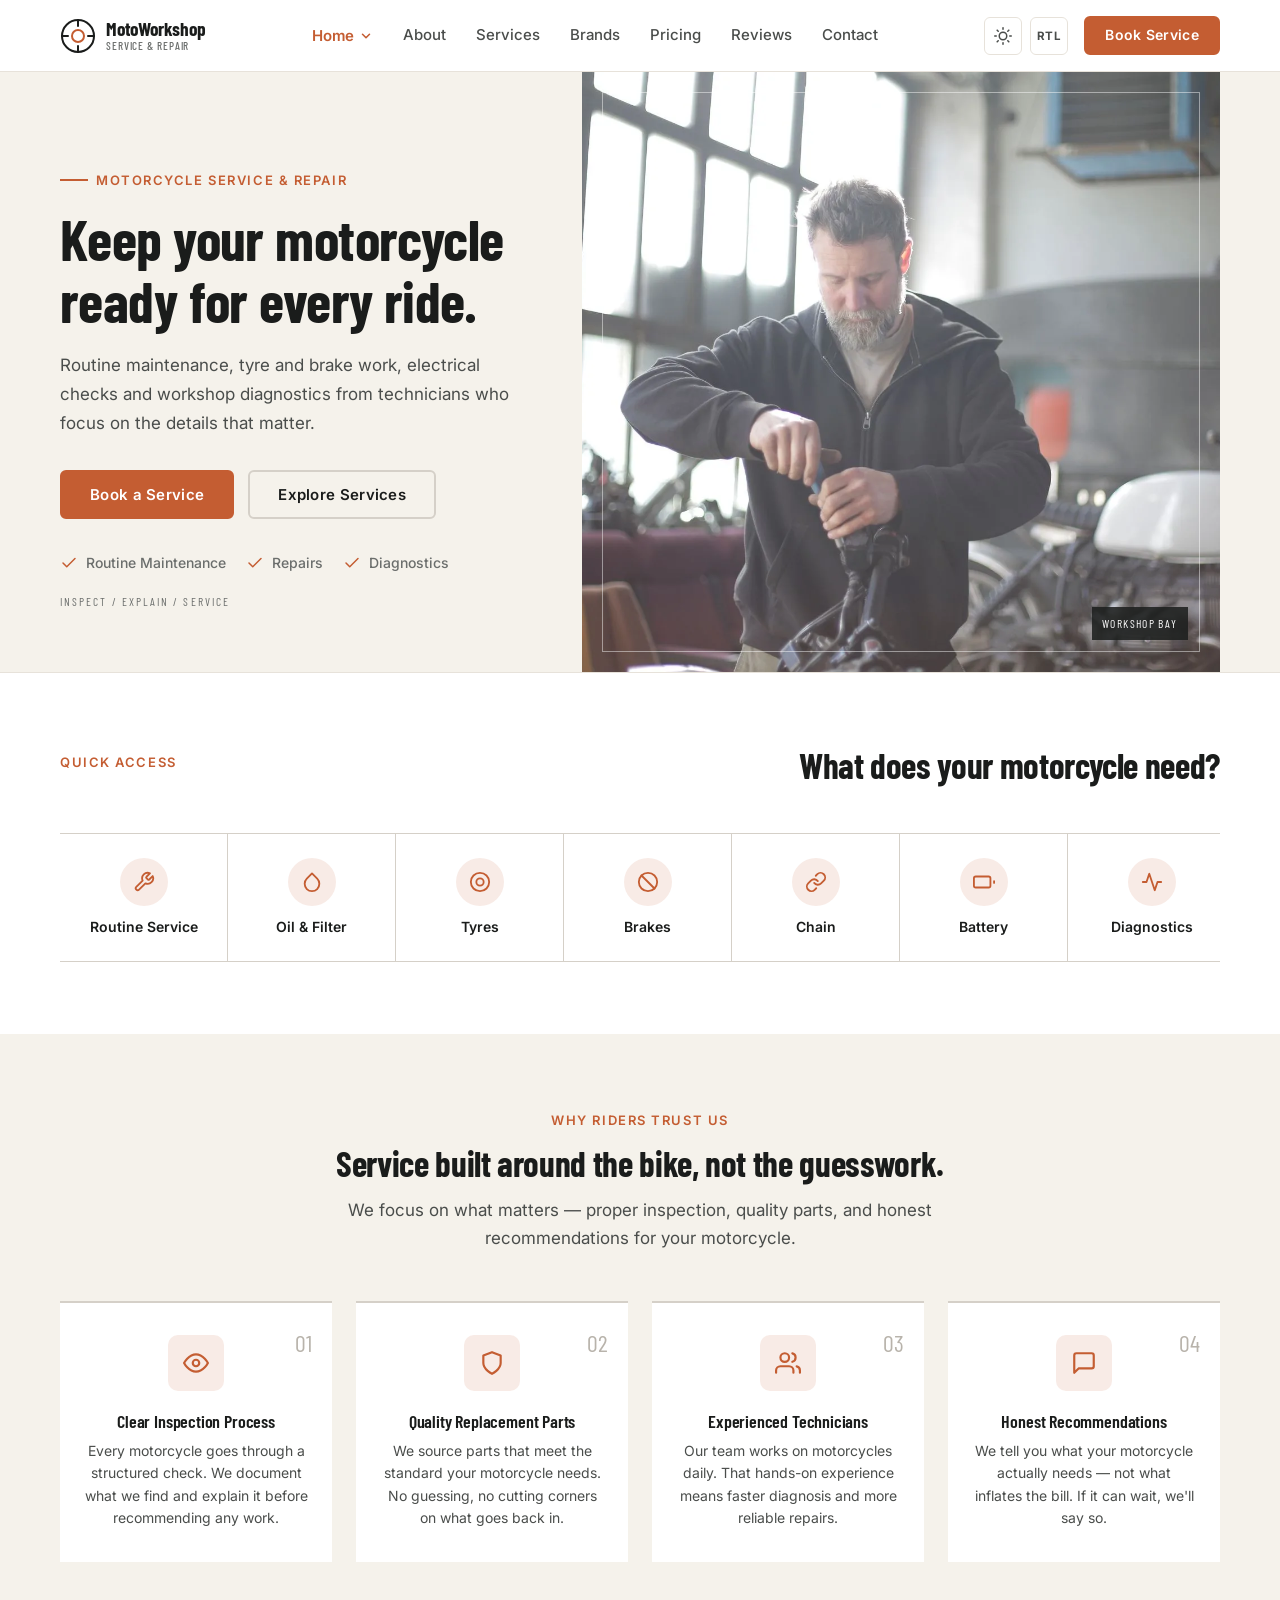
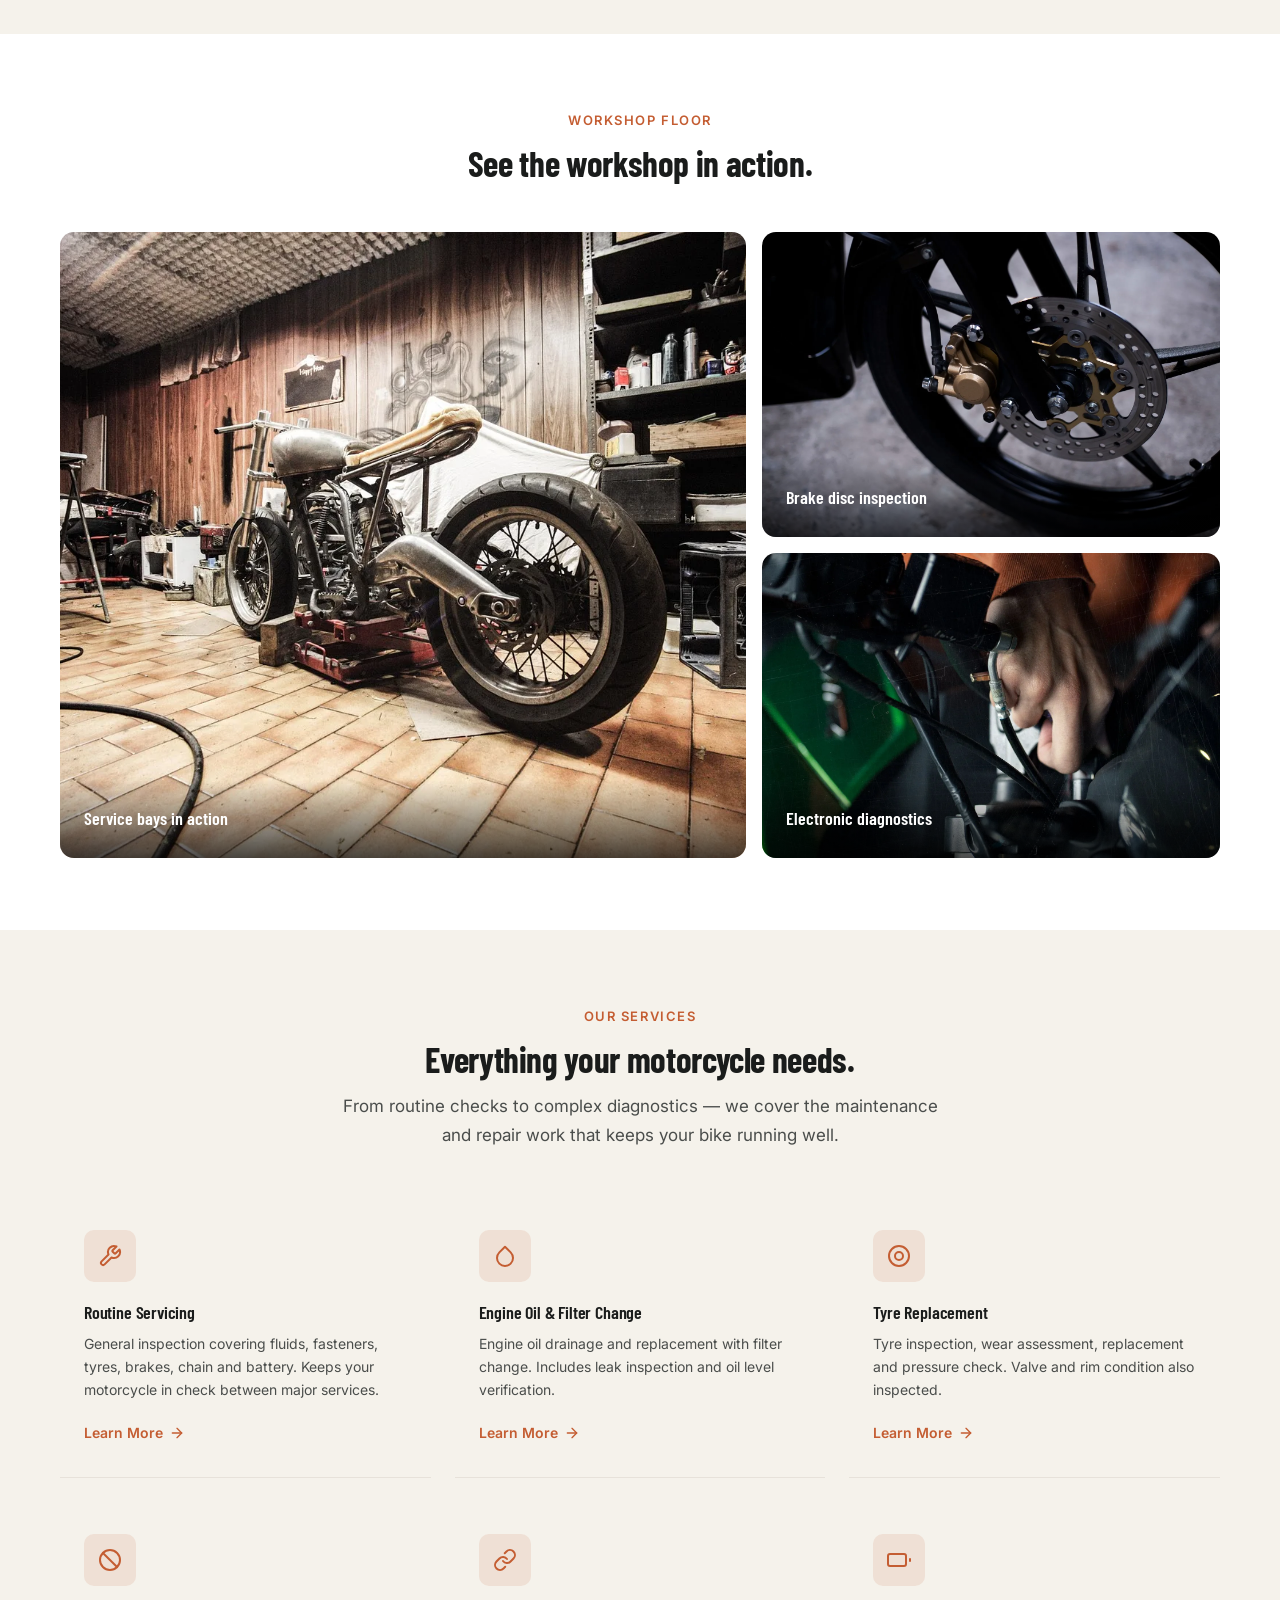
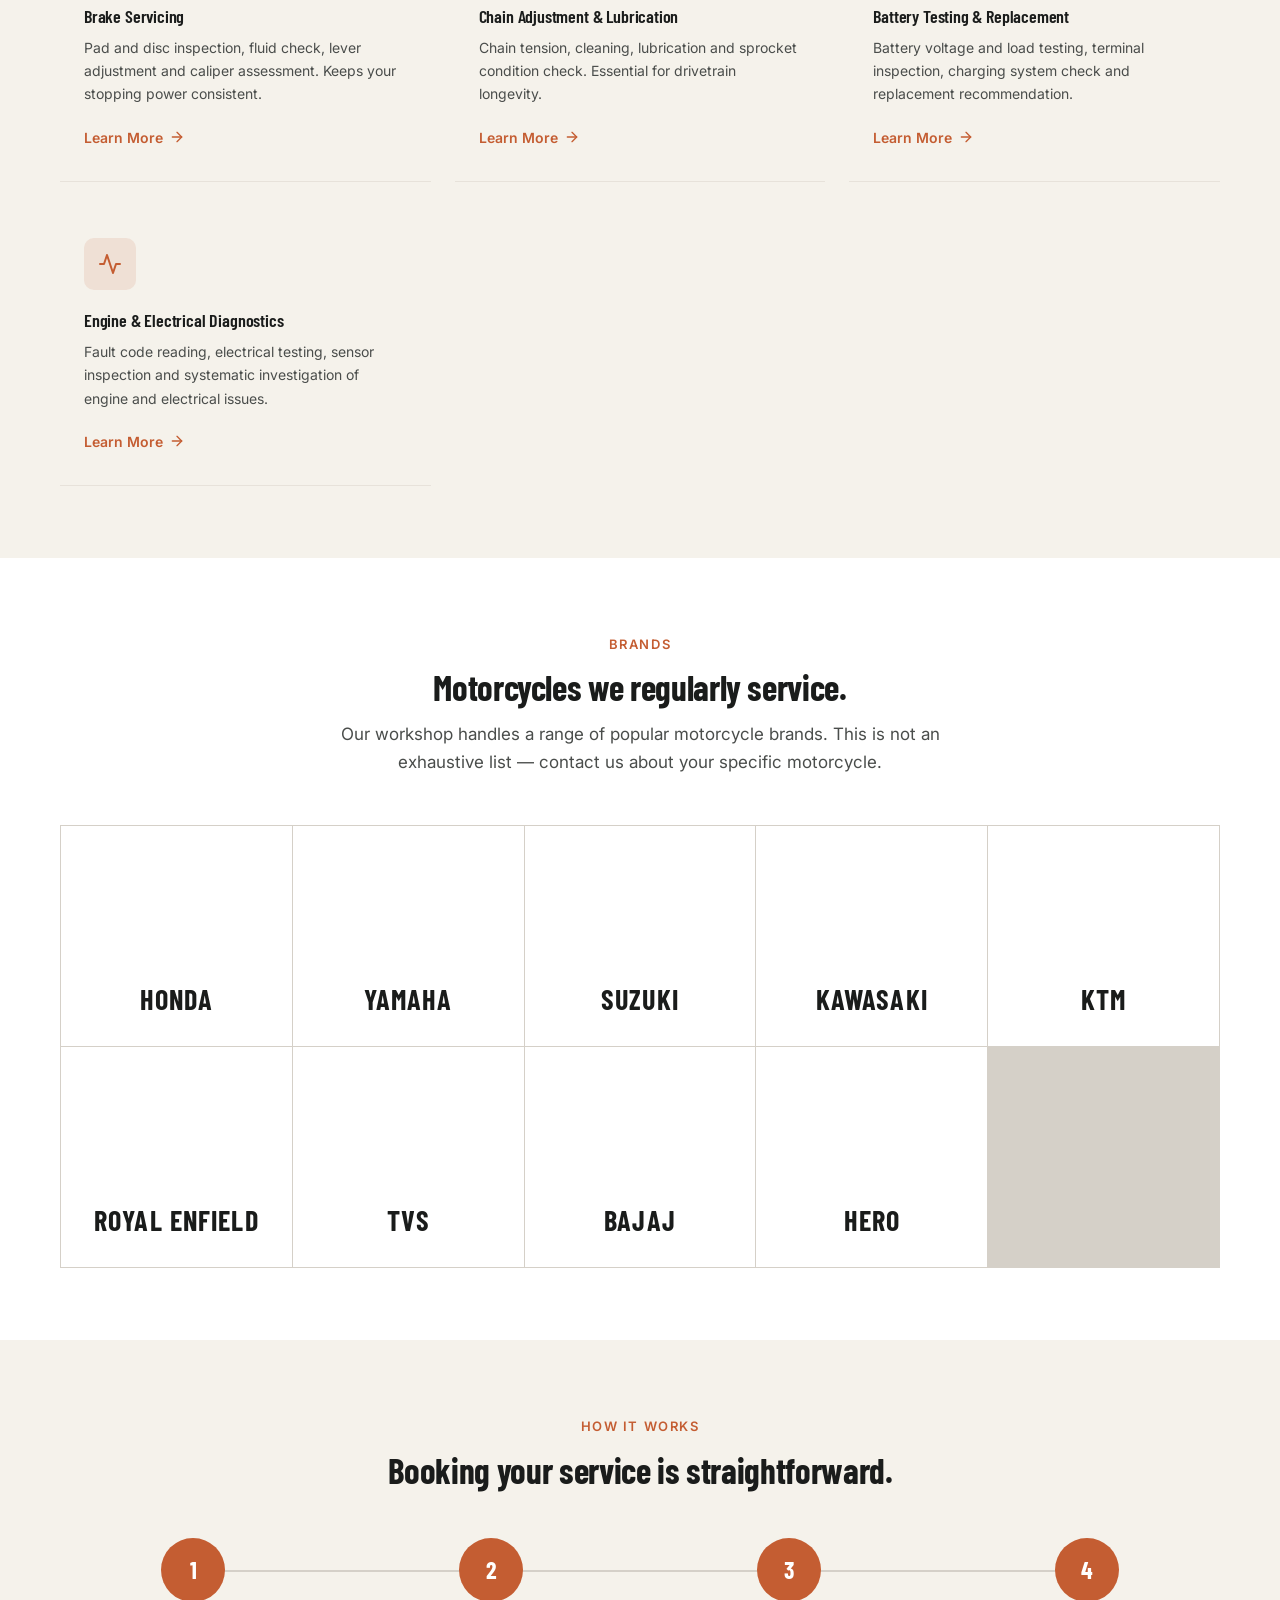
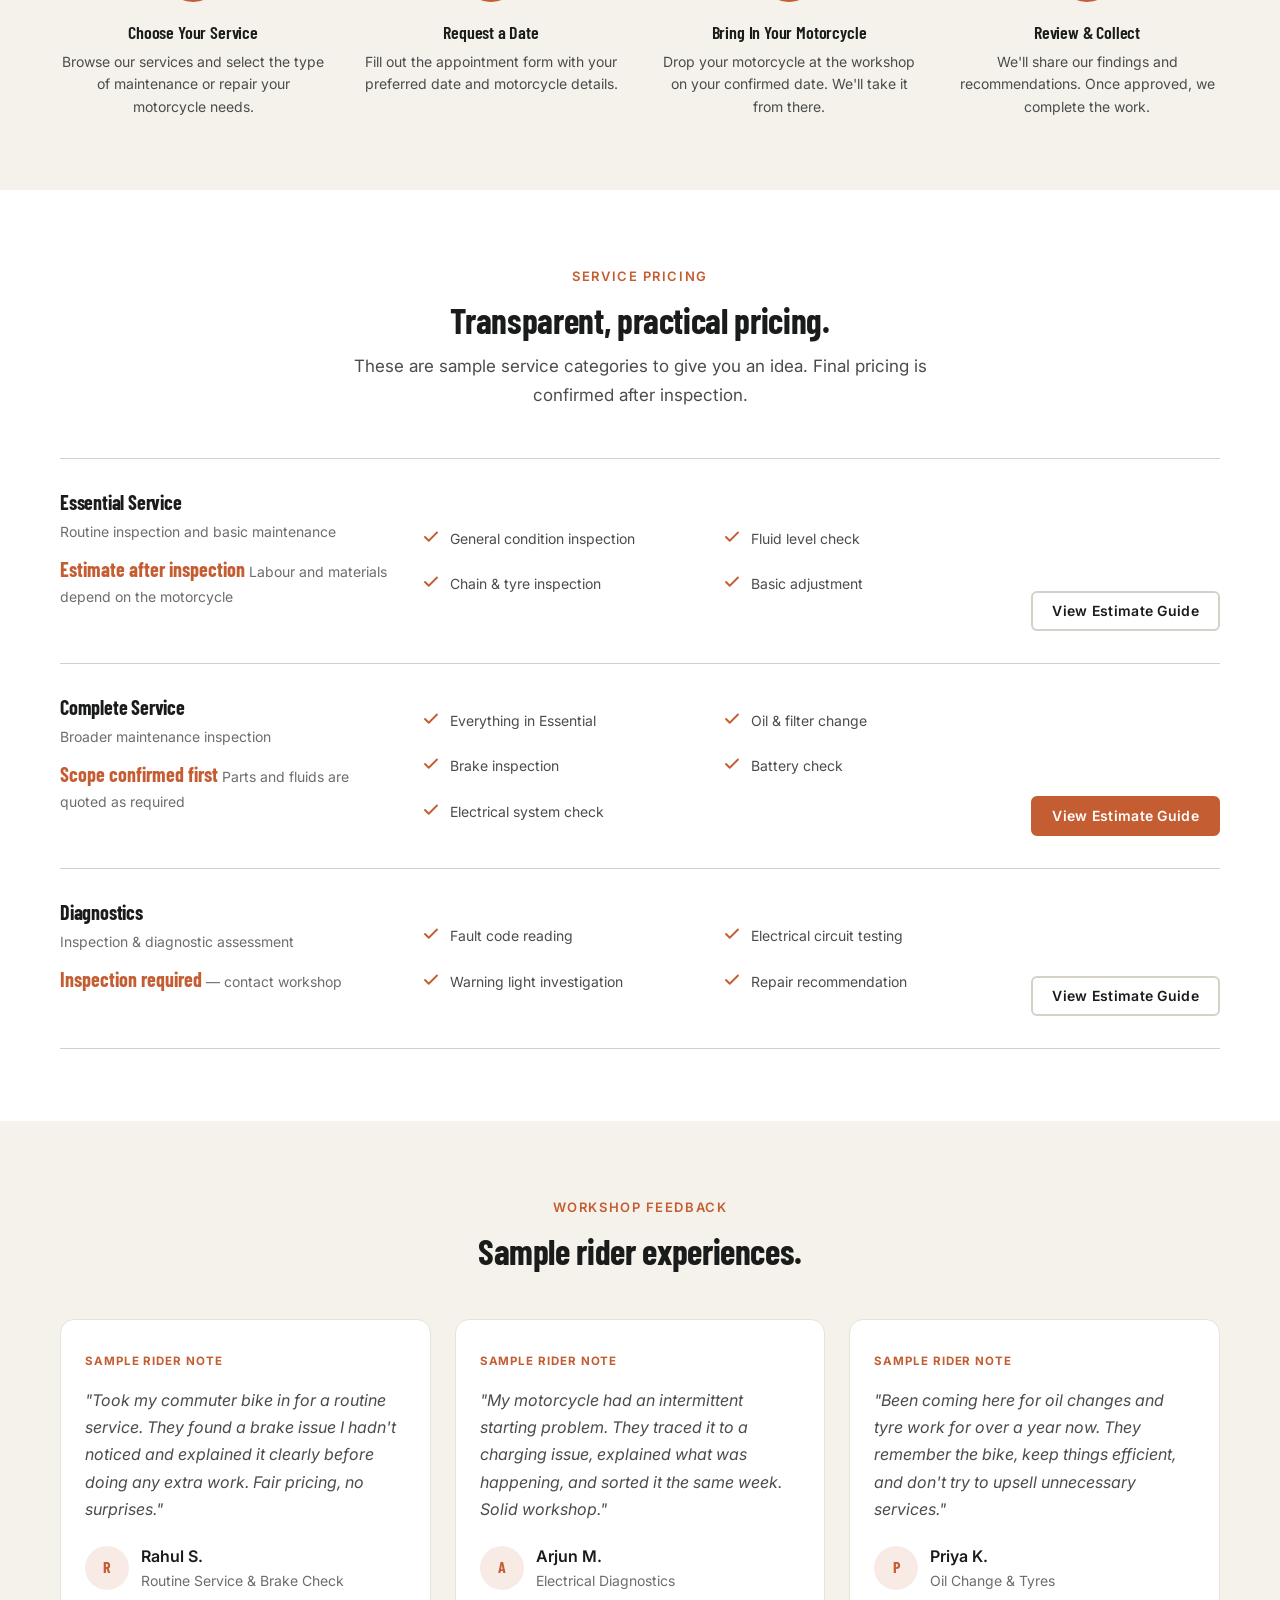
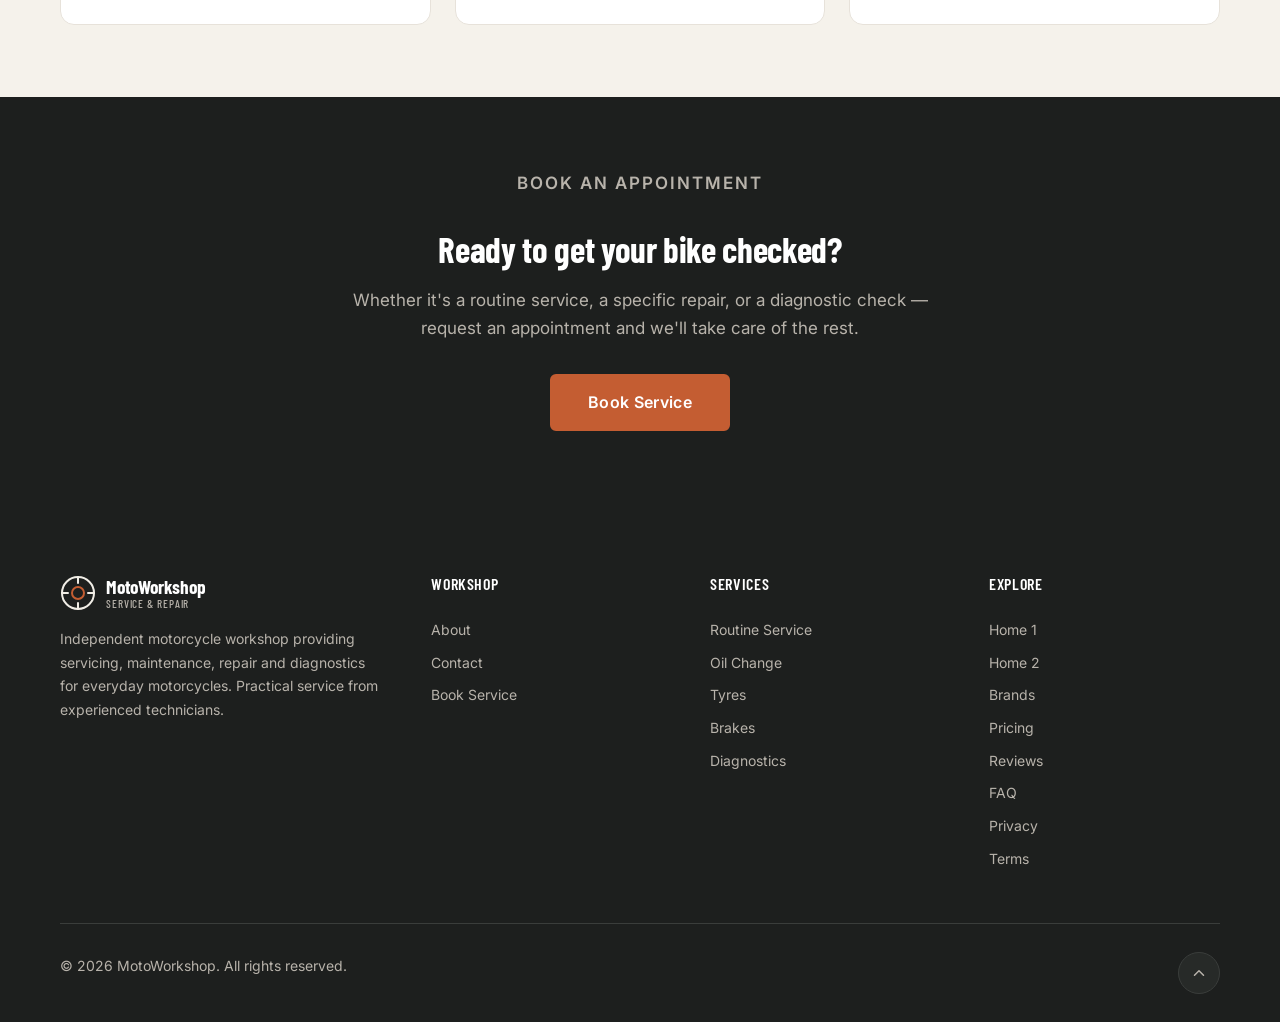
==== index.html @ 2b267bdd "Upgrade website design and add alternate homepage" ====
<!DOCTYPE html>
<html lang="en">
<head>
  <meta charset="UTF-8">
  <meta name="viewport" content="width=device-width, initial-scale=1.0">
  <meta http-equiv="refresh" content="0; url=pages/index.html">
  <title>MotoWorkshop — Motorcycle Service &amp; Repair</title>
  <script>window.location.replace("pages/index.html");</script>
</head>
<body style="font-family: system-ui, -apple-system, sans-serif; display: flex; align-items: center; justify-content: center; min-height: 100vh; margin: 0; background: #0E100F; color: #F5F7F6;">
  <p>Redirecting to <a href="pages/index.html" style="color: #C45D32;">MotoWorkshop</a>...</p>
</body>
</html>
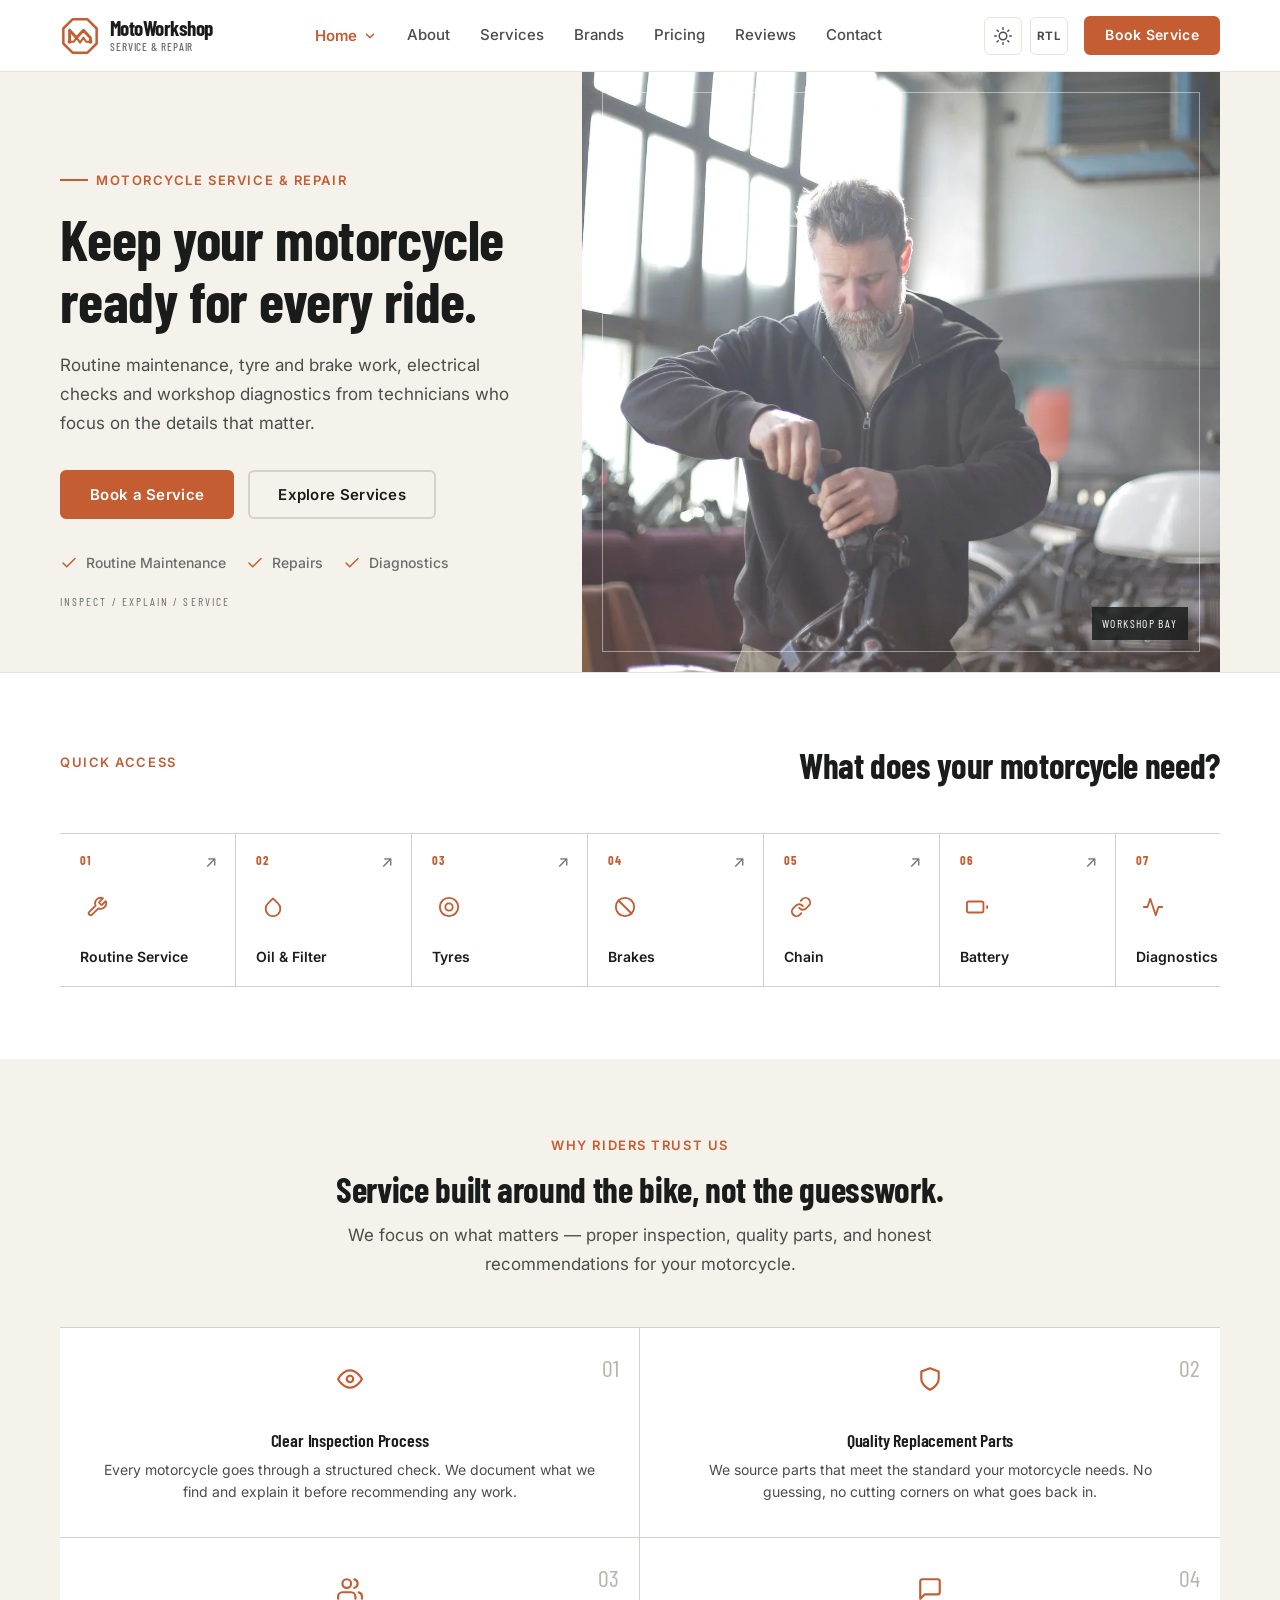
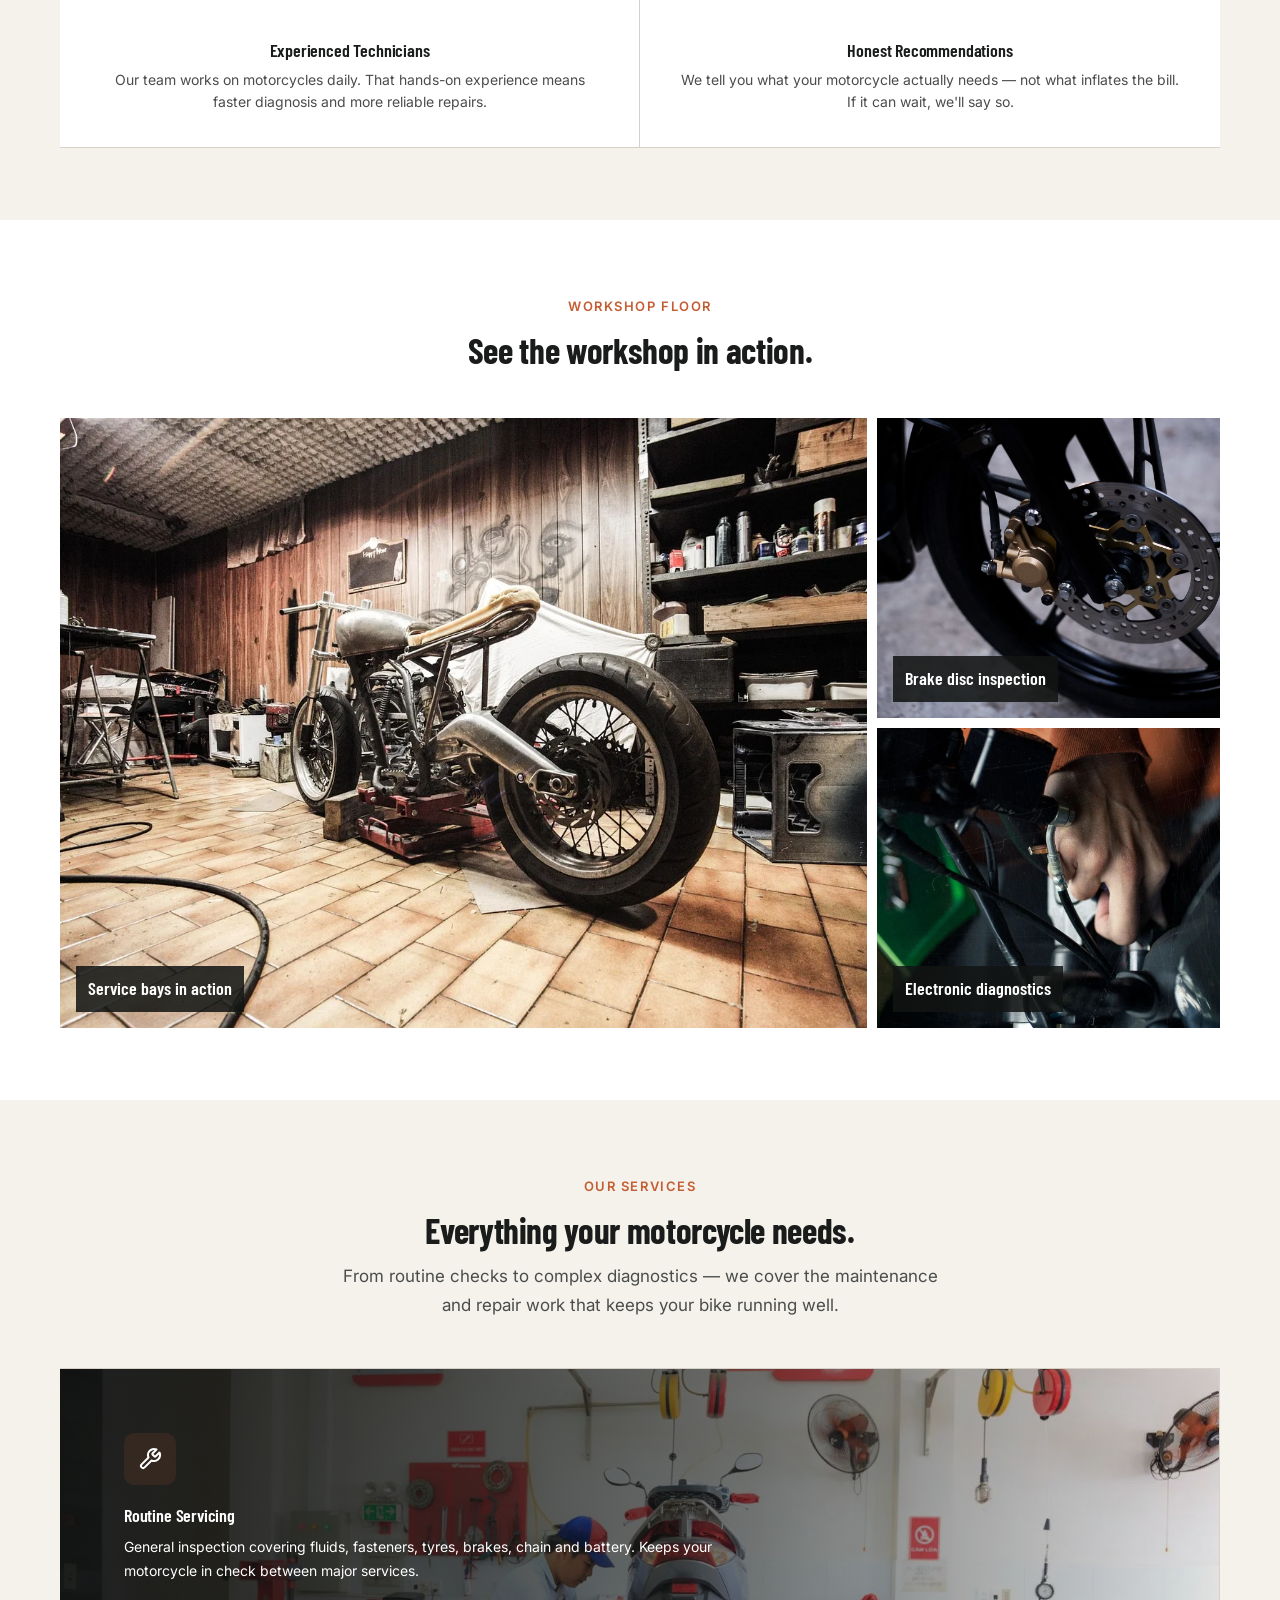
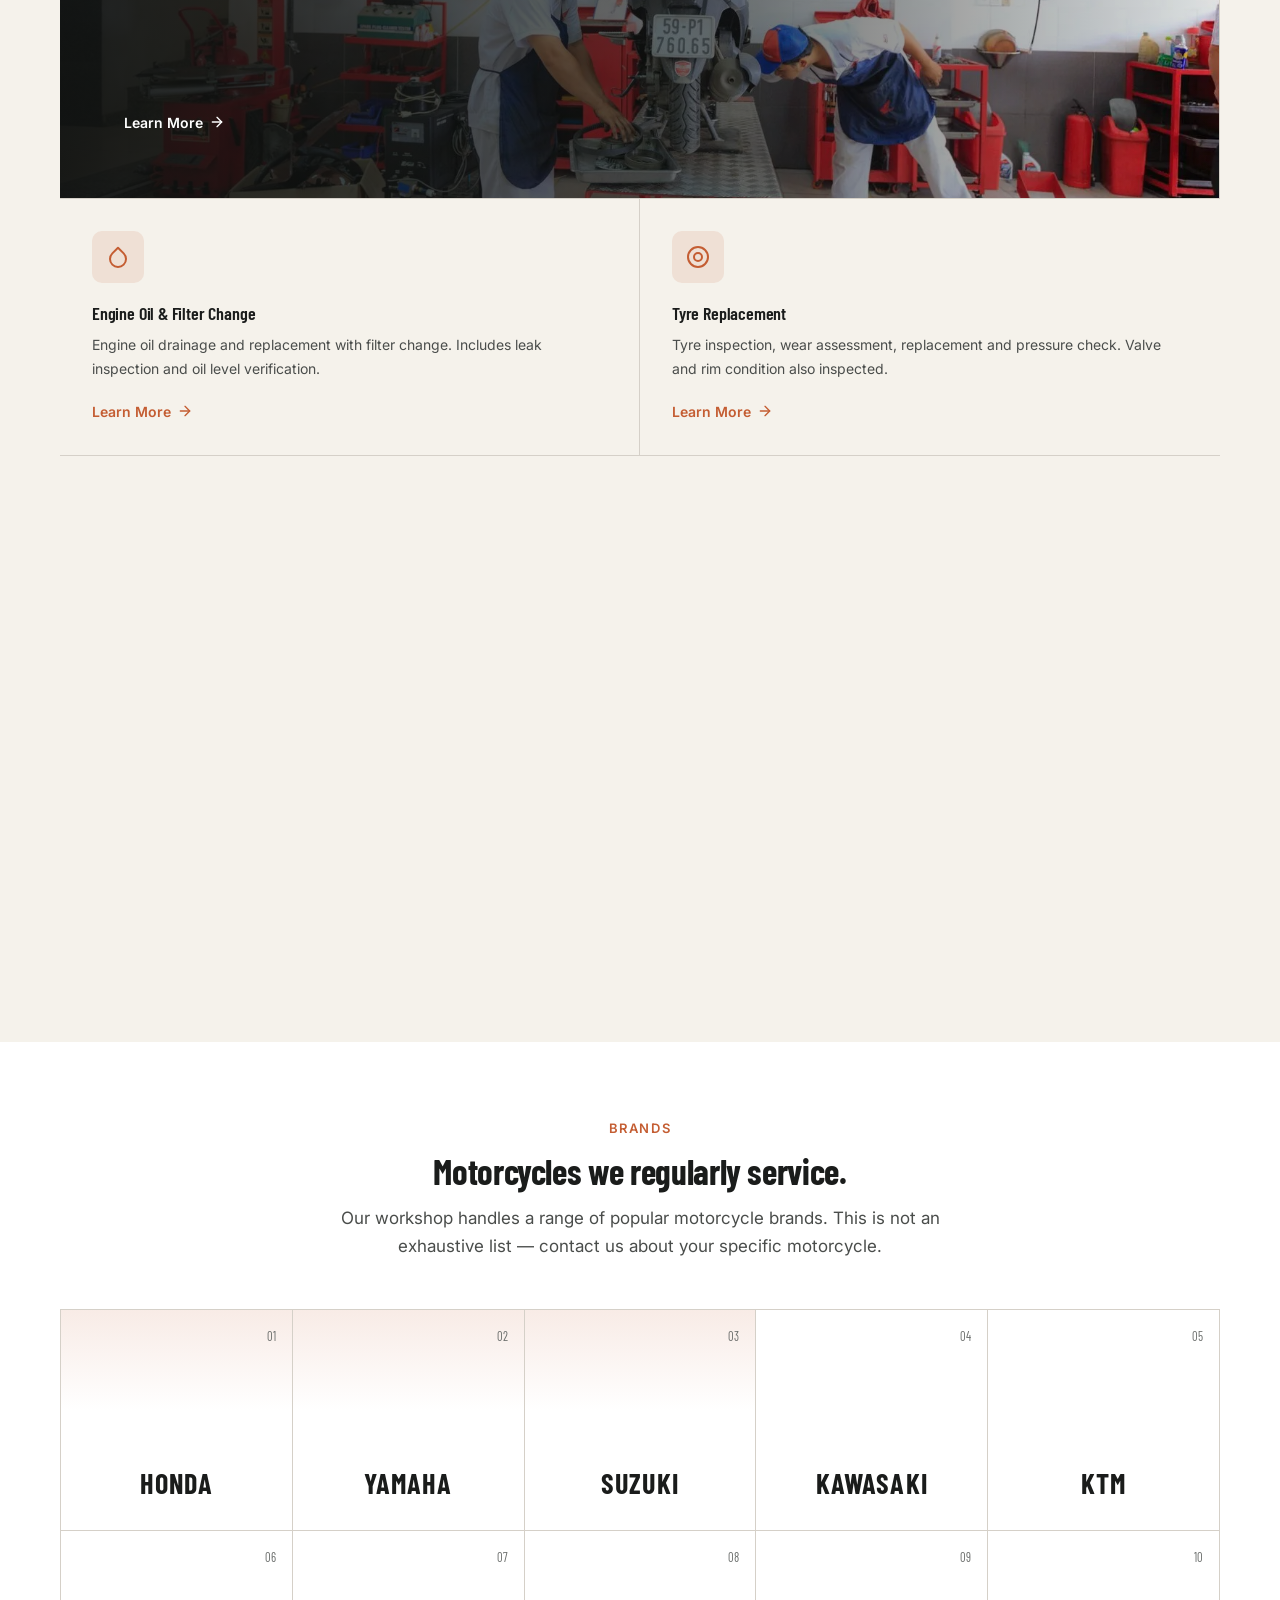
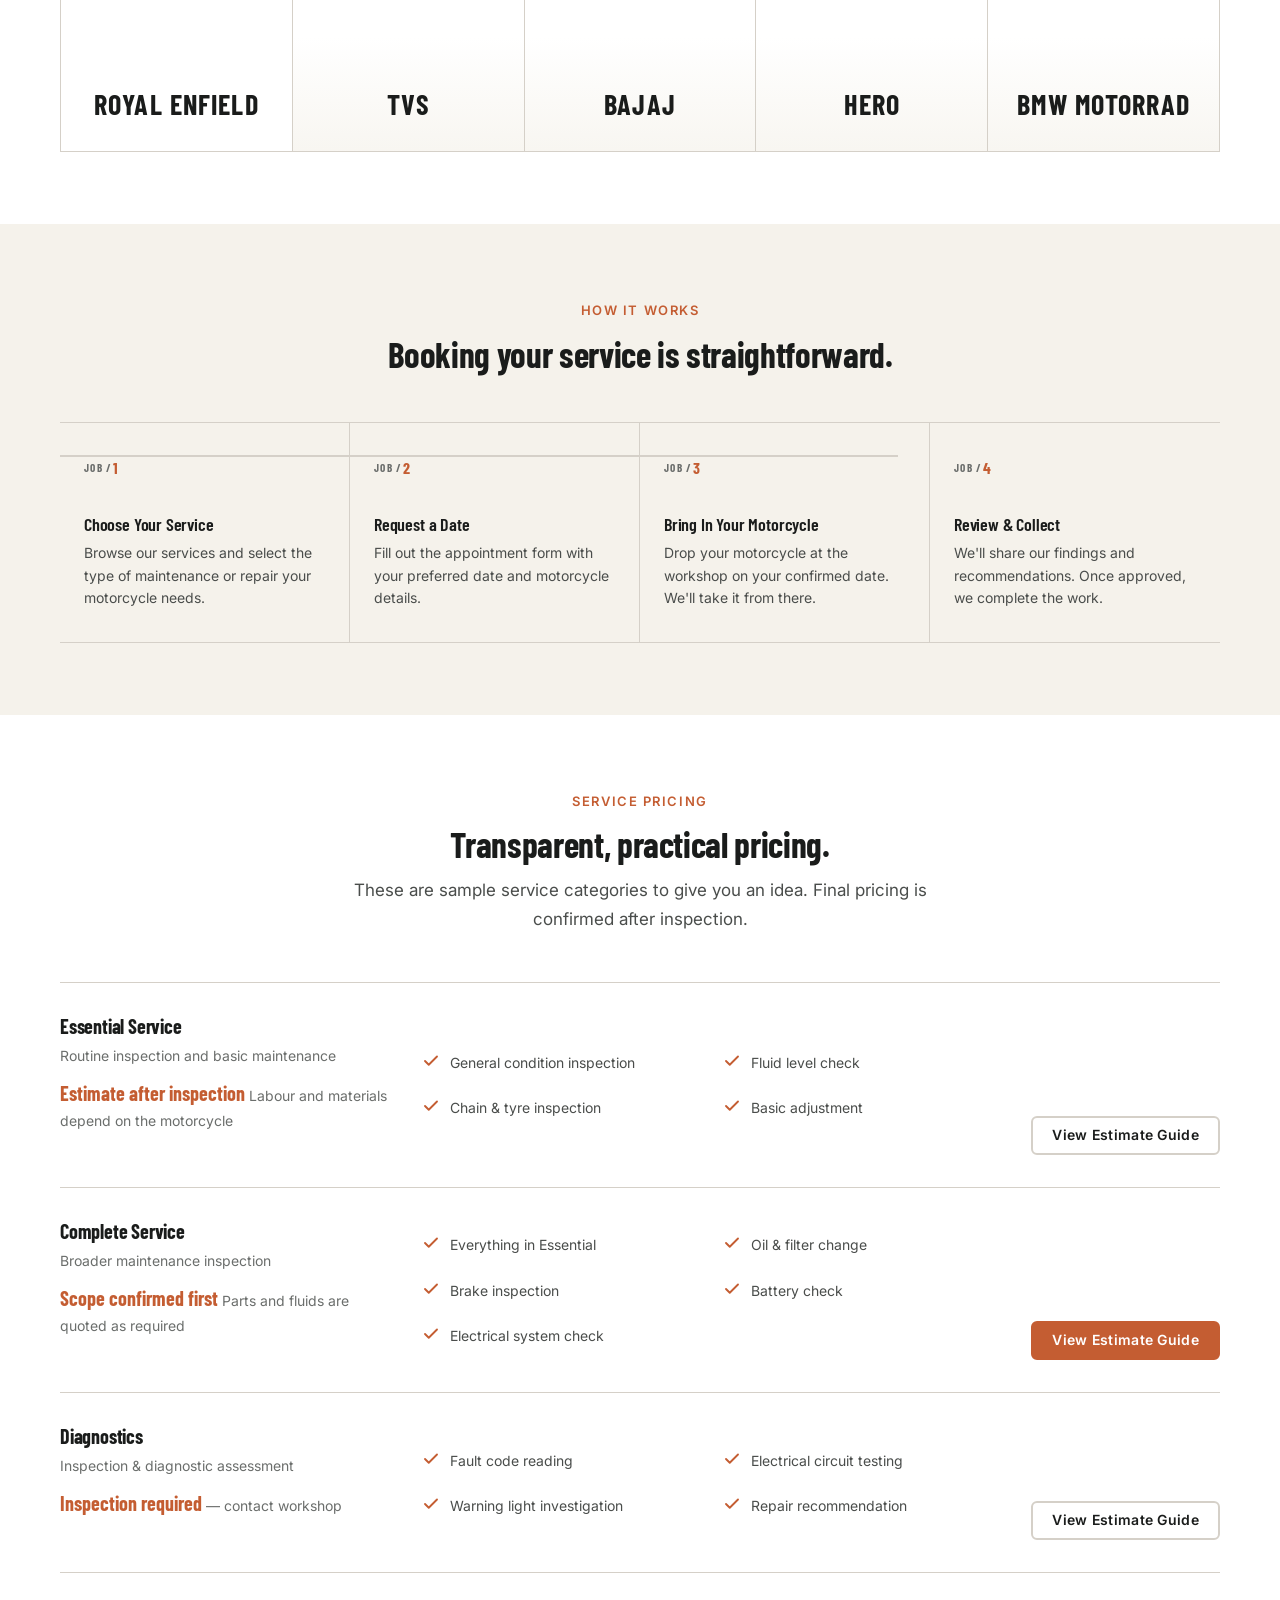
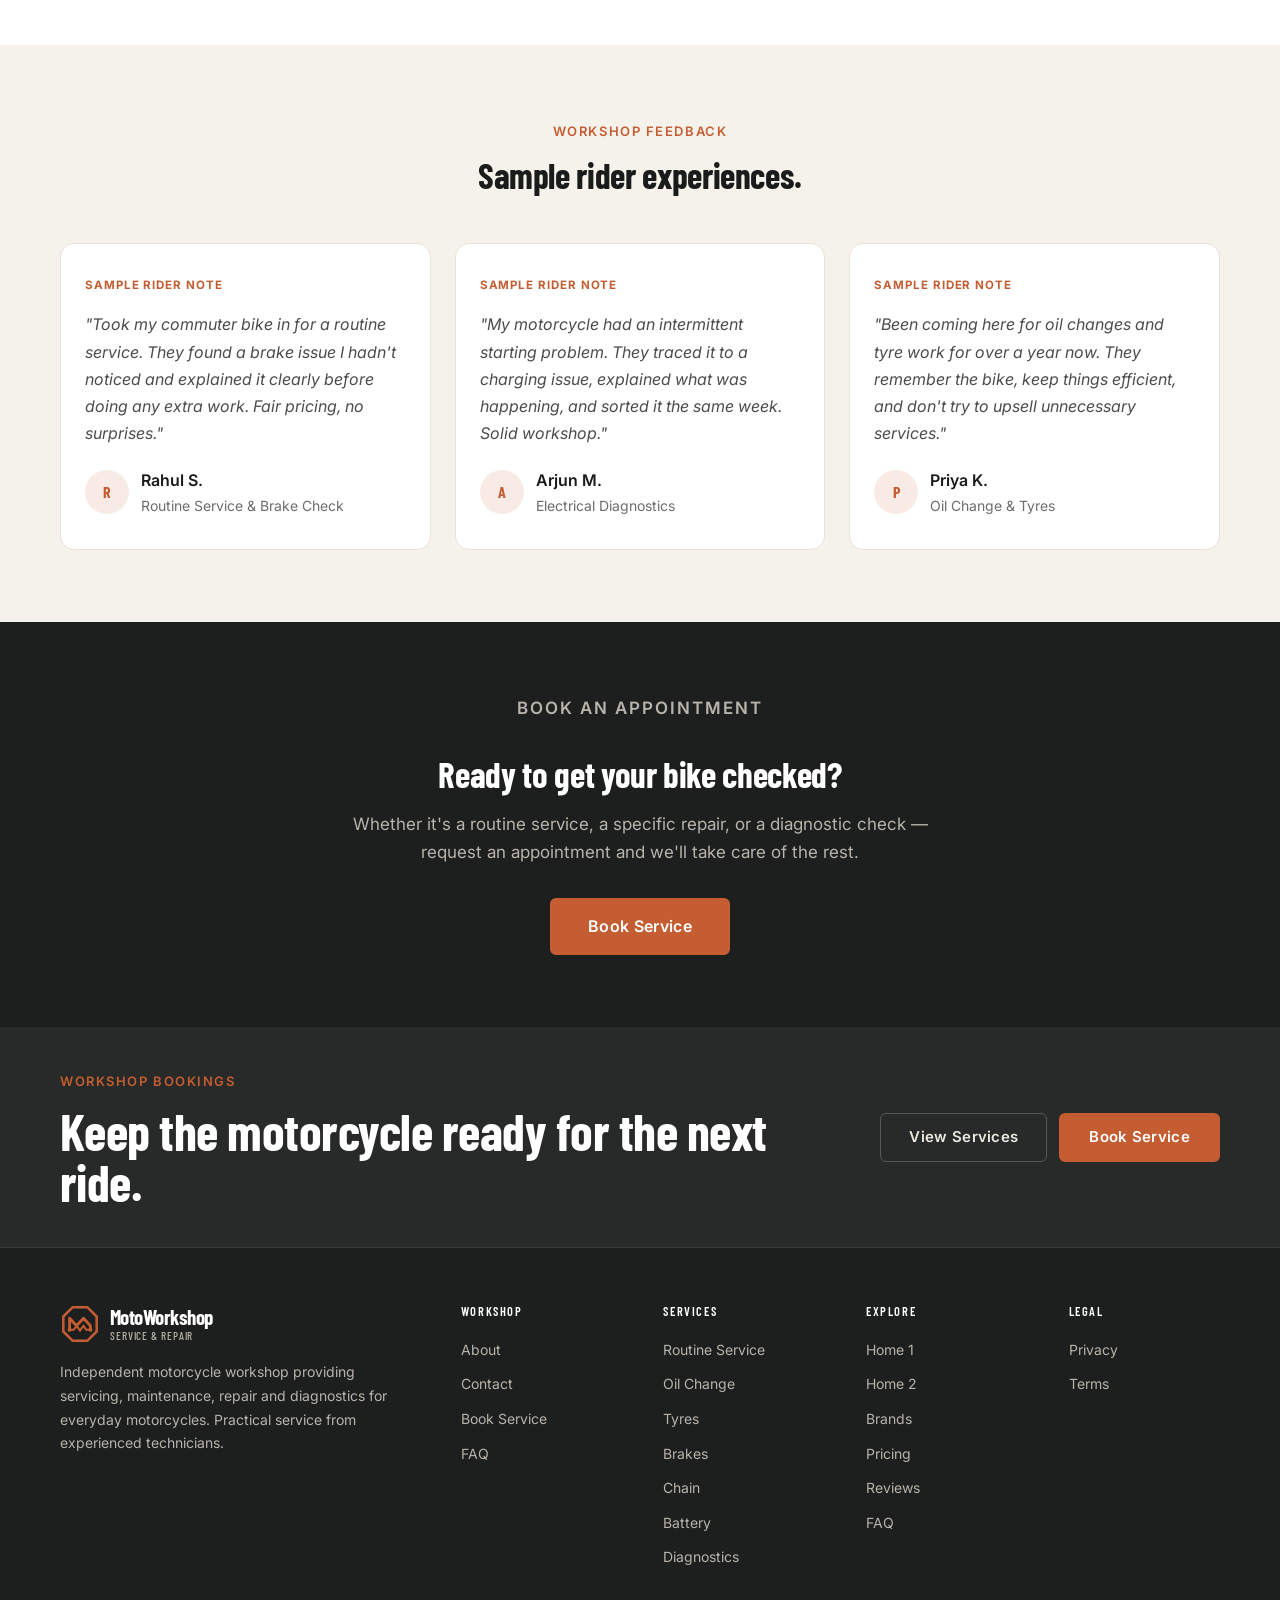
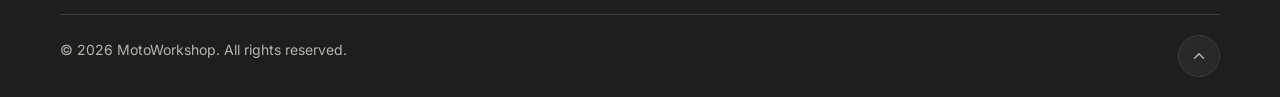
==== commit 741339e9: "Refine brand identity and responsive layouts" ====
--- a/index.html
+++ b/index.html
@@ -3,6 +3,9 @@
 <head>
   <meta charset="UTF-8">
   <meta name="viewport" content="width=device-width, initial-scale=1.0">
+  <meta name="theme-color" content="#171815">
+  <link rel="icon" href="assets/brand/favicon.svg" type="image/svg+xml">
+  <link rel="manifest" href="assets/brand/site.webmanifest">
   <meta http-equiv="refresh" content="0; url=pages/index.html">
   <title>MotoWorkshop — Motorcycle Service &amp; Repair</title>
   <script>window.location.replace("pages/index.html");</script>
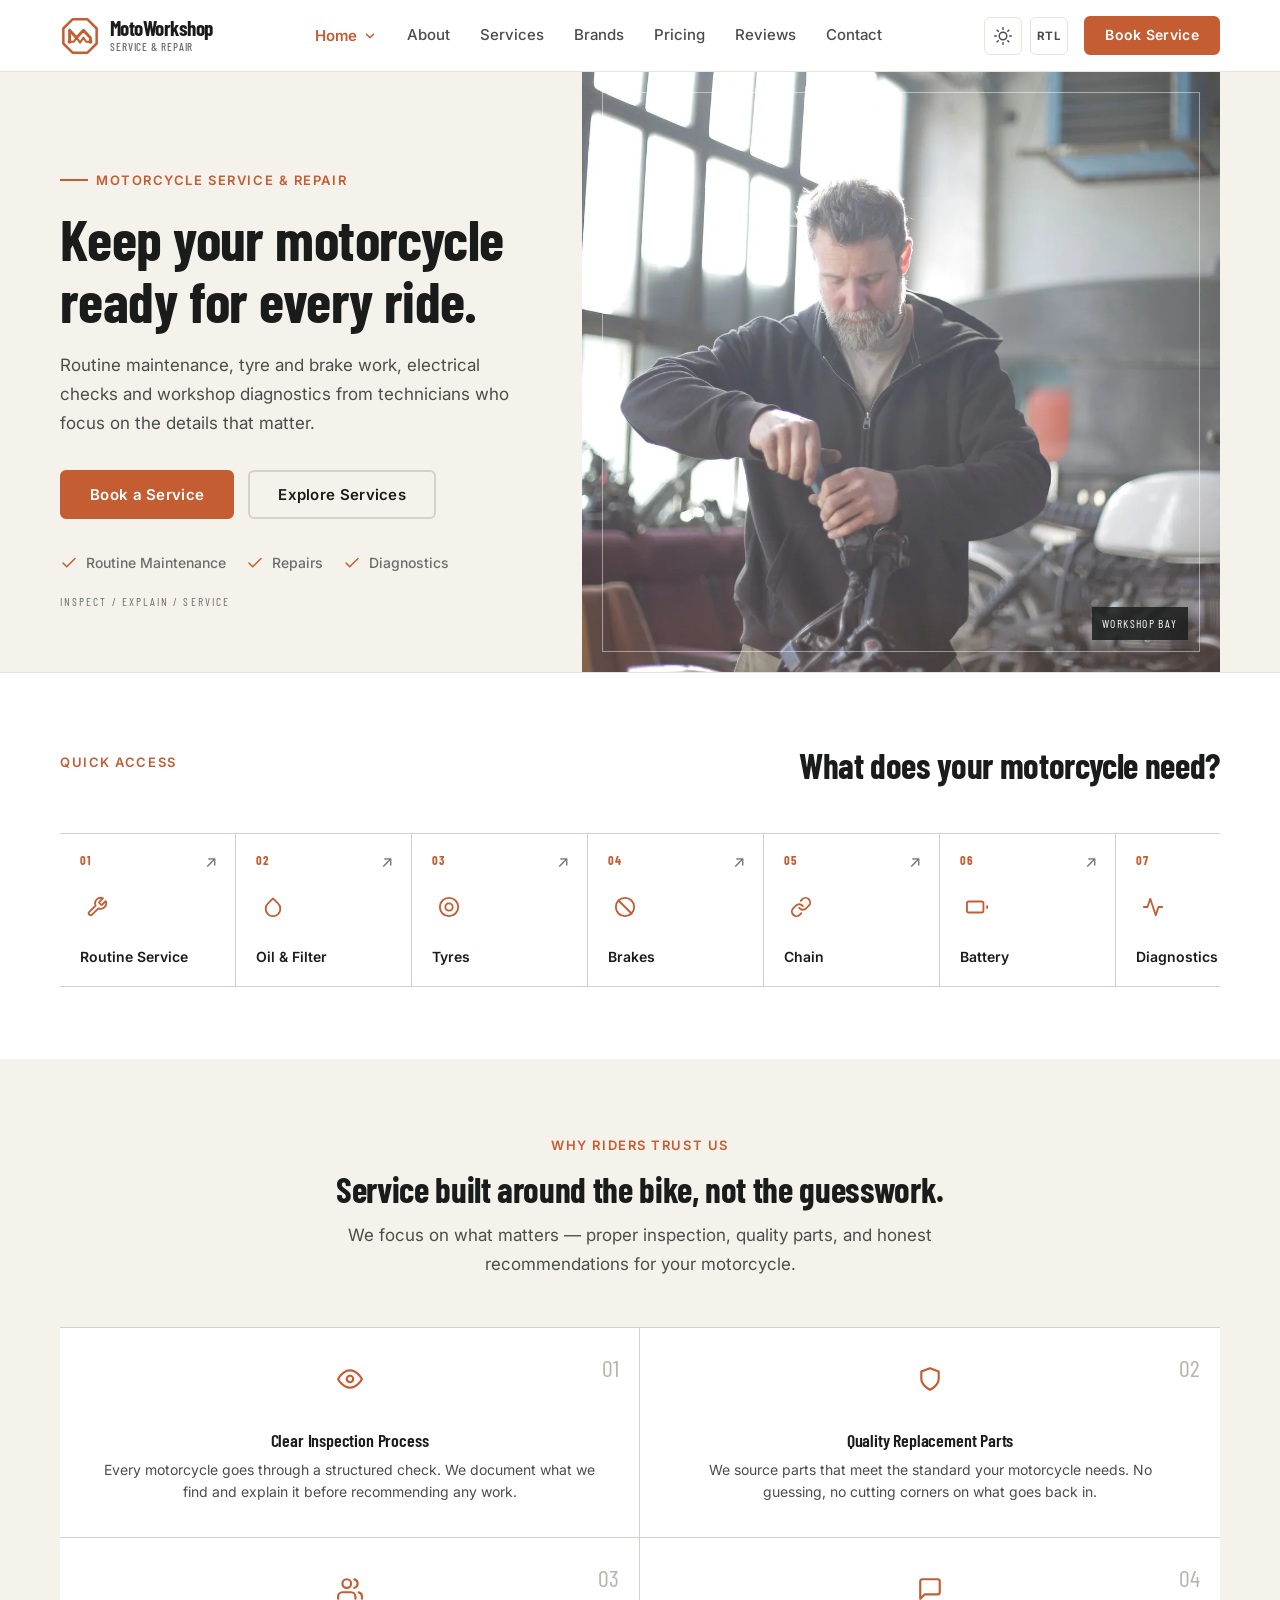
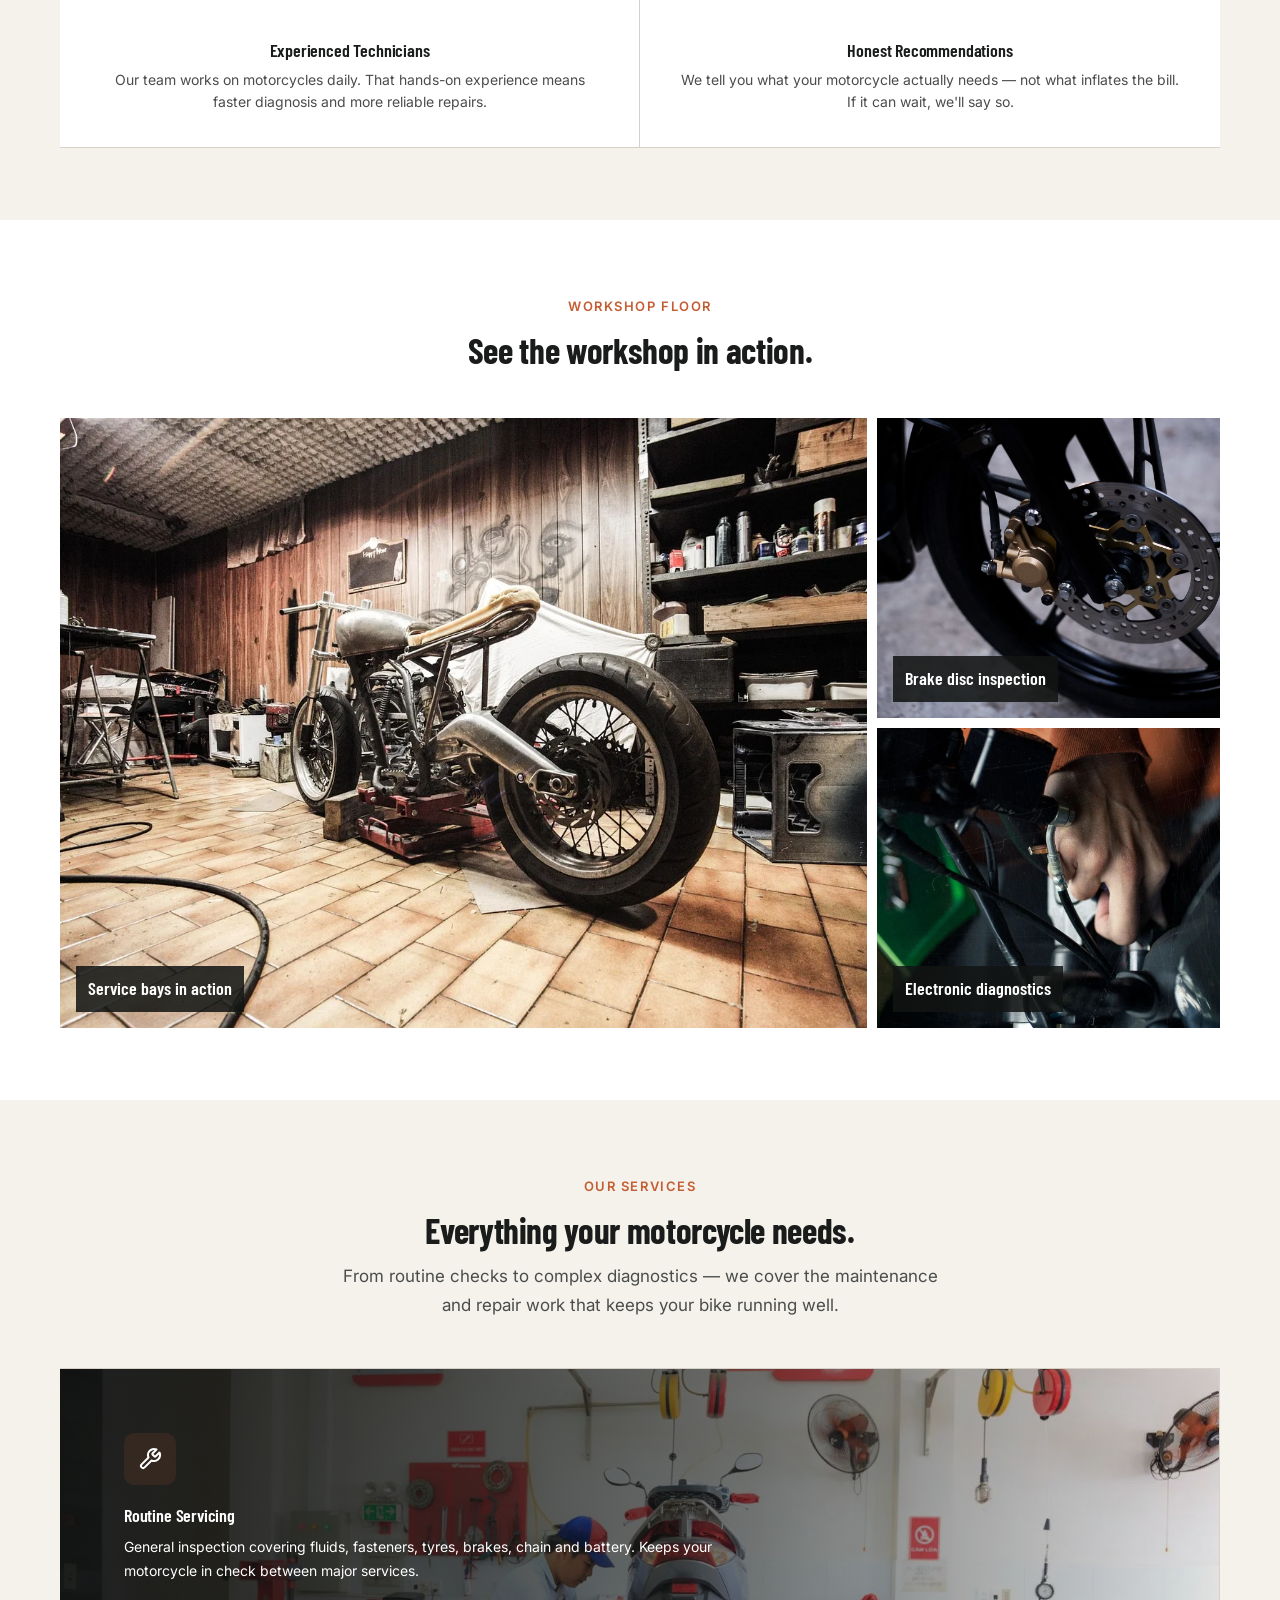
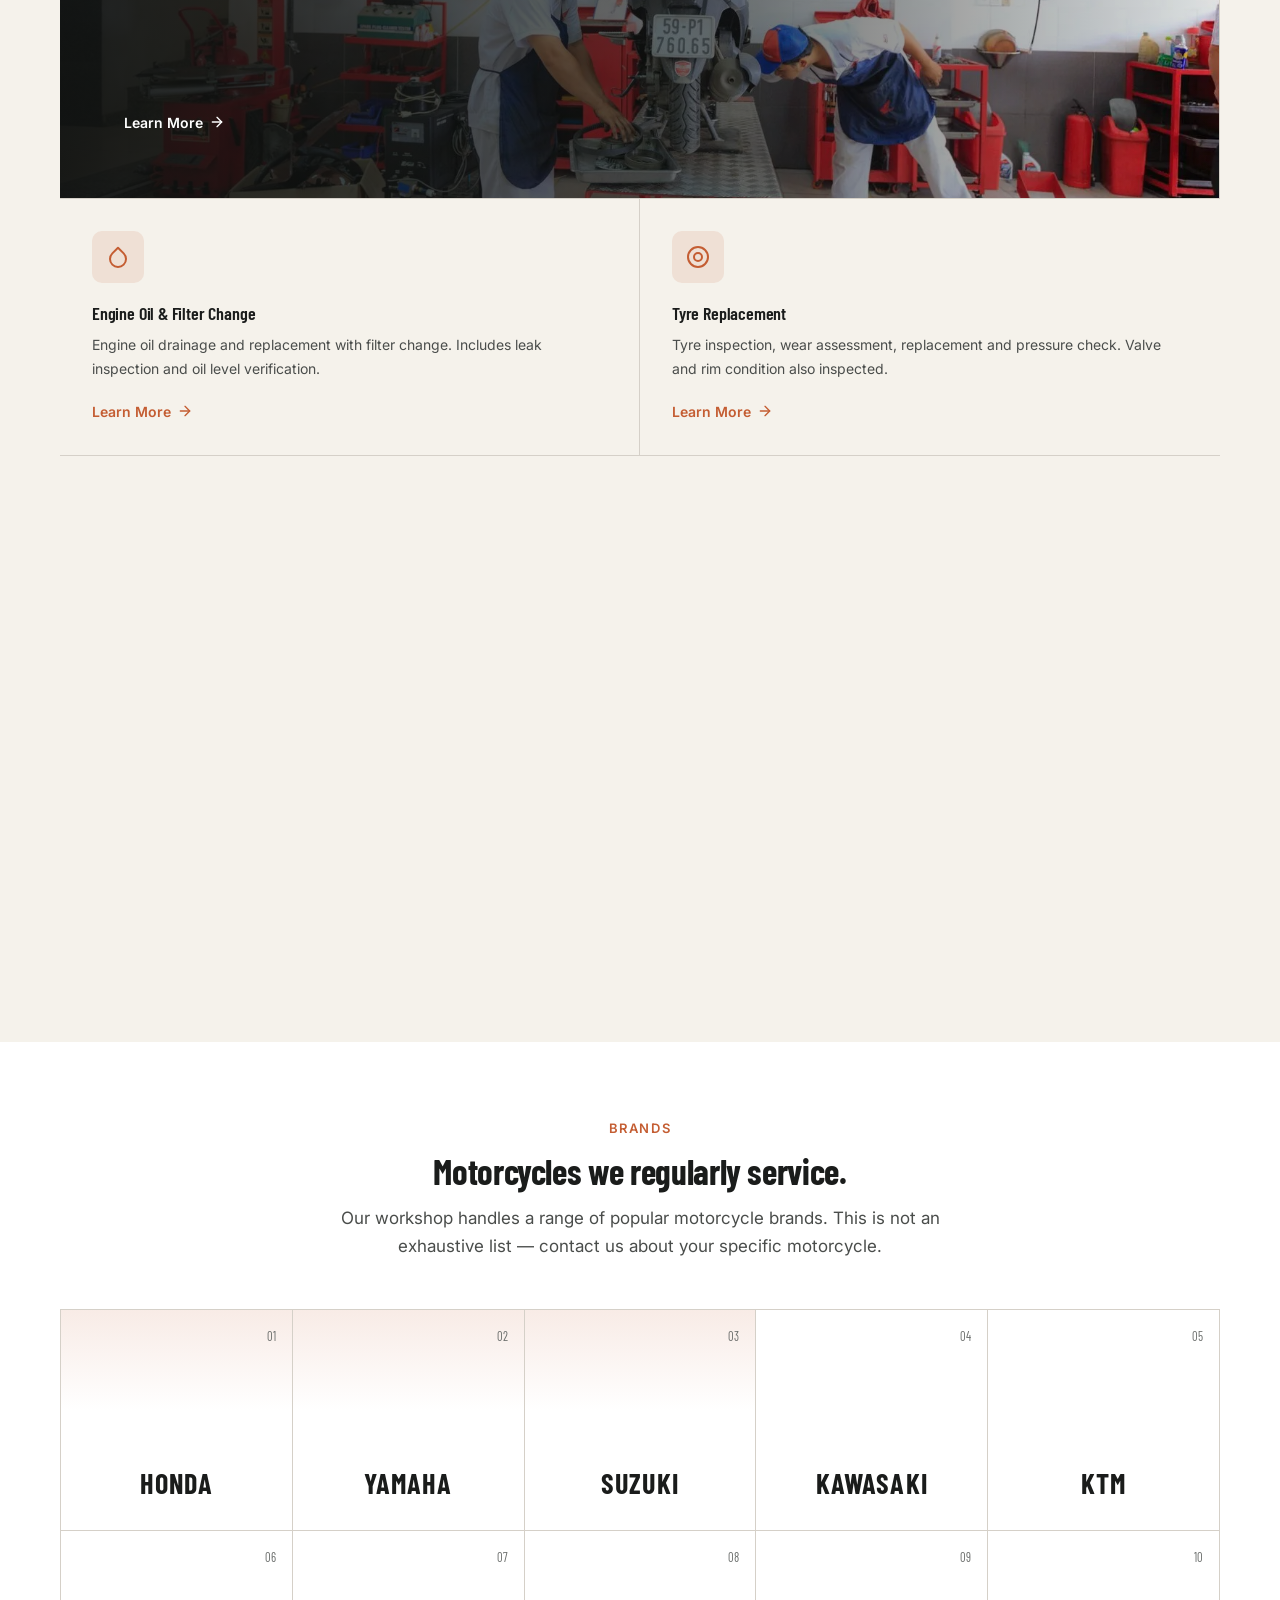
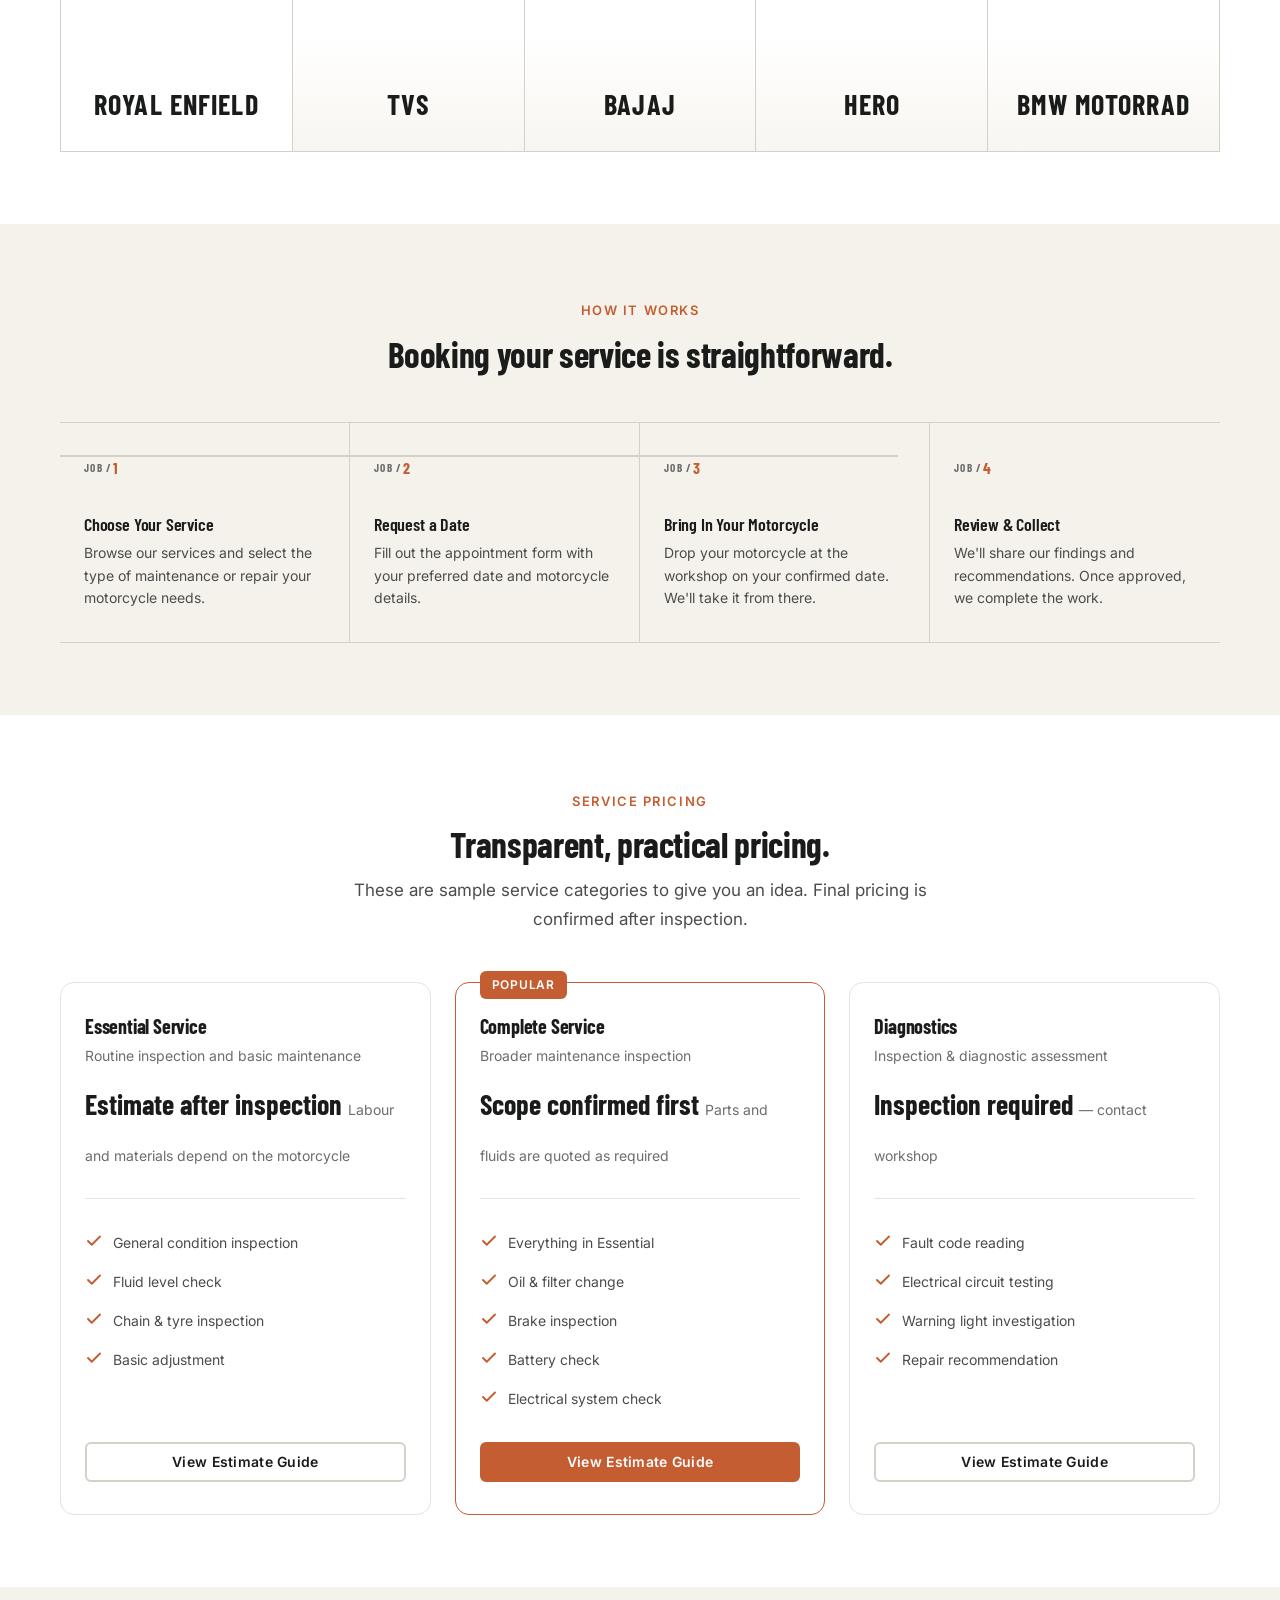
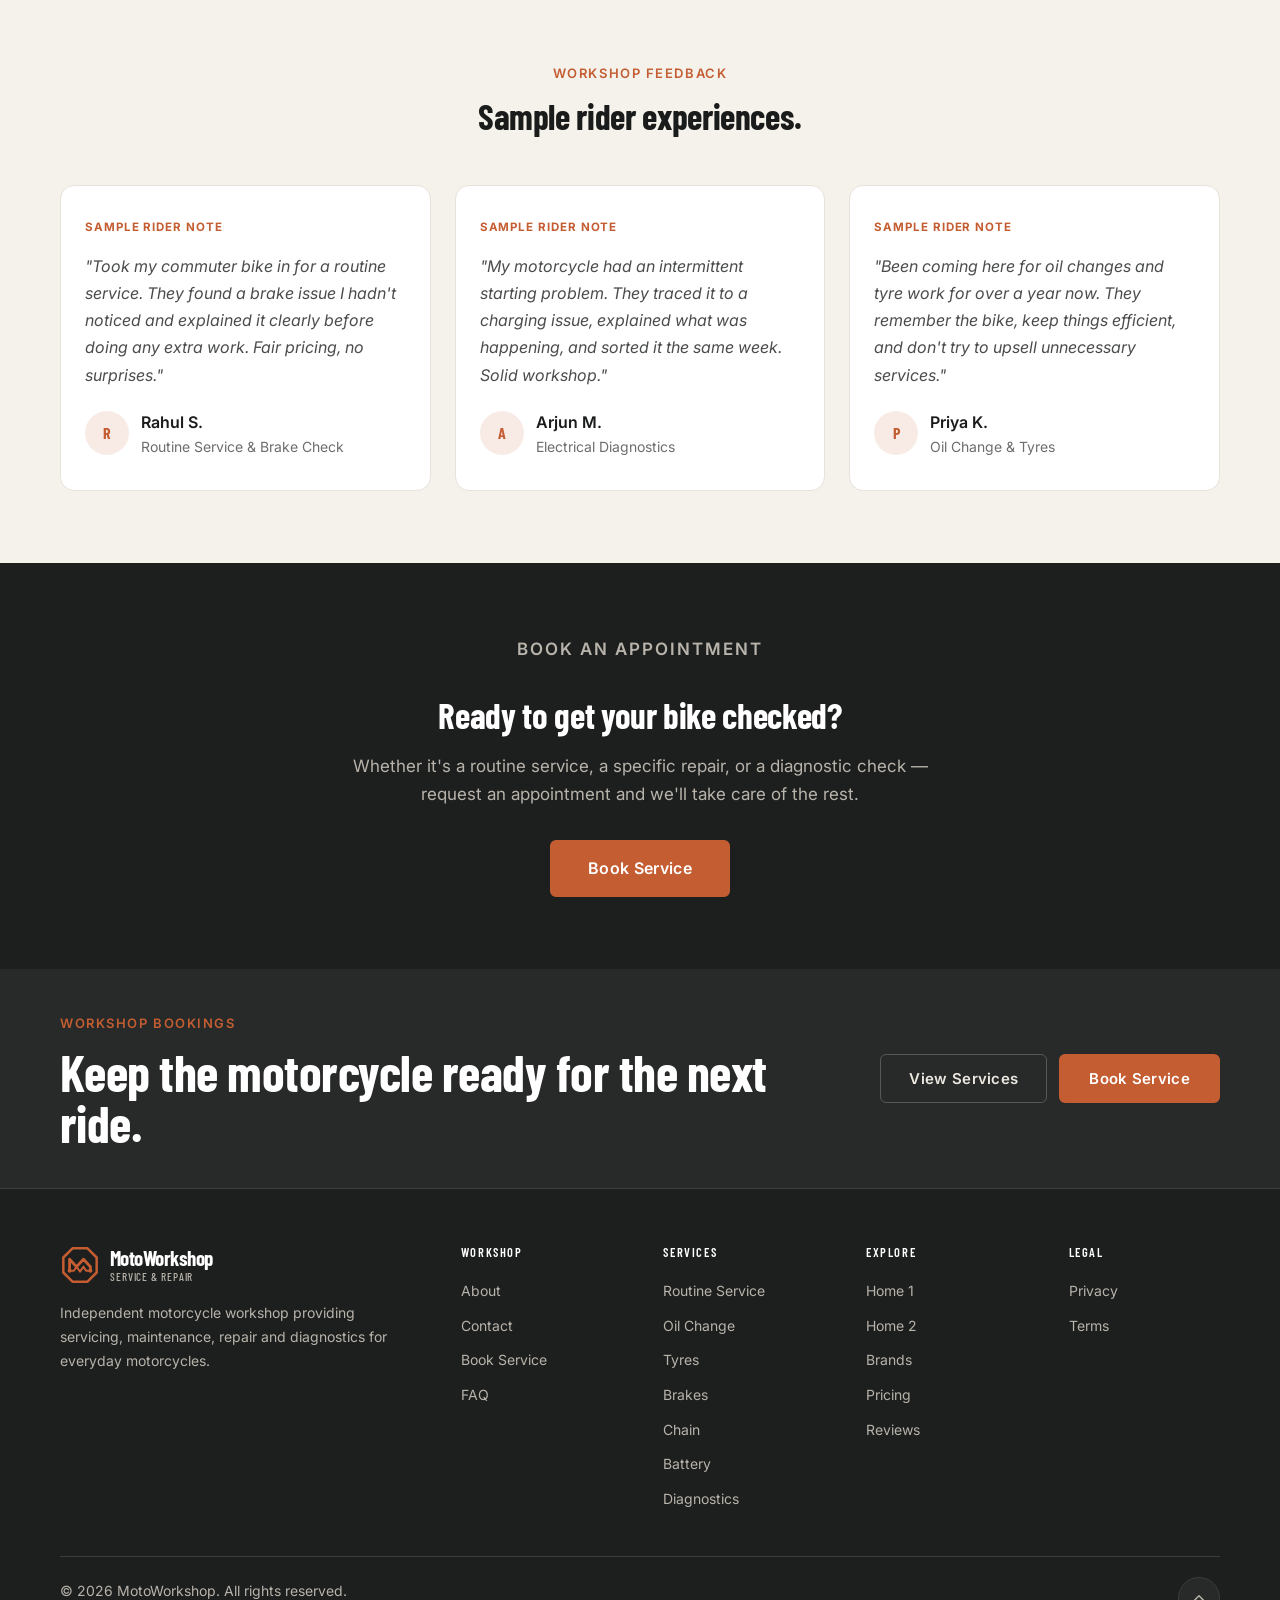
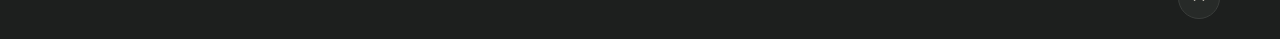
==== commit 3a097f08: "Finalize responsive polish and static site chrome" ====
--- a/index.html
+++ b/index.html
@@ -5,6 +5,7 @@
   <meta name="viewport" content="width=device-width, initial-scale=1.0">
   <meta name="theme-color" content="#171815">
   <link rel="icon" href="assets/brand/favicon.svg" type="image/svg+xml">
+  <link rel="apple-touch-icon" href="assets/brand/apple-touch-icon.png">
   <link rel="manifest" href="assets/brand/site.webmanifest">
   <meta http-equiv="refresh" content="0; url=pages/index.html">
   <title>MotoWorkshop — Motorcycle Service &amp; Repair</title>
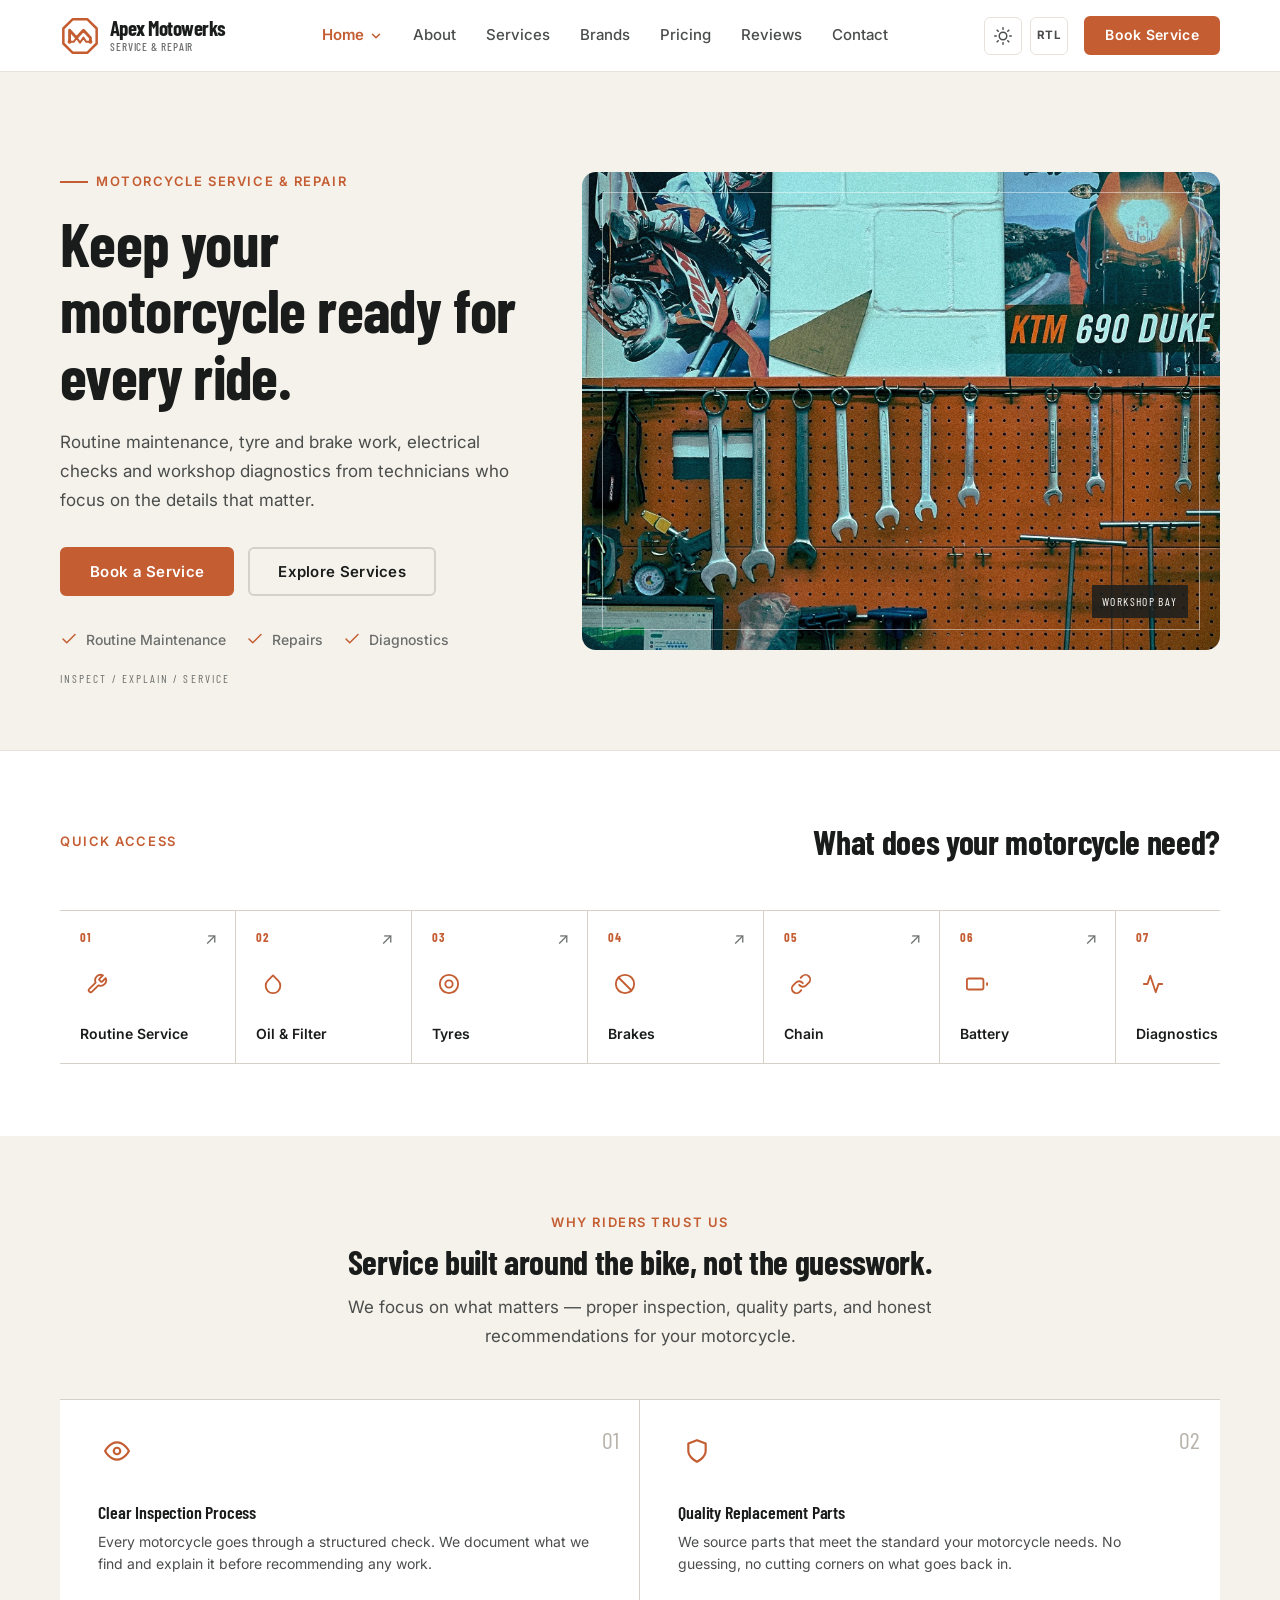
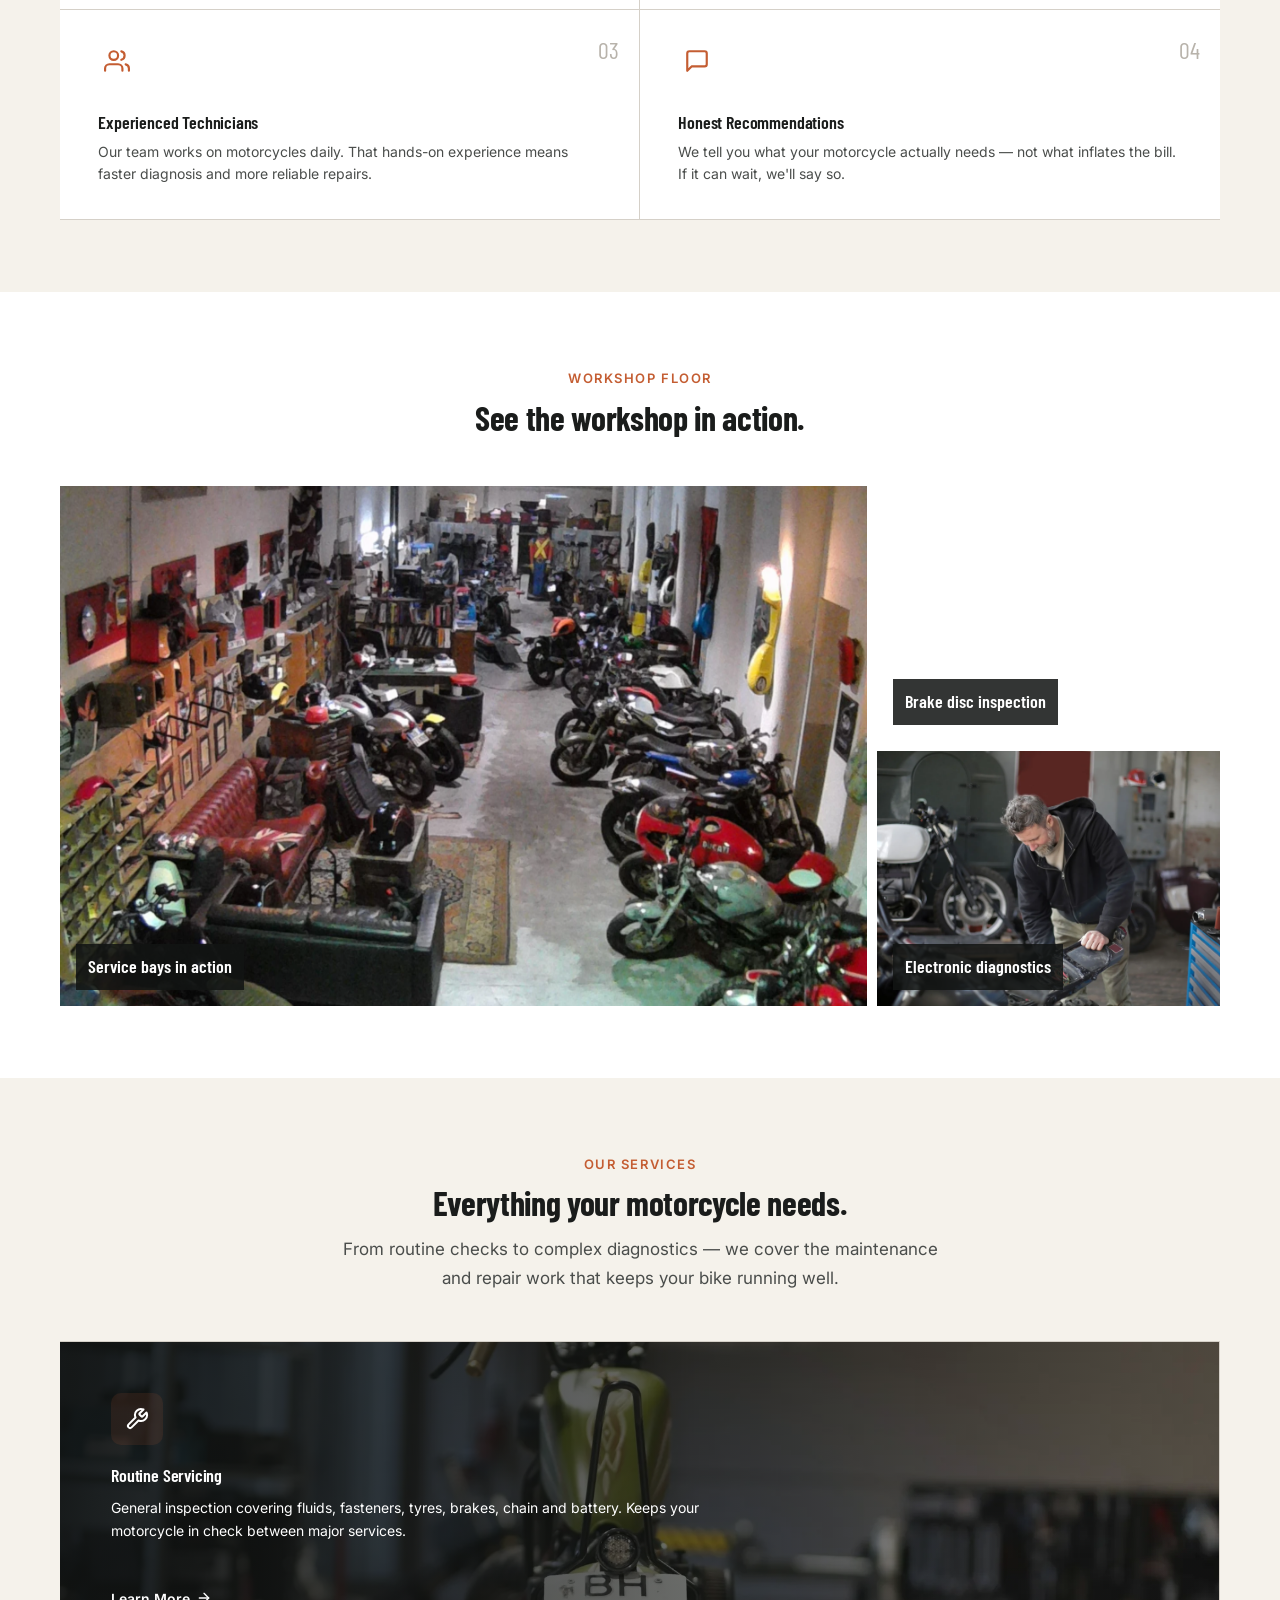
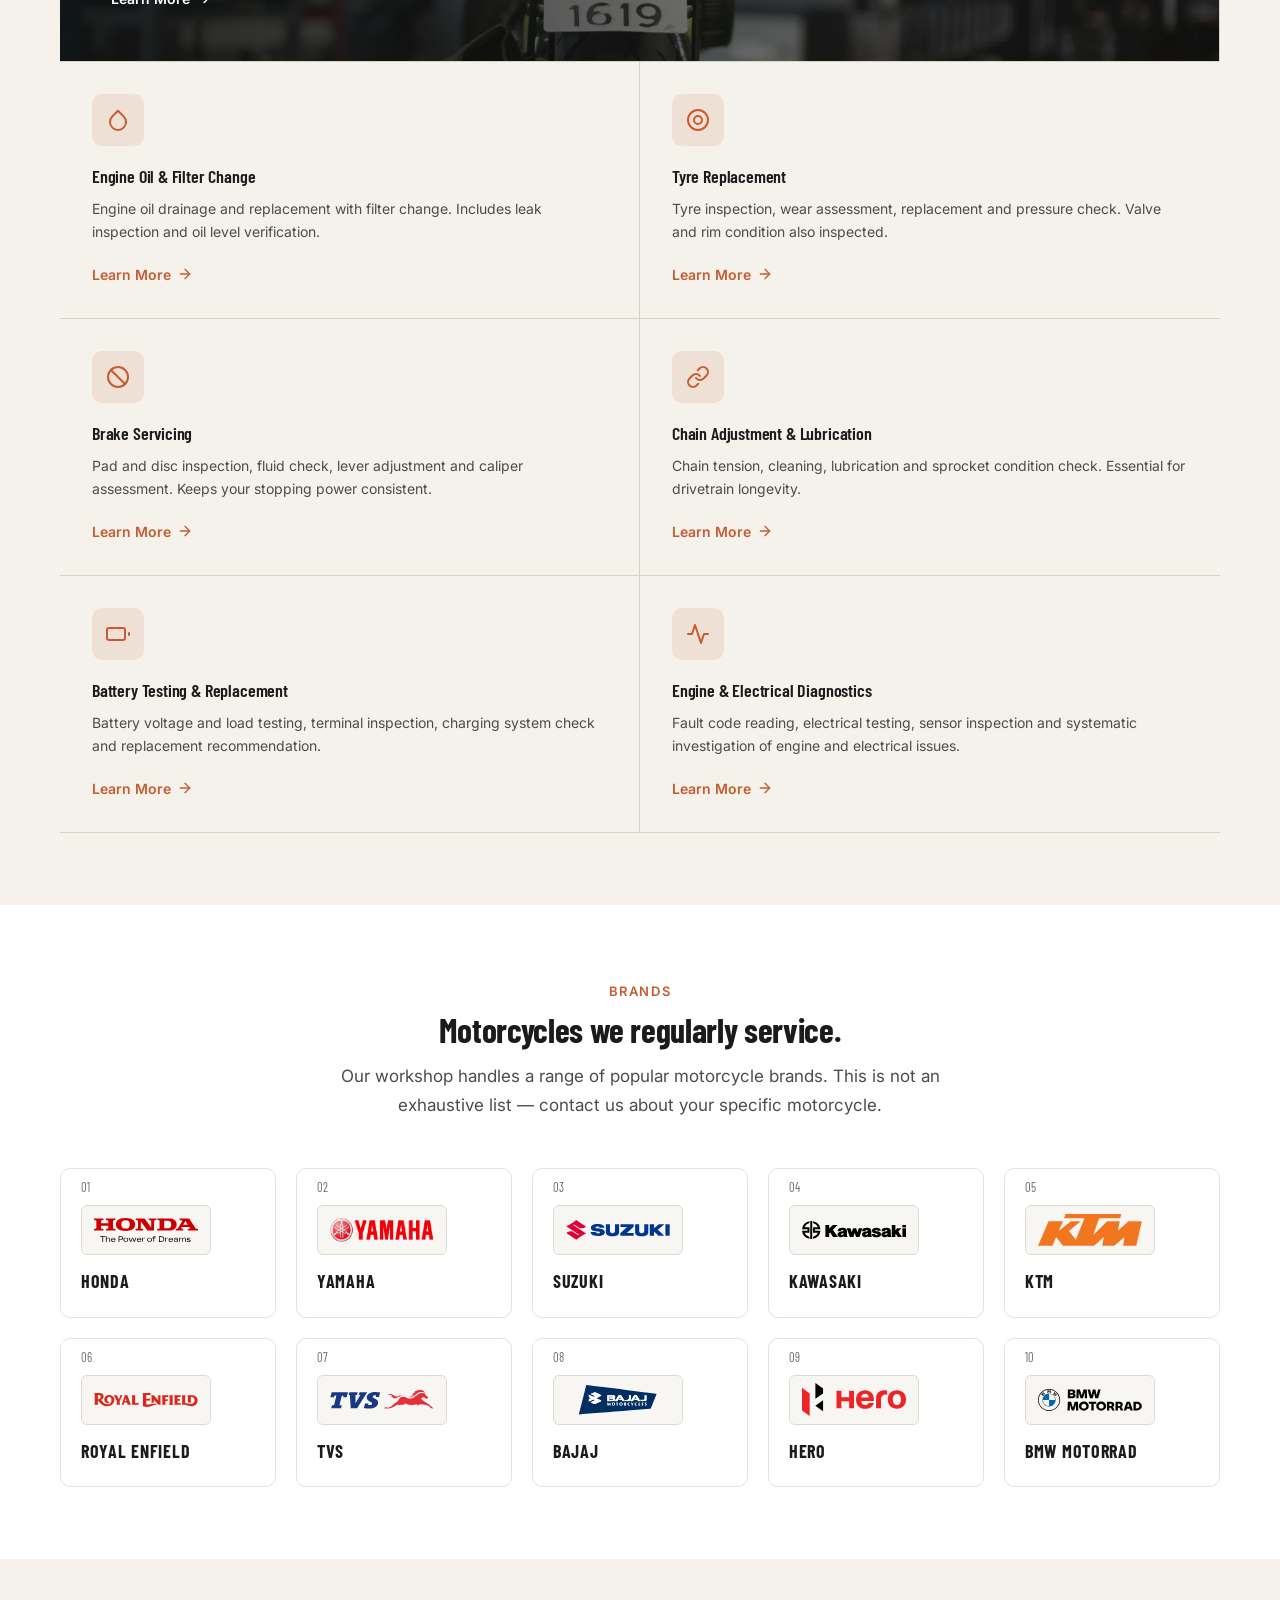
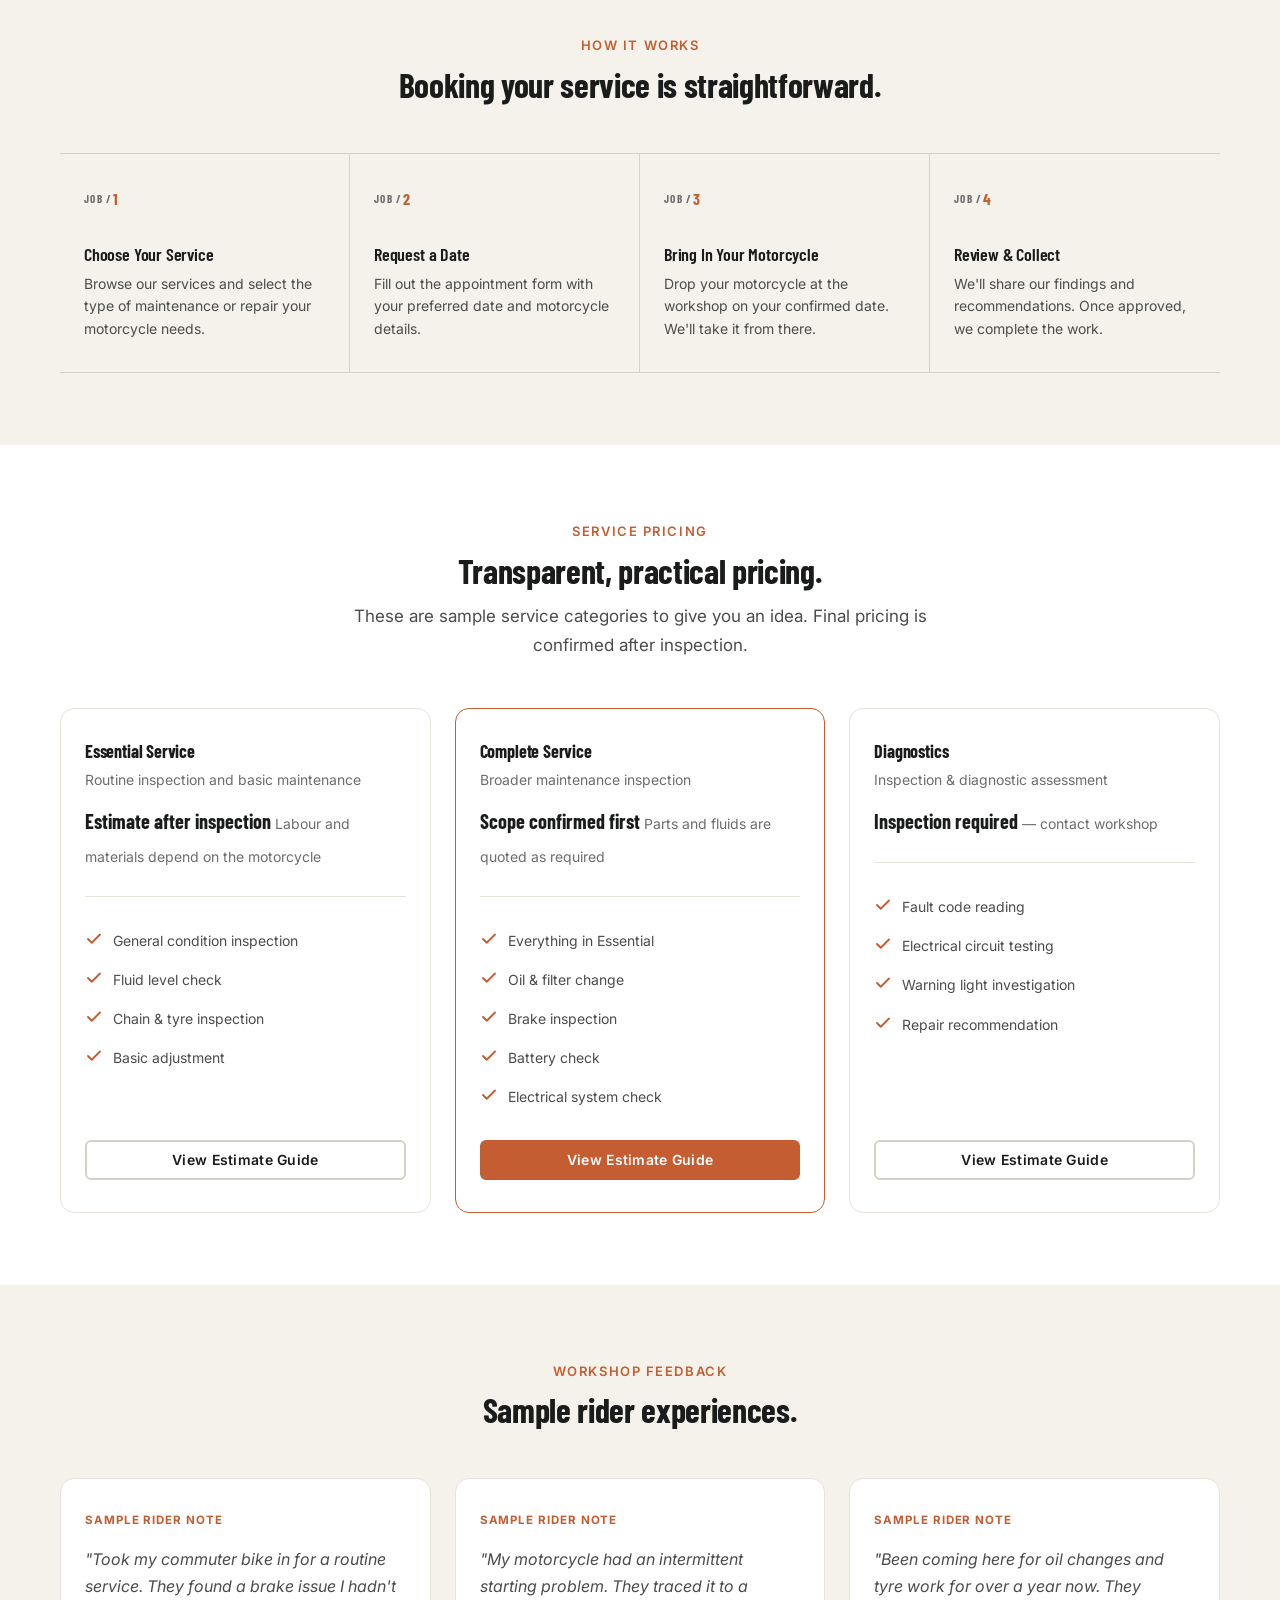
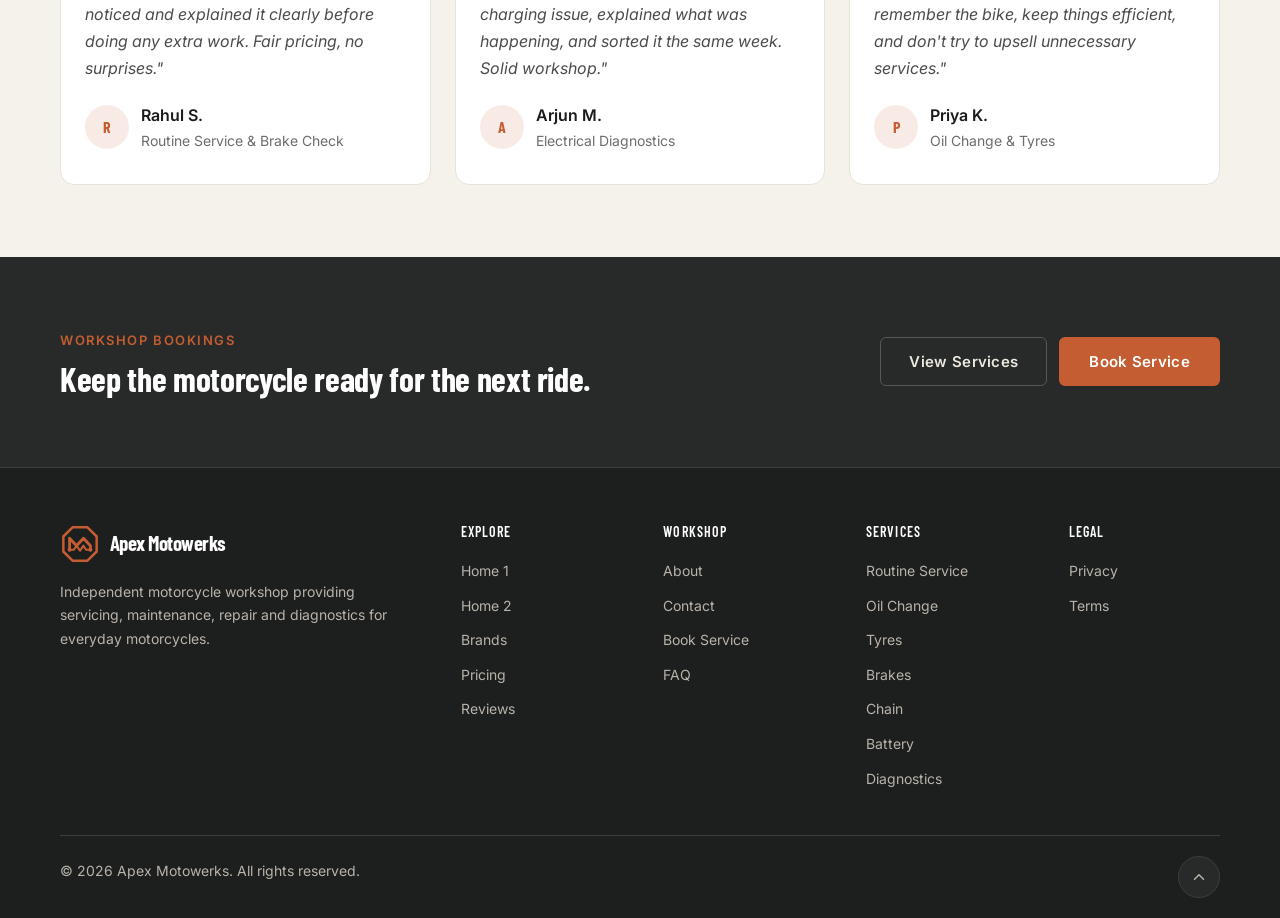
==== commit 55fea5e7: "Rebrand to Apex Motowerks, update favicon, improve pricing & review layouts, and refine appointment " ====
--- a/index.html
+++ b/index.html
@@ -8,10 +8,10 @@
   <link rel="apple-touch-icon" href="assets/brand/apple-touch-icon.png">
   <link rel="manifest" href="assets/brand/site.webmanifest">
   <meta http-equiv="refresh" content="0; url=pages/index.html">
-  <title>MotoWorkshop — Motorcycle Service &amp; Repair</title>
+  <title>Apex Motowerks — Motorcycle Service &amp; Repair</title>
   <script>window.location.replace("pages/index.html");</script>
 </head>
 <body style="font-family: system-ui, -apple-system, sans-serif; display: flex; align-items: center; justify-content: center; min-height: 100vh; margin: 0; background: #0E100F; color: #F5F7F6;">
-  <p>Redirecting to <a href="pages/index.html" style="color: #C45D32;">MotoWorkshop</a>...</p>
+  <p>Redirecting to <a href="pages/index.html" style="color: #C45D32;">Apex Motowerks</a>...</p>
 </body>
 </html>
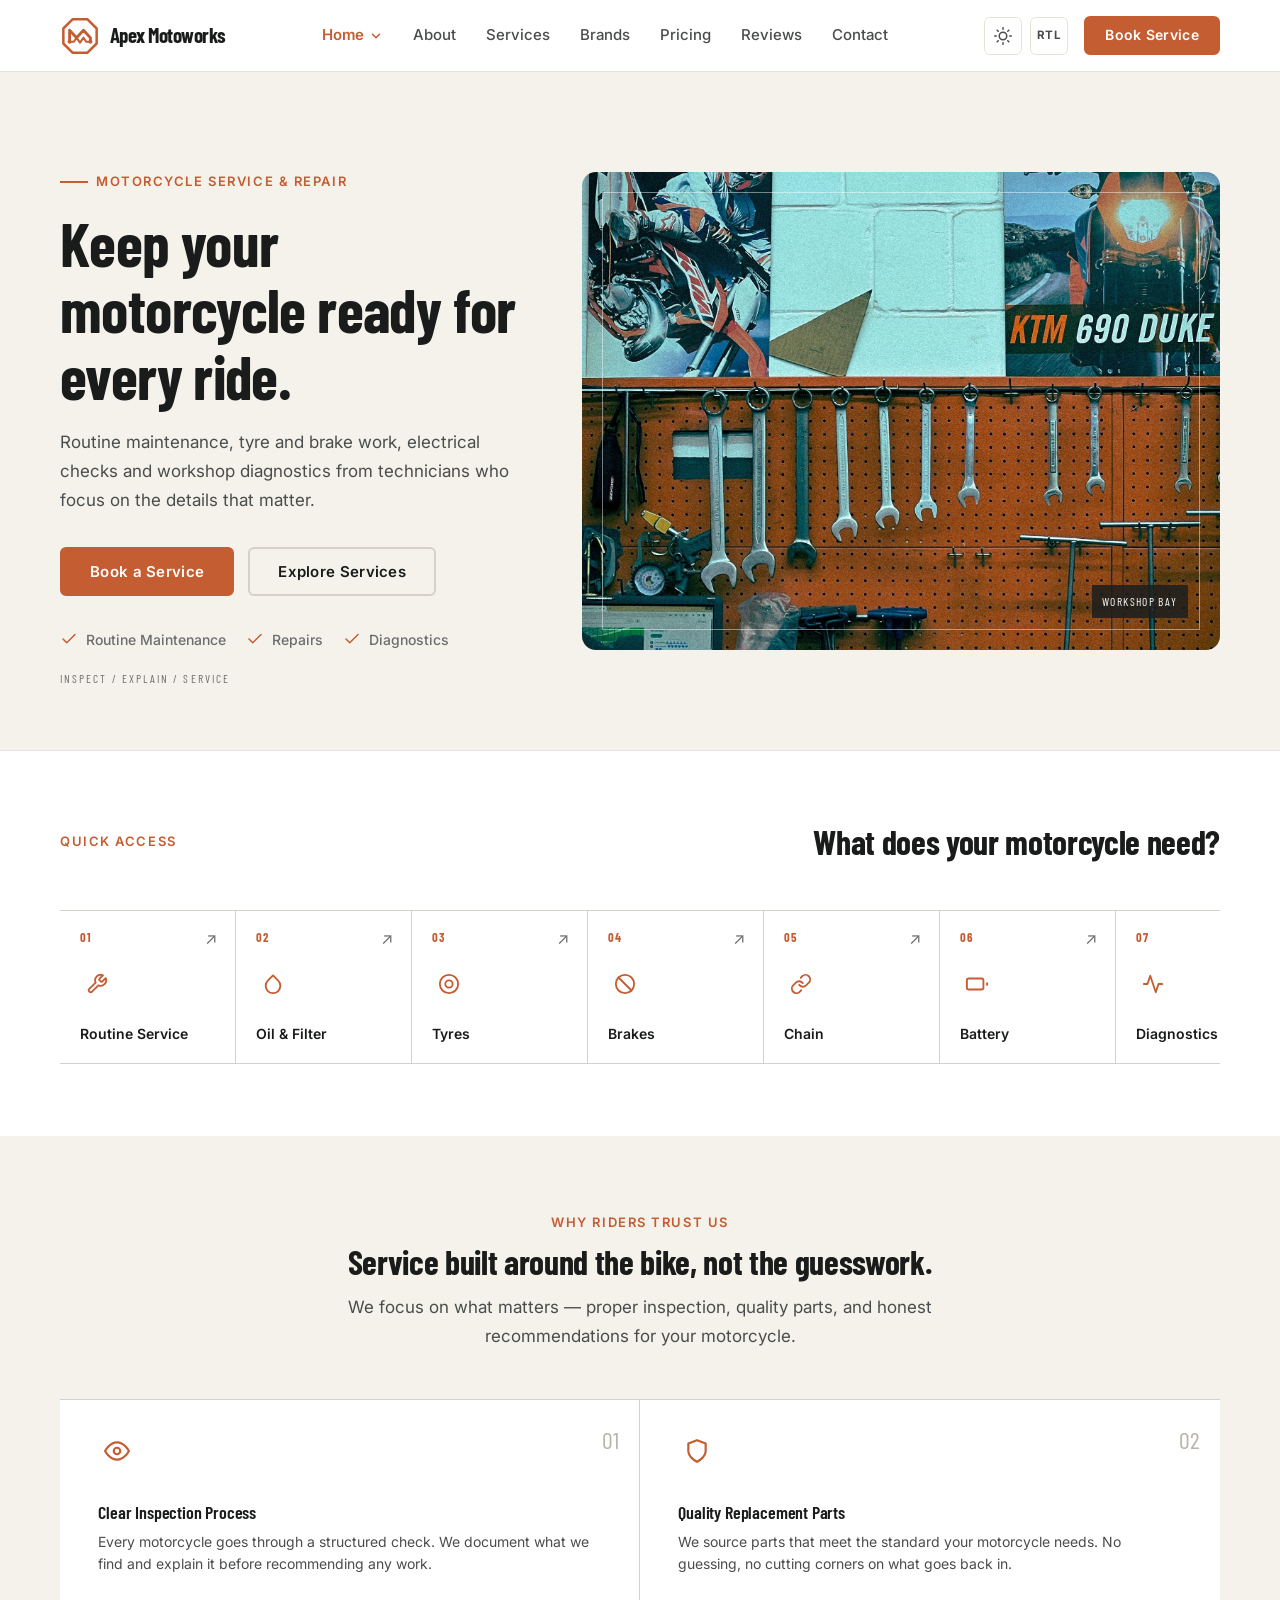
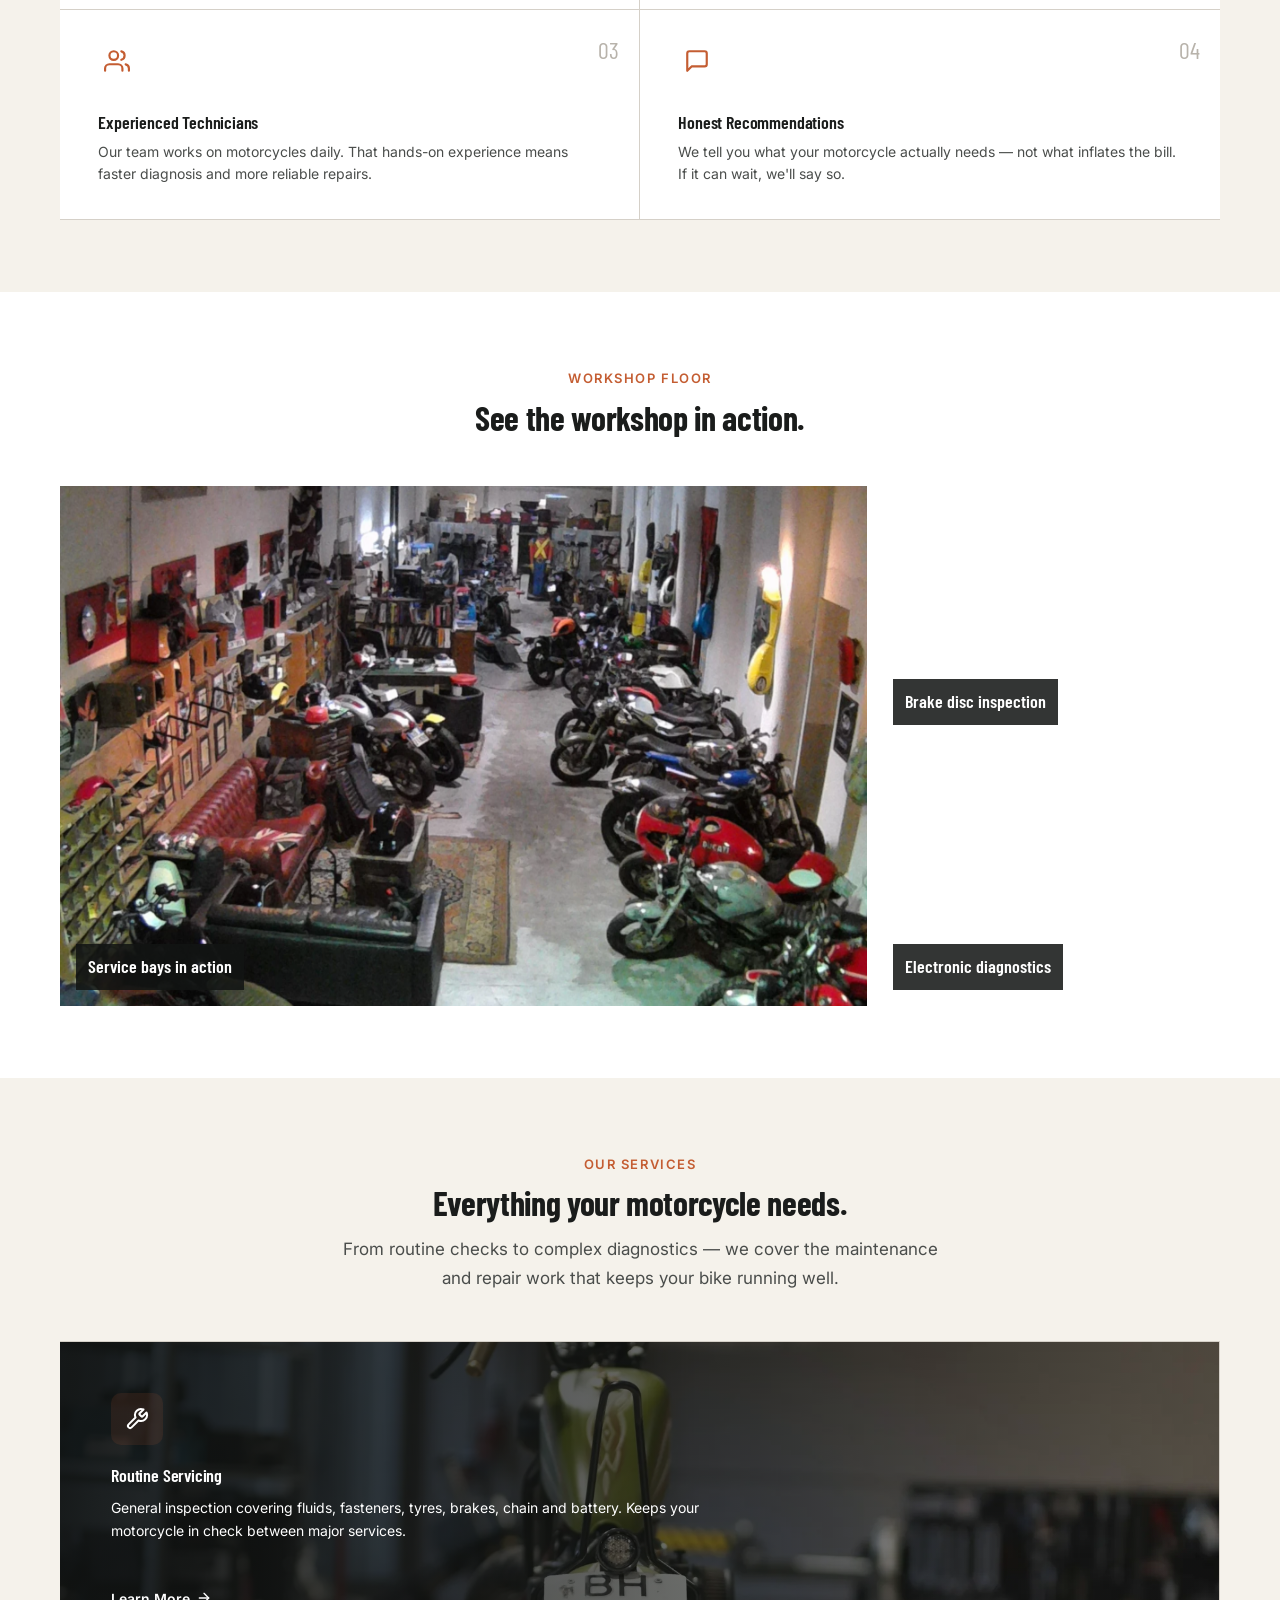
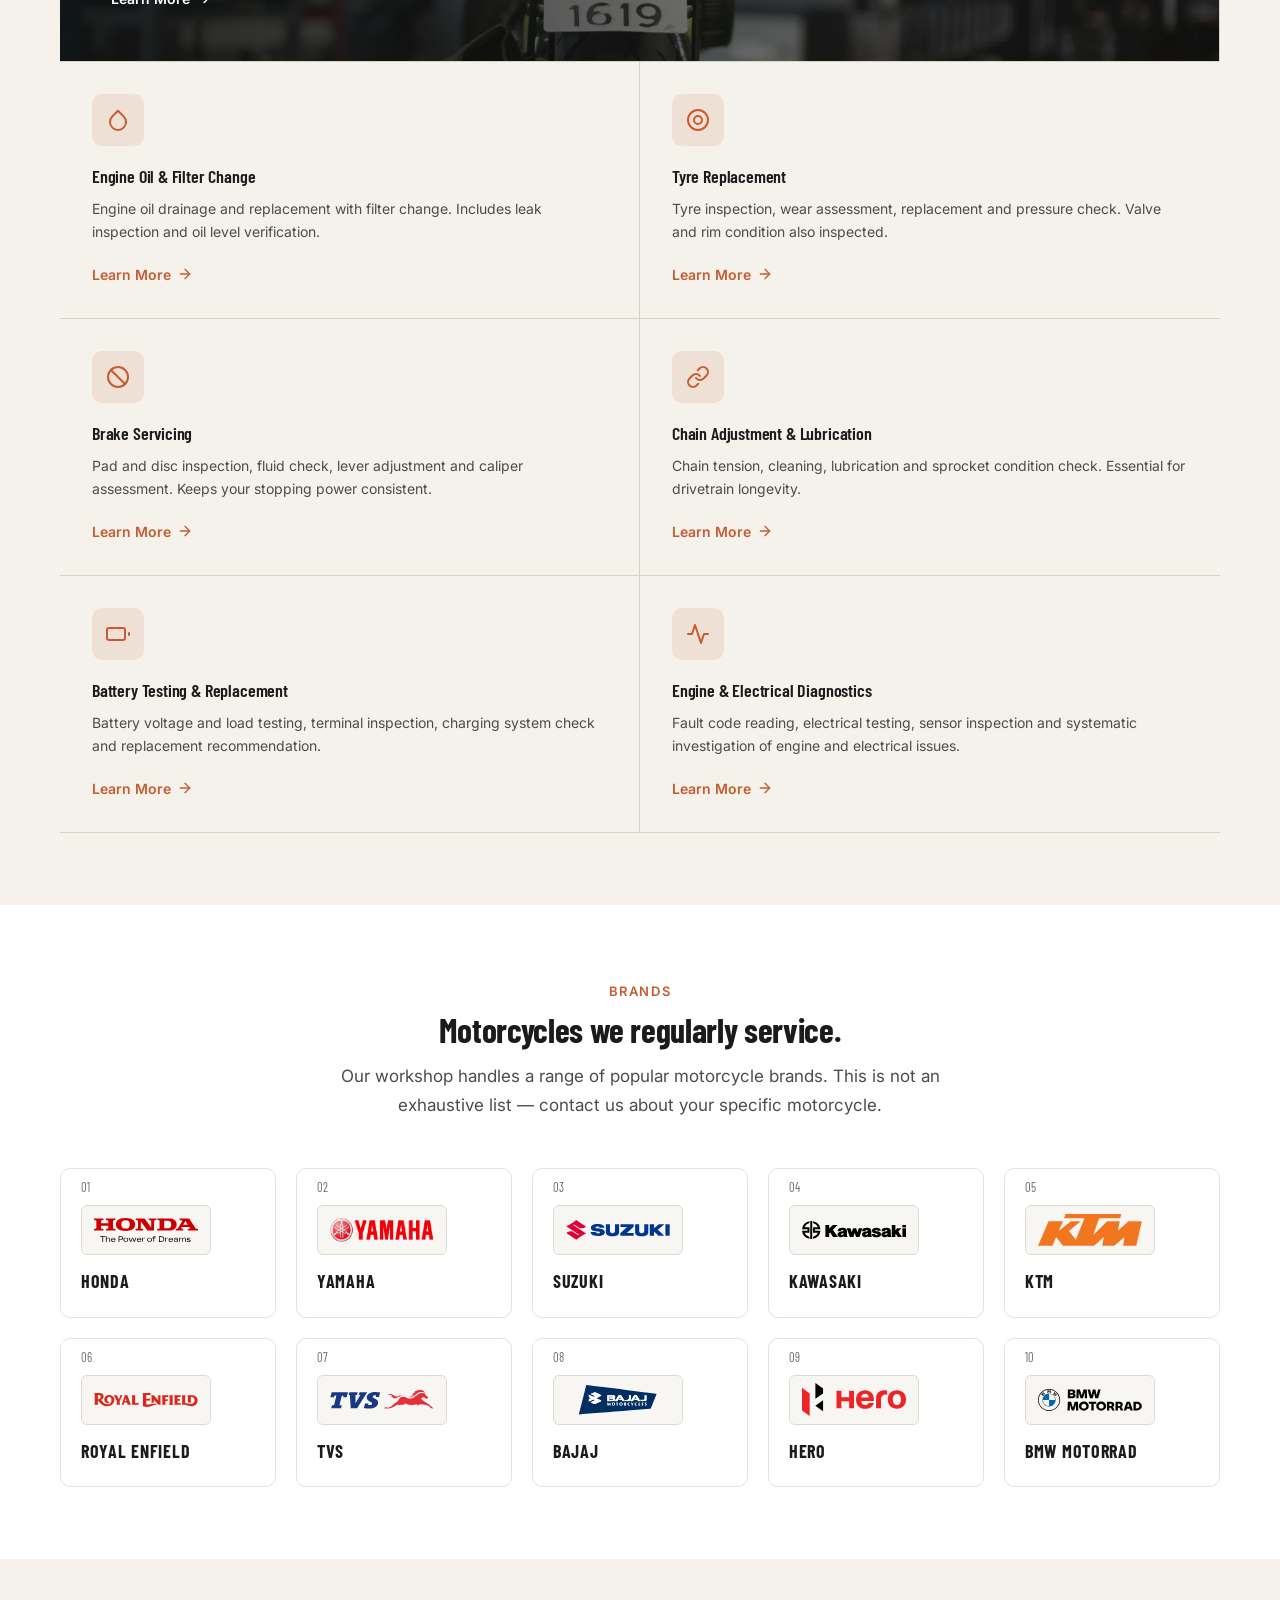
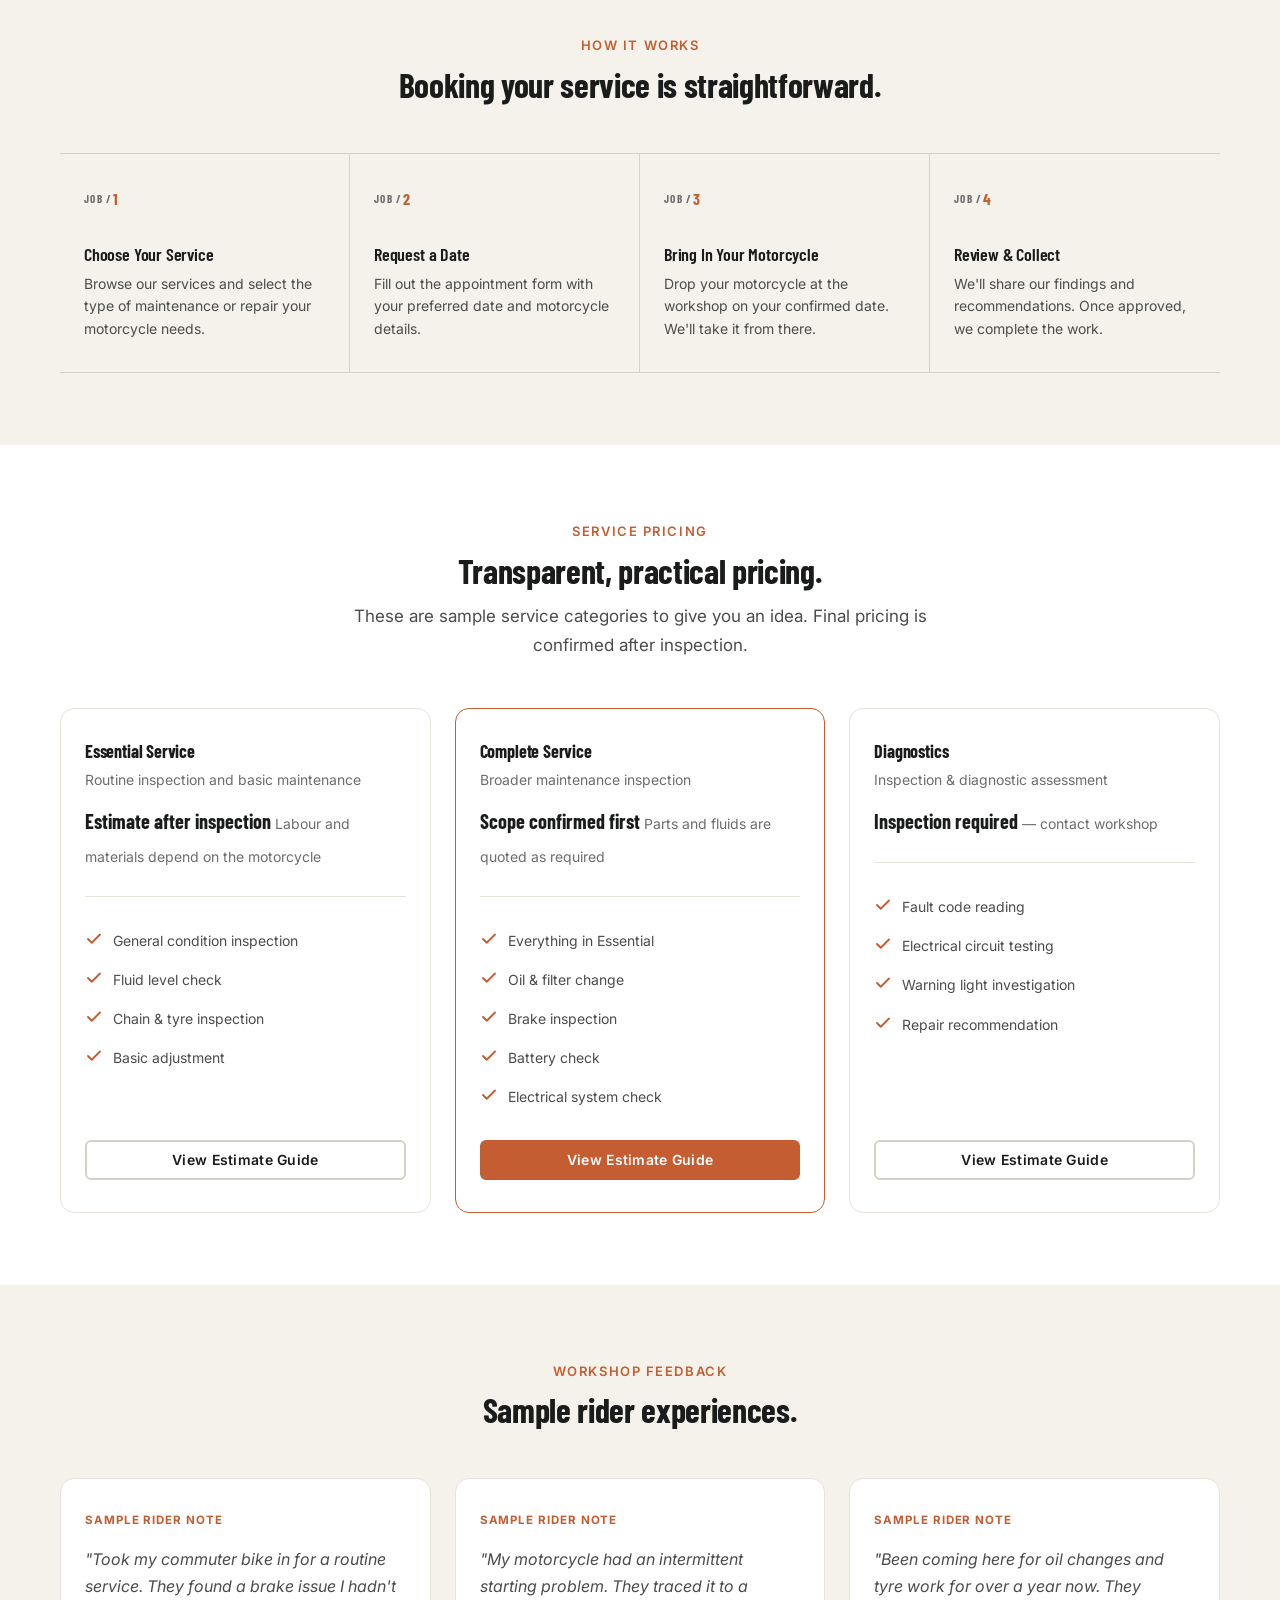
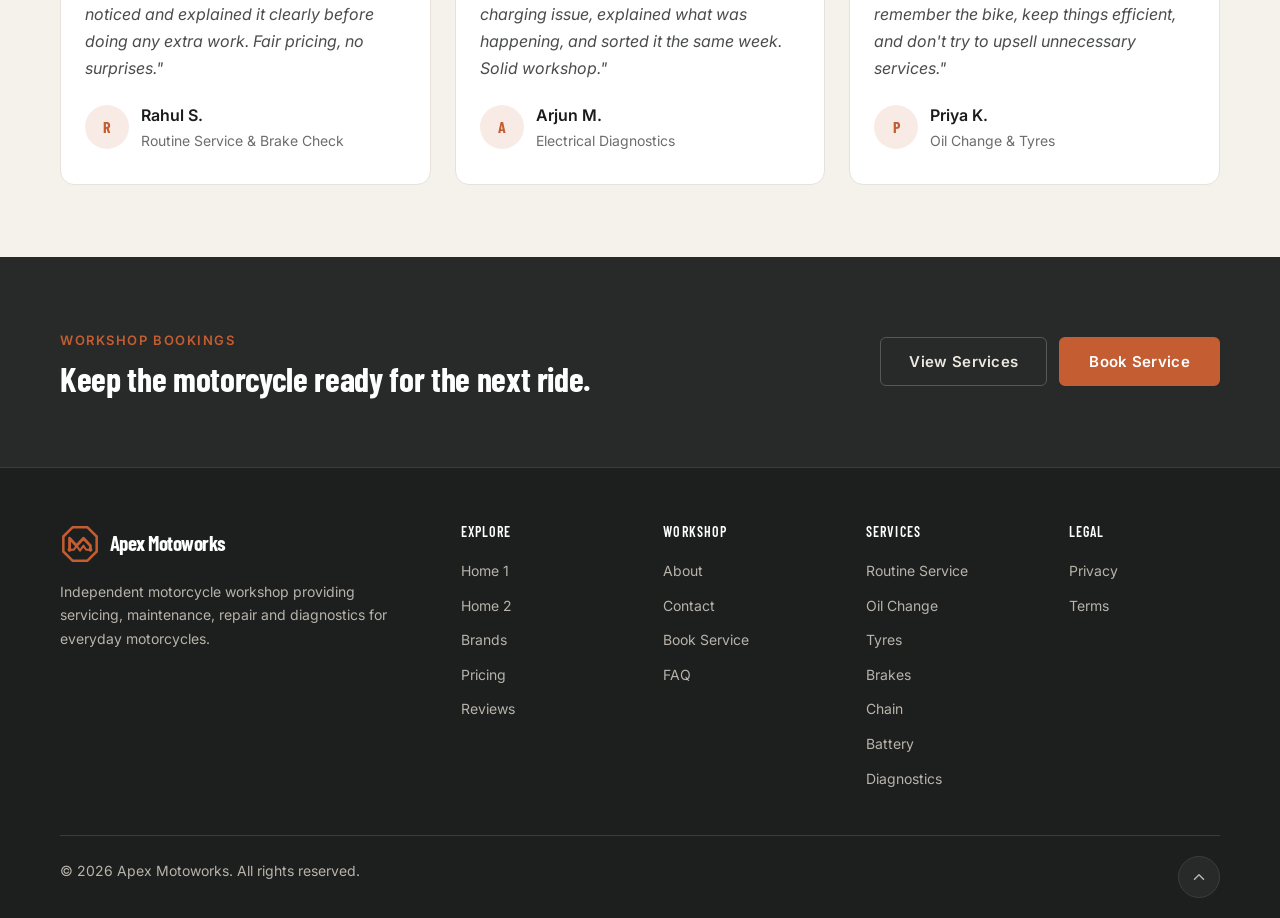
==== commit 3eeff020: "Update brand name from Apex Motowerks to Apex Motoworks" ====
--- a/index.html
+++ b/index.html
@@ -8,10 +8,10 @@
   <link rel="apple-touch-icon" href="assets/brand/apple-touch-icon.png">
   <link rel="manifest" href="assets/brand/site.webmanifest">
   <meta http-equiv="refresh" content="0; url=pages/index.html">
-  <title>Apex Motowerks — Motorcycle Service &amp; Repair</title>
+  <title>Apex Motoworks — Motorcycle Service &amp; Repair</title>
   <script>window.location.replace("pages/index.html");</script>
 </head>
 <body style="font-family: system-ui, -apple-system, sans-serif; display: flex; align-items: center; justify-content: center; min-height: 100vh; margin: 0; background: #0E100F; color: #F5F7F6;">
-  <p>Redirecting to <a href="pages/index.html" style="color: #C45D32;">Apex Motowerks</a>...</p>
+  <p>Redirecting to <a href="pages/index.html" style="color: #C45D32;">Apex Motoworks</a>...</p>
 </body>
 </html>
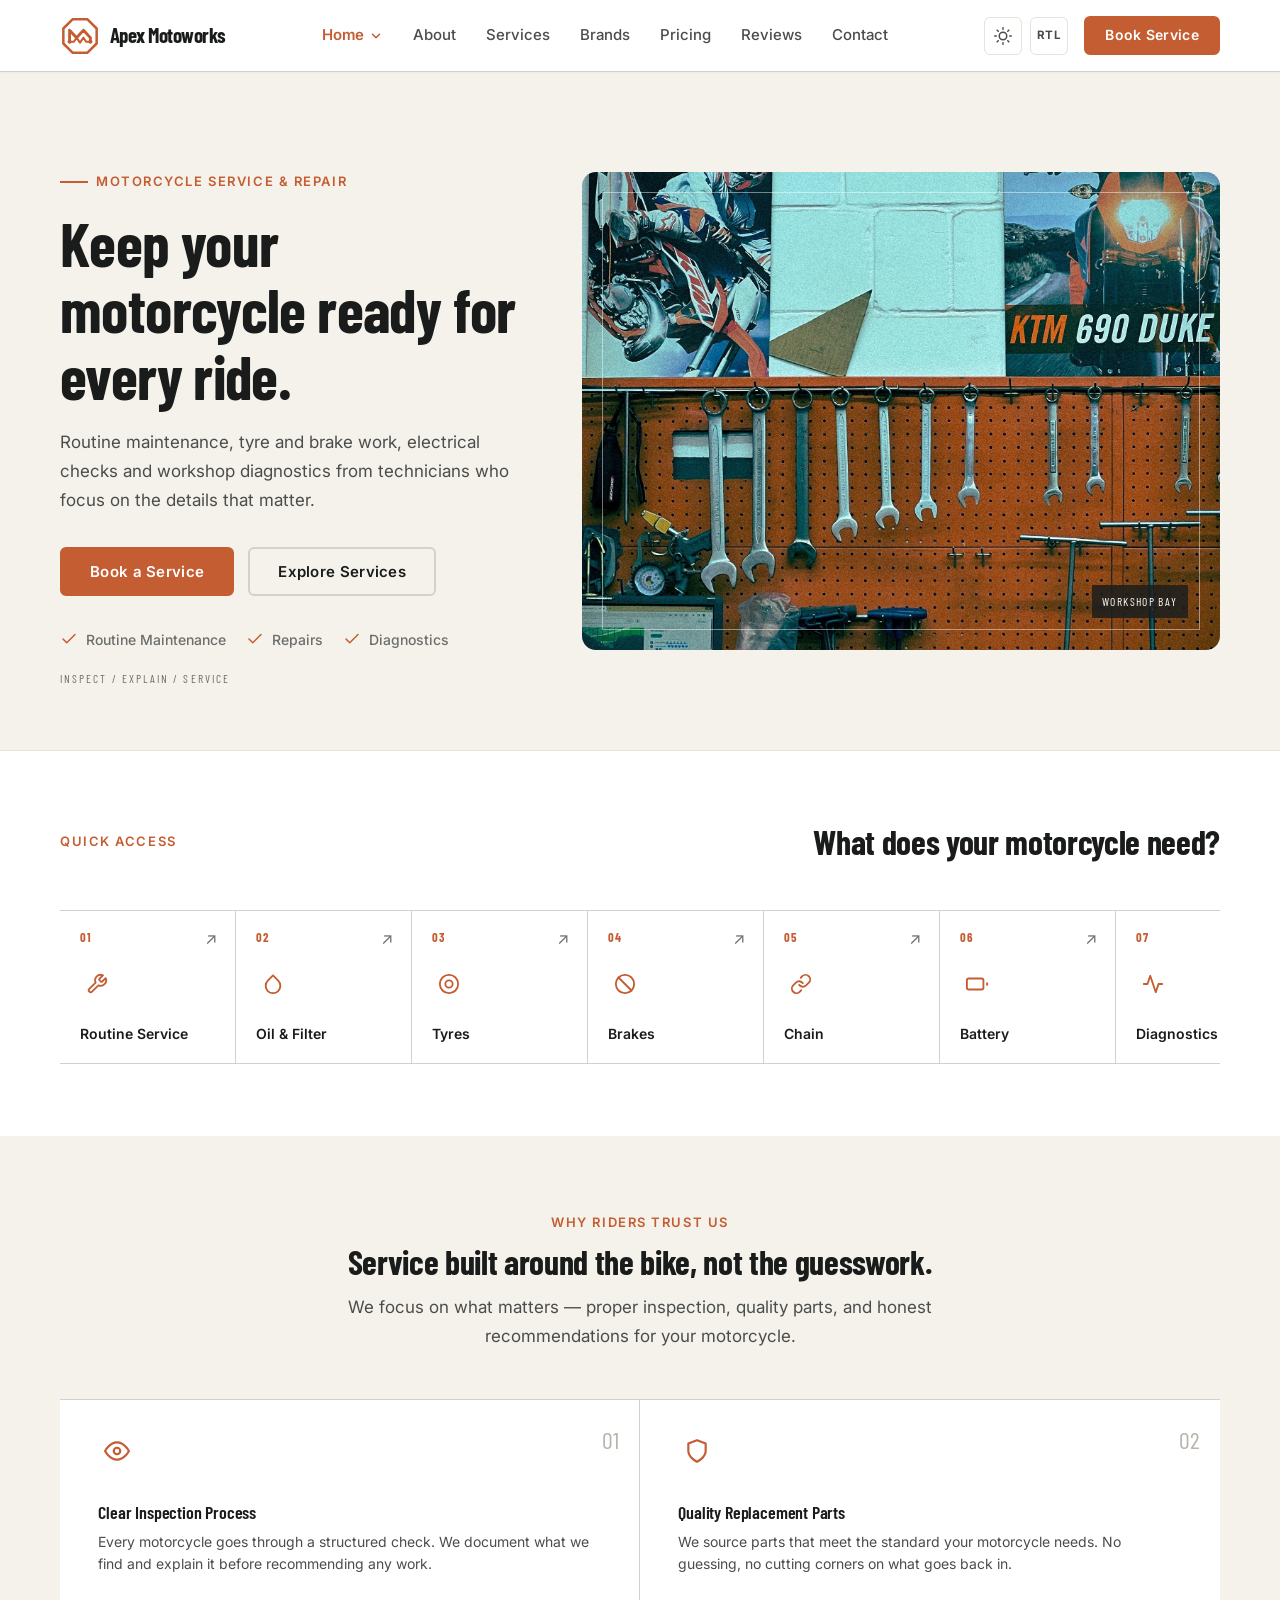
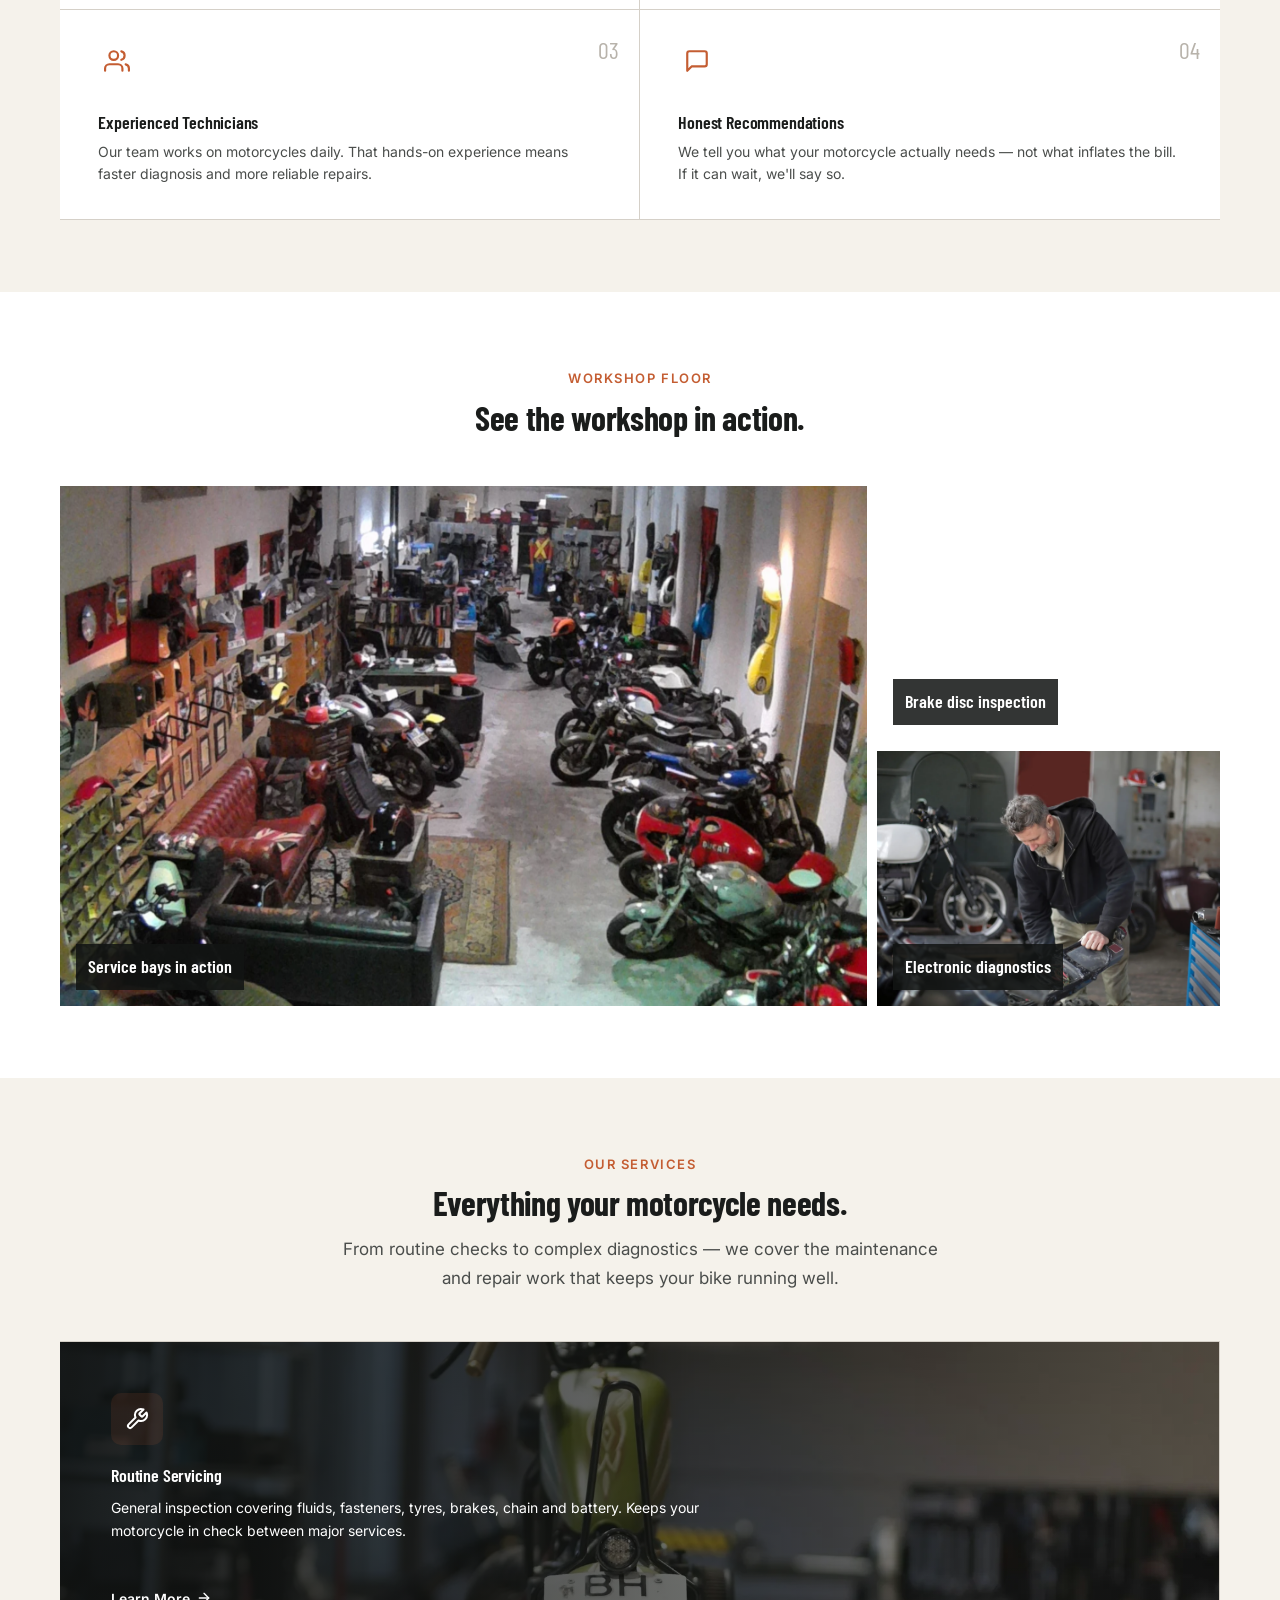
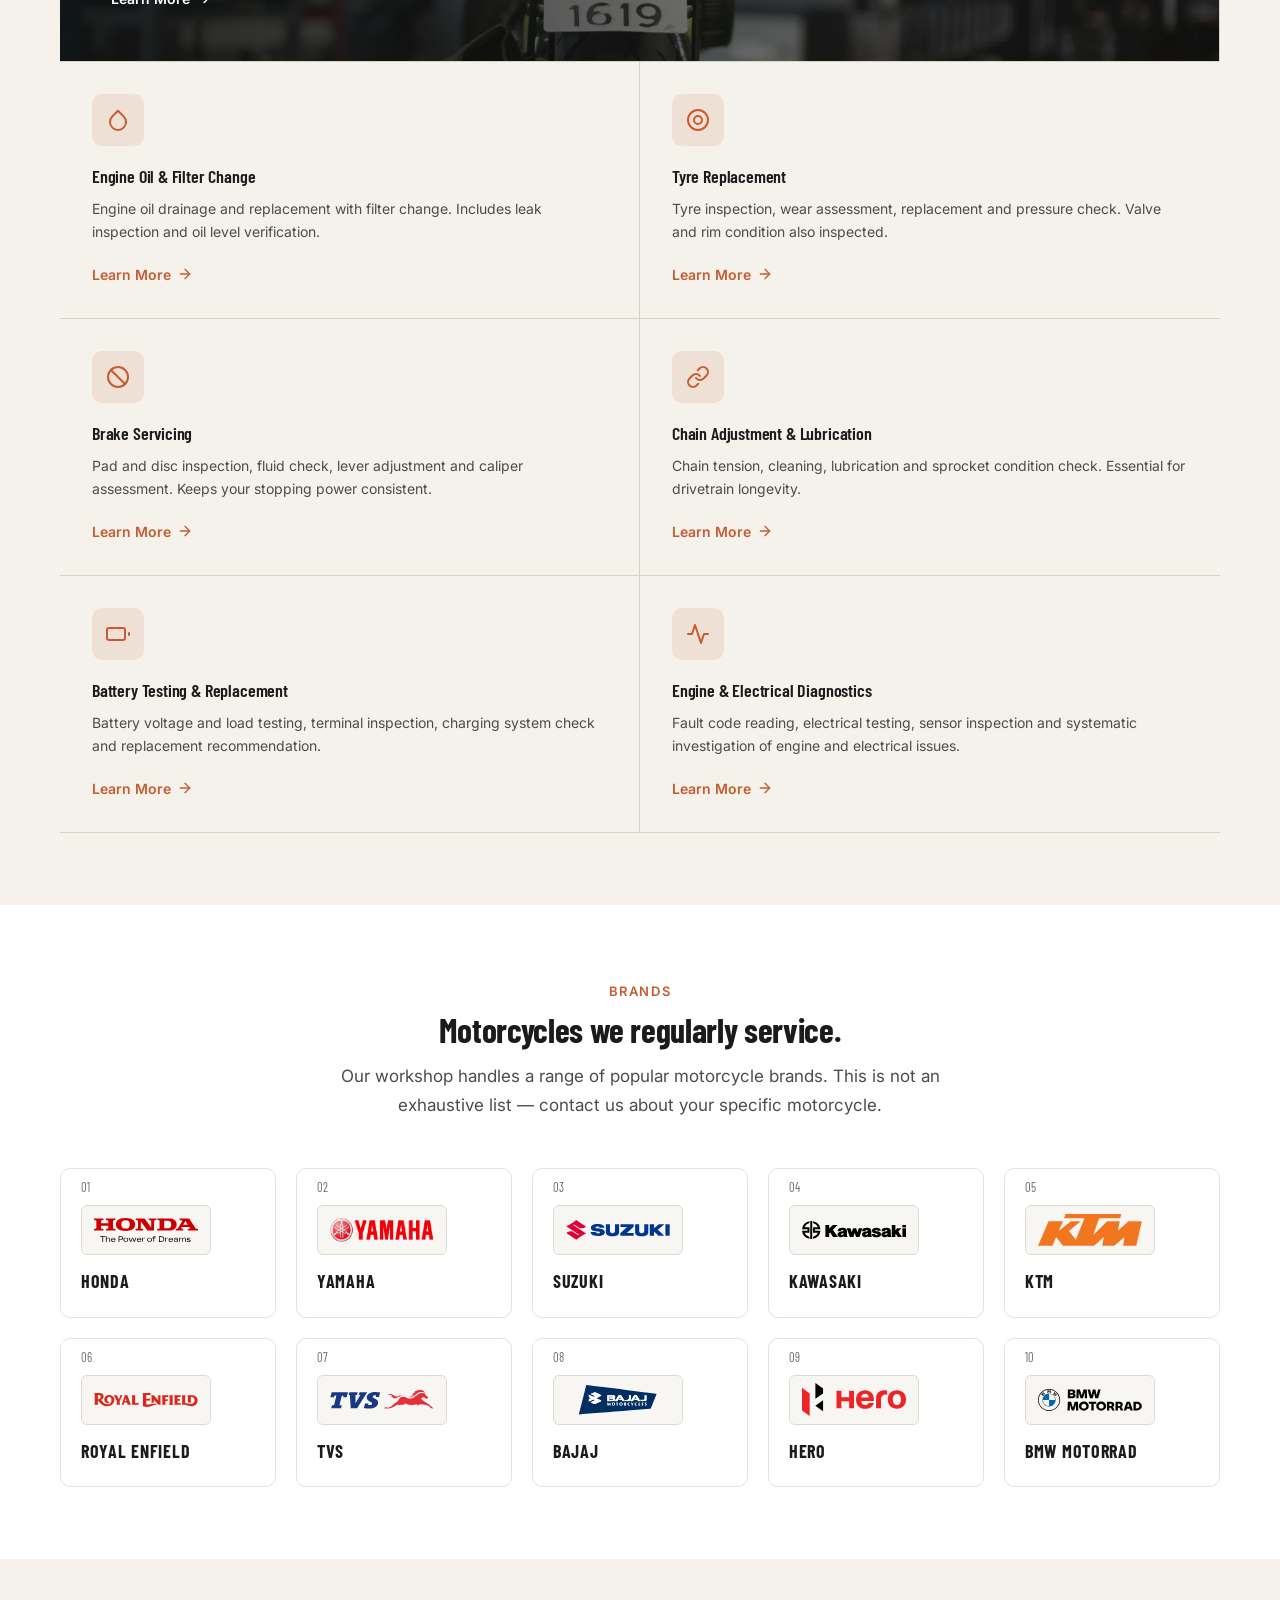
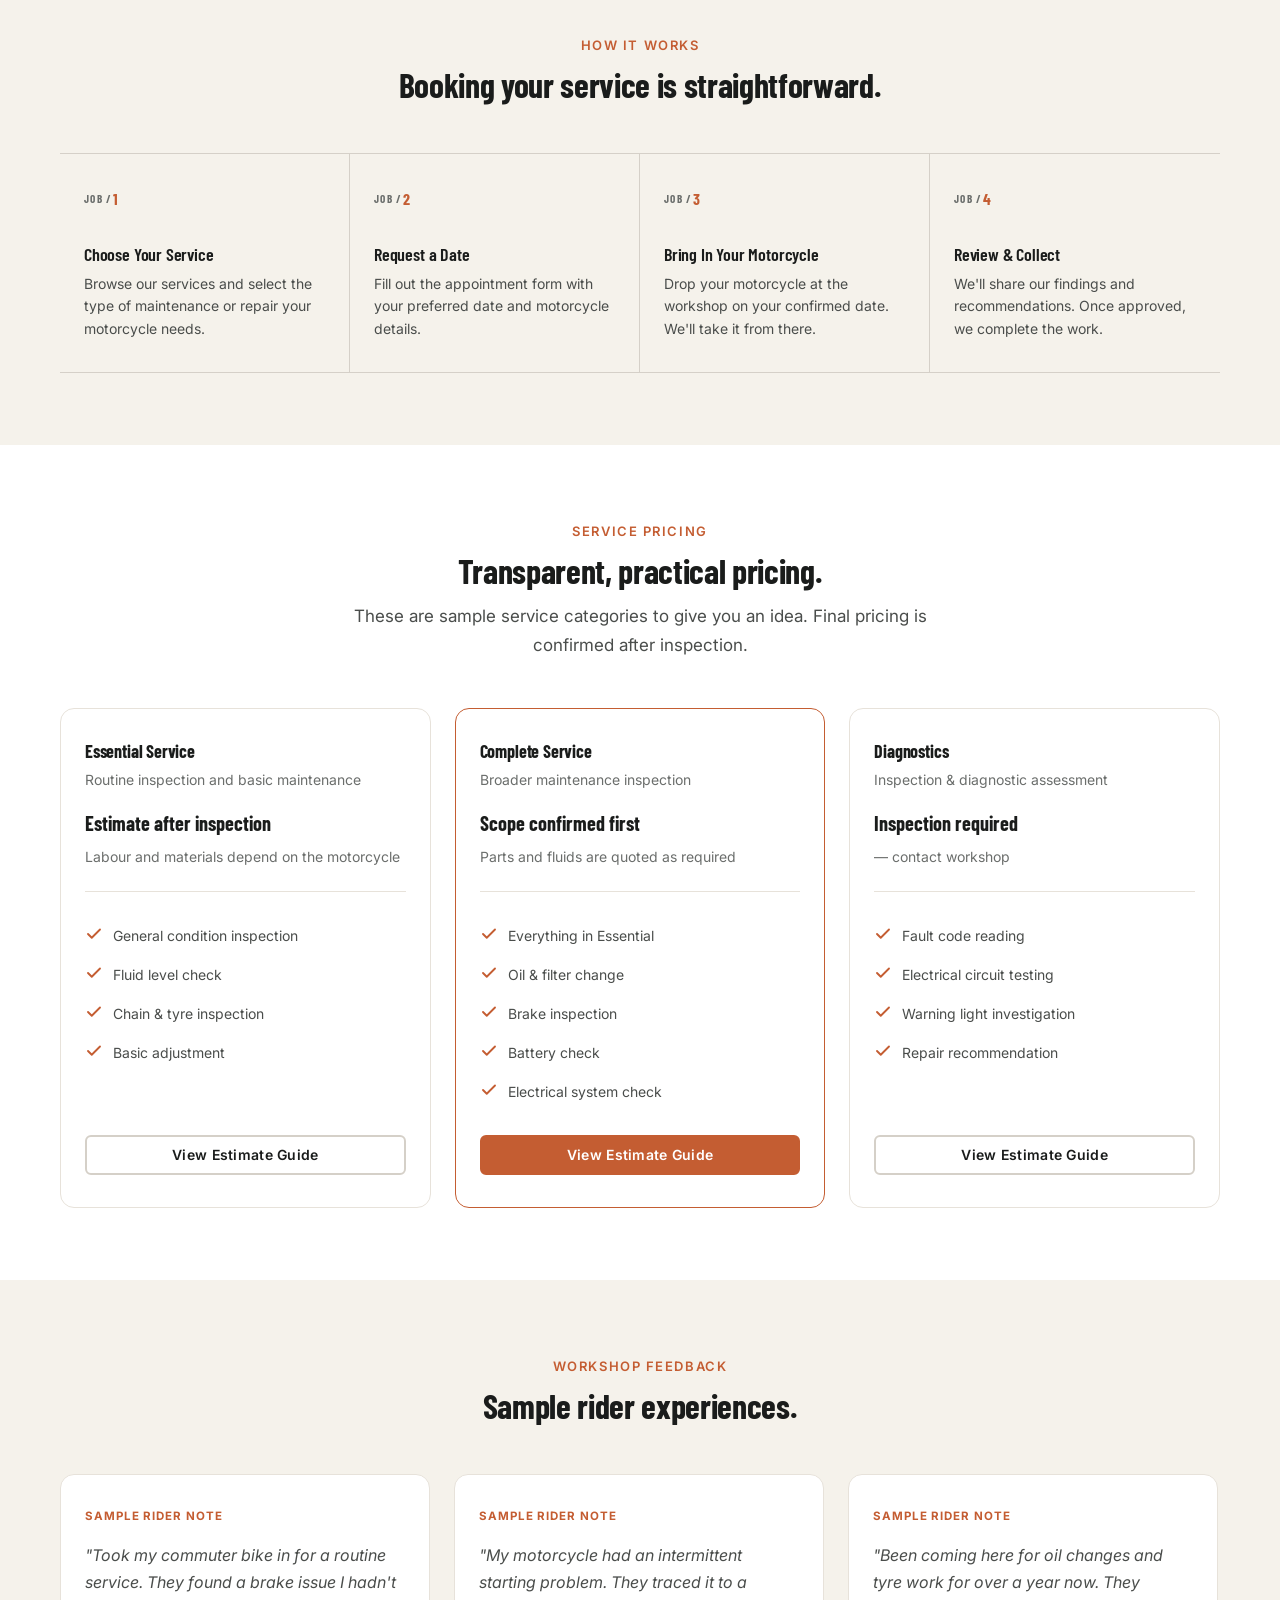
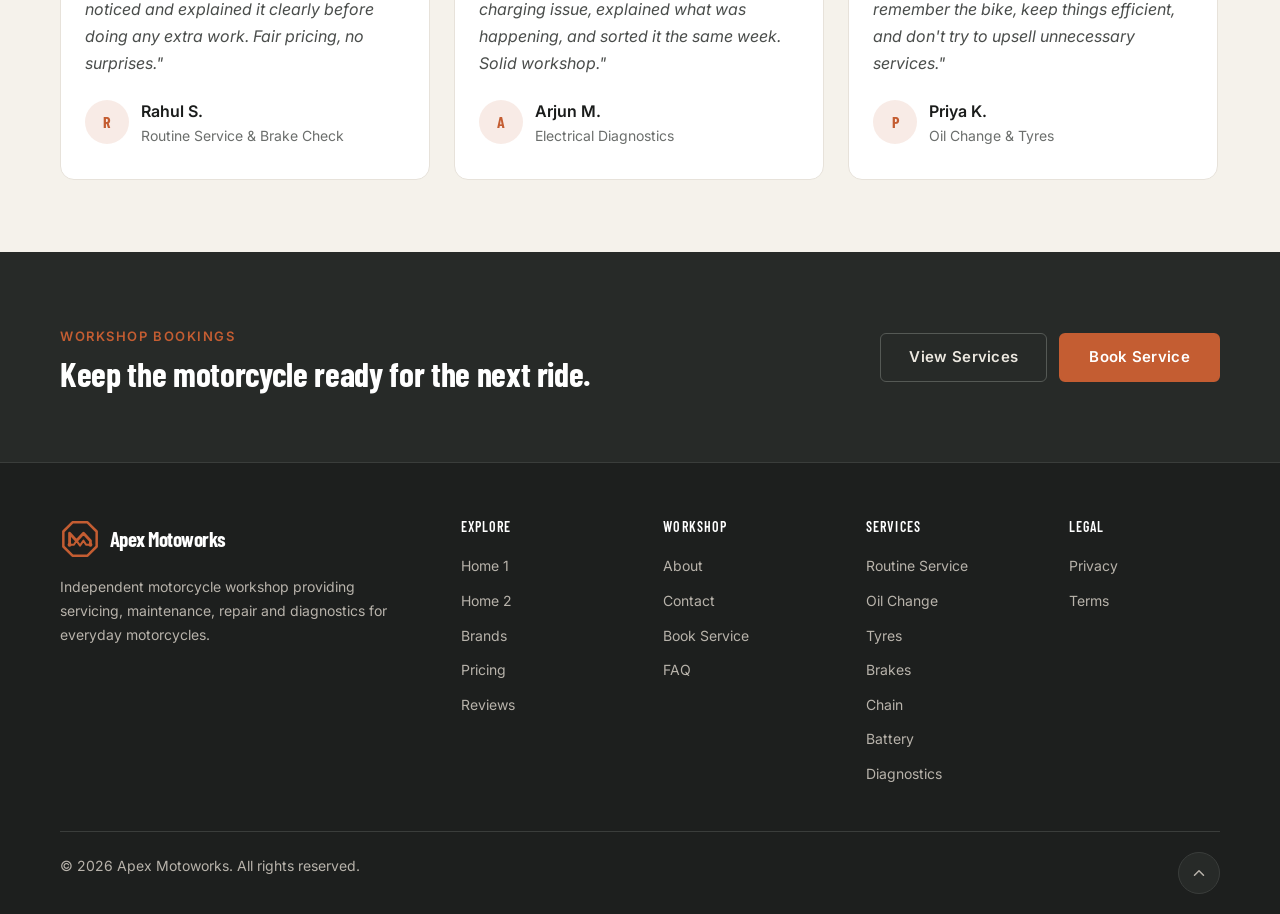
==== commit 838562c3: "Refactor directory structure: move index.html and 404.html to root and remove duplicates in pages/" ====
--- a/index.html
+++ b/index.html
@@ -1,5 +1,5 @@
 <!DOCTYPE html>
-<html lang="en">
+<html lang="en" dir="ltr" data-theme="light">
 <head>
   <meta charset="UTF-8">
   <meta name="viewport" content="width=device-width, initial-scale=1.0">
@@ -7,11 +7,662 @@
   <link rel="icon" href="assets/brand/favicon.svg" type="image/svg+xml">
   <link rel="apple-touch-icon" href="assets/brand/apple-touch-icon.png">
   <link rel="manifest" href="assets/brand/site.webmanifest">
-  <meta http-equiv="refresh" content="0; url=pages/index.html">
   <title>Apex Motoworks — Motorcycle Service &amp; Repair</title>
-  <script>window.location.replace("pages/index.html");</script>
+  <meta name="description" content="Professional motorcycle servicing, maintenance, repair and diagnostics. Routine service, oil changes, tyres, brakes, chain care and electrical diagnostics for everyday motorcycles.">
+  <link rel="preload" as="image" href="assets/images/home1-hero.webp" type="image/webp">
+  <link rel="stylesheet" href="assets/css/style.css?v=20261007">
+  <link rel="stylesheet" href="assets/css/dark-mode.css?v=20261007">
+  <link rel="stylesheet" href="assets/css/rtl.css?v=20261007">
 </head>
-<body style="font-family: system-ui, -apple-system, sans-serif; display: flex; align-items: center; justify-content: center; min-height: 100vh; margin: 0; background: #0E100F; color: #F5F7F6;">
-  <p>Redirecting to <a href="pages/index.html" style="color: #C45D32;">Apex Motoworks</a>...</p>
+<body class="home-one">
+  <a href="#main" class="skip-link">Skip to main content</a>
+
+  <!-- ========== NAVBAR ========== -->
+  <header class="navbar" role="banner">
+    <div class="navbar__inner">
+      <a href="index.html" class="navbar__brand" aria-label="Apex Motoworks Home">
+        <img class="navbar__brand-icon" src="assets/brand/logo-mark.svg" alt="" width="48" height="48">
+        <div class="navbar__brand-text">Apex Motoworks</div>
+      </a>
+
+      <nav class="navbar__nav" aria-label="Main navigation">
+        <div class="nav-home">
+          <button class="navbar__link nav-home__trigger" type="button" aria-expanded="false" aria-haspopup="true" aria-controls="homeVariants" aria-current="page"><span>Home</span><svg aria-hidden="true" viewBox="0 0 16 16"><path d="m4 6 4 4 4-4" fill="none" stroke="currentColor" stroke-width="1.75" stroke-linecap="round" stroke-linejoin="round"/></svg></button>
+          <div class="nav-home__menu" id="homeVariants"><a href="index.html" aria-current="page"><span>01</span> Home 1</a><a href="pages/home2.html"><span>02</span> Home 2</a></div>
+        </div>
+        <a href="pages/about.html" class="navbar__link">About</a>
+        <a href="pages/services.html" class="navbar__link">Services</a>
+        <a href="pages/brands.html" class="navbar__link">Brands</a>
+        <a href="pages/pricing.html" class="navbar__link">Pricing</a>
+        <a href="pages/reviews.html" class="navbar__link">Reviews</a>
+        <a href="pages/contact.html" class="navbar__link">Contact</a>
+      </nav>
+
+      <div class="navbar__actions">
+        <button class="navbar__toggle-btn" data-theme-toggle aria-label="Switch to dark mode" aria-pressed="false">
+          <svg class="icon-sun" viewBox="0 0 24 24" fill="none" stroke="currentColor" stroke-width="2" stroke-linecap="round" stroke-linejoin="round"><circle cx="12" cy="12" r="5"/><line x1="12" y1="1" x2="12" y2="3"/><line x1="12" y1="21" x2="12" y2="23"/><line x1="4.22" y1="4.22" x2="5.64" y2="5.64"/><line x1="18.36" y1="18.36" x2="19.78" y2="19.78"/><line x1="1" y1="12" x2="3" y2="12"/><line x1="21" y1="12" x2="23" y2="12"/><line x1="4.22" y1="19.78" x2="5.64" y2="18.36"/><line x1="18.36" y1="5.64" x2="19.78" y2="4.22"/></svg>
+          <svg class="icon-moon" viewBox="0 0 24 24" fill="none" stroke="currentColor" stroke-width="2" stroke-linecap="round" stroke-linejoin="round"><path d="M21 12.79A9 9 0 1 1 11.21 3 7 7 0 0 0 21 12.79z"/></svg>
+        </button>
+        <button class="navbar__toggle-btn" data-rtl-toggle aria-label="Switch to RTL" aria-pressed="false">
+          <span class="rtl-label">RTL</span>
+        </button>
+        <a href="pages/contact.html#booking" class="btn btn--primary btn--sm navbar__cta">Book Service</a>
+
+        <button class="navbar__hamburger" id="hamburgerBtn" aria-label="Open menu" aria-expanded="false" aria-controls="mobileDrawer">
+          <svg viewBox="0 0 24 24" fill="none" stroke="currentColor" stroke-width="2" stroke-linecap="round"><line x1="3" y1="6" x2="21" y2="6"/><line x1="3" y1="12" x2="21" y2="12"/><line x1="3" y1="18" x2="21" y2="18"/></svg>
+        </button>
+      </div>
+    </div>
+  </header>
+
+  <!-- Mobile Drawer -->
+  <div class="drawer-overlay" id="drawerOverlay"></div>
+  <aside class="drawer" id="mobileDrawer" aria-label="Mobile navigation" aria-hidden="true" inert>
+    <div class="drawer__header">
+      <a href="index.html" class="drawer__brand" aria-label="Apex Motoworks Home">
+        <img class="drawer__brand-mark" src="assets/brand/logo-mark.svg" alt="" width="42" height="42">
+        <span>Apex Motoworks</span>
+      </a>
+
+      <button class="drawer__close" id="drawerCloseBtn" aria-label="Close menu">
+        <svg viewBox="0 0 24 24" fill="none" stroke="currentColor" stroke-width="2" stroke-linecap="round"><line x1="18" y1="6" x2="6" y2="18"/><line x1="6" y1="6" x2="18" y2="18"/></svg>
+      </button>
+    </div>
+    <nav class="drawer__nav" aria-label="Mobile navigation links">
+      <a href="index.html" class="drawer__link" aria-current="page">
+        <svg viewBox="0 0 24 24" fill="none" stroke="currentColor" stroke-width="2" stroke-linecap="round" stroke-linejoin="round"><path d="M3 9l9-7 9 7v11a2 2 0 0 1-2 2H5a2 2 0 0 1-2-2z"/><polyline points="9 22 9 12 15 12 15 22"/></svg>
+        Home 1
+      </a>
+      <a href="pages/home2.html" class="drawer__link">
+        <svg viewBox="0 0 24 24" fill="none" stroke="currentColor" stroke-width="2" stroke-linecap="round" stroke-linejoin="round"><path d="M4 18h16M6 18V9l6-4 6 4v9M9 18v-5h6v5"/></svg>
+        Home 2
+      </a>
+      <a href="pages/about.html" class="drawer__link">
+        <svg viewBox="0 0 24 24" fill="none" stroke="currentColor" stroke-width="2" stroke-linecap="round" stroke-linejoin="round"><circle cx="12" cy="12" r="10"/><line x1="12" y1="16" x2="12" y2="12"/><line x1="12" y1="8" x2="12.01" y2="8"/></svg>
+        About
+      </a>
+      <a href="pages/services.html" class="drawer__link">
+        <svg viewBox="0 0 24 24" fill="none" stroke="currentColor" stroke-width="2" stroke-linecap="round" stroke-linejoin="round"><path d="M14.7 6.3a1 1 0 0 0 0 1.4l1.6 1.6a1 1 0 0 0 1.4 0l3.77-3.77a6 6 0 0 1-7.94 7.94l-6.91 6.91a2.12 2.12 0 0 1-3-3l6.91-6.91a6 6 0 0 1 7.94-7.94l-3.76 3.76z"/></svg>
+        Services
+      </a>
+      <a href="pages/brands.html" class="drawer__link">
+        <svg viewBox="0 0 24 24" fill="none" stroke="currentColor" stroke-width="2" stroke-linecap="round" stroke-linejoin="round"><rect x="2" y="7" width="20" height="14" rx="2" ry="2"/><path d="M16 21V5a2 2 0 0 0-2-2h-4a2 2 0 0 0-2 2v16"/></svg>
+        Brands
+      </a>
+      <a href="pages/pricing.html" class="drawer__link">
+        <svg viewBox="0 0 24 24" fill="none" stroke="currentColor" stroke-width="2" stroke-linecap="round" stroke-linejoin="round"><line x1="12" y1="1" x2="12" y2="23"/><path d="M17 5H9.5a3.5 3.5 0 0 0 0 7h5a3.5 3.5 0 0 1 0 7H6"/></svg>
+        Pricing
+      </a>
+      <a href="pages/reviews.html" class="drawer__link">
+        <svg viewBox="0 0 24 24" fill="none" stroke="currentColor" stroke-width="2" stroke-linecap="round" stroke-linejoin="round"><path d="M21 15a2 2 0 0 1-2 2H7l-4 4V5a2 2 0 0 1 2-2h14a2 2 0 0 1 2 2z"/></svg>
+        Reviews
+      </a>
+      <a href="pages/contact.html" class="drawer__link">
+        <svg viewBox="0 0 24 24" fill="none" stroke="currentColor" stroke-width="2" stroke-linecap="round" stroke-linejoin="round"><path d="M21 10c0 7-9 13-9 13s-9-6-9-13a9 9 0 0 1 18 0z"/><circle cx="12" cy="10" r="3"/></svg>
+        Contact
+      </a>
+      <div class="drawer__divider"></div>
+      <a href="pages/faq.html" class="drawer__link">
+        <svg viewBox="0 0 24 24" fill="none" stroke="currentColor" stroke-width="2" stroke-linecap="round" stroke-linejoin="round"><circle cx="12" cy="12" r="10"/><path d="M9.09 9a3 3 0 0 1 5.83 1c0 2-3 3-3 3"/><line x1="12" y1="17" x2="12.01" y2="17"/></svg>
+        FAQ
+      </a>
+    </nav>
+    <div class="drawer__footer">
+      <div class="drawer__controls">
+        <button class="navbar__toggle-btn" data-theme-toggle aria-label="Toggle theme" aria-pressed="false">
+          <svg class="icon-sun" width="16" height="16" viewBox="0 0 24 24" fill="none" stroke="currentColor" stroke-width="2" stroke-linecap="round" stroke-linejoin="round"><circle cx="12" cy="12" r="5"/><line x1="12" y1="1" x2="12" y2="3"/><line x1="12" y1="21" x2="12" y2="23"/><line x1="4.22" y1="4.22" x2="5.64" y2="5.64"/><line x1="18.36" y1="18.36" x2="19.78" y2="19.78"/><line x1="1" y1="12" x2="3" y2="12"/><line x1="21" y1="12" x2="23" y2="12"/><line x1="4.22" y1="19.78" x2="5.64" y2="18.36"/><line x1="18.36" y1="5.64" x2="19.78" y2="4.22"/></svg>
+          <svg class="icon-moon" width="16" height="16" viewBox="0 0 24 24" fill="none" stroke="currentColor" stroke-width="2" stroke-linecap="round" stroke-linejoin="round"><path d="M21 12.79A9 9 0 1 1 11.21 3 7 7 0 0 0 21 12.79z"/></svg>
+          Theme
+        </button>
+        <button class="navbar__toggle-btn" data-rtl-toggle aria-label="Toggle RTL" aria-pressed="false">
+          <span class="rtl-label">RTL</span>
+          Direction
+        </button>
+      </div>
+      <a href="pages/contact.html#booking" class="btn btn--primary drawer__cta">Book Service</a>
+    </div>
+  </aside>
+
+  <!-- ========== MAIN CONTENT ========== -->
+  <main id="main">
+
+    <!-- SECTION 1: HERO -->
+    <section class="hero">
+      <div class="hero__inner">
+        <div class="hero__content">
+          <p class="hero__eyebrow">Motorcycle Service &amp; Repair</p>
+          <h1 class="hero__title">Keep your motorcycle ready for every ride.</h1>
+          <p class="hero__desc">Routine maintenance, tyre and brake work, electrical checks and workshop diagnostics from technicians who focus on the details that matter.</p>
+          <div class="btn-group">
+            <a href="pages/contact.html#booking" class="btn btn--primary">Book a Service</a>
+            <a href="pages/services.html" class="btn btn--secondary">Explore Services</a>
+          </div>
+          <div class="hero__trust">
+            <div class="hero__trust-item">
+              <svg viewBox="0 0 24 24" fill="none" stroke="currentColor" stroke-width="2" stroke-linecap="round" stroke-linejoin="round"><polyline points="20 6 9 17 4 12"/></svg>
+              Routine Maintenance
+            </div>
+            <div class="hero__trust-item">
+              <svg viewBox="0 0 24 24" fill="none" stroke="currentColor" stroke-width="2" stroke-linecap="round" stroke-linejoin="round"><polyline points="20 6 9 17 4 12"/></svg>
+              Repairs
+            </div>
+            <div class="hero__trust-item">
+              <svg viewBox="0 0 24 24" fill="none" stroke="currentColor" stroke-width="2" stroke-linecap="round" stroke-linejoin="round"><polyline points="20 6 9 17 4 12"/></svg>
+              Diagnostics
+            </div>
+          </div>
+        </div>
+        <div class="hero__image">
+          <img src="assets/images/home1-hero.webp" alt="Motorcycle service bay with organized tool wall, precision spanners, diagnostic screen, and motorcycle on lift" width="1800" height="2700" fetchpriority="high">
+        </div>
+      </div>
+    </section>
+
+    <!-- SECTION 2: QUICK SERVICE SELECTOR -->
+    <section class="section quick-services">
+      <div class="container">
+        <div class="section-header">
+          <p class="eyebrow">Quick Access</p>
+          <h2>What does your motorcycle need?</h2>
+        </div>
+        <div class="quick-services__grid">
+          <a href="pages/service-details.html?service=routine-servicing" class="quick-service-item reveal reveal-delay-1">
+            <div class="quick-service-item__icon">
+              <svg viewBox="0 0 24 24" fill="none" stroke="currentColor" stroke-width="2" stroke-linecap="round" stroke-linejoin="round"><path d="M14.7 6.3a1 1 0 0 0 0 1.4l1.6 1.6a1 1 0 0 0 1.4 0l3.77-3.77a6 6 0 0 1-7.94 7.94l-6.91 6.91a2.12 2.12 0 0 1-3-3l6.91-6.91a6 6 0 0 1 7.94-7.94l-3.76 3.76z"/></svg>
+            </div>
+            <span class="quick-service-item__label">Routine Service</span>
+          </a>
+          <a href="pages/service-details.html?service=oil-filter" class="quick-service-item reveal reveal-delay-2">
+            <div class="quick-service-item__icon">
+              <svg viewBox="0 0 24 24" fill="none" stroke="currentColor" stroke-width="2" stroke-linecap="round" stroke-linejoin="round"><path d="M12 2.69l5.66 5.66a8 8 0 1 1-11.31 0z"/></svg>
+            </div>
+            <span class="quick-service-item__label">Oil &amp; Filter</span>
+          </a>
+          <a href="pages/service-details.html?service=tyre-replacement" class="quick-service-item reveal reveal-delay-3">
+            <div class="quick-service-item__icon">
+              <svg viewBox="0 0 24 24" fill="none" stroke="currentColor" stroke-width="2" stroke-linecap="round" stroke-linejoin="round"><circle cx="12" cy="12" r="10"/><circle cx="12" cy="12" r="4"/></svg>
+            </div>
+            <span class="quick-service-item__label">Tyres</span>
+          </a>
+          <a href="pages/service-details.html?service=brake-servicing" class="quick-service-item reveal reveal-delay-4">
+            <div class="quick-service-item__icon">
+              <svg viewBox="0 0 24 24" fill="none" stroke="currentColor" stroke-width="2" stroke-linecap="round" stroke-linejoin="round"><circle cx="12" cy="12" r="10"/><line x1="4.93" y1="4.93" x2="19.07" y2="19.07"/></svg>
+            </div>
+            <span class="quick-service-item__label">Brakes</span>
+          </a>
+          <a href="pages/service-details.html?service=chain-service" class="quick-service-item reveal reveal-delay-5">
+            <div class="quick-service-item__icon">
+              <svg viewBox="0 0 24 24" fill="none" stroke="currentColor" stroke-width="2" stroke-linecap="round" stroke-linejoin="round"><path d="M10 13a5 5 0 0 0 7.54.54l3-3a5 5 0 0 0-7.07-7.07l-1.72 1.71"/><path d="M14 11a5 5 0 0 0-7.54-.54l-3 3a5 5 0 0 0 7.07 7.07l1.71-1.71"/></svg>
+            </div>
+            <span class="quick-service-item__label">Chain</span>
+          </a>
+          <a href="pages/service-details.html?service=battery-service" class="quick-service-item reveal reveal-delay-6">
+            <div class="quick-service-item__icon">
+              <svg viewBox="0 0 24 24" fill="none" stroke="currentColor" stroke-width="2" stroke-linecap="round" stroke-linejoin="round"><rect x="1" y="6" width="18" height="12" rx="2" ry="2"/><line x1="23" y1="13" x2="23" y2="11"/></svg>
+            </div>
+            <span class="quick-service-item__label">Battery</span>
+          </a>
+          <a href="pages/service-details.html?service=diagnostics" class="quick-service-item reveal reveal-delay-7">
+            <div class="quick-service-item__icon">
+              <svg viewBox="0 0 24 24" fill="none" stroke="currentColor" stroke-width="2" stroke-linecap="round" stroke-linejoin="round"><polyline points="22 12 18 12 15 21 9 3 6 12 2 12"/></svg>
+            </div>
+            <span class="quick-service-item__label">Diagnostics</span>
+          </a>
+        </div>
+      </div>
+    </section>
+
+    <!-- SECTION 3: WORKSHOP TRUST -->
+    <section class="section section--alt">
+      <div class="container">
+        <div class="section-header">
+          <p class="eyebrow">Why Riders Trust Us</p>
+          <h2>Service built around the bike, not the guesswork.</h2>
+          <p class="section-subtitle">We focus on what matters — proper inspection, quality parts, and honest recommendations for your motorcycle.</p>
+        </div>
+        <div class="benefits__grid">
+          <div class="benefit-card reveal reveal-delay-1">
+            <div class="benefit-card__icon">
+              <svg viewBox="0 0 24 24" fill="none" stroke="currentColor" stroke-width="2" stroke-linecap="round" stroke-linejoin="round"><path d="M1 12s4-8 11-8 11 8 11 8-4 8-11 8-11-8-11-8z"/><circle cx="12" cy="12" r="3"/></svg>
+            </div>
+            <div>
+              <h3 class="benefit-card__title">Clear Inspection Process</h3>
+              <p class="benefit-card__desc">Every motorcycle goes through a structured check. We document what we find and explain it before recommending any work.</p>
+            </div>
+          </div>
+          <div class="benefit-card reveal reveal-delay-2">
+            <div class="benefit-card__icon">
+              <svg viewBox="0 0 24 24" fill="none" stroke="currentColor" stroke-width="2" stroke-linecap="round" stroke-linejoin="round"><path d="M12 22s8-4 8-10V5l-8-3-8 3v7c0 6 8 10 8 10z"/></svg>
+            </div>
+            <div>
+              <h3 class="benefit-card__title">Quality Replacement Parts</h3>
+              <p class="benefit-card__desc">We source parts that meet the standard your motorcycle needs. No guessing, no cutting corners on what goes back in.</p>
+            </div>
+          </div>
+          <div class="benefit-card reveal reveal-delay-3">
+            <div class="benefit-card__icon">
+              <svg viewBox="0 0 24 24" fill="none" stroke="currentColor" stroke-width="2" stroke-linecap="round" stroke-linejoin="round"><path d="M17 21v-2a4 4 0 0 0-4-4H5a4 4 0 0 0-4 4v2"/><circle cx="9" cy="7" r="4"/><path d="M23 21v-2a4 4 0 0 0-3-3.87"/><path d="M16 3.13a4 4 0 0 1 0 7.75"/></svg>
+            </div>
+            <div>
+              <h3 class="benefit-card__title">Experienced Technicians</h3>
+              <p class="benefit-card__desc">Our team works on motorcycles daily. That hands-on experience means faster diagnosis and more reliable repairs.</p>
+            </div>
+          </div>
+          <div class="benefit-card reveal reveal-delay-4">
+            <div class="benefit-card__icon">
+              <svg viewBox="0 0 24 24" fill="none" stroke="currentColor" stroke-width="2" stroke-linecap="round" stroke-linejoin="round"><path d="M21 15a2 2 0 0 1-2 2H7l-4 4V5a2 2 0 0 1 2-2h14a2 2 0 0 1 2 2z"/></svg>
+            </div>
+            <div>
+              <h3 class="benefit-card__title">Honest Recommendations</h3>
+              <p class="benefit-card__desc">We tell you what your motorcycle actually needs — not what inflates the bill. If it can wait, we'll say so.</p>
+            </div>
+          </div>
+        </div>
+      </div>
+    </section>
+
+    <!-- SECTION 4: WORKSHOP IN ACTION -->
+    <section class="section">
+      <div class="container">
+        <div class="section-header">
+          <p class="eyebrow">Workshop Floor</p>
+          <h2>See the workshop in action.</h2>
+        </div>
+        <div class="workshop-gallery__grid">
+          <div class="workshop-gallery__item reveal">
+            <img src="assets/images/workshop-panorama.webp" alt="High-angle panoramic view of custom motorcycle workshop floor and service bays with motorcycles" width="1800" height="2400" loading="lazy" decoding="async">
+            <div class="workshop-gallery__caption">
+              <span>Service bays in action</span>
+            </div>
+          </div>
+          <div class="workshop-gallery__item reveal reveal-delay-1">
+            <img src="assets/images/brake-service.webp" alt="Close view of a motorcycle rear brake disc, hub and caliper" width="1800" height="2700" loading="lazy" decoding="async">
+            <div class="workshop-gallery__caption">
+              <span>Brake disc inspection</span>
+            </div>
+          </div>
+          <div class="workshop-gallery__item reveal reveal-delay-2">
+            <img src="assets/images/diagnostics.webp" alt="Mechanic inspecting exposed motorcycle wiring in a garage" width="1800" height="1201" loading="lazy" decoding="async">
+            <div class="workshop-gallery__caption">
+              <span>Electronic diagnostics</span>
+            </div>
+          </div>
+        </div>
+      </div>
+    </section>
+
+    <!-- SECTION 5: SERVICES OVERVIEW -->
+    <section class="section section--alt">
+      <div class="container">
+        <div class="section-header">
+          <p class="eyebrow">Our Services</p>
+          <h2>Everything your motorcycle needs.</h2>
+          <p class="section-subtitle">From routine checks to complex diagnostics — we cover the maintenance and repair work that keeps your bike running well.</p>
+        </div>
+        <div class="services__grid">
+          <div class="service-card reveal reveal-delay-1">
+            <div class="service-card__icon">
+              <svg viewBox="0 0 24 24" fill="none" stroke="currentColor" stroke-width="2" stroke-linecap="round" stroke-linejoin="round"><path d="M14.7 6.3a1 1 0 0 0 0 1.4l1.6 1.6a1 1 0 0 0 1.4 0l3.77-3.77a6 6 0 0 1-7.94 7.94l-6.91 6.91a2.12 2.12 0 0 1-3-3l6.91-6.91a6 6 0 0 1 7.94-7.94l-3.76 3.76z"/></svg>
+            </div>
+            <h3 class="service-card__title">Routine Servicing</h3>
+            <p class="service-card__desc">General inspection covering fluids, fasteners, tyres, brakes, chain and battery. Keeps your motorcycle in check between major services.</p>
+            <a href="pages/service-details.html?service=routine-servicing" class="service-card__link">Learn More <svg viewBox="0 0 24 24" fill="none" stroke="currentColor" stroke-width="2" stroke-linecap="round" stroke-linejoin="round"><line x1="5" y1="12" x2="19" y2="12"/><polyline points="12 5 19 12 12 19"/></svg></a>
+          </div>
+          <div class="service-card reveal reveal-delay-2">
+            <div class="service-card__icon">
+              <svg viewBox="0 0 24 24" fill="none" stroke="currentColor" stroke-width="2" stroke-linecap="round" stroke-linejoin="round"><path d="M12 2.69l5.66 5.66a8 8 0 1 1-11.31 0z"/></svg>
+            </div>
+            <h3 class="service-card__title">Engine Oil &amp; Filter Change</h3>
+            <p class="service-card__desc">Engine oil drainage and replacement with filter change. Includes leak inspection and oil level verification.</p>
+            <a href="pages/service-details.html?service=oil-filter" class="service-card__link">Learn More <svg viewBox="0 0 24 24" fill="none" stroke="currentColor" stroke-width="2" stroke-linecap="round" stroke-linejoin="round"><line x1="5" y1="12" x2="19" y2="12"/><polyline points="12 5 19 12 12 19"/></svg></a>
+          </div>
+          <div class="service-card reveal reveal-delay-3">
+            <div class="service-card__icon">
+              <svg viewBox="0 0 24 24" fill="none" stroke="currentColor" stroke-width="2" stroke-linecap="round" stroke-linejoin="round"><circle cx="12" cy="12" r="10"/><circle cx="12" cy="12" r="4"/></svg>
+            </div>
+            <h3 class="service-card__title">Tyre Replacement</h3>
+            <p class="service-card__desc">Tyre inspection, wear assessment, replacement and pressure check. Valve and rim condition also inspected.</p>
+            <a href="pages/service-details.html?service=tyre-replacement" class="service-card__link">Learn More <svg viewBox="0 0 24 24" fill="none" stroke="currentColor" stroke-width="2" stroke-linecap="round" stroke-linejoin="round"><line x1="5" y1="12" x2="19" y2="12"/><polyline points="12 5 19 12 12 19"/></svg></a>
+          </div>
+          <div class="service-card reveal reveal-delay-4">
+            <div class="service-card__icon">
+              <svg viewBox="0 0 24 24" fill="none" stroke="currentColor" stroke-width="2" stroke-linecap="round" stroke-linejoin="round"><circle cx="12" cy="12" r="10"/><line x1="4.93" y1="4.93" x2="19.07" y2="19.07"/></svg>
+            </div>
+            <h3 class="service-card__title">Brake Servicing</h3>
+            <p class="service-card__desc">Pad and disc inspection, fluid check, lever adjustment and caliper assessment. Keeps your stopping power consistent.</p>
+            <a href="pages/service-details.html?service=brake-servicing" class="service-card__link">Learn More <svg viewBox="0 0 24 24" fill="none" stroke="currentColor" stroke-width="2" stroke-linecap="round" stroke-linejoin="round"><line x1="5" y1="12" x2="19" y2="12"/><polyline points="12 5 19 12 12 19"/></svg></a>
+          </div>
+          <div class="service-card reveal reveal-delay-5">
+            <div class="service-card__icon">
+              <svg viewBox="0 0 24 24" fill="none" stroke="currentColor" stroke-width="2" stroke-linecap="round" stroke-linejoin="round"><path d="M10 13a5 5 0 0 0 7.54.54l3-3a5 5 0 0 0-7.07-7.07l-1.72 1.71"/><path d="M14 11a5 5 0 0 0-7.54-.54l-3 3a5 5 0 0 0 7.07 7.07l1.71-1.71"/></svg>
+            </div>
+            <h3 class="service-card__title">Chain Adjustment &amp; Lubrication</h3>
+            <p class="service-card__desc">Chain tension, cleaning, lubrication and sprocket condition check. Essential for drivetrain longevity.</p>
+            <a href="pages/service-details.html?service=chain-service" class="service-card__link">Learn More <svg viewBox="0 0 24 24" fill="none" stroke="currentColor" stroke-width="2" stroke-linecap="round" stroke-linejoin="round"><line x1="5" y1="12" x2="19" y2="12"/><polyline points="12 5 19 12 12 19"/></svg></a>
+          </div>
+          <div class="service-card reveal reveal-delay-6">
+            <div class="service-card__icon">
+              <svg viewBox="0 0 24 24" fill="none" stroke="currentColor" stroke-width="2" stroke-linecap="round" stroke-linejoin="round"><rect x="1" y="6" width="18" height="12" rx="2" ry="2"/><line x1="23" y1="13" x2="23" y2="11"/></svg>
+            </div>
+            <h3 class="service-card__title">Battery Testing &amp; Replacement</h3>
+            <p class="service-card__desc">Battery voltage and load testing, terminal inspection, charging system check and replacement recommendation.</p>
+            <a href="pages/service-details.html?service=battery-service" class="service-card__link">Learn More <svg viewBox="0 0 24 24" fill="none" stroke="currentColor" stroke-width="2" stroke-linecap="round" stroke-linejoin="round"><line x1="5" y1="12" x2="19" y2="12"/><polyline points="12 5 19 12 12 19"/></svg></a>
+          </div>
+          <div class="service-card reveal reveal-delay-7">
+            <div class="service-card__icon">
+              <svg viewBox="0 0 24 24" fill="none" stroke="currentColor" stroke-width="2" stroke-linecap="round" stroke-linejoin="round"><polyline points="22 12 18 12 15 21 9 3 6 12 2 12"/></svg>
+            </div>
+            <h3 class="service-card__title">Engine &amp; Electrical Diagnostics</h3>
+            <p class="service-card__desc">Fault code reading, electrical testing, sensor inspection and systematic investigation of engine and electrical issues.</p>
+            <a href="pages/service-details.html?service=diagnostics" class="service-card__link">Learn More <svg viewBox="0 0 24 24" fill="none" stroke="currentColor" stroke-width="2" stroke-linecap="round" stroke-linejoin="round"><line x1="5" y1="12" x2="19" y2="12"/><polyline points="12 5 19 12 12 19"/></svg></a>
+          </div>
+        </div>
+      </div>
+    </section>
+
+    <!-- SECTION 6: BRANDS SERVICED -->
+    <section class="section">
+      <div class="container">
+        <div class="section-header">
+          <p class="eyebrow">Brands</p>
+          <h2>Motorcycles we regularly service.</h2>
+          <p class="section-subtitle">Our workshop handles a range of popular motorcycle brands. This is not an exhaustive list — contact us about your specific motorcycle.</p>
+        </div>
+        <div class="brands__grid">
+          <div class="brand-card reveal reveal-delay-1">
+            <div class="brand-card__logo"><img src="assets/brands/honda.svg" alt="Honda logo" width="300" height="68" loading="lazy"></div>
+            <span class="brand-card__name">Honda</span>
+          </div>
+          <div class="brand-card reveal reveal-delay-2">
+            <div class="brand-card__logo"><img src="assets/brands/yamaha.svg" alt="Yamaha Motor logo" width="1280" height="285" loading="lazy"></div>
+            <span class="brand-card__name">Yamaha</span>
+          </div>
+          <div class="brand-card reveal reveal-delay-3">
+            <div class="brand-card__logo"><img src="assets/brands/suzuki.svg" alt="Suzuki logo" width="512" height="100" loading="lazy"></div>
+            <span class="brand-card__name">Suzuki</span>
+          </div>
+          <div class="brand-card reveal reveal-delay-4">
+            <div class="brand-card__logo"><img src="assets/brands/kawasaki.svg" alt="Kawasaki logo" width="168" height="30" loading="lazy"></div>
+            <span class="brand-card__name">Kawasaki</span>
+          </div>
+          <div class="brand-card reveal reveal-delay-5">
+            <div class="brand-card__logo"><img src="assets/brands/ktm.svg" alt="KTM logo" width="710" height="222" loading="lazy"></div>
+            <span class="brand-card__name">KTM</span>
+          </div>
+          <div class="brand-card reveal reveal-delay-1">
+            <div class="brand-card__logo"><img src="assets/brands/royal-enfield.svg" alt="Royal Enfield logo" width="512" height="69" loading="lazy"></div>
+            <span class="brand-card__name">Royal Enfield</span>
+          </div>
+          <div class="brand-card reveal reveal-delay-2">
+            <div class="brand-card__logo"><img src="assets/brands/tvs.svg" alt="TVS Motor logo" width="180" height="70" loading="lazy"></div>
+            <span class="brand-card__name">TVS</span>
+          </div>
+          <div class="brand-card reveal reveal-delay-3">
+            <div class="brand-card__logo"><img src="assets/brands/bajaj.svg" alt="Bajaj Auto logo" width="512" height="202" loading="lazy"></div>
+            <span class="brand-card__name">Bajaj</span>
+          </div>
+          <div class="brand-card reveal reveal-delay-4">
+            <div class="brand-card__logo"><img src="assets/brands/hero.svg" alt="Hero MotoCorp logo" width="500" height="162" loading="lazy"></div>
+            <span class="brand-card__name">Hero</span>
+          </div>
+          <div class="brand-card reveal reveal-delay-5">
+            <div class="brand-card__logo"><img src="assets/brands/bmw-motorrad.svg" alt="BMW Motorrad logo" width="512" height="109" loading="lazy"></div>
+            <span class="brand-card__name">BMW Motorrad</span>
+          </div>
+        </div>
+      </div>
+    </section>
+
+    <!-- SECTION 7: HOW BOOKING WORKS -->
+    <section class="section section--alt">
+      <div class="container">
+        <div class="section-header">
+          <p class="eyebrow">How It Works</p>
+          <h2>Booking your service is straightforward.</h2>
+        </div>
+        <div class="steps__grid">
+          <div class="step-card reveal reveal-delay-1">
+            <div class="step-card__number">1</div>
+            <h3 class="step-card__title">Choose Your Service</h3>
+            <p class="step-card__desc">Browse our services and select the type of maintenance or repair your motorcycle needs.</p>
+          </div>
+          <div class="step-card reveal reveal-delay-2">
+            <div class="step-card__number">2</div>
+            <h3 class="step-card__title">Request a Date</h3>
+            <p class="step-card__desc">Fill out the appointment form with your preferred date and motorcycle details.</p>
+          </div>
+          <div class="step-card reveal reveal-delay-3">
+            <div class="step-card__number">3</div>
+            <h3 class="step-card__title">Bring In Your Motorcycle</h3>
+            <p class="step-card__desc">Drop your motorcycle at the workshop on your confirmed date. We'll take it from there.</p>
+          </div>
+          <div class="step-card reveal reveal-delay-4">
+            <div class="step-card__number">4</div>
+            <h3 class="step-card__title">Review &amp; Collect</h3>
+            <p class="step-card__desc">We'll share our findings and recommendations. Once approved, we complete the work.</p>
+          </div>
+        </div>
+      </div>
+    </section>
+
+    <!-- SECTION 8: PRICING PREVIEW -->
+    <section class="section">
+      <div class="container">
+        <div class="section-header">
+          <p class="eyebrow">Service Pricing</p>
+          <h2>Transparent, practical pricing.</h2>
+          <p class="section-subtitle">These are sample service categories to give you an idea. Final pricing is confirmed after inspection.</p>
+        </div>
+        <div class="pricing__grid">
+          <div class="pricing-card reveal reveal-delay-1">
+            <div class="pricing-card__header">
+              <h3 class="pricing-card__title">Essential Service</h3>
+              <p class="pricing-card__subtitle">Routine inspection and basic maintenance</p>
+              <div class="pricing-card__price">Estimate after inspection <span>Labour and materials depend on the motorcycle</span></div>
+            </div>
+            <div class="pricing-card__features">
+              <div class="pricing-card__feature">
+                <svg viewBox="0 0 24 24" fill="none" stroke="currentColor" stroke-width="2.5" stroke-linecap="round" stroke-linejoin="round"><polyline points="20 6 9 17 4 12"/></svg>
+                General condition inspection
+              </div>
+              <div class="pricing-card__feature">
+                <svg viewBox="0 0 24 24" fill="none" stroke="currentColor" stroke-width="2.5" stroke-linecap="round" stroke-linejoin="round"><polyline points="20 6 9 17 4 12"/></svg>
+                Fluid level check
+              </div>
+              <div class="pricing-card__feature">
+                <svg viewBox="0 0 24 24" fill="none" stroke="currentColor" stroke-width="2.5" stroke-linecap="round" stroke-linejoin="round"><polyline points="20 6 9 17 4 12"/></svg>
+                Chain &amp; tyre inspection
+              </div>
+              <div class="pricing-card__feature">
+                <svg viewBox="0 0 24 24" fill="none" stroke="currentColor" stroke-width="2.5" stroke-linecap="round" stroke-linejoin="round"><polyline points="20 6 9 17 4 12"/></svg>
+                Basic adjustment
+              </div>
+            </div>
+            <a href="pages/pricing.html" class="btn btn--secondary btn--sm btn--full">View Estimate Guide</a>
+          </div>
+          <div class="pricing-card pricing-card--featured reveal reveal-delay-2">
+            <div class="pricing-card__header">
+              <h3 class="pricing-card__title">Complete Service</h3>
+              <p class="pricing-card__subtitle">Broader maintenance inspection</p>
+              <div class="pricing-card__price">Scope confirmed first <span>Parts and fluids are quoted as required</span></div>
+            </div>
+            <div class="pricing-card__features">
+              <div class="pricing-card__feature">
+                <svg viewBox="0 0 24 24" fill="none" stroke="currentColor" stroke-width="2.5" stroke-linecap="round" stroke-linejoin="round"><polyline points="20 6 9 17 4 12"/></svg>
+                Everything in Essential
+              </div>
+              <div class="pricing-card__feature">
+                <svg viewBox="0 0 24 24" fill="none" stroke="currentColor" stroke-width="2.5" stroke-linecap="round" stroke-linejoin="round"><polyline points="20 6 9 17 4 12"/></svg>
+                Oil &amp; filter change
+              </div>
+              <div class="pricing-card__feature">
+                <svg viewBox="0 0 24 24" fill="none" stroke="currentColor" stroke-width="2.5" stroke-linecap="round" stroke-linejoin="round"><polyline points="20 6 9 17 4 12"/></svg>
+                Brake inspection
+              </div>
+              <div class="pricing-card__feature">
+                <svg viewBox="0 0 24 24" fill="none" stroke="currentColor" stroke-width="2.5" stroke-linecap="round" stroke-linejoin="round"><polyline points="20 6 9 17 4 12"/></svg>
+                Battery check
+              </div>
+              <div class="pricing-card__feature">
+                <svg viewBox="0 0 24 24" fill="none" stroke="currentColor" stroke-width="2.5" stroke-linecap="round" stroke-linejoin="round"><polyline points="20 6 9 17 4 12"/></svg>
+                Electrical system check
+              </div>
+            </div>
+            <a href="pages/pricing.html" class="btn btn--primary btn--sm btn--full">View Estimate Guide</a>
+          </div>
+          <div class="pricing-card reveal reveal-delay-3">
+            <div class="pricing-card__header">
+              <h3 class="pricing-card__title">Diagnostics</h3>
+              <p class="pricing-card__subtitle">Inspection &amp; diagnostic assessment</p>
+              <div class="pricing-card__price">Inspection required <span>— contact workshop</span></div>
+            </div>
+            <div class="pricing-card__features">
+              <div class="pricing-card__feature">
+                <svg viewBox="0 0 24 24" fill="none" stroke="currentColor" stroke-width="2.5" stroke-linecap="round" stroke-linejoin="round"><polyline points="20 6 9 17 4 12"/></svg>
+                Fault code reading
+              </div>
+              <div class="pricing-card__feature">
+                <svg viewBox="0 0 24 24" fill="none" stroke="currentColor" stroke-width="2.5" stroke-linecap="round" stroke-linejoin="round"><polyline points="20 6 9 17 4 12"/></svg>
+                Electrical circuit testing
+              </div>
+              <div class="pricing-card__feature">
+                <svg viewBox="0 0 24 24" fill="none" stroke="currentColor" stroke-width="2.5" stroke-linecap="round" stroke-linejoin="round"><polyline points="20 6 9 17 4 12"/></svg>
+                Warning light investigation
+              </div>
+              <div class="pricing-card__feature">
+                <svg viewBox="0 0 24 24" fill="none" stroke="currentColor" stroke-width="2.5" stroke-linecap="round" stroke-linejoin="round"><polyline points="20 6 9 17 4 12"/></svg>
+                Repair recommendation
+              </div>
+            </div>
+            <a href="pages/pricing.html" class="btn btn--secondary btn--sm btn--full">View Estimate Guide</a>
+          </div>
+        </div>
+      </div>
+    </section>
+
+    <!-- SECTION 9: CUSTOMER REVIEWS -->
+    <section class="section section--alt">
+      <div class="container">
+        <div class="section-header">
+          <p class="eyebrow">Workshop Feedback</p>
+          <h2>Sample rider experiences.</h2>
+        </div>
+        <div class="reviews-slider">
+          <div class="reviews-slider__viewport">
+            <div class="reviews-slider__track">
+              <div class="review-card reveal">
+                <p class="review-card__category">Sample rider note</p>
+                <p class="review-card__text">"Took my commuter bike in for a routine service. They found a brake issue I hadn't noticed and explained it clearly before doing any extra work. Fair pricing, no surprises."</p>
+                <div class="review-card__author">
+                  <div class="review-card__avatar">R</div>
+                  <div>
+                    <div class="review-card__name">Rahul S.</div>
+                    <div class="review-card__service">Routine Service &amp; Brake Check</div>
+                  </div>
+                </div>
+              </div>
+              <div class="review-card reveal">
+                <p class="review-card__category">Sample rider note</p>
+                <p class="review-card__text">"My motorcycle had an intermittent starting problem. They traced it to a charging issue, explained what was happening, and sorted it the same week. Solid workshop."</p>
+                <div class="review-card__author">
+                  <div class="review-card__avatar">A</div>
+                  <div>
+                    <div class="review-card__name">Arjun M.</div>
+                    <div class="review-card__service">Electrical Diagnostics</div>
+                  </div>
+                </div>
+              </div>
+              <div class="review-card reveal">
+                <p class="review-card__category">Sample rider note</p>
+                <p class="review-card__text">"Been coming here for oil changes and tyre work for over a year now. They remember the bike, keep things efficient, and don't try to upsell unnecessary services."</p>
+                <div class="review-card__author">
+                  <div class="review-card__avatar">P</div>
+                  <div>
+                    <div class="review-card__name">Priya K.</div>
+                    <div class="review-card__service">Oil Change &amp; Tyres</div>
+                  </div>
+                </div>
+              </div>
+            </div>
+          </div>
+          <div class="reviews-slider__controls">
+            <button class="reviews-slider__btn reviews-slider__btn--prev" aria-label="Previous review">
+              <svg viewBox="0 0 24 24" fill="none" stroke="currentColor" stroke-width="2" stroke-linecap="round" stroke-linejoin="round"><polyline points="15 18 9 12 15 6"/></svg>
+            </button>
+            <button class="reviews-slider__btn reviews-slider__btn--next" aria-label="Next review">
+              <svg viewBox="0 0 24 24" fill="none" stroke="currentColor" stroke-width="2" stroke-linecap="round" stroke-linejoin="round"><polyline points="9 18 15 12 9 6"/></svg>
+            </button>
+          </div>
+        </div>
+      </div>
+    </section>
+
+    <!-- SECTION 10: FINAL CTA -->
+
+  </main>
+
+  <!-- ========== FOOTER ========== -->
+  <footer class="footer" id="site-footer" role="contentinfo">
+    <div class="footer__action">
+      <div class="container footer__action-inner">
+        <div>
+          <p class="eyebrow">Workshop bookings</p>
+          <h2>Keep the motorcycle ready for the next ride.</h2>
+        </div>
+        <div class="footer__action-links">
+          <a href="pages/services.html" class="btn btn--footer-secondary">View Services</a>
+          <a href="pages/contact.html#booking" class="btn btn--primary">Book Service</a>
+        </div>
+      </div>
+    </div>
+    <div class="container">
+      <div class="footer__grid">
+        <div class="footer__brand-area">
+          <a href="index.html" class="navbar__brand" aria-label="Apex Motoworks Home">
+            <img class="navbar__brand-icon" src="assets/brand/logo-mark.svg" alt="" width="48" height="48">
+            <span class="navbar__brand-text">Apex Motoworks</span>
+          </a>
+          <p class="footer__brand-desc">Independent motorcycle workshop providing servicing, maintenance, repair and diagnostics for everyday motorcycles.</p>
+        </div>
+        <div>
+          <h4 class="footer__col-title">Explore</h4>
+          <a href="index.html" class="footer__link">Home 1</a>
+          <a href="pages/home2.html" class="footer__link">Home 2</a>
+          <a href="pages/brands.html" class="footer__link">Brands</a>
+          <a href="pages/pricing.html" class="footer__link">Pricing</a>
+          <a href="pages/reviews.html" class="footer__link">Reviews</a>
+        </div>
+        <div>
+          <h4 class="footer__col-title">Workshop</h4>
+          <a href="pages/about.html" class="footer__link">About</a>
+          <a href="pages/contact.html" class="footer__link">Contact</a>
+          <a href="pages/contact.html#booking" class="footer__link">Book Service</a>
+          <a href="pages/faq.html" class="footer__link">FAQ</a>
+        </div>
+        <div>
+          <h4 class="footer__col-title">Services</h4>
+          <a href="pages/service-details.html?service=routine-servicing" class="footer__link">Routine Service</a>
+          <a href="pages/service-details.html?service=oil-filter" class="footer__link">Oil Change</a>
+          <a href="pages/service-details.html?service=tyre-replacement" class="footer__link">Tyres</a>
+          <a href="pages/service-details.html?service=brake-servicing" class="footer__link">Brakes</a>
+          <a href="pages/service-details.html?service=chain-service" class="footer__link">Chain</a>
+          <a href="pages/service-details.html?service=battery-service" class="footer__link">Battery</a>
+          <a href="pages/service-details.html?service=diagnostics" class="footer__link">Diagnostics</a>
+        </div>
+        <div class="footer__legal">
+          <h4 class="footer__col-title">Legal</h4>
+          <a href="pages/privacy.html" class="footer__link">Privacy</a>
+          <a href="pages/terms.html" class="footer__link">Terms</a>
+        </div>
+      </div>
+      <div class="footer__bottom">
+        <p class="footer__copy">&copy; <span data-current-year>2026</span> Apex Motoworks. All rights reserved.</p>
+        <button class="btn--back-to-top" id="backToTop" aria-label="Back to top"><svg viewBox="0 0 24 24" fill="none" stroke="currentColor" stroke-width="2" stroke-linecap="round" stroke-linejoin="round"><polyline points="18 15 12 9 6 15"/></svg></button>
+      </div>
+    </div>
+  </footer>
+
+
+  <script src="assets/js/main.js?v=20261007"></script>
 </body>
 </html>
--- a/assets/css/style.css
+++ b/assets/css/style.css
@@ -0,0 +1,5296 @@
+/* ============================================
+   MOTORCYCLE SERVICE & REPAIR SHOP
+   Main Stylesheet
+   ============================================ */
+
+/* --- Google Fonts --- */
+@import url('https://fonts.googleapis.com/css2?family=Barlow+Condensed:wght@500;600;700&family=Inter:wght@400;500;600;700&display=swap');
+
+/* ============================================
+   1. CSS CUSTOM PROPERTIES / DESIGN TOKENS
+   ============================================ */
+:root {
+  /* --- Base Palette --- */
+  --graphite: #1D1F1E;
+  --charcoal: #272A28;
+  --off-white: #F5F2EB;
+  --white: #FFFFFF;
+  --neutral: #E7E2DA;
+  --neutral-200: #D5D0C8;
+  --neutral-300: #B8B3AB;
+  --neutral-400: #8A857D;
+
+  /* --- Accent --- */
+  --accent: #C45D32;
+  --accent-hover: #A94E2A;
+  --accent-light: rgba(196, 93, 50, 0.12);
+
+  /* --- Semantic Colors (Light Mode) --- */
+  --bg-primary: var(--white);
+  --bg-secondary: var(--off-white);
+  --bg-tertiary: var(--neutral);
+  --bg-dark: var(--graphite);
+  --bg-dark-alt: var(--charcoal);
+  --bg-card: var(--white);
+  --bg-card-alt: var(--off-white);
+  --bg-surface: var(--bg-secondary);
+
+  --text-primary: #1A1C1B;
+  --text-secondary: #4A4D4B;
+  --text-tertiary: #6B6E6C;
+  --text-muted: var(--text-tertiary);
+  --text-inverse: #F0EDE6;
+  --text-inverse-secondary: #B8B3AB;
+  --text-on-accent: var(--white);
+
+  --border-color: #D5D0C8;
+  --border-light: #E7E2DA;
+  --border-dark: #3A3D3B;
+
+  --shadow-sm: 0 1px 3px rgba(0,0,0,0.06);
+  --shadow-md: 0 4px 12px rgba(0,0,0,0.08);
+  --shadow-lg: 0 8px 24px rgba(0,0,0,0.1);
+  --shadow-xl: 0 12px 36px rgba(0,0,0,0.12);
+
+  /* --- Layout --- */
+  --content-max: 1320px;
+  --gutter-desktop: 60px;
+  --gutter-lg-tablet: 40px;
+  --gutter-tablet: 32px;
+  --gutter-mobile: 20px;
+  --gutter-xs: 16px;
+
+  /* --- Vertical Spacing --- */
+  --section-gap: 72px;
+  --section-gap-tablet: 52px;
+  --section-gap-mobile: 36px;
+
+  /* --- Typography --- */
+  --font-heading: 'Barlow Condensed', 'Arial Narrow', sans-serif;
+  --font-body: 'Inter', -apple-system, BlinkMacSystemFont, 'Segoe UI', sans-serif;
+
+  --fs-hero: clamp(2.35rem, 4.2vw + 0.6rem, 3.85rem);
+  --fs-h1: clamp(1.85rem, 2.8vw + 0.5rem, 2.85rem);
+  --fs-h2: clamp(1.6rem, 2.2vw + 0.35rem, 2.35rem);
+  --fs-h3: clamp(1.25rem, 1.2vw + 0.3rem, 1.55rem);
+  --fs-h4: 1.125rem;
+  --fs-body: 1rem;
+  --fs-body-lg: 1.0625rem;
+  --fs-small: 0.875rem;
+  --fs-eyebrow: 0.8125rem;
+  --fs-nav: 0.9375rem;
+  --fs-btn: 0.9375rem;
+
+  /* --- Borders --- */
+  --radius-sm: 6px;
+  --radius-md: 10px;
+  --radius-lg: 14px;
+  --radius-xl: 20px;
+
+  /* --- Transitions --- */
+  --ease-out: cubic-bezier(0.22, 1, 0.36, 1);
+  --transition-fast: 0.2s var(--ease-out);
+  --transition-normal: 0.35s var(--ease-out);
+  --transition-slow: 0.5s var(--ease-out);
+
+  /* --- Navbar --- */
+  --navbar-height: 72px;
+  --navbar-bg: rgba(255, 255, 255, 0.92);
+  --navbar-border: var(--border-light);
+
+  /* --- Z-index --- */
+  --z-navbar: 1000;
+  --z-drawer: 1100;
+  --z-overlay: 1050;
+  --z-modal: 1200;
+}
+
+/* ============================================
+   2. RESET & BASE
+   ============================================ */
+*, *::before, *::after {
+  box-sizing: border-box;
+  margin: 0;
+  padding: 0;
+}
+
+html {
+  scroll-behavior: smooth;
+  scroll-padding-top: calc(var(--navbar-height) + 20px);
+  -webkit-text-size-adjust: 100%;
+}
+
+body {
+  font-family: var(--font-body);
+  font-size: var(--fs-body);
+  line-height: 1.65;
+  color: var(--text-primary);
+  background-color: var(--bg-primary);
+  -webkit-font-smoothing: antialiased;
+  -moz-osx-font-smoothing: grayscale;
+  min-height: 100vh;
+}
+
+img {
+  max-width: 100%;
+  height: auto;
+  display: block;
+}
+
+a {
+  color: inherit;
+  text-decoration: none;
+}
+
+button {
+  font-family: inherit;
+  font-size: inherit;
+  line-height: inherit;
+  color: inherit;
+  cursor: pointer;
+  border: none;
+  background: none;
+}
+
+ul, ol {
+  list-style: none;
+}
+
+input, select, textarea {
+  font-family: inherit;
+  font-size: inherit;
+}
+
+/* ============================================
+   3. TYPOGRAPHY
+   ============================================ */
+h1, h2, h3, h4, h5, h6 {
+  font-family: var(--font-heading);
+  font-weight: 700;
+  line-height: 1.15;
+  color: var(--text-primary);
+  letter-spacing: -0.01em;
+}
+
+h1 { font-size: var(--fs-h1); }
+h2 { font-size: var(--fs-h2); }
+h3 { font-size: var(--fs-h3); }
+h4 { font-size: var(--fs-h4); }
+
+p {
+  color: var(--text-secondary);
+  margin-bottom: 1em;
+}
+
+p:last-child {
+  margin-bottom: 0;
+}
+
+.eyebrow {
+  font-family: var(--font-body);
+  font-size: var(--fs-eyebrow);
+  font-weight: 600;
+  line-height: 1.2;
+  text-transform: uppercase;
+  letter-spacing: 0.12em;
+  color: var(--accent);
+  margin-bottom: 0.75rem;
+  display: inline-block;
+}
+
+.section-subtitle {
+  font-size: var(--fs-body-lg);
+  color: var(--text-secondary);
+  max-width: 600px;
+  line-height: 1.7;
+}
+
+/* ============================================
+   4. LAYOUT CONTAINER
+   ============================================ */
+.container {
+  width: 100%;
+  max-width: var(--content-max);
+  margin-inline: auto;
+  padding-inline: var(--gutter-desktop);
+}
+
+/* ============================================
+   5. SECTION SPACING
+   ============================================ */
+.section {
+  padding-block: var(--section-gap);
+}
+
+.section--alt {
+  background-color: var(--bg-secondary);
+}
+
+.section-header {
+  text-align: center;
+  margin-bottom: 3rem;
+}
+
+.section-header .section-subtitle {
+  margin-inline: auto;
+  margin-top: 0.75rem;
+}
+
+/* ============================================
+   6. BUTTONS
+   ============================================ */
+.btn {
+  display: inline-flex;
+  align-items: center;
+  justify-content: center;
+  gap: 0.5rem;
+  font-family: var(--font-body);
+  font-size: var(--fs-btn);
+  font-weight: 600;
+  padding: 0.8rem 1.75rem;
+  border-radius: var(--radius-sm);
+  transition: all var(--transition-fast);
+  white-space: nowrap;
+  text-decoration: none;
+  cursor: pointer;
+  line-height: 1.3;
+  letter-spacing: 0.02em;
+}
+
+.btn:focus-visible {
+  outline: 2px solid var(--accent);
+  outline-offset: 3px;
+}
+
+.btn--primary {
+  background-color: var(--accent);
+  color: var(--text-on-accent);
+  border: 2px solid var(--accent);
+}
+
+.btn--primary:hover {
+  background-color: var(--accent-hover);
+  border-color: var(--accent-hover);
+  transform: translateY(-1px);
+  box-shadow: 0 4px 12px rgba(196, 93, 50, 0.3);
+}
+
+.btn--secondary {
+  background-color: transparent;
+  color: var(--text-primary);
+  border: 2px solid var(--border-color);
+}
+
+.btn--secondary:hover {
+  border-color: var(--accent);
+  color: var(--accent);
+  transform: translateY(-1px);
+}
+
+.btn--white {
+  background-color: var(--white);
+  color: var(--graphite);
+  border: 2px solid var(--white);
+}
+
+.btn--white:hover {
+  background-color: var(--off-white);
+  border-color: var(--off-white);
+  transform: translateY(-1px);
+}
+
+.btn--sm {
+  padding: 0.55rem 1.2rem;
+  font-size: var(--fs-small);
+}
+
+.btn--lg {
+  padding: 1rem 2.25rem;
+  font-size: 1rem;
+}
+
+.btn-group {
+  display: flex;
+  flex-wrap: wrap;
+  gap: 0.875rem;
+}
+
+/* ============================================
+   7. NAVBAR
+   ============================================ */
+.navbar {
+  position: -webkit-sticky;
+  position: sticky;
+  top: 0;
+  left: 0;
+  right: 0;
+  width: 100%;
+  z-index: var(--z-navbar);
+  height: var(--navbar-height);
+  background: var(--bg-primary);
+  border-bottom: 1px solid var(--border-color);
+  box-shadow: 0 1px 3px rgba(0, 0, 0, 0.04);
+  transition: background var(--transition-normal), border-color var(--transition-normal), box-shadow var(--transition-normal);
+}
+
+.navbar.navbar--scrolled {
+  box-shadow: 0 4px 18px rgba(0, 0, 0, 0.08);
+}
+
+
+.navbar__inner {
+  display: flex;
+  align-items: center;
+  justify-content: space-between;
+  height: 100%;
+  max-width: var(--content-max);
+  margin-inline: auto;
+  padding-inline: var(--gutter-desktop);
+}
+
+.navbar__brand {
+  display: flex;
+  align-items: center;
+  gap: 0.625rem;
+  text-decoration: none;
+  flex-shrink: 0;
+}
+
+.navbar__brand-icon {
+  width: 36px;
+  height: 36px;
+  display: flex;
+  align-items: center;
+  justify-content: center;
+}
+
+.navbar__brand-icon svg {
+  width: 100%;
+  height: 100%;
+}
+
+.navbar__brand-text {
+  font-family: var(--font-heading);
+  font-size: 1.2rem;
+  font-weight: 700;
+  color: var(--text-primary);
+  letter-spacing: -0.01em;
+  line-height: 1.1;
+}
+
+.navbar__brand-text span {
+  display: block;
+  font-size: 0.7rem;
+  font-weight: 500;
+  color: var(--text-tertiary);
+  text-transform: uppercase;
+  letter-spacing: 0.08em;
+  margin-top: 1px;
+}
+
+.navbar__nav {
+  display: flex;
+  align-items: center;
+  gap: 0.125rem;
+}
+
+.navbar__link {
+  font-size: var(--fs-nav);
+  font-weight: 500;
+  color: var(--text-secondary);
+  padding: 0.5rem 0.875rem;
+  border-radius: var(--radius-sm);
+  transition: color var(--transition-fast), background var(--transition-fast);
+  position: relative;
+}
+
+.navbar__link:hover {
+  color: var(--text-primary);
+  background-color: var(--accent-light);
+}
+
+.navbar__link[aria-current="page"] {
+  color: var(--accent);
+  font-weight: 600;
+}
+
+.navbar__actions {
+  display: flex;
+  align-items: center;
+  gap: 0.5rem;
+  flex-shrink: 0;
+}
+
+.navbar__toggle-btn {
+  width: 38px;
+  height: 38px;
+  display: flex;
+  align-items: center;
+  justify-content: center;
+  border-radius: var(--radius-sm);
+  background-color: transparent;
+  color: var(--text-secondary);
+  border: 1px solid var(--border-light);
+  transition: all var(--transition-fast);
+}
+
+.navbar__toggle-btn:hover {
+  background-color: var(--bg-secondary);
+  color: var(--text-primary);
+}
+
+.navbar__toggle-btn:focus-visible {
+  outline: 2px solid var(--accent);
+  outline-offset: 2px;
+}
+
+.navbar__toggle-btn svg {
+  width: 18px;
+  height: 18px;
+}
+
+.navbar__cta {
+  margin-inline-start: 0.5rem;
+}
+
+.navbar__hamburger {
+  display: none;
+  width: 40px;
+  height: 40px;
+  align-items: center;
+  justify-content: center;
+  border-radius: var(--radius-sm);
+  background: transparent;
+  color: var(--text-primary);
+  border: 1px solid var(--border-light);
+}
+
+.navbar__hamburger svg {
+  width: 22px;
+  height: 22px;
+}
+
+/* ============================================
+   8. MOBILE DRAWER
+   ============================================ */
+.drawer-overlay {
+  position: fixed;
+  inset: 0;
+  background: rgba(0, 0, 0, 0.5);
+  z-index: var(--z-overlay);
+  opacity: 0;
+  visibility: hidden;
+  transition: opacity 0.3s ease, visibility 0.3s ease;
+}
+
+.drawer-overlay.active {
+  opacity: 1;
+  visibility: visible;
+}
+
+.drawer {
+  position: fixed;
+  top: 0;
+  inset-inline-end: 0;
+  width: min(320px, 85vw);
+  height: 100%;
+  background: var(--bg-primary);
+  z-index: var(--z-drawer);
+  visibility: hidden;
+  transform: translateX(100%);
+  transition: transform 0.35s var(--ease-out), visibility 0s linear 0.35s;
+  overflow-y: auto;
+  display: flex;
+  flex-direction: column;
+}
+
+[dir="rtl"] .drawer {
+  transform: translateX(-100%);
+}
+
+.drawer.active {
+  visibility: visible;
+  transform: translateX(0);
+  transition-delay: 0s;
+}
+
+.drawer[aria-hidden="true"] {
+  display: none;
+}
+
+.drawer__header {
+  display: flex;
+  align-items: center;
+  justify-content: space-between;
+  padding: 1.25rem 1.5rem;
+  border-bottom: 1px solid var(--border-light);
+  flex-shrink: 0;
+}
+
+.drawer__close {
+  width: 38px;
+  height: 38px;
+  display: flex;
+  align-items: center;
+  justify-content: center;
+  border-radius: var(--radius-sm);
+  background: var(--bg-secondary);
+  color: var(--text-primary);
+  transition: all var(--transition-fast);
+}
+
+.drawer__close:hover {
+  background: var(--accent);
+  color: var(--white);
+}
+
+.drawer__close svg {
+  width: 18px;
+  height: 18px;
+}
+
+.drawer__nav {
+  padding: 1rem 1.5rem;
+  flex: 1;
+}
+
+.drawer__link {
+  display: flex;
+  align-items: center;
+  gap: 0.75rem;
+  padding: 0.875rem 1rem;
+  font-size: var(--fs-body);
+  font-weight: 500;
+  color: var(--text-secondary);
+  border-radius: var(--radius-sm);
+  transition: all var(--transition-fast);
+  margin-bottom: 0.25rem;
+}
+
+.drawer__link:hover {
+  background: var(--accent-light);
+  color: var(--text-primary);
+}
+
+.drawer__link[aria-current="page"] {
+  background: var(--accent-light);
+  color: var(--accent);
+  font-weight: 600;
+}
+
+.drawer__link svg {
+  width: 20px;
+  height: 20px;
+  flex-shrink: 0;
+  opacity: 0.6;
+}
+
+.drawer__divider {
+  height: 1px;
+  background: var(--border-light);
+  margin: 0.75rem 0;
+}
+
+.drawer__footer {
+  padding: 1.25rem 1.5rem;
+  border-top: 1px solid var(--border-light);
+  flex-shrink: 0;
+}
+
+.drawer__controls {
+  display: flex;
+  gap: 0.5rem;
+  margin-bottom: 1rem;
+}
+
+.drawer__controls .navbar__toggle-btn {
+  flex: 1;
+  height: 42px;
+  font-size: var(--fs-small);
+  gap: 0.375rem;
+}
+
+.drawer__cta {
+  width: 100%;
+}
+
+/* ============================================
+   9. HERO SECTION
+   ============================================ */
+.hero {
+  padding-block: 0;
+  background-color: var(--bg-secondary);
+  overflow: hidden;
+}
+
+.hero__inner {
+  display: flex;
+  align-items: center;
+  min-height: 480px;
+  max-width: var(--content-max);
+  margin-inline: auto;
+  padding-inline: var(--gutter-desktop);
+  padding-block: clamp(2rem, 4vw, 3.5rem);
+}
+
+.hero__content {
+  flex: 0 0 45%;
+  max-width: 45%;
+  padding-block: 3rem;
+  padding-inline-end: 3rem;
+}
+
+.hero__eyebrow {
+  font-family: var(--font-body);
+  font-size: var(--fs-eyebrow);
+  font-weight: 600;
+  text-transform: uppercase;
+  letter-spacing: 0.12em;
+  color: var(--accent);
+  margin-bottom: 1rem;
+  display: flex;
+  align-items: center;
+  gap: 0.5rem;
+}
+
+.hero__eyebrow::before {
+  content: '';
+  width: 28px;
+  height: 2px;
+  background: var(--accent);
+  display: inline-block;
+}
+
+.hero__title,
+.panorama-hero h1 {
+  font-size: var(--fs-hero);
+}
+
+.hero__title {
+  font-weight: 700;
+  color: var(--text-primary);
+  margin-bottom: 1.25rem;
+  line-height: 1.08;
+}
+
+.hero__desc {
+  font-size: var(--fs-body-lg);
+  color: var(--text-secondary);
+  line-height: 1.7;
+  margin-bottom: 2rem;
+  max-width: 460px;
+}
+
+.hero__trust {
+  display: flex;
+  flex-wrap: wrap;
+  gap: 1.25rem;
+  margin-top: 2rem;
+}
+
+.hero__trust-item {
+  display: flex;
+  align-items: center;
+  gap: 0.5rem;
+  font-size: var(--fs-small);
+  font-weight: 500;
+  color: var(--text-tertiary);
+}
+
+.hero__trust-item svg {
+  width: 18px;
+  height: 18px;
+  color: var(--accent);
+  flex-shrink: 0;
+}
+
+.hero__image {
+  flex: 0 0 55%;
+  max-width: 55%;
+  position: relative;
+  border-radius: var(--radius-lg);
+  overflow: hidden;
+  max-height: 480px;
+}
+
+.hero__image img {
+  width: 100%;
+  height: 100%;
+  max-height: 480px;
+  aspect-ratio: 4 / 3;
+  object-fit: cover;
+  display: block;
+}
+
+/* ============================================
+   10. QUICK SERVICE SELECTOR
+   ============================================ */
+.quick-services {
+  background-color: var(--bg-primary);
+}
+
+.quick-services__grid {
+  display: grid;
+  grid-template-columns: repeat(7, 1fr);
+  gap: 1rem;
+}
+
+.quick-service-item {
+  display: flex;
+  flex-direction: column;
+  align-items: center;
+  gap: 0.75rem;
+  padding: 1.5rem 0.75rem;
+  border-radius: var(--radius-md);
+  border: 1px solid var(--border-light);
+  background: var(--bg-card);
+  text-decoration: none;
+  transition: all var(--transition-fast);
+  text-align: center;
+}
+
+.quick-service-item:hover {
+  border-color: var(--accent);
+  box-shadow: var(--shadow-md);
+  transform: translateY(-2px);
+}
+
+.quick-service-item__icon {
+  width: 48px;
+  height: 48px;
+  display: flex;
+  align-items: center;
+  justify-content: center;
+  border-radius: 50%;
+  background: var(--accent-light);
+  color: var(--accent);
+}
+
+.quick-service-item__icon svg {
+  width: 22px;
+  height: 22px;
+}
+
+.quick-service-item__label {
+  font-size: var(--fs-small);
+  font-weight: 600;
+  color: var(--text-primary);
+  line-height: 1.3;
+}
+
+/* ============================================
+   11. TRUST / BENEFITS
+   ============================================ */
+.benefits__grid {
+  display: grid;
+  grid-template-columns: repeat(4, 1fr);
+  gap: 1.5rem;
+}
+
+.benefit-card {
+  padding: 2rem 1.5rem;
+  border-radius: var(--radius-md);
+  background: var(--bg-card);
+  border: 1px solid var(--border-light);
+  text-align: start;
+}
+
+.benefit-card__icon {
+  width: 56px;
+  height: 56px;
+  display: flex;
+  align-items: center;
+  justify-content: center;
+  border-radius: var(--radius-md);
+  background: var(--accent-light);
+  color: var(--accent);
+  margin-inline: 0;
+  margin-bottom: 1.25rem;
+}
+
+.benefit-card__icon svg {
+  width: 26px;
+  height: 26px;
+}
+
+.benefit-card__title {
+  font-size: var(--fs-h4);
+  font-weight: 600;
+  margin-bottom: 0.5rem;
+  color: var(--text-primary);
+  font-family: var(--font-heading);
+}
+
+.benefit-card__desc {
+  font-size: var(--fs-small);
+  color: var(--text-secondary);
+  line-height: 1.6;
+}
+
+/* ============================================
+   12. WORKSHOP IN ACTION (Image Grid)
+   ============================================ */
+.workshop-gallery__grid {
+  display: grid;
+  grid-template-columns: 1.2fr 0.8fr;
+  grid-template-rows: 1fr 1fr;
+  gap: 1rem;
+  min-height: 450px;
+}
+
+.workshop-gallery__item {
+  border-radius: var(--radius-lg);
+  overflow: hidden;
+  position: relative;
+}
+
+.workshop-gallery__item:first-child {
+  grid-row: 1 / 3;
+}
+
+.workshop-gallery__item img {
+  width: 100%;
+  height: 100%;
+  object-fit: cover;
+}
+
+.workshop-gallery__caption {
+  position: absolute;
+  bottom: 0;
+  inset-inline: 0;
+  padding: 1.5rem;
+  background: linear-gradient(transparent, rgba(0,0,0,0.7));
+  color: var(--white);
+}
+
+.workshop-gallery__caption span {
+  font-family: var(--font-heading);
+  font-size: var(--fs-h4);
+  font-weight: 600;
+}
+
+/* ============================================
+   13. SERVICE CARDS
+   ============================================ */
+.services__grid {
+  display: grid;
+  grid-template-columns: repeat(3, 1fr);
+  gap: 1.5rem;
+}
+
+.service-card {
+  background: var(--bg-card);
+  border: 1px solid var(--border-light);
+  border-radius: var(--radius-md);
+  padding: 2rem 1.5rem;
+  transition: all var(--transition-fast);
+  display: flex;
+  flex-direction: column;
+}
+
+.service-card:hover {
+  border-color: var(--accent);
+  box-shadow: var(--shadow-md);
+  transform: translateY(-3px);
+}
+
+.service-card__icon {
+  width: 52px;
+  height: 52px;
+  display: flex;
+  align-items: center;
+  justify-content: center;
+  border-radius: var(--radius-md);
+  background: var(--accent-light);
+  color: var(--accent);
+  margin-bottom: 1.25rem;
+}
+
+.service-card__icon svg {
+  width: 24px;
+  height: 24px;
+}
+
+.service-card__title {
+  font-size: var(--fs-h4);
+  font-weight: 600;
+  margin-bottom: 0.625rem;
+  color: var(--text-primary);
+  font-family: var(--font-heading);
+}
+
+.service-card__desc {
+  font-size: var(--fs-small);
+  color: var(--text-secondary);
+  line-height: 1.65;
+  margin-bottom: 1.25rem;
+  flex: 1;
+}
+
+.service-card__link {
+  display: inline-flex;
+  align-items: center;
+  gap: 0.375rem;
+  font-size: var(--fs-small);
+  font-weight: 600;
+  color: var(--accent);
+  transition: gap var(--transition-fast);
+}
+
+.service-card__link:hover {
+  gap: 0.625rem;
+}
+
+.service-card__link svg {
+  width: 16px;
+  height: 16px;
+}
+
+/* ============================================
+   14. BRAND LOGOS
+   ============================================ */
+.brands__grid {
+  display: grid;
+  grid-template-columns: repeat(5, 1fr);
+  gap: 1.25rem;
+  counter-reset: make-index;
+}
+
+.brand-card {
+  counter-increment: make-index;
+  position: relative;
+  display: flex;
+  flex-direction: column;
+  align-items: flex-start;
+  justify-content: flex-start;
+  text-align: start;
+  padding: 2.25rem 1.25rem 1.25rem;
+  border: 1px solid var(--border-light);
+  border-radius: var(--radius-md);
+  background: var(--bg-card);
+  transition: all var(--transition-fast);
+  min-height: 130px;
+  gap: 0.75rem;
+}
+
+.brand-card:hover {
+  border-color: var(--accent);
+  box-shadow: var(--shadow-md);
+  transform: translateY(-2px);
+}
+
+.brand-card::before {
+  content: counter(make-index, decimal-leading-zero);
+  position: absolute;
+  inset-block-start: 0.75rem;
+  inset-inline-start: 1.25rem;
+  inset-inline-end: auto;
+  color: var(--text-tertiary);
+  font-family: var(--font-heading);
+  font-size: .78rem;
+  line-height: 1;
+}
+
+.brand-card__logo {
+  width: 100%;
+  max-width: 130px;
+  height: 50px;
+  display: flex;
+  align-items: center;
+  justify-content: center;
+  padding: .45rem .75rem;
+  border: 1px solid #dedbd3;
+  border-radius: var(--radius-sm);
+  background: #f7f6f2;
+  margin-inline: 0;
+  align-self: flex-start;
+}
+
+.brand-card__logo img {
+  width: 100%;
+  height: 100%;
+  object-fit: contain;
+  object-position: center;
+}
+
+.brand-card__name {
+  font-family: var(--font-heading);
+  font-size: 1.125rem;
+  font-weight: 700;
+  color: var(--text-primary);
+  text-transform: uppercase;
+  letter-spacing: 0.04em;
+  text-align: start;
+  width: 100%;
+}
+
+/* ============================================
+   15. BOOKING STEPS
+   ============================================ */
+.steps__grid {
+  display: grid;
+  grid-template-columns: repeat(4, 1fr);
+  gap: 2rem;
+  position: relative;
+}
+
+.steps__grid::before {
+  display: none;
+  content: none;
+}
+
+.step-card {
+  text-align: start;
+  position: relative;
+}
+
+.step-card__number {
+  width: 64px;
+  height: 64px;
+  display: flex;
+  align-items: center;
+  justify-content: center;
+  border-radius: 50%;
+  background: var(--accent);
+  color: var(--white);
+  font-family: var(--font-heading);
+  font-size: 1.5rem;
+  font-weight: 700;
+  margin-inline: 0;
+  margin-bottom: 1.25rem;
+  position: relative;
+  z-index: 2;
+}
+
+.step-card__title {
+  font-size: var(--fs-h4);
+  font-weight: 600;
+  margin-bottom: 0.5rem;
+  color: var(--text-primary);
+  font-family: var(--font-heading);
+}
+
+.step-card__desc {
+  font-size: var(--fs-small);
+  color: var(--text-secondary);
+  line-height: 1.6;
+}
+
+/* ============================================
+   16. PRICING CARDS
+   ============================================ */
+.pricing__grid {
+  display: grid;
+  grid-template-columns: repeat(3, 1fr);
+  gap: 1.5rem;
+}
+
+.pricing-card {
+  background: var(--bg-card);
+  border: 1px solid var(--border-light);
+  border-radius: var(--radius-lg);
+  padding: 2rem 1.5rem;
+  display: flex;
+  flex-direction: column;
+  transition: all var(--transition-fast);
+}
+
+.pricing-card:hover {
+  border-color: var(--accent);
+  box-shadow: var(--shadow-lg);
+  transform: translateY(-3px);
+}
+
+.pricing-card--featured {
+  border-color: var(--accent);
+  position: relative;
+}
+
+.pricing-card__header {
+  margin-bottom: 1.5rem;
+  padding-bottom: 1.5rem;
+  border-bottom: 1px solid var(--border-light);
+}
+
+.pricing-card__title {
+  font-family: var(--font-heading);
+  font-size: var(--fs-h4);
+  font-weight: 700;
+  color: var(--text-primary);
+  margin-bottom: 0.375rem;
+}
+
+.pricing-card__subtitle {
+  font-size: var(--fs-small);
+  color: var(--text-tertiary);
+}
+
+.pricing-card__price {
+  display: flex;
+  flex-direction: column;
+  gap: 0.4rem;
+  font-family: var(--font-heading);
+  font-size: var(--fs-h3);
+  font-weight: 700;
+  color: var(--text-primary);
+  margin-top: 1rem;
+}
+
+.pricing-card__price span,
+.pricing-card__price .period {
+  display: block;
+  font-size: var(--fs-small);
+  font-weight: 400;
+  color: var(--text-tertiary);
+  font-family: var(--font-body);
+  line-height: 1.45;
+}
+
+.pricing-card__features {
+  flex: 1;
+  margin-bottom: 1.5rem;
+}
+
+.pricing-card__feature {
+  display: flex;
+  align-items: flex-start;
+  gap: 0.625rem;
+  padding: 0.5rem 0;
+  font-size: var(--fs-small);
+  color: var(--text-secondary);
+}
+
+.pricing-card__feature svg {
+  width: 18px;
+  height: 18px;
+  color: var(--accent);
+  flex-shrink: 0;
+  margin-top: 1px;
+}
+
+/* ============================================
+   17. REVIEW CARDS
+   ============================================ */
+.reviews-slider {
+  position: relative;
+  width: 100%;
+}
+
+.reviews-slider__viewport {
+  overflow: hidden;
+  width: 100%;
+}
+
+.reviews-slider__track {
+  display: flex;
+  gap: 1.5rem;
+  overflow: visible;
+  width: 100%;
+}
+
+.reviews-slider .review-card {
+  opacity: 1 !important;
+  transform: none !important;
+}
+
+.review-card {
+  flex: 0 0 calc(33.333% - 1rem);
+  background: var(--bg-card);
+  border: 1px solid var(--border-light);
+  border-radius: var(--radius-lg);
+  padding: 2rem 1.5rem;
+  display: flex;
+  flex-direction: column;
+}
+
+.review-card__category {
+  margin-block-end: 1rem;
+  color: var(--accent);
+  font-size: .72rem;
+  font-weight: 700;
+  letter-spacing: .08em;
+  text-transform: uppercase;
+}
+
+.service-entry .btn {
+  margin-block-start: 1rem;
+}
+
+.review-card__text {
+  font-size: var(--fs-body);
+  color: var(--text-secondary);
+  line-height: 1.7;
+  flex: 1;
+  margin-bottom: 1.25rem;
+  font-style: italic;
+}
+
+.review-card__author {
+  display: flex;
+  align-items: center;
+  gap: 0.75rem;
+}
+
+.review-card__avatar {
+  width: 44px;
+  height: 44px;
+  border-radius: 50%;
+  background: var(--accent-light);
+  display: flex;
+  align-items: center;
+  justify-content: center;
+  font-family: var(--font-heading);
+  font-weight: 700;
+  font-size: 1rem;
+  color: var(--accent);
+  flex-shrink: 0;
+}
+
+.review-card__name {
+  font-weight: 600;
+  font-size: var(--fs-body);
+  color: var(--text-primary);
+}
+
+.review-card__service {
+  font-size: var(--fs-small);
+  color: var(--text-tertiary);
+}
+
+.reviews-slider__controls {
+  display: flex;
+  justify-content: center;
+  gap: 0.75rem;
+  margin-top: 2rem;
+}
+
+.reviews-slider__btn {
+  width: 44px;
+  height: 44px;
+  display: flex;
+  align-items: center;
+  justify-content: center;
+  border-radius: 50%;
+  border: 1px solid var(--border-color);
+  background: var(--bg-card);
+  color: var(--text-primary);
+  transition: all var(--transition-fast);
+}
+
+.reviews-slider__btn:hover {
+  background: var(--accent);
+  color: var(--white);
+  border-color: var(--accent);
+}
+
+.reviews-slider__btn svg {
+  width: 18px;
+  height: 18px;
+}
+
+/* ============================================
+   18. BOOKING CTA (Shared)
+   ============================================ */
+.booking-cta {
+  background: var(--graphite);
+  color: var(--text-inverse);
+  padding-block: var(--section-gap);
+}
+
+.booking-cta__inner {
+  text-align: center;
+  max-width: 620px;
+  margin-inline: auto;
+}
+
+.booking-cta h2 {
+  font-size: var(--fs-h2);
+  color: var(--white);
+  margin-bottom: 1rem;
+}
+
+.booking-cta p {
+  color: var(--text-inverse-secondary);
+  margin-bottom: 2rem;
+  font-size: var(--fs-body-lg);
+}
+
+/* ============================================
+   19. PAGE HERO (Inner Pages)
+   ============================================ */
+.page-hero {
+  background-color: var(--bg-secondary);
+  padding-block: 3.5rem 3rem;
+}
+
+.page-hero--dark {
+  background-color: var(--charcoal);
+}
+
+.page-hero--dark h1,
+.page-hero--dark .page-hero__title {
+  color: var(--white);
+}
+
+.page-hero--dark .page-hero__desc {
+  color: var(--text-inverse-secondary);
+}
+
+.page-hero--dark .eyebrow {
+  color: var(--accent);
+}
+
+.page-hero__content {
+  max-width: 720px;
+}
+
+.page-hero__title {
+  font-size: var(--fs-h1);
+  margin-bottom: 0.75rem;
+}
+
+.page-hero__desc {
+  font-size: var(--fs-body-lg);
+  color: var(--text-secondary);
+  line-height: 1.7;
+}
+
+.page-hero__actions {
+  display: flex;
+  align-items: center;
+  flex-wrap: wrap;
+  gap: 1rem;
+  margin-block-start: 1.5rem;
+}
+
+@media (max-width: 480px) {
+  .page-hero__actions {
+    flex-direction: column;
+    align-items: stretch;
+    gap: 0.85rem;
+    width: 100%;
+  }
+
+  .page-hero__actions .btn {
+    width: 100%;
+    text-align: center;
+    justify-content: center;
+  }
+}
+
+
+/* ============================================
+   20. FAQ ACCORDION
+   ============================================ */
+.faq-list {
+  max-width: 800px;
+  margin-inline: auto;
+}
+
+.faq-item {
+  border: 1px solid var(--border-light);
+  border-radius: var(--radius-md);
+  margin-bottom: 0.75rem;
+  overflow: hidden;
+  transition: border-color var(--transition-fast);
+}
+
+.faq-item.active {
+  border-color: var(--accent);
+}
+
+.faq-item__trigger {
+  width: 100%;
+  display: flex;
+  align-items: center;
+  justify-content: space-between;
+  gap: 1rem;
+  padding: 1.25rem 1.5rem;
+  font-size: 1rem;
+  font-weight: 600;
+  color: var(--text-primary);
+  text-align: start;
+  background: var(--bg-card);
+  cursor: pointer;
+  transition: all var(--transition-fast);
+}
+
+.faq-item__trigger:hover {
+  background: var(--bg-secondary);
+}
+
+.faq-item__trigger:focus-visible {
+  outline: 2px solid var(--accent);
+  outline-offset: -2px;
+}
+
+.faq-item__icon {
+  width: 28px;
+  height: 28px;
+  display: flex;
+  align-items: center;
+  justify-content: center;
+  border-radius: 50%;
+  background: var(--bg-secondary);
+  flex-shrink: 0;
+  font-size: 1.125rem;
+  font-weight: 500;
+  color: var(--text-secondary);
+  transition: all var(--transition-fast);
+  line-height: 1;
+}
+
+.faq-item.active .faq-item__icon {
+  background: var(--accent);
+  color: var(--white);
+}
+
+.faq-item__content {
+  max-height: 0;
+  overflow: hidden;
+  transition: max-height 0.4s var(--ease-out);
+}
+
+.faq-item__answer {
+  padding: 0 1.5rem 1.5rem;
+  font-size: var(--fs-body);
+  color: var(--text-secondary);
+  line-height: 1.7;
+}
+
+/* ============================================
+   21. FORMS
+   ============================================ */
+.form-group {
+  margin-bottom: 1.25rem;
+}
+
+.form-label {
+  display: block;
+  font-size: var(--fs-small);
+  font-weight: 600;
+  color: var(--text-primary);
+  margin-bottom: 0.5rem;
+}
+
+.form-input,
+.form-select,
+.form-textarea {
+  width: 100%;
+  padding: 0.75rem 1rem;
+  font-size: var(--fs-body);
+  color: var(--text-primary);
+  background-color: var(--bg-card);
+  border: 1px solid var(--border-color);
+  border-radius: var(--radius-sm);
+  transition: border-color var(--transition-fast), box-shadow var(--transition-fast);
+  line-height: 1.5;
+}
+
+.form-input:focus,
+.form-select:focus,
+.form-textarea:focus {
+  outline: none;
+  border-color: var(--accent);
+  box-shadow: 0 0 0 3px var(--accent-light);
+}
+
+.form-input::placeholder,
+.form-textarea::placeholder {
+  color: var(--neutral-400);
+}
+
+input[type="date"]::-webkit-inner-spin-button,
+input[type="date"]::-webkit-outer-spin-button {
+  -webkit-appearance: none;
+  margin: 0;
+  display: none;
+}
+
+select::-ms-expand {
+  display: none;
+}
+
+.form-select {
+  appearance: none;
+  -webkit-appearance: none;
+  -moz-appearance: none;
+  background-image: url("data:image/svg+xml,%3Csvg xmlns='http://www.w3.org/2000/svg' width='14' height='14' viewBox='0 0 24 24' fill='none' stroke='%23888680' stroke-width='2' stroke-linecap='round' stroke-linejoin='round'%3E%3Cpolyline points='6 9 12 15 18 9'%3E%3C/polyline%3E%3C/svg%3E");
+  background-repeat: no-repeat !important;
+  background-position: right 14px center !important;
+  background-size: 14px 14px;
+  padding-inline-start: 1rem;
+  padding-inline-end: 2.5rem;
+}
+
+[dir="rtl"] .form-select {
+  background-position: left 14px center !important;
+}
+
+.form-textarea {
+  resize: vertical;
+  min-height: 120px;
+}
+
+.form-row {
+  display: grid;
+  grid-template-columns: 1fr 1fr;
+  gap: 1.25rem;
+}
+
+.form-message {
+  padding: 1rem 1.5rem;
+  border-radius: var(--radius-md);
+  font-size: var(--fs-body);
+  font-weight: 500;
+  display: none;
+  margin-top: 1rem;
+}
+
+.form-message--success {
+  background: rgba(39, 174, 96, 0.1);
+  color: #1B7A3D;
+  border: 1px solid rgba(39, 174, 96, 0.2);
+  display: block;
+}
+
+/* ============================================
+   22. FOOTER
+   ============================================ */
+.footer {
+  background: var(--graphite);
+  color: var(--text-inverse);
+  padding-top: var(--section-gap);
+}
+
+.footer__grid {
+  display: grid;
+  grid-template-columns: 1.4fr repeat(3, 1fr);
+  gap: 3rem;
+}
+
+.footer__brand-desc {
+  font-size: var(--fs-small);
+  color: var(--text-inverse-secondary);
+  line-height: 1.7;
+  margin-top: 1rem;
+}
+
+.footer__col-title {
+  font-family: var(--font-heading);
+  font-size: 1rem;
+  font-weight: 600;
+  color: var(--white);
+  margin-bottom: 1.25rem;
+  text-transform: uppercase;
+  letter-spacing: 0.04em;
+}
+
+.footer__link {
+  display: block;
+  font-size: var(--fs-small);
+  color: var(--text-inverse-secondary);
+  padding-block: 0.3rem;
+  transition: color var(--transition-fast);
+}
+
+.footer__link:hover {
+  color: var(--accent);
+}
+
+.footer__bottom {
+  display: flex;
+  align-items: center;
+  justify-content: space-between;
+  padding-block: 1.75rem;
+  margin-top: 3rem;
+  border-top: 1px solid var(--border-dark);
+}
+
+.footer__copy {
+  font-size: var(--fs-small);
+  color: var(--text-inverse-secondary);
+}
+
+.btn--back-to-top {
+  width: 42px;
+  height: 42px;
+  display: flex;
+  align-items: center;
+  justify-content: center;
+  border-radius: 50%;
+  background: var(--charcoal);
+  color: var(--text-inverse-secondary);
+  border: 1px solid var(--border-dark);
+  transition: all var(--transition-fast);
+}
+
+.btn--back-to-top:hover {
+  background: var(--accent);
+  color: var(--white);
+  border-color: var(--accent);
+}
+
+.btn--back-to-top svg {
+  width: 18px;
+  height: 18px;
+}
+
+/* ============================================
+   23. REVEAL ANIMATION
+   ============================================ */
+.reveal {
+  opacity: 1;
+  transform: none;
+}
+
+.js .reveal {
+  opacity: 0;
+  transform: translateY(24px) scale(0.94);
+  transition: opacity 1.35s var(--ease-out), transform 1.35s var(--ease-out);
+}
+
+.js .reveal.visible {
+  opacity: 1;
+  transform: none;
+}
+
+.reveal-delay-1 { transition-delay: 0.08s; }
+.reveal-delay-2 { transition-delay: 0.16s; }
+.reveal-delay-3 { transition-delay: 0.24s; }
+.reveal-delay-4 { transition-delay: 0.32s; }
+.reveal-delay-5 { transition-delay: 0.40s; }
+.reveal-delay-6 { transition-delay: 0.48s; }
+.reveal-delay-7 { transition-delay: 0.56s; }
+
+@media (prefers-reduced-motion: reduce) {
+  .js .reveal {
+    opacity: 1;
+    transform: none;
+    transition: none;
+  }
+}
+
+/* Contact info */
+.contact-info {
+  display: grid;
+  grid-template-columns: repeat(3, 1fr);
+  gap: 1.5rem;
+}
+
+.contact-info-card {
+  padding: 1.5rem;
+  border: 1px solid var(--border-light);
+  border-radius: var(--radius-md);
+  background: var(--bg-card);
+  text-align: start;
+}
+
+.contact-info-card__icon {
+  width: 48px;
+  height: 48px;
+  display: flex;
+  align-items: center;
+  justify-content: center;
+  border-radius: 50%;
+  background: var(--accent-light);
+  color: var(--accent);
+  margin-inline: 0;
+  margin-bottom: 1rem;
+}
+
+.contact-info-card__icon svg {
+  width: 22px;
+  height: 22px;
+}
+
+.contact-info-card__title {
+  font-family: var(--font-heading);
+  font-weight: 600;
+  font-size: 1rem;
+  margin-bottom: 0.375rem;
+  color: var(--text-primary);
+}
+
+.contact-info-card__text {
+  font-size: var(--fs-small);
+  color: var(--text-secondary);
+}
+
+/* About page specific */
+.about-split {
+  display: grid;
+  grid-template-columns: 1fr 1fr;
+  gap: 3rem;
+  align-items: center;
+}
+
+.about-split__image {
+  border-radius: var(--radius-lg);
+  overflow: hidden;
+  max-height: 320px;
+}
+
+.about-split__image img {
+  width: 100%;
+  height: auto;
+  max-height: 320px;
+  aspect-ratio: 16 / 10;
+  object-fit: cover;
+}
+
+.inspection-list {
+  display: grid;
+  grid-template-columns: repeat(2, 1fr);
+  gap: 0.75rem;
+}
+
+.inspection-item {
+  display: flex;
+  align-items: center;
+  gap: 0.625rem;
+  font-size: var(--fs-body);
+  color: var(--text-secondary);
+}
+
+.inspection-item svg {
+  width: 18px;
+  height: 18px;
+  color: var(--accent);
+  flex-shrink: 0;
+}
+
+/* Service detail page */
+.service-detail-content {
+  display: grid;
+  grid-template-columns: 1fr 380px;
+  gap: 3rem;
+}
+
+.service-detail-main h2 {
+  font-size: var(--fs-h3);
+  margin-top: 2rem;
+  margin-bottom: 0.75rem;
+}
+
+.service-detail-main h2:first-child {
+  margin-top: 0;
+}
+
+.service-detail-main ul {
+  padding-inline-start: 0;
+}
+
+.service-detail-main ul li {
+  display: flex;
+  align-items: flex-start;
+  gap: 0.625rem;
+  padding: 0.375rem 0;
+  font-size: var(--fs-body);
+  color: var(--text-secondary);
+}
+
+.service-detail-main ul li::before {
+  content: '';
+  width: 6px;
+  height: 6px;
+  border-radius: 50%;
+  background: var(--accent);
+  flex-shrink: 0;
+  margin-top: 0.5rem;
+}
+
+.service-detail-sidebar {
+  position: sticky;
+  top: calc(var(--navbar-height) + 2rem);
+  align-self: start;
+}
+
+.sidebar-card {
+  background: var(--bg-card-alt);
+  border: 1px solid var(--border-light);
+  border-radius: var(--radius-lg);
+  padding: 1.5rem;
+  margin-bottom: 1.25rem;
+}
+
+.sidebar-card__title {
+  font-family: var(--font-heading);
+  font-size: var(--fs-h4);
+  font-weight: 600;
+  margin-bottom: 1rem;
+  color: var(--text-primary);
+}
+
+.sidebar-service-link {
+  display: flex;
+  align-items: center;
+  gap: 0.5rem;
+  padding: 0.625rem 0.875rem;
+  font-size: var(--fs-small);
+  color: var(--text-secondary);
+  border-radius: var(--radius-sm);
+  transition: all var(--transition-fast);
+  margin-bottom: 0.25rem;
+}
+
+.sidebar-service-link:hover {
+  background: var(--accent-light);
+  color: var(--accent);
+}
+
+.sidebar-service-link.active {
+  background: var(--accent-light);
+  color: var(--accent);
+  font-weight: 600;
+}
+
+.sidebar-service-link svg {
+  width: 16px;
+  height: 16px;
+  flex-shrink: 0;
+}
+
+/* Review page grid */
+.reviews-page__grid {
+  display: grid;
+  grid-template-columns: repeat(3, 1fr);
+  gap: 1.5rem;
+}
+
+.reviews-page__grid .review-card {
+  flex: none;
+}
+
+/* Privacy / Terms content */
+.legal-content {
+  max-width: 800px;
+  margin-inline: auto;
+}
+
+.legal-content h2 {
+  font-size: var(--fs-h3);
+  margin-top: 2.5rem;
+  margin-bottom: 0.75rem;
+}
+
+.legal-content h2:first-child {
+  margin-top: 0;
+}
+
+.legal-content p {
+  margin-bottom: 1rem;
+}
+
+.legal-content ul {
+  padding-inline-start: 1.5rem;
+  margin-bottom: 1rem;
+}
+
+.legal-content ul li {
+  position: relative;
+  padding: 0.25rem 0;
+  color: var(--text-secondary);
+}
+
+.legal-content ul li::before {
+  content: '–';
+  position: absolute;
+  inset-inline-start: -1.25rem;
+  color: var(--accent);
+}
+
+/* 404 page */
+.error-page {
+  text-align: center;
+  padding-block: 6rem;
+}
+
+.error-page__content .navbar__brand {
+  justify-content: center;
+}
+
+.error-page__code {
+  font-family: var(--font-heading);
+  font-size: clamp(5rem, 10vw, 10rem);
+  font-weight: 700;
+  color: var(--accent);
+  line-height: 1;
+  margin-bottom: 1rem;
+}
+
+.error-page__title {
+  font-size: var(--fs-h1);
+  margin-bottom: 1rem;
+}
+
+.error-page__desc {
+  font-size: var(--fs-body-lg);
+  color: var(--text-secondary);
+  max-width: 500px;
+  margin-inline: auto;
+  margin-bottom: 2rem;
+}
+
+/* ============================================
+   25. RESPONSIVE
+   ============================================ */
+@media (max-width: 1200px) {
+  .container,
+  .navbar__inner,
+  .hero__inner {
+    padding-inline: var(--gutter-lg-tablet);
+  }
+}
+
+@media (max-width: 1024px) {
+  .container,
+  .navbar__inner,
+  .hero__inner {
+    padding-inline: var(--gutter-tablet);
+  }
+
+  .section {
+    padding-block: var(--section-gap-tablet);
+  }
+
+  .booking-cta {
+    padding-block: var(--section-gap-tablet);
+  }
+
+  /* Navbar */
+  .navbar__nav,
+  .navbar__cta,
+  .navbar__actions .navbar__toggle-btn {
+    display: none;
+  }
+
+  .navbar__hamburger {
+    display: flex;
+  }
+
+  .navbar__actions {
+    gap: 0.375rem;
+  }
+
+  /* Hero */
+  .hero__inner {
+    min-height: 520px;
+  }
+
+  .hero__content {
+    flex: 0 0 50%;
+    max-width: 50%;
+    padding-inline-end: 2rem;
+  }
+
+  .hero__image {
+    flex: 0 0 50%;
+    max-width: 50%;
+  }
+
+  /* Grids */
+  .quick-services__grid {
+    grid-template-columns: repeat(auto-fit, minmax(130px, 1fr));
+  }
+
+  .benefits__grid {
+    grid-template-columns: repeat(2, 1fr);
+  }
+
+  .services__grid {
+    grid-template-columns: repeat(2, 1fr);
+  }
+
+  .brands__grid {
+    grid-template-columns: repeat(2, 1fr);
+  }
+
+  .steps__grid {
+    grid-template-columns: repeat(2, 1fr);
+    gap: 1.5rem;
+  }
+
+  .steps__grid::before {
+    display: none;
+  }
+
+  .pricing__grid {
+    grid-template-columns: repeat(auto-fit, minmax(280px, 1fr));
+  }
+
+  .review-card {
+    flex: 0 0 calc(50% - 0.75rem);
+  }
+
+  .reviews-page__grid {
+    grid-template-columns: repeat(2, 1fr);
+  }
+
+  .footer__grid {
+    grid-template-columns: repeat(2, 1fr);
+    gap: 2rem;
+  }
+
+  .about-split {
+    gap: 2rem;
+  }
+
+  .service-detail-content {
+    grid-template-columns: 1fr;
+  }
+
+  .service-detail-sidebar {
+    position: static;
+    display: grid;
+    grid-template-columns: 1fr 1fr;
+    gap: 1rem;
+  }
+
+  .contact-info {
+    grid-template-columns: repeat(3, 1fr);
+  }
+
+  .booking-layout {
+    grid-template-columns: 1fr;
+    gap: 2.5rem;
+  }
+
+  .booking-guide {
+    position: static;
+    order: 2;
+    max-width: 720px;
+  }
+
+  .page-contact .form-panel {
+    order: 1;
+    padding: clamp(1.75rem, 3.5vw, 2.5rem);
+  }
+
+  .faq-layout {
+    grid-template-columns: 1fr;
+    gap: 2.5rem;
+  }
+
+  .faq-intro {
+    position: static;
+    max-width: 680px;
+    margin-block-end: 0.5rem;
+  }
+
+  .make-rail__names {
+    grid-template-columns: repeat(2, 1fr);
+  }
+
+  .make-rail__names span:nth-child(5n) {
+    border-inline-end: 1px solid var(--border-color);
+  }
+
+  .make-rail__names span:nth-child(2n) {
+    border-inline-end: 0;
+  }
+}
+
+@media (max-width: 768px) {
+  .container,
+  .navbar__inner,
+  .hero__inner {
+    padding-inline: var(--gutter-mobile);
+  }
+
+  .section {
+    padding-block: var(--section-gap-mobile);
+  }
+
+  .booking-cta {
+    padding-block: var(--section-gap-mobile);
+  }
+
+  .section-header {
+    margin-bottom: 2rem;
+  }
+
+  /* Hero */
+  .hero__inner {
+    flex-direction: column;
+    min-height: auto;
+    padding-block: 2.5rem 0;
+  }
+
+  .hero__content {
+    flex: none;
+    max-width: 100%;
+    padding-inline-end: 0;
+    text-align: center;
+  }
+
+  .hero__desc {
+    margin-inline: auto;
+  }
+
+  .hero__eyebrow {
+    justify-content: center;
+  }
+
+  .btn-group {
+    justify-content: center;
+  }
+
+  .hero__trust {
+    justify-content: center;
+  }
+
+  .hero__image {
+    flex: none;
+    max-width: 100%;
+    width: 100%;
+    height: 320px;
+    margin-top: 2rem;
+  }
+
+  /* Grids */
+  .quick-services__grid {
+    grid-template-columns: repeat(3, 1fr);
+    gap: 0.75rem;
+  }
+
+  .benefits__grid {
+    grid-template-columns: 1fr;
+    gap: 1rem;
+  }
+
+  .benefit-card {
+    display: flex;
+    gap: 1.25rem;
+    text-align: start;
+    align-items: flex-start;
+  }
+
+  .benefit-card__icon {
+    margin: 0;
+    flex-shrink: 0;
+  }
+
+  .services__grid {
+    grid-template-columns: repeat(2, minmax(0, 1fr));
+  }
+
+  .workshop-gallery__grid {
+    grid-template-columns: 1fr 1fr;
+    grid-template-rows: 280px 180px;
+    min-height: 0;
+  }
+
+  .workshop-gallery__item:first-child {
+    grid-column: 1 / -1;
+    grid-row: 1;
+    height: 100%;
+  }
+
+  .workshop-gallery__item:not(:first-child) {
+    height: 100%;
+  }
+
+  .brands__grid {
+    grid-template-columns: repeat(2, 1fr);
+    gap: 1rem;
+  }
+
+  .steps__grid {
+    grid-template-columns: repeat(2, 1fr);
+    gap: 1.25rem;
+  }
+
+  .pricing__grid {
+    grid-template-columns: 1fr;
+    max-width: 480px;
+    margin-inline: auto;
+  }
+
+  .review-card {
+    flex: 0 0 100%;
+  }
+
+  .reviews-page__grid {
+    grid-template-columns: repeat(2, minmax(0, 1fr));
+    gap: 1.25rem;
+  }
+
+  .footer__grid {
+    grid-template-columns: repeat(2, minmax(0, 1fr));
+    gap: 2rem 1.25rem;
+  }
+
+  .footer__bottom {
+    flex-direction: row;
+    align-items: center;
+    gap: 1rem;
+  }
+
+  .about-split {
+    grid-template-columns: 1fr 1fr;
+    gap: 2rem;
+  }
+
+  .about-split__image img {
+    width: 100%;
+    height: auto;
+    max-height: 300px;
+    aspect-ratio: 16 / 10;
+    object-fit: cover;
+  }
+
+  .form-row {
+    grid-template-columns: 1fr 1fr;
+  }
+
+  .service-detail-sidebar {
+    grid-template-columns: 1fr 1fr;
+    gap: 1.25rem;
+  }
+
+  .contact-info {
+    grid-template-columns: repeat(3, minmax(0, 1fr));
+  }
+
+  .inspection-list {
+    grid-template-columns: 1fr;
+  }
+
+  .page-hero {
+    padding-block: 2.5rem 2rem;
+    text-align: center;
+  }
+}
+
+@media (max-width: 480px) {
+  .quick-services__grid {
+    grid-template-columns: repeat(2, 1fr);
+  }
+
+  .brands__grid {
+    grid-template-columns: repeat(2, 1fr);
+  }
+
+  .hero__image {
+    height: 260px;
+  }
+
+  .quick-service-item {
+    padding: 1.25rem 0.5rem;
+  }
+
+  .quick-service-item__icon {
+    width: 42px;
+    height: 42px;
+  }
+}
+
+@media (max-width: 360px) {
+  .container,
+  .navbar__inner,
+  .hero__inner {
+    padding-inline: var(--gutter-xs);
+  }
+
+  .hero__image {
+    height: 220px;
+  }
+}
+
+/* Skip to main */
+.skip-link {
+  position: absolute;
+  top: -100%;
+  inset-inline-start: 16px;
+  background: var(--accent);
+  color: var(--white);
+  padding: 0.75rem 1.5rem;
+  border-radius: var(--radius-sm);
+  font-weight: 600;
+  z-index: 9999;
+  transition: top 0.2s;
+}
+
+.skip-link:focus {
+  top: 16px;
+}
+
+/* ============================================
+   26. FINAL PRODUCTION REFINEMENTS
+   ============================================ */
+
+[hidden] {
+  display: none;
+}
+
+.icon-moon {
+  display: none;
+}
+
+.section--surface {
+  background: var(--bg-surface);
+}
+
+.footer .navbar__brand-icon {
+  color: var(--text-inverse);
+}
+
+.footer .navbar__brand-text {
+  color: var(--white);
+}
+
+.footer .navbar__brand-text span {
+  color: var(--text-inverse-secondary);
+}
+
+:where(a, button, input, select, textarea):focus-visible {
+  outline: 3px solid color-mix(in srgb, var(--accent) 72%, white);
+  outline-offset: 3px;
+}
+
+.rtl-label {
+  font-size: 0.72rem;
+  font-weight: 700;
+  letter-spacing: 0.04em;
+}
+
+/* Home dropdown */
+.nav-home {
+  position: relative;
+  padding-block: 0.75rem;
+  margin-block: -0.75rem;
+}
+
+.nav-home__trigger {
+  display: flex;
+  align-items: center;
+  gap: 0.35rem;
+}
+
+.nav-home__trigger svg {
+  width: 14px;
+  height: 14px;
+  transition: transform var(--transition-fast);
+}
+
+.nav-home__trigger[aria-expanded="true"] svg {
+  transform: rotate(180deg);
+}
+
+.nav-home__menu {
+  position: absolute;
+  inset-block-start: calc(100% - 2px);
+  inset-inline-start: 0;
+  z-index: 20;
+  width: 190px;
+  padding: 0.5rem;
+  border: 1px solid var(--border-light);
+  border-radius: var(--radius-md);
+  background: var(--bg-card);
+  box-shadow: var(--shadow-xl);
+  opacity: 0;
+  visibility: hidden;
+  transform: translateY(7px);
+  transition: opacity var(--transition-fast), transform var(--transition-fast), visibility var(--transition-fast);
+}
+
+.nav-home:hover .nav-home__menu,
+.nav-home:focus-within .nav-home__menu,
+.nav-home__trigger[aria-expanded="true"] + .nav-home__menu {
+  opacity: 1;
+  visibility: visible;
+  transform: none;
+}
+
+.nav-home__menu a {
+  display: flex;
+  align-items: center;
+  gap: 0.7rem;
+  padding: 0.7rem 0.75rem;
+  border-radius: var(--radius-sm);
+  color: var(--text-secondary);
+  font-size: 0.9rem;
+  font-weight: 600;
+}
+
+.nav-home__menu a span {
+  color: var(--accent);
+  font-family: var(--font-heading);
+  font-size: 0.8rem;
+}
+
+.nav-home__menu a:hover,
+.nav-home__menu a:focus-visible,
+.nav-home__menu a[aria-current="page"] {
+  color: var(--text-primary);
+  background: var(--accent-light);
+}
+
+/* Home 1: more workshop-like composition */
+.hero {
+  border-bottom: 1px solid var(--border-light);
+}
+
+.hero__content {
+  position: relative;
+}
+
+.hero__content::after {
+  content: 'INSPECT / EXPLAIN / SERVICE';
+  position: absolute;
+  inset-inline-start: 0;
+  inset-block-end: 0.7rem;
+  color: var(--text-tertiary);
+  font-family: var(--font-heading);
+  font-size: 0.72rem;
+  letter-spacing: 0.18em;
+}
+
+.hero__image::before {
+  content: '';
+  position: absolute;
+  z-index: 1;
+  inset: 1.25rem;
+  border: 1px solid rgba(255,255,255,0.45);
+  pointer-events: none;
+}
+
+.hero__image::after {
+  content: 'WORKSHOP BAY';
+  position: absolute;
+  z-index: 2;
+  inset-inline-end: 2rem;
+  inset-block-end: 2rem;
+  padding: 0.45rem 0.65rem;
+  background: rgba(29,31,30,0.86);
+  color: #fff;
+  font-family: var(--font-heading);
+  letter-spacing: 0.12em;
+  font-size: 0.72rem;
+}
+
+.quick-services .section-header {
+  text-align: start;
+  display: flex;
+  align-items: end;
+  justify-content: space-between;
+  gap: 2rem;
+}
+
+.quick-services__grid {
+  display: flex;
+  gap: 0;
+  overflow-x: auto;
+  border-block: 1px solid var(--border-color);
+  scrollbar-width: thin;
+}
+
+.quick-service-item {
+  min-width: 168px;
+  flex: 1 0 0;
+  border: 0;
+  border-inline-end: 1px solid var(--border-color);
+  border-radius: 0;
+  background: transparent;
+}
+
+.quick-service-item:last-child {
+  border-inline-end: 0;
+}
+
+.quick-service-item:hover,
+.quick-service-item:focus-visible {
+  background: var(--accent-light);
+  color: var(--accent);
+}
+
+.benefits__grid {
+  counter-reset: workshop-benefit;
+}
+
+.benefit-card {
+  counter-increment: workshop-benefit;
+  position: relative;
+  box-shadow: none;
+  border-radius: 0;
+  border: 0;
+  border-block-start: 2px solid var(--border-color);
+}
+
+.benefit-card::before {
+  content: '0' counter(workshop-benefit);
+  position: absolute;
+  inset-block-start: 1.25rem;
+  inset-inline-end: 1.25rem;
+  color: var(--neutral-300);
+  font-family: var(--font-heading);
+  font-size: 1.5rem;
+}
+
+.service-card {
+  border-radius: 0;
+  border-width: 0 0 1px;
+  box-shadow: none;
+  background: transparent;
+}
+
+.service-card:hover {
+  transform: none;
+  padding-inline-start: 1rem;
+  border-color: var(--accent);
+}
+
+/* Forms */
+.form-select {
+  padding-inline-end: 2.75rem;
+}
+
+.form-panel {
+  padding: 2.5rem 2rem;
+  border: 1px solid var(--border-light);
+  border-radius: var(--radius-lg);
+  background: var(--bg-card);
+  box-shadow: var(--shadow-sm);
+}
+
+.form-row--three {
+  grid-template-columns: repeat(3, minmax(0, 1fr));
+}
+
+.required-marker {
+  color: var(--accent);
+}
+
+.form-notice {
+  margin-block-end: 1.5rem;
+  color: var(--text-muted);
+  font-size: var(--fs-small);
+}
+
+.btn--full {
+  width: 100%;
+}
+
+.btn-group--centered {
+  justify-content: center;
+  gap: 1rem;
+}
+
+.form-error {
+  display: block;
+  margin-block-start: 0.35rem;
+  color: #b42318;
+  font-size: var(--fs-small);
+  line-height: 1.45;
+}
+
+.form-error[hidden] {
+  display: none;
+}
+
+.form-input[aria-invalid="true"],
+.form-select[aria-invalid="true"],
+.form-textarea[aria-invalid="true"] {
+  border-color: #b42318;
+  box-shadow: 0 0 0 3px rgba(180,35,24,0.1);
+}
+
+.reviews-slider__controls[hidden] {
+  display: none;
+}
+
+/* Dynamic service details */
+.service-detail-visual {
+  margin-block-end: 2.5rem;
+  overflow: hidden;
+  border-radius: var(--radius-lg);
+  background: var(--bg-secondary);
+}
+
+.service-detail-visual img {
+  width: 100%;
+  height: clamp(280px, 40vw, 480px);
+  object-fit: cover;
+}
+
+.service-detail-section {
+  padding-block: 1.75rem;
+  border-block-start: 1px solid var(--border-light);
+}
+
+.service-detail-section--warning {
+  padding-inline: 1.5rem;
+  border: 1px solid var(--border-light);
+  border-inline-start: 4px solid var(--accent);
+  background: var(--bg-secondary);
+}
+
+.detail-checklist {
+  display: grid;
+  grid-template-columns: 1fr 1fr;
+  gap: 0.25rem 1.5rem;
+}
+
+.workshop-note {
+  margin-block: 1.5rem;
+  padding: 1.75rem;
+  color: var(--text-inverse);
+  background: var(--graphite);
+  border-radius: var(--radius-md);
+}
+
+.workshop-note h2 { color: #fff; }
+.workshop-note p:not(.eyebrow) { color: var(--text-inverse-secondary); }
+
+.related-services {
+  padding-block-start: 2rem;
+}
+
+.related-services > div {
+  display: grid;
+  gap: 0.5rem;
+}
+
+.related-services a {
+  display: flex;
+  justify-content: space-between;
+  gap: 1rem;
+  padding: 0.9rem 0;
+  border-block-end: 1px solid var(--border-light);
+  font-weight: 600;
+}
+
+.related-services a:hover { color: var(--accent); }
+
+.service-help {
+  margin-block-start: 2.5rem;
+  padding: 1.5rem;
+  border: 1px solid var(--border-light);
+  border-radius: var(--radius-md);
+  background: var(--bg-surface);
+}
+
+.service-help h3 {
+  margin-block-end: 0.5rem;
+  font-size: var(--fs-h4);
+}
+
+.service-help p {
+  margin-block-end: 1rem;
+  color: var(--text-secondary);
+}
+
+.sidebar-card__copy {
+  margin-block-end: 0.75rem;
+  color: var(--text-secondary);
+  font-size: var(--fs-small);
+}
+
+.sidebar-card__copy--muted {
+  margin-block-end: 1.25rem;
+  color: var(--text-muted);
+}
+
+.sidebar-card__copy--flush {
+  margin: 0;
+}
+
+.sidebar-card--accent {
+  border-inline-start: 3px solid var(--accent);
+  background: var(--bg-surface);
+}
+
+.sidebar-card__title--small {
+  font-size: var(--fs-body);
+}
+
+/* Home 2 */
+.panorama-hero {
+  position: relative;
+  min-height: min(740px, calc(100vh - var(--navbar-height)));
+  display: flex;
+  align-items: end;
+  overflow: hidden;
+  background: #111;
+}
+
+.panorama-hero__image,
+.panorama-hero__shade {
+  position: absolute;
+  inset: 0;
+  width: 100%;
+  height: 100%;
+}
+
+.panorama-hero__image {
+  object-fit: cover;
+  object-position: center 42%;
+}
+
+.panorama-hero__shade {
+  background: linear-gradient(90deg, rgba(11,12,11,.94) 0%, rgba(11,12,11,.76) 42%, rgba(11,12,11,.12) 80%), linear-gradient(0deg, rgba(11,12,11,.82), transparent 55%);
+}
+
+.panorama-hero__content {
+  position: relative;
+  z-index: 2;
+  padding-block: clamp(5rem, 11vw, 8rem);
+}
+
+.panorama-hero h1 {
+  max-width: 940px;
+  margin-block-end: 1.25rem;
+  color: #fff;
+  font-size: var(--fs-hero);
+  line-height: 1.02;
+  letter-spacing: -0.02em;
+  text-transform: uppercase;
+}
+
+.panorama-hero__content > p:not(.eyebrow) {
+  max-width: 590px;
+  margin-block-end: 2rem;
+  color: rgba(255,255,255,.78);
+  font-size: var(--fs-body-lg);
+}
+
+.panorama-hero__index {
+  position: absolute;
+  z-index: 2;
+  right: max(2rem, calc((100vw - var(--content-max)) / 2 + var(--gutter-desktop)));
+  bottom: 2.5rem;
+  color: rgba(255,255,255,.62);
+  font-family: var(--font-heading);
+  letter-spacing: 0.16em;
+  writing-mode: vertical-rl;
+}
+
+.workshop-status {
+  background: var(--graphite);
+  color: var(--text-inverse);
+}
+
+.workshop-status__rail {
+  display: grid;
+  grid-template-columns: repeat(5, 1fr);
+  padding-block: 1.1rem;
+}
+
+.workshop-status__rail span {
+  padding-inline: 1rem;
+  border-inline-end: 1px solid #3a3d3b;
+  color: #ddd9d1;
+  font-family: var(--font-heading);
+  font-weight: 600;
+  letter-spacing: 0.03em;
+  text-align: center;
+}
+
+.workshop-status__rail span:last-child { border-inline-end: 0; }
+
+.editorial-heading {
+  display: grid;
+  grid-template-columns: minmax(0, 1.2fr) minmax(260px, .8fr);
+  align-items: end;
+  gap: 3rem;
+  margin-block-end: 3rem;
+}
+
+.editorial-heading h2,
+.machine-types h2,
+.philosophy-band h2,
+.feedback-ledger h2 {
+  font-size: var(--fs-h2);
+  line-height: 1.08;
+}
+
+.job-row {
+  display: grid;
+  grid-template-columns: 70px minmax(220px, .8fr) minmax(260px, 1fr) 30px;
+  align-items: center;
+  gap: 1.5rem;
+  min-height: 92px;
+  border-block-start: 1px solid var(--border-color);
+  transition: color var(--transition-fast), padding var(--transition-fast), background var(--transition-fast);
+}
+
+.job-row:last-child { border-block-end: 1px solid var(--border-color); }
+.job-row__number { color: var(--accent); font-family: var(--font-heading); }
+.job-row strong { font-family: var(--font-heading); font-size: 1.35rem; }
+.job-row > span:nth-child(3) { color: var(--text-secondary); }
+.job-row b { color: var(--accent); font-size: 1.3rem; }
+.job-row:hover { padding-inline: 1rem; background: var(--accent-light); }
+
+.machine-types { background: var(--bg-secondary); }
+
+.machine-types__layout {
+  display: grid;
+  grid-template-columns: minmax(260px, .7fr) minmax(0, 1.3fr);
+  gap: clamp(3rem, 7vw, 7rem);
+  align-items: start;
+}
+
+.machine-types__intro { position: sticky; top: calc(var(--navbar-height) + 2rem); }
+.machine-types__intro p { margin-block: 1.25rem; }
+.text-link { color: var(--accent); font-weight: 700; }
+.text-link:hover span { margin-inline-start: .35rem; }
+
+.machine-types__wall {
+  display: grid;
+  grid-template-columns: 1fr 1fr;
+  border-block-start: 1px solid var(--border-color);
+}
+
+.machine-types__wall span {
+  min-height: 150px;
+  display: flex;
+  flex-direction: column;
+  justify-content: end;
+  padding: 1.25rem;
+  border-block-end: 1px solid var(--border-color);
+  border-inline-end: 1px solid var(--border-color);
+  font-family: var(--font-heading);
+  font-size: var(--fs-h4);
+  font-weight: 700;
+}
+
+.machine-types__wall span:nth-child(2n) { border-inline-end: 0; }
+.machine-types__wall small { color: var(--text-tertiary); font-family: var(--font-body); font-size: .78rem; font-weight: 500; }
+
+.philosophy-band { background: var(--graphite); }
+.philosophy-band__grid { display: grid; grid-template-columns: 1.1fr .9fr; gap: clamp(3rem, 6vw, 6rem); align-items: center; }
+.philosophy-band__image { position: relative; min-width: 0; overflow: hidden; border-radius: var(--radius-md); max-height: 380px; }
+.philosophy-band__image img { width: 100%; height: auto; max-height: 380px; aspect-ratio: 16 / 10; object-fit: cover; }
+.philosophy-band__image figcaption { position: absolute; inset-inline-start: 1rem; inset-block-end: 1rem; padding: .5rem .7rem; background: var(--accent); color: #fff; font-size: .76rem; font-weight: 700; text-transform: uppercase; letter-spacing: .06em; }
+.philosophy-band__copy h2 { color: #fff; }
+.philosophy-band__copy > p:not(.eyebrow) { color: #b8b3ab; margin-block: 1.25rem 2rem; }
+.philosophy-band__copy ol { border-block-start: 1px solid #3a3d3b; }
+.philosophy-band__copy li { display: flex; gap: 1rem; padding-block: .85rem; border-block-end: 1px solid #3a3d3b; color: #e8e5de; font-family: var(--font-heading); font-size: 1.25rem; font-weight: 600; }
+.philosophy-band__copy li span { color: var(--accent); font-size: .85rem; }
+
+.process-track__line { display: grid; grid-template-columns: repeat(5, 1fr); position: relative; }
+.process-track__line::before { content: ''; position: absolute; inset-inline: 0; inset-block-start: 22px; height: 1px; background: var(--border-color); }
+.process-stop { position: relative; padding-inline-end: 1.25rem; }
+.process-stop > span { position: relative; z-index: 1; display: grid; place-items: center; width: 44px; height: 44px; margin-block-end: 1.25rem; border: 1px solid var(--border-color); border-radius: 50%; background: var(--bg-primary); color: var(--accent); font-family: var(--font-heading); font-weight: 700; }
+.process-stop h3 { font-size: var(--fs-h4); }
+.process-stop p { font-size: .9rem; }
+
+.make-rail { background: var(--bg-secondary); }
+.make-rail__heading { display: flex; justify-content: space-between; align-items: end; gap: 2rem; margin-block-end: 2rem; }
+.make-rail__names {
+  display: grid;
+  grid-template-columns: repeat(5, 1fr);
+  border-block-start: 1px solid var(--border-color);
+}
+.make-rail__names span {
+  padding: 1.2rem;
+  border-block-end: 1px solid var(--border-color);
+  border-inline-end: 1px solid var(--border-color);
+  font-family: var(--font-heading);
+  font-size: var(--fs-h3);
+  font-weight: 700;
+  text-align: center;
+}
+.make-rail__names span:nth-child(5n) {
+  border-inline-end: 0;
+}
+.make-rail__note { max-width: 760px; margin-block-start: 1.5rem; font-size: .82rem; }
+
+.feedback-ledger__grid {
+  display: grid;
+  grid-template-columns: repeat(3, 1fr);
+  gap: 1px;
+  background: var(--border-color);
+  border: 1px solid var(--border-color);
+}
+
+.feedback-quote {
+  margin: 0;
+  padding: clamp(1.75rem, 3.5vw, 2.5rem);
+  background: var(--bg-primary);
+  display: flex;
+  flex-direction: column;
+  justify-content: space-between;
+}
+
+.feedback-quote p {
+  font-family: var(--font-body);
+  font-size: var(--fs-body);
+  font-style: italic;
+  line-height: 1.7;
+  color: var(--text-primary);
+  margin-block-end: 1.5rem;
+}
+
+.feedback-quote footer {
+  display: flex;
+  justify-content: space-between;
+  gap: 1rem;
+  color: var(--accent);
+  font-size: .8rem;
+  font-weight: 700;
+  text-transform: uppercase;
+  letter-spacing: .06em;
+  margin-block-start: auto;
+}
+
+.feedback-quote footer span {
+  color: var(--text-tertiary);
+  text-align: end;
+}
+
+.workshop-booking {
+  position: relative;
+  min-height: 520px;
+  display: flex;
+  align-items: center;
+  justify-content: center;
+  overflow: hidden;
+  background: #111;
+  text-align: center;
+}
+
+.workshop-booking > img {
+  position: absolute;
+  inset: 0;
+  width: 100%;
+  height: 100%;
+  object-fit: cover;
+  object-position: center 50%;
+}
+
+.workshop-booking__overlay {
+  position: absolute;
+  inset: 0;
+  width: 100%;
+  height: 100%;
+  background: radial-gradient(circle at center, rgba(16, 18, 17, 0.78) 0%, rgba(16, 18, 17, 0.92) 100%);
+}
+
+.workshop-booking__content {
+  position: relative;
+  z-index: 1;
+  max-width: 680px;
+  margin-inline: auto;
+  text-align: center;
+  display: flex;
+  flex-direction: column;
+  align-items: center;
+}
+
+.workshop-booking__content .eyebrow {
+  margin-inline: auto;
+  margin-block-end: 0.75rem;
+  color: var(--accent);
+}
+
+.workshop-booking__content h2 {
+  max-width: 640px;
+  margin-inline: auto;
+  margin-block-end: 1rem;
+  color: #fff;
+  font-size: var(--fs-h2);
+  text-align: center;
+  line-height: 1.25;
+}
+
+.workshop-booking__content p:not(.eyebrow) {
+  max-width: 540px;
+  margin-inline: auto;
+  margin-block-end: 2rem;
+  color: #c5c0b8;
+  font-size: var(--fs-body-lg);
+  line-height: 1.65;
+  text-align: center;
+}
+
+.workshop-booking__content .btn {
+  margin-inline: auto;
+}
+
+@media (max-width: 1200px) {
+  .navbar__link { padding-inline: .6rem; }
+  .navbar__brand-text span { display: none; }
+  .navbar__brand-icon { width: 32px; height: 32px; }
+}
+
+@media (max-width: 1024px) {
+  .panorama-hero { min-height: 650px; }
+  .workshop-status__rail { grid-template-columns: repeat(3, 1fr); }
+  .workshop-status__rail span { padding-block: .55rem; }
+  .job-row { grid-template-columns: 50px minmax(190px,.8fr) 1fr 24px; gap: 1rem; }
+  .machine-types__layout { gap: 3rem; }
+  .process-track__line { grid-template-columns: repeat(3, 1fr); gap: 2rem 1rem; }
+  .process-track__line::before { display: none; }
+}
+
+@media (max-width: 768px) {
+  .hero__content::after { display: none; }
+  .hero__image::before { inset: .75rem; }
+  .quick-services .section-header { display: block; text-align: center; }
+  .benefit-card::before { inset-block-start: .75rem; }
+  .detail-checklist { grid-template-columns: 1fr; }
+
+  .panorama-hero { min-height: 620px; align-items: end; }
+  .panorama-hero__image { object-position: 60% center; }
+  .panorama-hero__shade { background: linear-gradient(0deg, rgba(11,12,11,.97), rgba(11,12,11,.74) 60%, rgba(11,12,11,.2)); }
+  .panorama-hero__content { text-align: center; }
+  .panorama-hero__content > p:not(.eyebrow) { margin-inline: auto; }
+  .panorama-hero .btn-group { justify-content: center; }
+  .panorama-hero__index { display: none; }
+  .workshop-status__rail { grid-template-columns: 1fr 1fr; }
+  .workshop-status__rail span { border-block-end: 1px solid #3a3d3b; }
+  .workshop-status__rail span:last-child {
+    grid-column: 1 / -1;
+    border-inline-end: 0;
+    text-align: center;
+  }
+
+  .editorial-heading, .machine-types__layout, .philosophy-band__grid, .feedback-ledger__grid { grid-template-columns: 1fr; }
+  .editorial-heading { gap: 1.25rem; margin-block-end: 2rem; }
+  .job-row { grid-template-columns: 36px 1fr 24px; padding-block: 1rem; }
+  .job-row > span:nth-child(3) { grid-column: 2 / -1; }
+  .job-row:hover { padding-inline: .5rem; }
+  .machine-types__intro { position: static; }
+  .machine-types__wall span { min-height: 120px; font-size: var(--fs-h4); }
+  .philosophy-band__image img { aspect-ratio: 4/3; }
+  .process-track__line { grid-template-columns: 1fr 1fr; }
+  .workshop-booking { min-height: 460px; text-align: center; }
+  .workshop-booking__overlay { background: radial-gradient(circle at center, rgba(16, 18, 17, 0.82) 0%, rgba(16, 18, 17, 0.94) 100%); }
+}
+
+@media (max-width: 430px) {
+  .panorama-hero .btn { width: 100%; }
+  .workshop-status__rail { grid-template-columns: 1fr; }
+  .workshop-status__rail span { border-inline-end: 0; }
+  .machine-types__wall { grid-template-columns: 1fr; }
+  .machine-types__wall span, .machine-types__wall span:nth-child(2n) { border-inline-end: 0; }
+  .process-track__line { grid-template-columns: 1fr; }
+  .feedback-quote footer { flex-direction: column; }
+  .feedback-quote footer span { text-align: start; }
+}
+
+/* Inner-page workshop layouts */
+.location-placeholder {
+  min-height: 360px;
+  display: grid;
+  place-content: center;
+  justify-items: center;
+  padding: 2rem;
+  border: 1px dashed var(--border-color);
+  border-radius: var(--radius-lg);
+  background: repeating-linear-gradient(-45deg, var(--bg-secondary), var(--bg-secondary) 18px, var(--bg-primary) 18px, var(--bg-primary) 36px);
+  text-align: center;
+}
+
+.location-placeholder__marker {
+  width: 58px;
+  height: 58px;
+  display: grid;
+  place-items: center;
+  margin-block-end: 1rem;
+  border-radius: 50% 50% 50% 0;
+  transform: rotate(-45deg);
+  background: var(--accent);
+  color: #fff;
+  font-size: 2rem;
+}
+
+.location-placeholder__marker::first-letter { transform: rotate(45deg); }
+.location-placeholder h3 { max-width: 560px; font-size: var(--fs-h3); }
+.location-placeholder > p:last-child { max-width: 560px; }
+
+.pricing-card__label {
+  display: inline-block;
+  width: fit-content;
+  margin-block-end: .75rem;
+  padding: .25rem .65rem;
+  border-radius: 999px;
+  background: var(--accent);
+  color: #fff;
+  font-size: .7rem;
+  font-weight: 700;
+  letter-spacing: .06em;
+  text-transform: uppercase;
+}
+
+.pricing-card__action {
+  margin-block-start: auto;
+}
+
+.estimate-table-wrap {
+  overflow-x: auto;
+  border: 1px solid var(--border-light);
+  border-radius: var(--radius-md);
+  background: var(--bg-card);
+}
+
+.estimate-table {
+  width: 100%;
+  min-width: 0;
+  border-collapse: collapse;
+  color: var(--text-primary);
+  font-size: var(--fs-body);
+  text-align: start;
+}
+
+.estimate-table thead {
+  background: var(--bg-surface);
+}
+
+.estimate-table th {
+  padding: 1rem 1.25rem;
+  color: var(--text-primary);
+  font-weight: 700;
+  text-align: start;
+}
+
+.estimate-table th,
+.estimate-table td {
+  border-block-end: 1px solid var(--border-light);
+}
+
+.estimate-table thead th {
+  border-block-end-width: 2px;
+  border-block-end-color: var(--border-color);
+}
+
+.estimate-table tbody tr:last-child td {
+  border-block-end: 0;
+}
+
+.estimate-table td {
+  padding: 1rem 1.25rem;
+  vertical-align: top;
+}
+
+.estimate-table__service,
+.estimate-table__estimate {
+  font-weight: 600;
+}
+
+.estimate-table__scope {
+  color: var(--text-secondary);
+  font-size: var(--fs-small);
+}
+
+.estimate-table__estimate {
+  color: var(--accent);
+}
+
+.estimate-table__parts {
+  color: var(--text-muted);
+  font-size: var(--fs-small);
+}
+
+.estimate-table__note {
+  margin-block-start: 1rem;
+  color: var(--text-muted);
+  font-size: var(--fs-small);
+  text-align: start;
+}
+
+.estimate-factors {
+  display: grid;
+  grid-template-columns: repeat(4, minmax(0, 1fr));
+  gap: 1.5rem;
+  margin-block-start: 0.5rem;
+}
+
+.estimate-factor {
+  display: flex;
+  flex-direction: column;
+  padding: 2.25rem 1.75rem 2rem;
+  background: var(--bg-card);
+  border: 1px solid var(--border-light);
+  border-radius: var(--radius-md);
+  box-shadow: var(--shadow-sm);
+  transition: all var(--transition-fast);
+}
+
+.estimate-factor:hover {
+  border-color: var(--accent);
+  box-shadow: var(--shadow-md);
+  transform: translateY(-2px);
+}
+
+.estimate-factor__icon {
+  width: 48px;
+  height: 48px;
+  flex-shrink: 0;
+  display: flex;
+  align-items: center;
+  justify-content: center;
+  margin-block-end: 1.25rem;
+  border-radius: var(--radius-sm);
+  background: var(--accent-light);
+  color: var(--accent);
+}
+
+.estimate-factor h4 {
+  margin-block-end: 0.65rem;
+  font-size: var(--fs-h4);
+  line-height: 1.3;
+}
+
+.estimate-factor p {
+  margin: 0;
+  color: var(--text-secondary);
+  font-size: var(--fs-small);
+  line-height: 1.6;
+}
+
+.page-pricing .pricing__grid {
+  display: flex;
+  flex-direction: column;
+  gap: 1.25rem;
+}
+
+.page-pricing .pricing-card {
+  display: grid;
+  grid-template-columns: minmax(240px, .85fr) minmax(340px, 1.4fr) max-content;
+  align-items: center;
+  gap: 2.5rem;
+  padding: 2.25rem 2rem;
+  border: 1px solid var(--border-light);
+  border-radius: var(--radius-md);
+  box-shadow: var(--shadow-sm);
+  background: var(--bg-card);
+  transition: all var(--transition-fast);
+}
+
+.page-pricing .pricing-card:hover {
+  border-color: var(--accent);
+  box-shadow: var(--shadow-md);
+  transform: translateY(-2px);
+}
+
+.page-pricing .pricing-card--featured::before { display: none; }
+.page-pricing .pricing-card__header {
+  border: 0;
+  padding: 0;
+  display: flex;
+  flex-direction: column;
+}
+.page-pricing .pricing-card__title {
+  margin-block-end: 0.35rem;
+}
+.page-pricing .pricing-card__subtitle {
+  margin-block-end: 0;
+  line-height: 1.45;
+}
+.page-pricing .pricing-card__price {
+  display: flex;
+  flex-direction: column;
+  gap: 0.45rem;
+  margin-block-start: 1.25rem;
+  line-height: 1.2;
+  color: var(--accent);
+}
+.page-pricing .pricing-card__rate {
+  display: block;
+  font-family: var(--font-heading);
+  font-size: 1.55rem;
+  font-weight: 700;
+  color: var(--accent);
+  letter-spacing: 0.01em;
+  line-height: 1.15;
+}
+.page-pricing .pricing-card__price .period {
+  display: block;
+  margin-block-start: 0;
+  font-size: var(--fs-small);
+  font-weight: 400;
+  color: var(--text-tertiary);
+  font-family: var(--font-body);
+  line-height: 1.45;
+}
+.page-pricing .pricing-card__features { display: grid; grid-template-columns: 1fr 1fr; gap: .5rem 1.5rem; margin: 0; }
+.page-pricing .pricing-card .btn { align-self: center; }
+
+.page-brands .brands__grid {
+  grid-template-columns: repeat(5, 1fr);
+  gap: 1.25rem;
+  padding: 0;
+  background: transparent;
+}
+
+.page-brands .brand-card {
+  min-height: 240px;
+  display: flex;
+  flex-direction: column;
+  align-items: flex-start;
+  justify-content: flex-start;
+  text-align: start;
+  padding: 3.25rem 1.25rem 1.35rem;
+  border: 1px solid var(--border-light);
+  border-radius: var(--radius-md);
+  box-shadow: none;
+  background: var(--bg-card);
+  min-width: 0;
+  max-width: 100%;
+  overflow: hidden;
+  box-sizing: border-box;
+}
+
+.page-brands .brand-card:hover {
+  border-color: var(--accent);
+  box-shadow: var(--shadow-md);
+  transform: translateY(-2px);
+  background: var(--bg-card);
+}
+
+.page-brands .brand-card__name {
+  font-size: var(--fs-h4);
+  text-align: start;
+  width: 100%;
+  margin-block-end: 0.35rem;
+}
+
+.page-brands .brand-card__summary {
+  margin-block: 0 0.85rem;
+  color: var(--text-secondary);
+  font-size: var(--fs-small);
+  text-align: start;
+  line-height: 1.5;
+  width: 100%;
+  word-break: break-word;
+}
+
+.page-brands .brand-card__tag {
+  margin-block-start: auto;
+  display: inline-block;
+  align-self: flex-start;
+  padding: 4px 8px;
+  border: 1px solid var(--border-light);
+  border-radius: 4px;
+  background: var(--bg-surface);
+  color: var(--accent);
+  font-size: 0.7rem;
+  font-weight: 600;
+  letter-spacing: 0.05em;
+  line-height: 1.45;
+  text-transform: uppercase;
+  text-align: start;
+  max-width: 100%;
+  box-sizing: border-box;
+  word-break: break-word;
+  overflow-wrap: anywhere;
+}
+
+@media (max-width: 1100px) {
+  .page-brands .brands__grid {
+    grid-template-columns: repeat(3, minmax(0, 1fr));
+    gap: 1.25rem;
+  }
+}
+
+@media (max-width: 820px) {
+  .page-brands .brands__grid {
+    grid-template-columns: repeat(2, minmax(0, 1fr));
+    gap: 1rem;
+  }
+
+  .page-brands .brand-card {
+    padding: 2.75rem 1.15rem 1.25rem;
+    min-height: 220px;
+  }
+}
+
+@media (max-width: 580px) {
+  .page-brands .brands__grid {
+    grid-template-columns: 1fr;
+    gap: 1rem;
+  }
+}
+
+.independence-notice {
+  margin-block-start: 3rem;
+  padding: 2rem;
+  border: 1px solid var(--border-light);
+  border-inline-start: 4px solid var(--accent);
+  border-radius: var(--radius-md);
+  background: var(--bg-surface);
+}
+
+.independence-notice h3 {
+  margin-block-end: 0.75rem;
+  font-size: var(--fs-h4);
+}
+
+.independence-notice__fine-print {
+  margin: 0;
+  color: var(--text-muted);
+  font-size: var(--fs-small);
+}
+
+.make-approach {
+  margin-block-start: 4rem;
+}
+
+.make-approach__title {
+  margin-block-end: 1.5rem;
+  font-size: var(--fs-h3);
+  text-align: start;
+}
+
+.make-approach__grid {
+  display: grid;
+  grid-template-columns: repeat(3, minmax(0, 1fr));
+  border-block-start: 1px solid var(--border-color);
+}
+
+.make-approach__item {
+  padding: 1.5rem;
+  border-inline-end: 1px solid var(--border-color);
+  border-block-end: 1px solid var(--border-color);
+}
+
+.make-approach__item:last-child {
+  border-inline-end: 0;
+}
+
+.make-approach__item h4 {
+  margin-block-end: 0.5rem;
+  color: var(--accent);
+  font-size: var(--fs-h4);
+}
+
+.make-approach__item p {
+  margin: 0;
+  color: var(--text-secondary);
+  font-size: var(--fs-small);
+}
+
+.reviews-page__grid {
+  display: grid;
+  grid-template-columns: repeat(3, minmax(0, 1fr));
+  gap: 1.5rem;
+  background: transparent;
+  padding: 0;
+}
+
+.reviews-page__grid .review-card {
+  min-height: 0;
+  display: flex;
+  flex-direction: column;
+  justify-content: space-between;
+  padding: 2.25rem 2rem;
+  background: var(--bg-card);
+  border: 1px solid var(--border-light);
+  border-radius: var(--radius-md);
+  box-shadow: var(--shadow-sm);
+  transition: all var(--transition-fast);
+}
+
+.reviews-page__grid .review-card:hover {
+  border-color: var(--accent);
+  box-shadow: var(--shadow-md);
+  transform: translateY(-2px);
+}
+
+.reviews-page__grid .review-card__text {
+  font-size: var(--fs-body);
+  line-height: 1.65;
+  color: var(--text-primary);
+  margin-block-end: 1.5rem;
+}
+
+.service-feedback-grid {
+  display: grid;
+  grid-template-columns: repeat(3, minmax(0, 1fr));
+  border-block-start: 1px solid var(--border-color);
+}
+
+.service-feedback {
+  padding: 1.75rem;
+  border-inline-end: 1px solid var(--border-color);
+  border-block-end: 1px solid var(--border-color);
+}
+
+.service-feedback:last-child {
+  border-inline-end: 0;
+}
+
+.service-feedback h3 {
+  margin-block-end: 0.5rem;
+  color: var(--accent);
+  font-size: var(--fs-h4);
+}
+
+.service-feedback__quote {
+  margin-block-end: 1rem;
+  color: var(--text-secondary);
+  font-size: var(--fs-small);
+}
+
+.service-feedback__source {
+  margin: 0;
+  color: var(--text-muted);
+  font-size: 0.75rem;
+  font-weight: 600;
+}
+
+.location-layout {
+  max-width: 960px;
+  display: grid;
+  grid-template-columns: 1fr;
+  gap: 2rem;
+  margin-inline: auto;
+}
+
+.visit-tips {
+  display: grid;
+  grid-template-columns: repeat(3, minmax(0, 1fr));
+  border-block-start: 1px solid var(--border-color);
+}
+
+.visit-tip {
+  padding: 1.25rem;
+  border-inline-end: 1px solid var(--border-color);
+  border-block-end: 1px solid var(--border-color);
+}
+
+.visit-tip:last-child {
+  border-inline-end: 0;
+}
+
+.visit-tip h4 {
+  margin-block-end: 0.35rem;
+  color: var(--accent);
+  font-size: var(--fs-body);
+  font-weight: 700;
+}
+
+.visit-tip p {
+  margin: 0;
+  color: var(--text-secondary);
+  font-size: var(--fs-small);
+}
+
+:where(.page-about, .page-services) main > .section > .container > .about-split {
+  padding-block: 2.25rem;
+  border-block-start: 1px solid var(--border-color);
+  border-radius: 0;
+}
+
+:where(.page-about, .page-services) main > .section > .container > .about-split:last-child {
+  border-block-end: 1px solid var(--border-color);
+}
+
+:where(.page-about, .page-services) .about-split__image {
+  border-radius: 0;
+  max-height: 300px;
+  overflow: hidden;
+}
+
+:where(.page-about, .page-services) .about-split__image img {
+  aspect-ratio: 16 / 10;
+  height: auto;
+  max-height: 300px;
+  object-fit: cover;
+}
+
+@media (max-width: 1024px) {
+  .page-pricing .pricing-card {
+    grid-template-columns: 1fr;
+    gap: 1.5rem;
+  }
+  .page-pricing .pricing-card .btn { width: fit-content; }
+  .brands__grid { grid-template-columns: repeat(2, 1fr); }
+  .estimate-factors { grid-template-columns: repeat(2, minmax(0, 1fr)); }
+  .reviews-page__grid { grid-template-columns: repeat(2, minmax(0, 1fr)); }
+}
+
+@media (max-width: 768px) {
+  .page-pricing .pricing-card { grid-template-columns: 1fr; gap: 1.5rem; padding: 1.75rem 1.5rem; }
+  .page-pricing .pricing-card__features { grid-template-columns: 1fr 1fr; }
+  .page-pricing .pricing-card .btn { width: fit-content; }
+  .brands__grid { grid-template-columns: repeat(2, 1fr); }
+  .estimate-factors { grid-template-columns: repeat(2, minmax(0, 1fr)); }
+  .reviews-page__grid { grid-template-columns: repeat(2, minmax(0, 1fr)); }
+  .form-panel { padding: clamp(1.5rem, 3vw, 2.25rem); }
+  .form-row--three { grid-template-columns: repeat(3, minmax(0, 1fr)); }
+  .make-approach__grid,
+  .service-feedback-grid { grid-template-columns: repeat(3, minmax(0, 1fr)); }
+  .make-approach__item,
+  .service-feedback { padding: 1.25rem 1rem; }
+  .visit-tips { grid-template-columns: 1fr; }
+  .visit-tip { border-inline-end: 0; }
+  .brand-card { min-height: 185px; }
+}
+
+@media (max-width: 680px) {
+  .make-approach__grid,
+  .service-feedback-grid { grid-template-columns: 1fr; }
+  .make-approach__item,
+  .service-feedback { border-inline-end: 0; padding: 1.5rem 1rem; }
+  .form-row--three { grid-template-columns: 1fr; }
+}
+
+@media (max-width: 600px) {
+  .page-pricing .pricing-card { padding: 1.5rem 1.25rem; }
+  .page-pricing .pricing-card__features { grid-template-columns: 1fr; }
+  .page-pricing .pricing-card .btn { width: 100%; }
+  .estimate-factors { grid-template-columns: 1fr; }
+  .reviews-page__grid { grid-template-columns: 1fr; }
+  .steps__grid { grid-template-columns: 1fr; }
+  .form-row { grid-template-columns: 1fr; }
+  .form-row--three { grid-template-columns: 1fr; }
+  .form-panel { padding: 1.25rem; }
+  .brands__grid { grid-template-columns: 1fr; }
+  .service-detail-sidebar { grid-template-columns: 1fr; }
+  .workshop-gallery__grid { grid-template-columns: 1fr; grid-template-rows: auto; }
+  .workshop-gallery__item:first-child { height: 260px; }
+  .workshop-gallery__item:not(:first-child) { height: 180px; }
+}
+
+@media (max-width: 480px) {
+  .make-rail__names { grid-template-columns: 1fr; }
+  .make-rail__names span { border-inline-end: 0; text-align: start; padding: 1rem; }
+}
+
+@media (max-width: 360px) {
+  .brands__grid { grid-template-columns: 1fr; }
+  .brand-card { min-height: 160px; }
+}
+
+/* ============================================
+   27. FINAL VISUAL IDENTITY & RESPONSIVE PASS
+   ============================================ */
+
+/* Brand system */
+.navbar__brand-icon {
+  width: 40px;
+  height: 40px;
+  flex: 0 0 40px;
+  background: url('../brand/logo-mark.svg') center / contain no-repeat;
+}
+
+.navbar__brand-icon svg {
+  display: none;
+}
+
+img.navbar__brand-icon {
+  display: block;
+  object-fit: contain;
+  background: none;
+}
+
+.navbar__brand-text {
+  font-size: 1.3rem;
+  letter-spacing: -0.025em;
+}
+
+.drawer__brand {
+  display: inline-flex;
+  align-items: center;
+  gap: .65rem;
+  min-width: 0;
+  color: var(--text-primary);
+}
+
+.drawer__brand-mark {
+  width: 38px;
+  height: 38px;
+  flex: 0 0 38px;
+}
+
+.drawer__brand > span {
+  font-family: var(--font-heading);
+  font-size: 1.12rem;
+  line-height: 1;
+}
+
+.drawer__brand small {
+  display: block;
+  margin-block-start: .22rem;
+  color: var(--text-tertiary);
+  font-family: var(--font-body);
+  font-size: .58rem;
+  font-weight: 700;
+  letter-spacing: .11em;
+  text-transform: uppercase;
+}
+
+/* Navigation becomes a drawer before the desktop row feels compressed. */
+@media (max-width: 1100px) {
+  .navbar__nav,
+  .navbar__cta,
+  .navbar__actions > .navbar__toggle-btn {
+    display: none !important;
+  }
+
+  .navbar__hamburger {
+    display: flex !important;
+  }
+
+  .drawer__controls .navbar__toggle-btn {
+    display: flex !important;
+  }
+}
+
+/* Home 1 — workshop selector and inspection ledger */
+.quick-services__grid {
+  counter-reset: service-selector;
+  scroll-snap-type: inline mandatory;
+  scrollbar-gutter: stable;
+}
+
+.quick-service-item {
+  counter-increment: service-selector;
+  position: relative;
+  min-width: 176px;
+  min-height: 152px;
+  align-items: flex-start;
+  justify-content: flex-end;
+  padding: 1.25rem;
+  scroll-snap-align: start;
+}
+
+.quick-service-item::before {
+  content: '0' counter(service-selector);
+  position: absolute;
+  inset-block-start: 1rem;
+  inset-inline-start: 1.25rem;
+  color: var(--accent);
+  font-family: var(--font-heading);
+  font-size: .78rem;
+  font-weight: 700;
+  letter-spacing: .08em;
+}
+
+.quick-service-item::after {
+  content: '↗';
+  position: absolute;
+  inset-block-start: .85rem;
+  inset-inline-end: 1.1rem;
+  color: var(--text-tertiary);
+  transition: color var(--transition-fast), transform var(--transition-fast);
+}
+
+.quick-service-item:hover::after,
+.quick-service-item:focus-visible::after {
+  color: var(--accent);
+  transform: translate(2px, -2px);
+}
+
+.quick-service-item__icon {
+  width: 34px;
+  height: 34px;
+  margin: 0 0 .75rem;
+  border: 0;
+  background: transparent;
+}
+
+.quick-service-item__label {
+  text-align: start;
+}
+
+.benefits__grid {
+  display: grid;
+  grid-template-columns: repeat(2, minmax(0, 1fr));
+  gap: 0;
+  border-block-start: 1px solid var(--border-color);
+}
+
+.benefit-card {
+  min-height: 210px;
+  padding: 2rem clamp(1.25rem, 3vw, 2.5rem);
+  border-block-start: 0;
+  border-block-end: 1px solid var(--border-color);
+  border-inline-end: 1px solid var(--border-color);
+}
+
+.benefit-card:nth-child(2n) {
+  border-inline-end: 0;
+}
+
+.benefit-card__icon {
+  width: 38px;
+  height: 38px;
+  margin-block-end: 2rem;
+  border: 0;
+  background: transparent;
+}
+
+@media (min-width: 901px) {
+  .workshop-gallery__grid {
+    grid-template-columns: minmax(0, 1.65fr) minmax(220px, .7fr);
+    grid-template-rows: 1fr 1fr;
+    gap: 10px;
+    min-height: 460px;
+    max-height: 520px;
+  }
+
+  .workshop-gallery__item {
+    border-radius: 0;
+  }
+
+  .workshop-gallery__item:first-child {
+    grid-row: 1 / 3;
+  }
+}
+
+@media (max-width: 900px) {
+  .workshop-gallery__grid {
+    display: grid;
+    grid-template-columns: 1fr 1fr;
+    grid-template-rows: auto auto;
+    min-height: 0;
+    max-height: none;
+    gap: 0.75rem;
+  }
+
+  .workshop-gallery__item {
+    border-radius: 0;
+    position: relative;
+    overflow: hidden;
+  }
+
+  .workshop-gallery__item:first-child {
+    grid-column: 1 / -1;
+    grid-row: 1;
+    height: 260px;
+    min-height: 260px;
+  }
+
+  .workshop-gallery__item:first-child img {
+    width: 100%;
+    height: 100%;
+    object-fit: cover;
+    object-position: center 62%;
+  }
+
+  .workshop-gallery__item:not(:first-child) {
+    height: 155px;
+    min-height: 155px;
+  }
+
+  .workshop-gallery__item:not(:first-child) img {
+    width: 100%;
+    height: 100%;
+    object-fit: cover;
+    object-position: center center;
+  }
+}
+
+@media (max-width: 480px) {
+  .workshop-gallery__grid {
+    gap: 0.5rem;
+  }
+
+  .workshop-gallery__item:first-child {
+    height: 220px;
+    min-height: 220px;
+  }
+
+  .workshop-gallery__item:not(:first-child) {
+    height: 135px;
+    min-height: 135px;
+  }
+}
+
+.workshop-gallery__caption {
+  inset-inline: 1rem auto;
+  inset-block-end: 1rem;
+  width: auto;
+  padding: .5rem .75rem;
+  background: rgba(18, 20, 19, .86);
+}
+
+/* Service catalogue: one photographic lead job and six compact workshop rows. */
+.home-one .services__grid {
+  display: grid;
+  grid-template-columns: repeat(2, minmax(0, 1fr));
+  gap: 0;
+  border-block-start: 1px solid var(--border-color);
+}
+
+.services__grid .service-card {
+  position: relative;
+  min-height: 220px;
+  padding: 2rem;
+  border-block-end: 1px solid var(--border-color);
+  border-inline-end: 1px solid var(--border-color);
+}
+
+.services__grid .service-card:nth-child(2n + 1):not(:first-child) {
+  border-inline-end: 0;
+}
+
+.services__grid .service-card:first-child {
+  grid-column: 1 / -1;
+  min-height: 320px;
+  display: flex;
+  flex-direction: column;
+  justify-content: center;
+  overflow: hidden;
+  isolation: isolate;
+  padding: clamp(2rem, 4vw, 3.5rem);
+  background: #171815 url('../images/routine-service.webp') center 42% / cover no-repeat;
+  color: #fff;
+}
+
+.services__grid .service-card:first-child::before {
+  content: '';
+  position: absolute;
+  inset: 0;
+  z-index: -1;
+  background: linear-gradient(90deg, rgba(16,18,17,.94), rgba(16,18,17,.58) 60%, rgba(16,18,17,.12));
+}
+
+.services__grid .service-card:first-child > * {
+  max-width: 590px;
+}
+
+.services__grid .service-card:first-child h3,
+.services__grid .service-card:first-child p,
+.services__grid .service-card:first-child a {
+  color: #fff;
+}
+
+.services__grid .service-card:first-child .service-card__icon {
+  border-color: rgba(255,255,255,.35);
+  color: #fff;
+}
+
+.services__grid .service-card:hover {
+  padding-inline-start: 2.35rem;
+  background-color: var(--accent-light);
+}
+
+.services__grid .service-card:first-child:hover {
+  padding-inline-start: clamp(2rem, 4vw, 3.5rem);
+}
+
+.steps__grid {
+  counter-reset: job-sheet;
+  display: grid;
+  grid-template-columns: repeat(4, 1fr);
+  gap: 0;
+  border-block: 1px solid var(--border-color);
+}
+
+.steps__grid::before {
+  display: none;
+  content: none;
+}
+
+.step-card {
+  counter-increment: job-sheet;
+  padding: 2rem 1.5rem;
+  border-inline-end: 1px solid var(--border-color);
+  text-align: start;
+}
+
+.step-card:last-child {
+  border-inline-end: 0;
+}
+
+.step-card__number {
+  width: auto;
+  height: auto;
+  margin: 0 0 2rem;
+  justify-content: flex-start;
+  border: 0;
+  border-radius: 0;
+  background: transparent;
+  color: var(--accent);
+  font-size: 1rem;
+}
+
+.step-card__number::before {
+  content: 'JOB / ';
+  color: var(--text-tertiary);
+  font-size: .7rem;
+  letter-spacing: .12em;
+}
+
+/* Home 2 — stronger depth and a balanced five-step rail. */
+.jobs-board {
+  background-image: linear-gradient(90deg, transparent 49.95%, color-mix(in srgb, var(--border-light) 45%, transparent) 50%, transparent 50.05%);
+  background-size: 25% 100%;
+}
+
+.philosophy-band__image::before {
+  content: 'MW / INSPECTION 04';
+  position: absolute;
+  inset-block-start: -1.4rem;
+  inset-inline-end: -1.4rem;
+  z-index: 1;
+  padding: .6rem .8rem;
+  border: 1px solid #454846;
+  background: var(--graphite);
+  color: #aaa59d;
+  font-family: var(--font-heading);
+  font-size: .7rem;
+  letter-spacing: .13em;
+}
+
+.process-track__line {
+  gap: 0;
+}
+
+.process-stop {
+  min-width: 0;
+  padding-inline-end: clamp(.75rem, 2vw, 1.75rem);
+}
+
+.process-stop > span {
+  border-radius: 4px;
+}
+
+/* Inner pages */
+.page-hero {
+  position: relative;
+  overflow: hidden;
+  border-block-end: 1px solid var(--border-color);
+  background:
+    linear-gradient(90deg, transparent 0 74%, var(--accent-light) 74% 74.15%, transparent 74.15%),
+    var(--bg-secondary);
+}
+
+.page-hero::after {
+  content: 'MW / WORKSHOP FILE';
+  position: absolute;
+  inset-inline-end: max(var(--gutter-desktop), calc((100vw - var(--content-max)) / 2 + var(--gutter-desktop)));
+  inset-block-end: 1.25rem;
+  color: var(--text-tertiary);
+  font-family: var(--font-heading);
+  font-size: .7rem;
+  letter-spacing: .15em;
+}
+
+.page-hero__content,
+.page-hero > .container {
+  max-width: var(--content-max);
+}
+
+.page-hero__title {
+  max-width: 900px;
+  font-size: var(--fs-h1);
+  line-height: 1.08;
+}
+
+.page-hero.page-hero--dark {
+  border-block-end-color: #343735;
+  background:
+    linear-gradient(90deg, transparent 0 74%, rgba(196, 93, 50, .24) 74% 74.15%, transparent 74.15%),
+    var(--charcoal);
+}
+
+.page-hero.page-hero--dark::after {
+  color: rgba(255, 255, 255, .42);
+}
+
+:where(.page-about, .page-services) main > .section > .container > .about-split {
+  min-height: 0;
+  padding-block: clamp(2rem, 4vw, 3.5rem);
+  gap: clamp(2.5rem, 5vw, 5rem);
+  align-items: center;
+}
+
+:where(.page-about, .page-services) main > .section > .container > .about-split > div:not(.about-split__image) {
+  align-self: center;
+}
+
+.inspection-list {
+  counter-reset: inspection-item;
+  gap: 0;
+  border-block-start: 1px solid var(--border-color);
+}
+
+.inspection-item {
+  counter-increment: inspection-item;
+  position: relative;
+  min-height: 72px;
+  padding: 1.25rem 3.5rem 1.25rem 1rem;
+  border-block-end: 1px solid var(--border-color);
+}
+
+.inspection-item::after {
+  content: counter(inspection-item, decimal-leading-zero);
+  position: absolute;
+  inset-inline-end: 1rem;
+  color: var(--text-tertiary);
+  font-family: var(--font-heading);
+}
+
+.service-entry:nth-child(odd) .about-split__image img {
+  clip-path: polygon(0 0, 94% 0, 100% 12%, 100% 100%, 0 100%);
+}
+
+.service-entry:nth-child(even) .about-split__image img {
+  clip-path: polygon(6% 0, 100% 0, 100% 100%, 0 100%, 0 12%);
+}
+
+.service-detail-visual {
+  position: relative;
+  border-radius: 0;
+}
+
+.service-detail-visual::after {
+  content: 'SERVICE / INSPECTION';
+  position: absolute;
+  inset-inline-end: 1rem;
+  inset-block-end: 1rem;
+  padding: .45rem .65rem;
+  background: rgba(18,20,19,.88);
+  color: #fff;
+  font-family: var(--font-heading);
+  font-size: .72rem;
+  letter-spacing: .1em;
+}
+
+.page-brands .brand-card::before {
+  inset-block-start: 1rem;
+  inset-inline-start: auto;
+  inset-inline-end: 1.25rem;
+  text-align: end;
+}
+
+.page-brands .brand-card {
+  padding-block-start: 3.25rem;
+}
+
+.page-brands .brand-card::after {
+  content: attr(data-category);
+  position: absolute;
+  inset-block-start: 1rem;
+  inset-inline-start: 1.25rem;
+  inset-inline-end: auto;
+  max-width: calc(100% - 4.5rem);
+  color: var(--accent);
+  font-size: .64rem;
+  font-weight: 700;
+  letter-spacing: .08em;
+  line-height: 1.35;
+  text-transform: uppercase;
+}
+
+.page-brands .brand-card:nth-child(-n + 3) { background-image: linear-gradient(180deg, var(--accent-light), transparent 46%); }
+.page-brands .brand-card:nth-child(n + 7) { background-image: linear-gradient(0deg, color-mix(in srgb, var(--bg-secondary) 70%, transparent), transparent 52%); }
+
+.faq-layout {
+  display: grid;
+  grid-template-columns: minmax(230px, .45fr) minmax(0, 1fr);
+  gap: clamp(2.5rem, 7vw, 6rem);
+  align-items: start;
+}
+
+.faq-intro {
+  position: sticky;
+  top: calc(var(--navbar-height) + 2rem);
+  padding-block-start: 1rem;
+  border-block-start: 2px solid var(--accent);
+}
+
+.faq-intro h2 {
+  margin-block-end: 1rem;
+  font-size: var(--fs-h2);
+}
+
+.faq-intro p {
+  font-size: .92rem;
+}
+
+.faq-item {
+  border-radius: 0;
+  border-inline: 0;
+}
+
+.contact-info {
+  grid-template-columns: repeat(3, minmax(0, 1fr));
+  gap: 0;
+  border-block: 1px solid var(--border-color);
+}
+
+.contact-info-card {
+  min-height: 230px;
+  border: 0;
+  border-inline-end: 1px solid var(--border-color);
+  border-radius: 0;
+  background: transparent;
+  padding: 2.25rem 1.75rem;
+  text-align: start;
+}
+
+.contact-info-card:last-child {
+  border-inline-end: 0;
+}
+
+.form-panel {
+  border-radius: 0;
+  border-block-start: 3px solid var(--accent);
+  box-shadow: none;
+}
+
+@media (min-width: 1025px) {
+  .booking-layout {
+    display: grid;
+    grid-template-columns: minmax(230px, .52fr) minmax(0, 1.48fr);
+    align-items: start;
+    gap: clamp(1.5rem, 4vw, 3.5rem);
+  }
+
+  .booking-guide {
+    position: sticky;
+    top: calc(var(--navbar-height) + 2rem);
+    padding-block-start: 1rem;
+    border-block-start: 2px solid var(--accent);
+  }
+}
+
+@media (max-width: 1024px) {
+  .booking-layout {
+    display: grid;
+    grid-template-columns: 1fr;
+    gap: 2rem;
+  }
+
+  .booking-guide {
+    position: static;
+    top: auto;
+    width: 100%;
+    padding: 1.5rem 1.75rem;
+    background: var(--bg-card);
+    border: 1px solid var(--border-light);
+    border-block-start: 3px solid var(--accent);
+    border-radius: var(--radius-md);
+    margin-block-end: 1rem;
+  }
+
+  .booking-guide h3 {
+    margin-block-end: 1rem;
+  }
+
+  .booking-guide ol {
+    display: grid;
+    grid-template-columns: repeat(3, minmax(0, 1fr));
+    gap: 1.5rem;
+  }
+
+  .booking-guide li {
+    border-block-start: 0;
+    padding-block: 0;
+  }
+}
+
+@media (max-width: 640px) {
+  .booking-guide ol {
+    grid-template-columns: 1fr;
+    gap: 0;
+  }
+
+  .booking-guide li {
+    border-block-start: 1px solid var(--border-color);
+    padding-block: 0.85rem;
+  }
+}
+
+.booking-guide h3 {
+  margin-block-end: 1.5rem;
+  font-size: var(--fs-h3);
+}
+
+.booking-guide ol {
+  display: grid;
+  gap: 0;
+}
+
+.booking-guide li {
+  display: grid;
+  grid-template-columns: 32px 1fr;
+  gap: .75rem;
+  padding-block: 1rem;
+  border-block-start: 1px solid var(--border-color);
+}
+
+.booking-guide li > span {
+  color: var(--accent);
+  font-family: var(--font-heading);
+}
+
+.booking-guide strong {
+  font-family: var(--font-heading);
+}
+
+.booking-guide li p {
+  margin-block-start: .25rem;
+  color: var(--text-secondary);
+  font-size: .84rem;
+}
+
+.about-split--lead .about-split__image {
+  order: -1;
+}
+
+.about-principles {
+  display: grid;
+  grid-template-columns: 1fr 1fr;
+  margin-block-start: 1.5rem;
+  border-block-start: 1px solid var(--border-color);
+}
+
+.about-principles li {
+  padding: .8rem 0;
+  border-block-end: 1px solid var(--border-color);
+  color: var(--text-primary);
+  font-size: .84rem;
+  font-weight: 700;
+}
+
+.about-principles li:nth-child(odd) {
+  border-inline-end: 1px solid var(--border-color);
+}
+
+.about-principles li:nth-child(even) {
+  padding-inline-start: 1rem;
+}
+
+.about-principles span {
+  display: block;
+  margin-block-end: .25rem;
+  color: var(--accent);
+  font-family: var(--font-heading);
+}
+
+.page-services main > .section > .container {
+  counter-reset: service-entry;
+}
+
+.page-services .service-entry {
+  counter-increment: service-entry;
+}
+
+.page-services .service-entry .eyebrow::after {
+  content: ' / 0' counter(service-entry);
+}
+
+.location-placeholder {
+  min-height: 430px;
+  border-radius: 0;
+  background:
+    radial-gradient(circle at center, transparent 0 72px, color-mix(in srgb, var(--border-color) 70%, transparent) 73px 74px, transparent 75px),
+    linear-gradient(90deg, transparent 49.9%, var(--border-light) 50%, transparent 50.1%),
+    linear-gradient(0deg, transparent 49.9%, var(--border-light) 50%, transparent 50.1%),
+    var(--bg-secondary);
+  background-size: auto, 72px 72px, 72px 72px, auto;
+}
+
+/* Responsive estimate board — no horizontal page/table scroll. */
+@media (max-width: 820px) {
+  .estimate-table-wrap {
+    overflow: visible;
+    border: 0;
+    border-radius: 0;
+    background: transparent;
+  }
+
+  .estimate-table {
+    display: block;
+    min-width: 0;
+  }
+
+  .estimate-table thead {
+    position: absolute;
+    width: 1px;
+    height: 1px;
+    overflow: hidden;
+    clip: rect(0 0 0 0);
+    clip-path: inset(50%);
+    white-space: nowrap;
+  }
+
+  .estimate-table tbody,
+  .estimate-table tr,
+  .estimate-table td {
+    display: block;
+    width: 100%;
+  }
+
+  .estimate-table tr {
+    margin-block-end: 1rem;
+    border: 1px solid var(--border-color);
+    border-block-start: 3px solid var(--accent);
+    background: var(--bg-card);
+  }
+
+  .estimate-table td {
+    display: grid;
+    grid-template-columns: minmax(90px, .36fr) minmax(0, 1fr);
+    gap: 1rem;
+    padding: .85rem 1rem;
+    border-block-end: 1px solid var(--border-light);
+  }
+
+  .estimate-table tr:last-child td:last-child,
+  .estimate-table td:last-child {
+    border-block-end: 0;
+  }
+
+  .estimate-table td::before {
+    color: var(--text-tertiary);
+    font-size: .68rem;
+    font-weight: 700;
+    letter-spacing: .07em;
+    text-transform: uppercase;
+  }
+
+  .estimate-table td:nth-child(1)::before { content: 'Service'; }
+  .estimate-table td:nth-child(2)::before { content: 'Scope'; }
+  .estimate-table td:nth-child(3)::before { content: 'Estimate'; }
+  .estimate-table td:nth-child(4)::before { content: 'Parts'; }
+}
+
+/* Footer */
+.footer {
+  padding-top: 0;
+  background:
+    linear-gradient(90deg, transparent 49.96%, rgba(255,255,255,.025) 50%, transparent 50.04%),
+    var(--graphite);
+}
+
+.footer__action {
+  border-block-end: 1px solid var(--border-dark);
+  background: var(--charcoal);
+}
+
+.footer__action-inner {
+  min-height: 210px;
+  display: flex;
+  align-items: center;
+  justify-content: space-between;
+  flex-wrap: wrap;
+  gap: 1.5rem 2rem;
+  padding-block: 2.5rem;
+}
+
+.footer__action h2 {
+  max-width: 720px;
+  color: #fff;
+  font-size: var(--fs-h2);
+  line-height: 1.08;
+}
+
+.footer__action-links {
+  display: flex;
+  gap: .75rem;
+  flex-shrink: 0;
+}
+
+.btn--footer-secondary {
+  border: 1px solid #555955;
+  color: #ece8e0;
+}
+
+.btn--footer-secondary:hover {
+  border-color: var(--accent);
+  color: #fff;
+}
+
+.footer > .container {
+  padding-block-start: 3.5rem;
+}
+
+.footer__grid {
+  grid-template-columns: minmax(240px, 1.5fr) repeat(4, minmax(110px, .65fr));
+  gap: clamp(1.5rem, 4vw, 3.5rem);
+}
+
+.footer__grid > div:first-child {
+  max-width: 360px;
+}
+
+.footer__col-title {
+  margin-bottom: .85rem;
+  color: #fff;
+  font-size: var(--fs-small);
+  letter-spacing: .08em;
+}
+
+.footer__link {
+  width: fit-content;
+  padding-block: .36rem;
+}
+
+.footer__link:hover,
+.footer__link:focus-visible {
+  text-decoration: underline;
+  text-underline-offset: 4px;
+}
+
+.footer__bottom {
+  margin-top: 2.5rem;
+  padding-block: 1.25rem;
+}
+
+/* Tablet keeps useful split compositions. */
+@media (min-width: 721px) and (max-width: 768px) {
+  .hero__inner {
+    flex-direction: row;
+    min-height: 520px;
+    padding-block: 0;
+  }
+
+  .hero__content {
+    flex: 0 0 52%;
+    max-width: 52%;
+    padding-inline-end: 1.5rem;
+    text-align: start;
+  }
+
+  .hero__eyebrow { justify-content: flex-start; }
+  .hero__content .btn-group,
+  .hero__trust { justify-content: flex-start; }
+
+  .hero__image {
+    flex: 0 0 48%;
+    max-width: 48%;
+    height: 460px;
+    margin-top: 0;
+  }
+
+  .hero__image img {
+    height: 100%;
+    max-height: 460px;
+    object-fit: cover;
+  }
+
+  .about-split,
+  .philosophy-band__grid {
+    grid-template-columns: 1fr 1fr;
+  }
+
+  .about-split__image img {
+    height: auto;
+    max-height: 300px;
+    aspect-ratio: 16 / 10;
+  }
+}
+
+@media (min-width: 721px) and (max-width: 850px) {
+  .home-one .hero__content .btn-group {
+    gap: .5rem;
+  }
+}
+
+@media (max-width: 1024px) {
+  .footer__action-inner {
+    flex-direction: column;
+    align-items: center;
+    text-align: center;
+    justify-content: center;
+    min-height: 0;
+    gap: 1.5rem;
+  }
+
+  .footer__action-inner > div:first-child {
+    text-align: center;
+    max-width: 720px;
+    margin-inline: auto;
+  }
+
+  .footer__action h2,
+  .footer__action .eyebrow {
+    text-align: center;
+    margin-inline: auto;
+  }
+
+  .footer__action-links {
+    display: flex;
+    align-items: center;
+    justify-content: center;
+    flex-wrap: wrap;
+    gap: 0.85rem;
+    margin-inline: auto;
+  }
+
+  .footer__grid {
+    grid-template-columns: repeat(4, minmax(0, 1fr));
+    gap: 2.5rem 1.5rem;
+  }
+
+  .footer__grid > div:first-child,
+  .footer__brand-area {
+    grid-column: 1 / -1;
+    max-width: 100%;
+    margin-bottom: 0.5rem;
+  }
+
+  .footer__legal {
+    grid-column: auto;
+  }
+
+  .process-track__line {
+    grid-template-columns: repeat(5, minmax(132px, 1fr));
+    overflow-x: auto;
+    padding-block-end: .75rem;
+    scroll-snap-type: inline mandatory;
+  }
+
+  .process-track__line::before {
+    display: block;
+    min-width: 720px;
+  }
+
+  .process-stop {
+    scroll-snap-align: start;
+  }
+
+  .services__grid .service-card:first-child {
+    min-height: 380px;
+  }
+}
+
+@media (max-width: 850px) {
+  .process-track__line {
+    grid-template-columns: 1fr;
+    overflow: visible;
+    padding-inline-start: 32px;
+  }
+
+  .process-track__line::before {
+    display: block;
+    inset-inline-start: 21px;
+    inset-inline-end: auto;
+    inset-block: 0;
+    width: 1px;
+    height: auto;
+    min-width: 0;
+  }
+
+  .process-stop {
+    min-height: 132px;
+    padding-inline-start: 2.25rem;
+  }
+
+  .process-stop > span {
+    position: absolute;
+    inset-inline-start: -32px;
+    inset-block-start: 0;
+  }
+}
+
+@media (max-width: 720px) {
+  .page-hero::after { display: none; }
+
+  .home-one .hero__inner {
+    align-items: stretch;
+    padding: 0;
+  }
+
+  .home-one .hero__image {
+    order: -1;
+    width: 100%;
+    max-width: none;
+    height: clamp(215px, 58vw, 280px);
+    margin: 0;
+    flex: 0 0 auto;
+  }
+
+  .home-one .hero__image img {
+    object-position: center 42%;
+  }
+
+  .home-one .hero__image::before {
+    inset: .75rem;
+  }
+
+  .home-one .hero__image::after {
+    inset-inline-end: 1.25rem;
+    inset-block-end: 1.25rem;
+  }
+
+  .home-one .hero__content {
+    width: 100%;
+    max-width: none;
+    padding: 2rem var(--gutter-mobile) 2.5rem;
+    text-align: start;
+  }
+
+  .home-one .hero__eyebrow,
+  .home-one .hero__content .btn-group,
+  .home-one .hero__trust {
+    justify-content: flex-start;
+  }
+
+  .home-one .hero__desc {
+    max-width: 38rem;
+    line-height: 1.6;
+  }
+
+  .home-two .panorama-hero {
+    min-height: 560px;
+  }
+
+  .home-two .panorama-hero__content {
+    padding-block: 3rem;
+  }
+
+  .home-two .panorama-hero__content > p:not(.eyebrow) {
+    margin-block-end: 1.5rem;
+  }
+
+  .page-hero {
+    padding-block: 2.4rem 2.1rem;
+    text-align: start;
+  }
+
+  .booking-layout {
+    grid-template-columns: 1fr;
+  }
+
+  .booking-guide {
+    position: static;
+    order: 2;
+  }
+
+  .page-contact .form-panel {
+    order: 1;
+  }
+
+  .benefits__grid,
+  .services__grid {
+    grid-template-columns: 1fr;
+  }
+
+  .benefit-card,
+  .benefit-card:nth-child(2n),
+  .services__grid .service-card,
+  .services__grid .service-card:nth-child(2n + 1):not(:first-child) {
+    border-inline-end: 0;
+  }
+
+  .benefit-card {
+    min-height: 0;
+  }
+
+  .services__grid .service-card:first-child {
+    min-height: 360px;
+  }
+
+  .steps__grid {
+    grid-template-columns: 1fr 1fr;
+  }
+
+  .step-card:nth-child(2) { border-inline-end: 0; }
+  .step-card:nth-child(-n + 2) { border-block-end: 1px solid var(--border-color); }
+
+  .faq-layout {
+    grid-template-columns: 1fr;
+    gap: 2rem;
+  }
+
+  .faq-intro {
+    position: static;
+  }
+
+  .contact-info {
+    grid-template-columns: 1fr;
+  }
+
+  .contact-info-card {
+    min-height: 0;
+    border-inline-end: 0;
+    border-block-end: 1px solid var(--border-color);
+  }
+
+  .contact-info-card:last-child {
+    border-block-end: 0;
+  }
+
+  .about-split {
+    grid-template-columns: 1fr;
+    gap: 1.5rem;
+  }
+
+  .about-split__image {
+    order: -1;
+  }
+
+  .footer__action-inner {
+    align-items: center;
+    flex-direction: column;
+    text-align: center;
+    justify-content: center;
+    min-height: 0;
+  }
+
+  .footer__grid {
+    grid-template-columns: repeat(2, minmax(0, 1fr));
+    gap: 2rem 1.25rem;
+  }
+
+  .footer__grid > div:first-child {
+    grid-column: 1 / -1;
+  }
+
+  .footer__bottom {
+    flex-direction: row;
+    align-items: center;
+    gap: 1rem;
+  }
+}
+
+@media (max-width: 430px) {
+  .navbar__brand-icon {
+    width: 34px;
+    height: 34px;
+    flex-basis: 34px;
+  }
+
+  .navbar__brand-text {
+    font-size: 1.14rem;
+  }
+
+  .navbar__brand-text span {
+    display: none;
+  }
+
+  .home-one .hero__content {
+    padding-block: 1.75rem 2.25rem;
+  }
+
+  .home-two .workshop-status__rail {
+    grid-template-columns: 1fr 1fr;
+  }
+
+  .home-two .workshop-status__rail span {
+    padding-inline: .5rem;
+    border-inline-end: 1px solid #3a3d3b;
+    font-size: .82rem;
+  }
+
+  .home-two .workshop-status__rail span:nth-child(2n) {
+    border-inline-end: 0;
+  }
+
+  .home-two .workshop-status__rail span:last-child {
+    grid-column: 1 / -1;
+    border-inline-end: 0;
+  }
+
+  .hero__content .btn {
+    width: 100%;
+  }
+
+  .quick-service-item {
+    min-width: 154px;
+  }
+
+  .workshop-gallery__grid {
+    grid-template-columns: 1fr 1fr;
+    grid-template-rows: auto auto;
+    min-height: 0;
+    gap: 0.5rem;
+  }
+
+  .workshop-gallery__item:first-child {
+    grid-column: 1 / -1;
+    grid-row: 1;
+    height: 220px;
+    min-height: 220px;
+  }
+
+  .workshop-gallery__item:not(:first-child) {
+    height: 135px;
+    min-height: 135px;
+  }
+
+  .services__grid .service-card:first-child {
+    min-height: 340px;
+    background-position: 58% center;
+  }
+
+  .services__grid .service-card:not(:first-child) {
+    min-height: 0;
+    padding: 1.5rem .75rem;
+  }
+
+  .steps__grid {
+    grid-template-columns: 1fr;
+  }
+
+  .step-card,
+  .step-card:nth-child(2) {
+    border-inline-end: 0;
+    border-block-end: 1px solid var(--border-color);
+  }
+
+  .step-card:last-child {
+    border-block-end: 0;
+  }
+
+  .footer__action-links {
+    width: 100%;
+    flex-wrap: wrap;
+  }
+
+  .footer__action-links .btn {
+    flex: 1 1 145px;
+  }
+
+  .footer > .container {
+    padding-block-start: 2.5rem;
+  }
+
+  .footer__copy {
+    max-width: calc(100% - 58px);
+    line-height: 1.45;
+  }
+}
+
+@media (max-width: 340px) {
+  .footer__grid {
+    grid-template-columns: 1fr;
+  }
+
+  .footer__action-links {
+    flex-direction: column;
+  }
+
+  .footer__action-links .btn {
+    width: 100%;
+    flex-basis: auto;
+  }
+
+  .estimate-table td {
+    grid-template-columns: 1fr;
+    gap: .3rem;
+  }
+}
+
+/* ============================================
+   FINAL REAL-IMAGE + LAYOUT CORRECTION PASS
+   ============================================ */
+
+/* Featured pricing uses the same hierarchy as the other estimate rows. */
+.pricing-card--featured::before,
+.page-pricing .pricing-card--featured::before {
+  content: none;
+  display: none;
+}
+
+/* Home 2: compact the ledger and category wall without losing scan order. */
+.home-two .job-row {
+  min-height: 76px;
+  padding-block: .75rem;
+}
+
+.home-two .job-row b {
+  justify-self: end;
+}
+
+.home-two .machine-types__wall span {
+  min-height: 96px;
+  justify-content: center;
+  gap: .2rem;
+}
+
+/* Manufacturer artwork stays on a neutral plate in both themes, cleanly left-aligned. */
+.page-brands .brand-card {
+  min-height: 240px;
+  align-items: flex-start;
+  justify-content: flex-start;
+  text-align: start;
+  padding: 3.25rem 1.25rem 1.35rem;
+}
+
+.page-brands .brand-card > div {
+  width: 100%;
+  display: flex;
+  flex-direction: column;
+  align-items: flex-start;
+  text-align: start;
+  height: 100%;
+}
+
+.page-brands .brand-card .brand-card__logo {
+  width: 100%;
+  max-width: 140px;
+  height: 52px;
+  display: flex;
+  align-items: center;
+  justify-content: center;
+  margin-block-end: 0.85rem;
+  padding: .5rem .85rem;
+  border: 1px solid #dedbd3;
+  border-radius: var(--radius-sm);
+  background: #f7f6f2;
+  align-self: flex-start;
+}
+
+.page-brands .brand-card .brand-card__logo img {
+  width: 100%;
+  height: 100%;
+  object-fit: contain;
+  object-position: center;
+}
+
+.page-brands .brand-card__tag {
+  margin-block-start: auto;
+  align-self: flex-start;
+}
+
+/* Real map + visit guidance. The iframe itself is never transformed. */
+.page-contact .location-layout {
+  max-width: 1180px;
+  grid-template-columns: minmax(0, 1.45fr) minmax(270px, .55fr);
+  align-items: start;
+  gap: 1.5rem;
+}
+
+.page-contact .booking-layout > * {
+  min-width: 0;
+}
+
+.map-panel,
+.visit-column {
+  min-width: 0;
+}
+
+.location-map {
+  width: 100%;
+  height: 450px;
+  display: block;
+  border: 1px solid var(--border-color);
+  background: var(--bg-secondary);
+}
+
+.map-panel__details {
+  display: flex;
+  align-items: end;
+  justify-content: space-between;
+  gap: 1.5rem;
+  padding: 1.25rem 0;
+  border-block-end: 1px solid var(--border-color);
+}
+
+.map-panel__details h3 {
+  margin-block-end: .35rem;
+  font-size: var(--fs-h3);
+}
+
+.map-panel__details p:last-child {
+  max-width: 660px;
+  margin: 0;
+  color: var(--text-secondary);
+  font-size: var(--fs-small);
+}
+
+.map-panel__details .btn {
+  flex: 0 0 auto;
+}
+
+.contact-workshop-photo {
+  position: relative;
+  margin: 0 0 1rem;
+  border-radius: var(--radius-md);
+  overflow: hidden;
+  max-height: 240px;
+}
+
+.contact-workshop-photo img {
+  width: 100%;
+  height: auto;
+  max-height: 240px;
+  aspect-ratio: 16 / 10;
+  object-fit: cover;
+}
+
+.contact-workshop-photo figcaption,
+.about-workbench__image figcaption {
+  position: absolute;
+  inset-inline-start: .75rem;
+  inset-block-end: .75rem;
+  padding: .4rem .55rem;
+  background: rgba(18, 20, 19, .88);
+  color: #fff;
+  font-size: .66rem;
+  font-weight: 700;
+  letter-spacing: .07em;
+  text-transform: uppercase;
+}
+
+.page-contact .visit-tips {
+  grid-template-columns: 1fr;
+}
+
+.page-contact .visit-tip {
+  padding-inline: 0;
+  border-inline-end: 0;
+}
+
+/* Editorial support photography for content-heavy inner pages. */
+.about-workbench,
+.pricing-inspection {
+  background: var(--graphite);
+  color: var(--text-inverse);
+}
+
+.about-workbench__grid,
+.pricing-inspection__grid {
+  display: grid;
+  grid-template-columns: minmax(280px, .75fr) minmax(0, 1.25fr);
+  align-items: center;
+  gap: clamp(2rem, 5vw, 5rem);
+  padding-block: clamp(2.5rem, 5vw, 4.5rem);
+}
+
+.about-workbench__image,
+.pricing-inspection__image {
+  position: relative;
+  margin: 0;
+  border-radius: var(--radius-md);
+  overflow: hidden;
+  max-height: 320px;
+}
+
+.about-workbench__image img {
+  width: 100%;
+  height: auto;
+  max-height: 320px;
+  aspect-ratio: 16 / 10;
+  object-fit: cover;
+  object-position: center 58%;
+}
+
+.pricing-inspection__image img {
+  width: 100%;
+  height: auto;
+  max-height: 320px;
+  aspect-ratio: 16 / 10;
+  object-fit: cover;
+}
+
+.about-workbench__copy h2,
+.pricing-inspection__copy h2 {
+  max-width: 720px;
+  color: #fff;
+  font-size: var(--fs-h2);
+  line-height: 1.08;
+}
+
+.about-workbench__copy p:not(.eyebrow),
+.pricing-inspection__copy p:not(.eyebrow) {
+  max-width: 660px;
+  margin-block: 1rem 1.5rem;
+  color: #c5c0b8;
+}
+
+@media (max-width: 1024px) {
+  .page-contact .location-layout {
+    grid-template-columns: 1fr;
+  }
+
+  .location-map {
+    height: 390px;
+  }
+
+  .visit-column {
+    display: grid;
+    grid-template-columns: minmax(250px, .7fr) minmax(0, 1.3fr);
+    gap: 1.5rem;
+  }
+
+  .page-contact .visit-tips {
+    align-content: start;
+  }
+}
+
+@media (max-width: 768px) {
+  .home-two .job-row {
+    grid-template-columns: 34px minmax(0, 1fr) 24px;
+    align-items: start;
+    gap: .35rem .75rem;
+  }
+
+  .home-two .job-row > span:nth-child(3) {
+    grid-column: 2 / 3;
+  }
+
+  .home-two .job-row b {
+    grid-column: 3;
+    grid-row: 1 / span 2;
+    align-self: center;
+  }
+
+  .home-two .machine-types__wall span {
+    min-height: 78px;
+    padding: .9rem;
+  }
+
+  .about-workbench__grid,
+  .pricing-inspection__grid {
+    grid-template-columns: minmax(220px, .8fr) minmax(0, 1.2fr);
+    gap: 2rem;
+  }
+}
+
+@media (max-width: 600px) {
+  .page-brands .brands__grid {
+    grid-template-columns: 1fr;
+  }
+
+  .page-brands .brand-card {
+    padding-block-end: 1.35rem;
+  }
+
+  .location-map {
+    height: 320px;
+  }
+
+  .map-panel__details,
+  .visit-column,
+  .about-workbench__grid,
+  .pricing-inspection__grid {
+    grid-template-columns: 1fr;
+  }
+
+  .map-panel__details {
+    display: grid;
+    align-items: start;
+  }
+
+  .map-panel__details .btn {
+    width: 100%;
+  }
+
+  .contact-workshop-photo img,
+  .pricing-inspection__image img {
+    aspect-ratio: 16 / 10;
+  }
+
+  .about-workbench__image img {
+    max-height: 280px;
+    height: auto;
+  }
+}
+
+@media (max-width: 430px) {
+  .home-two .machine-types__wall {
+    grid-template-columns: 1fr 1fr;
+  }
+
+  .home-two .machine-types__wall span,
+  .home-two .machine-types__wall span:nth-child(2n) {
+    border-inline-end: 1px solid var(--border-color);
+  }
+
+  .home-two .machine-types__wall span:nth-child(2n) {
+    border-inline-end: 0;
+  }
+}
+
+@media (max-width: 340px) {
+  .home-two .machine-types__wall {
+    grid-template-columns: 1fr;
+  }
+
+  .home-two .machine-types__wall span {
+    border-inline-end: 0;
+  }
+}
--- a/assets/css/dark-mode.css
+++ b/assets/css/dark-mode.css
@@ -0,0 +1,445 @@
+/* ============================================
+   DARK MODE OVERRIDES
+   Applied via [data-theme="dark"] on <html>
+   ============================================ */
+[data-theme="dark"] {
+  --bg-primary: #141615;
+  --bg-secondary: #1A1C1B;
+  --bg-tertiary: #222423;
+  --bg-dark: #0F1110;
+  --bg-dark-alt: #0D0E0D;
+  --bg-card: #1E201F;
+  --bg-card-alt: #232524;
+
+  --text-primary: #E8E5DE;
+  --text-secondary: #A3A09A;
+  --text-tertiary: #7A7873;
+  --text-inverse: #E8E5DE;
+  --text-inverse-secondary: #A3A09A;
+
+  --border-color: #333633;
+  --border-light: #2A2D2B;
+  --border-dark: #3A3D3B;
+
+  --shadow-sm: 0 1px 3px rgba(0,0,0,0.2);
+  --shadow-md: 0 4px 12px rgba(0,0,0,0.3);
+  --shadow-lg: 0 8px 24px rgba(0,0,0,0.35);
+  --shadow-xl: 0 12px 36px rgba(0,0,0,0.4);
+
+  --navbar-bg: rgba(20, 22, 21, 0.92);
+  --navbar-border: var(--border-light);
+
+  --accent-light: rgba(196, 93, 50, 0.15);
+}
+
+/* --- Specific dark-mode fixes --- */
+
+[data-theme="dark"] .navbar {
+  background: #141615;
+  border-bottom-color: var(--border-light);
+  box-shadow: 0 1px 4px rgba(0, 0, 0, 0.4);
+}
+
+[data-theme="dark"] .navbar.navbar--scrolled {
+  box-shadow: 0 4px 20px rgba(0, 0, 0, 0.65);
+}
+
+/* Navbar brand */
+[data-theme="dark"] .navbar__brand-text {
+  color: var(--text-primary);
+}
+
+[data-theme="dark"] .navbar__brand-text span {
+  color: var(--text-tertiary);
+}
+
+/* Navbar links */
+[data-theme="dark"] .navbar__link {
+  color: var(--text-secondary);
+}
+
+[data-theme="dark"] .navbar__link:hover {
+  color: var(--text-primary);
+}
+
+[data-theme="dark"] .navbar__link[aria-current="page"] {
+  color: var(--accent);
+}
+
+/* Toggle buttons */
+[data-theme="dark"] .navbar__toggle-btn {
+  color: var(--text-secondary);
+  border-color: var(--border-light);
+}
+
+[data-theme="dark"] .navbar__toggle-btn:hover {
+  background-color: var(--bg-card);
+  color: var(--text-primary);
+}
+
+/* Hamburger */
+[data-theme="dark"] .navbar__hamburger {
+  color: var(--text-primary);
+  border-color: var(--border-light);
+}
+
+/* Drawer */
+[data-theme="dark"] .drawer {
+  background: var(--bg-primary);
+}
+
+[data-theme="dark"] .drawer__header {
+  border-color: var(--border-light);
+}
+
+[data-theme="dark"] .drawer__close {
+  background: var(--bg-card);
+  color: var(--text-primary);
+}
+
+[data-theme="dark"] .drawer__link {
+  color: var(--text-secondary);
+}
+
+[data-theme="dark"] .drawer__link:hover {
+  background: var(--accent-light);
+  color: var(--text-primary);
+}
+
+[data-theme="dark"] .drawer__link[aria-current="page"] {
+  background: var(--accent-light);
+  color: var(--accent);
+}
+
+[data-theme="dark"] .drawer__divider {
+  background: var(--border-light);
+}
+
+[data-theme="dark"] .drawer__footer {
+  border-color: var(--border-light);
+}
+
+/* Hero */
+[data-theme="dark"] .hero {
+  background-color: var(--bg-secondary);
+}
+
+[data-theme="dark"] .hero__title {
+  color: var(--text-primary);
+}
+
+[data-theme="dark"] .hero__desc {
+  color: var(--text-secondary);
+}
+
+[data-theme="dark"] .hero__trust-item {
+  color: var(--text-tertiary);
+}
+
+/* Cards general */
+[data-theme="dark"] .service-card,
+[data-theme="dark"] .benefit-card,
+[data-theme="dark"] .brand-card,
+[data-theme="dark"] .pricing-card,
+[data-theme="dark"] .estimate-factor,
+[data-theme="dark"] .review-card,
+[data-theme="dark"] .contact-info-card,
+[data-theme="dark"] .faq-item,
+[data-theme="dark"] .sidebar-card,
+[data-theme="dark"] .quick-service-item {
+  background: var(--bg-card);
+  border-color: var(--border-light);
+}
+
+[data-theme="dark"] .service-card:hover,
+[data-theme="dark"] .brand-card:hover,
+[data-theme="dark"] .pricing-card:hover,
+[data-theme="dark"] .estimate-factor:hover,
+[data-theme="dark"] .quick-service-item:hover {
+  border-color: var(--accent);
+}
+
+/* Preserve manufacturer artwork on a neutral plate without recoloring it. */
+[data-theme="dark"] .brand-card__logo {
+  border-color: #dedbd3;
+  background: #f7f6f2;
+}
+
+/* Card text */
+[data-theme="dark"] .service-card__title,
+[data-theme="dark"] .benefit-card__title,
+[data-theme="dark"] .pricing-card__title,
+[data-theme="dark"] .step-card__title,
+[data-theme="dark"] .review-card__name,
+[data-theme="dark"] .contact-info-card__title,
+[data-theme="dark"] .sidebar-card__title,
+[data-theme="dark"] .brand-card__name,
+[data-theme="dark"] .quick-service-item__label {
+  color: var(--text-primary);
+}
+
+/* Price */
+[data-theme="dark"] .pricing-card__price {
+  color: var(--text-primary);
+}
+
+[data-theme="dark"] .page-pricing .pricing-card__price,
+[data-theme="dark"] .page-pricing .pricing-card__rate {
+  color: var(--accent);
+}
+
+[data-theme="dark"] .pricing-card__price .period {
+  color: var(--text-secondary);
+}
+
+[data-theme="dark"] .pricing-card__header {
+  border-color: var(--border-light);
+}
+
+/* FAQ */
+[data-theme="dark"] .faq-item__trigger {
+  background: var(--bg-card);
+  color: var(--text-primary);
+}
+
+[data-theme="dark"] .faq-item__trigger:hover {
+  background: var(--bg-card-alt);
+}
+
+[data-theme="dark"] .faq-item__icon {
+  background: var(--bg-tertiary);
+  color: var(--text-secondary);
+}
+
+[data-theme="dark"] .faq-item.active .faq-item__icon {
+  background: var(--accent);
+  color: var(--white);
+}
+
+[data-theme="dark"] .faq-item__answer {
+  color: var(--text-secondary);
+}
+
+/* Forms */
+[data-theme="dark"] .form-input,
+[data-theme="dark"] .form-select,
+[data-theme="dark"] .form-textarea {
+  background-color: var(--bg-card);
+  border-color: var(--border-color);
+  color: var(--text-primary);
+}
+
+[data-theme="dark"] .form-input::placeholder,
+[data-theme="dark"] .form-textarea::placeholder {
+  color: var(--text-tertiary);
+}
+
+[data-theme="dark"] .form-label {
+  color: var(--text-primary);
+}
+
+[data-theme="dark"] .estimate-factor h4 {
+  color: var(--text-primary);
+}
+
+[data-theme="dark"] .form-select {
+  background-image: url("data:image/svg+xml,%3Csvg xmlns='http://www.w3.org/2000/svg' width='14' height='14' viewBox='0 0 24 24' fill='none' stroke='%23A3A09A' stroke-width='2' stroke-linecap='round' stroke-linejoin='round'%3E%3Cpolyline points='6 9 12 15 18 9'%3E%3C/polyline%3E%3C/svg%3E");
+  background-repeat: no-repeat !important;
+  background-position: right 14px center !important;
+  background-size: 14px 14px;
+}
+
+[dir="rtl"] [data-theme="dark"] .form-select,
+[data-theme="dark"][dir="rtl"] .form-select {
+  background-position: left 14px center !important;
+}
+
+/* Steps */
+[data-theme="dark"] .steps__grid::before {
+  background: var(--border-light);
+}
+
+/* Slider controls */
+[data-theme="dark"] .reviews-slider__btn {
+  border-color: var(--border-color);
+  background: var(--bg-card);
+  color: var(--text-primary);
+}
+
+[data-theme="dark"] .reviews-slider__btn:hover {
+  background: var(--accent);
+  color: var(--white);
+  border-color: var(--accent);
+}
+
+/* Secondary button */
+[data-theme="dark"] .btn--secondary {
+  color: var(--text-primary);
+  border-color: var(--border-color);
+}
+
+[data-theme="dark"] .btn--secondary:hover {
+  border-color: var(--accent);
+  color: var(--accent);
+}
+
+/* Sidebar service links */
+[data-theme="dark"] .sidebar-service-link {
+  color: var(--text-secondary);
+}
+
+[data-theme="dark"] .sidebar-service-link:hover {
+  background: var(--accent-light);
+  color: var(--accent);
+}
+
+[data-theme="dark"] .sidebar-service-link.active {
+  background: var(--accent-light);
+  color: var(--accent);
+}
+
+/* Page hero */
+[data-theme="dark"] .page-hero {
+  background-color: var(--bg-secondary);
+}
+
+[data-theme="dark"] .page-hero__title {
+  color: var(--text-primary);
+}
+
+[data-theme="dark"] .page-hero__desc {
+  color: var(--text-secondary);
+}
+
+/* Workshop gallery */
+[data-theme="dark"] .workshop-gallery__item {
+  border-color: var(--border-light);
+}
+
+/* Footer - stays dark regardless */
+[data-theme="dark"] .footer {
+  background: #0D0E0D;
+}
+
+[data-theme="dark"] .footer__bottom {
+  border-color: #1E201F;
+}
+
+[data-theme="dark"] .btn--back-to-top {
+  background: #1A1C1B;
+  border-color: #2A2D2B;
+}
+
+/* Booking CTA - stays dark */
+[data-theme="dark"] .booking-cta {
+  background: #0F1110;
+}
+
+/* Legal content */
+[data-theme="dark"] .legal-content ul li {
+  color: var(--text-secondary);
+}
+
+/* Form success message */
+[data-theme="dark"] .form-message--success {
+  background: rgba(39, 174, 96, 0.15);
+  color: #5CD88A;
+  border-color: rgba(39, 174, 96, 0.25);
+}
+
+/* Final production components */
+[data-theme="dark"] .nav-home__menu {
+  background: #1e201f;
+  border-color: #333633;
+}
+
+[data-theme="dark"] .nav-home__menu a {
+  color: var(--text-secondary);
+}
+
+[data-theme="dark"] .nav-home__menu a:hover,
+[data-theme="dark"] .nav-home__menu a:focus-visible,
+[data-theme="dark"] .nav-home__menu a[aria-current="page"] {
+  color: var(--text-primary);
+}
+
+[data-theme="dark"] .form-error {
+  color: #ff9b8f;
+}
+
+[data-theme="dark"] .form-input[aria-invalid="true"],
+[data-theme="dark"] .form-select[aria-invalid="true"],
+[data-theme="dark"] .form-textarea[aria-invalid="true"] {
+  border-color: #ff7768;
+  box-shadow: 0 0 0 3px rgba(255,119,104,.12);
+}
+
+[data-theme="dark"] .workshop-note {
+  background: #0f1110;
+}
+
+[data-theme="dark"] .process-stop > span {
+  background: var(--bg-primary);
+}
+
+[data-theme="dark"] .feedback-ledger__grid {
+  background: var(--border-color);
+}
+
+/* Final identity pass */
+[data-theme="dark"] .page-hero {
+  background:
+    linear-gradient(90deg, transparent 0 74%, rgba(196, 93, 50, .13) 74% 74.15%, transparent 74.15%),
+    var(--bg-secondary);
+}
+
+[data-theme="dark"] .services__grid .service-card:first-child,
+[data-theme="dark"] .services__grid .service-card:first-child:hover {
+  background: #111 url('../images/routine-service.webp') center 42% / cover no-repeat;
+}
+
+[data-theme="dark"] .services__grid .service-card:first-child::before {
+  background: linear-gradient(90deg, rgba(9,10,9,.96), rgba(9,10,9,.62) 60%, rgba(9,10,9,.2));
+}
+
+[data-theme="dark"] .benefit-card,
+[data-theme="dark"] .quick-service-item,
+[data-theme="dark"] .services__grid .service-card:not(:first-child),
+[data-theme="dark"] .contact-info-card {
+  background: transparent;
+}
+
+[data-theme="dark"] .estimate-table tr {
+  background: var(--bg-card);
+}
+
+[data-theme="dark"] .location-placeholder {
+  background:
+    radial-gradient(circle at center, transparent 0 72px, rgba(255,255,255,.1) 73px 74px, transparent 75px),
+    linear-gradient(90deg, transparent 49.9%, var(--border-light) 50%, transparent 50.1%),
+    linear-gradient(0deg, transparent 49.9%, var(--border-light) 50%, transparent 50.1%),
+    var(--bg-secondary);
+  background-size: auto, 72px 72px, 72px 72px, auto;
+}
+
+[data-theme="dark"] .form-panel {
+  background: var(--bg-card);
+  border-color: var(--border-color);
+  border-block-start-color: var(--accent);
+}
+
+[data-theme="dark"] .footer {
+  background:
+    linear-gradient(90deg, transparent 49.96%, rgba(255,255,255,.025) 50%, transparent 50.04%),
+    #0D0E0D;
+}
+
+[data-theme="dark"] .footer__action {
+  background: #171918;
+  border-color: #2b2e2c;
+}
+
+[data-theme="dark"] .brand-card:nth-child(-n + 3),
+[data-theme="dark"] .brand-card:nth-child(n + 7) {
+  background-image: linear-gradient(180deg, rgba(196,93,50,.12), transparent 52%);
+}
--- a/assets/css/rtl.css
+++ b/assets/css/rtl.css
@@ -0,0 +1,142 @@
+/* ============================================
+   RTL OVERRIDES
+   Applied via dir="rtl" on <html>
+   ============================================ */
+
+/* Drawer slide direction */
+[dir="rtl"] .drawer {
+  inset-inline-end: 0;
+  inset-inline-start: auto;
+}
+
+/* Hero eyebrow line */
+[dir="rtl"] .hero__eyebrow::before {
+  margin-inline-end: 0;
+}
+
+/* Service card link arrow */
+[dir="rtl"] .service-card__link svg {
+  transform: scaleX(-1);
+}
+
+/* Reviews slider buttons */
+[dir="rtl"] .reviews-slider__btn svg {
+  transform: scaleX(-1);
+}
+
+/* Back to top arrow is fine as-is */
+
+/* Legal content list markers */
+[dir="rtl"] .legal-content ul {
+  padding-inline-start: 1.5rem;
+  padding-inline-end: 0;
+}
+
+/* Service detail list bullets */
+[dir="rtl"] .service-detail-main ul {
+  padding-inline-start: 0;
+}
+
+/* Adjust form select arrow for RTL */
+[dir="rtl"] .form-select {
+  background-position: left 14px center;
+}
+
+/* Sidebar link arrow */
+[dir="rtl"] .sidebar-service-link .arrow {
+  display: inline-block;
+  transform: scaleX(-1);
+}
+
+/* Table alignment in RTL */
+[dir="rtl"] table,
+[dir="rtl"] th,
+[dir="rtl"] td {
+  text-align: right;
+}
+
+/* Footer alignment */
+[dir="rtl"] .footer__bottom {
+  direction: rtl;
+}
+
+/* The demo copy is English: keep sentence punctuation with the sentence while
+   the interface and component flow remain mirrored. */
+[dir="rtl"] :where(p, h1, h2, h3, h4, li, td, th, label, figcaption, blockquote) {
+  unicode-bidi: plaintext;
+}
+
+/* Final production components */
+[dir="rtl"] .nav-home__menu {
+  inset-inline-start: 0;
+  inset-inline-end: auto;
+}
+
+[dir="rtl"] .job-row b,
+[dir="rtl"] .related-services a span,
+[dir="rtl"] .text-link span {
+  display: inline-block;
+  transform: scaleX(-1);
+}
+
+[dir="rtl"] .quick-service-item::after {
+  transform: scaleX(-1);
+}
+
+[dir="rtl"] .quick-service-item:hover::after,
+[dir="rtl"] .quick-service-item:focus-visible::after {
+  transform: scaleX(-1) translate(2px, -2px);
+}
+
+[dir="rtl"] .services__grid .service-card:first-child::before {
+  background: linear-gradient(-90deg, rgba(16,18,17,.94), rgba(16,18,17,.58) 60%, rgba(16,18,17,.12));
+}
+
+[dir="rtl"] .footer__action-links {
+  direction: rtl;
+}
+
+@media (max-width: 850px) {
+  [dir="rtl"] .process-track__line {
+    padding-inline-start: 0;
+    padding-inline-end: 32px;
+  }
+
+  [dir="rtl"] .process-track__line::before {
+    inset-inline-start: auto;
+    inset-inline-end: 21px;
+  }
+
+  [dir="rtl"] .process-stop {
+    padding-inline-start: 0;
+    padding-inline-end: 2.25rem;
+  }
+
+  [dir="rtl"] .process-stop > span {
+    inset-inline-start: auto;
+    inset-inline-end: -32px;
+  }
+}
+
+[dir="rtl"] .panorama-hero__shade {
+  background: linear-gradient(-90deg, rgba(11,12,11,.94) 0%, rgba(11,12,11,.76) 42%, rgba(11,12,11,.12) 80%), linear-gradient(0deg, rgba(11,12,11,.82), transparent 55%);
+}
+
+[dir="rtl"] .workshop-booking__overlay {
+  background: radial-gradient(circle at center, rgba(16, 18, 17, 0.78) 0%, rgba(16, 18, 17, 0.92) 100%);
+}
+
+[dir="rtl"] .panorama-hero__index {
+  right: auto;
+  left: max(2rem, calc((100vw - var(--content-max)) / 2 + var(--gutter-desktop)));
+}
+
+@media (max-width: 768px) {
+  [dir="rtl"] .panorama-hero__shade {
+    background: linear-gradient(0deg, rgba(11,12,11,.97), rgba(11,12,11,.74) 60%, rgba(11,12,11,.2));
+  }
+
+  [dir="rtl"] .workshop-booking__overlay {
+    background: radial-gradient(circle at center, rgba(16, 18, 17, 0.82) 0%, rgba(16, 18, 17, 0.94) 100%);
+  }
+}
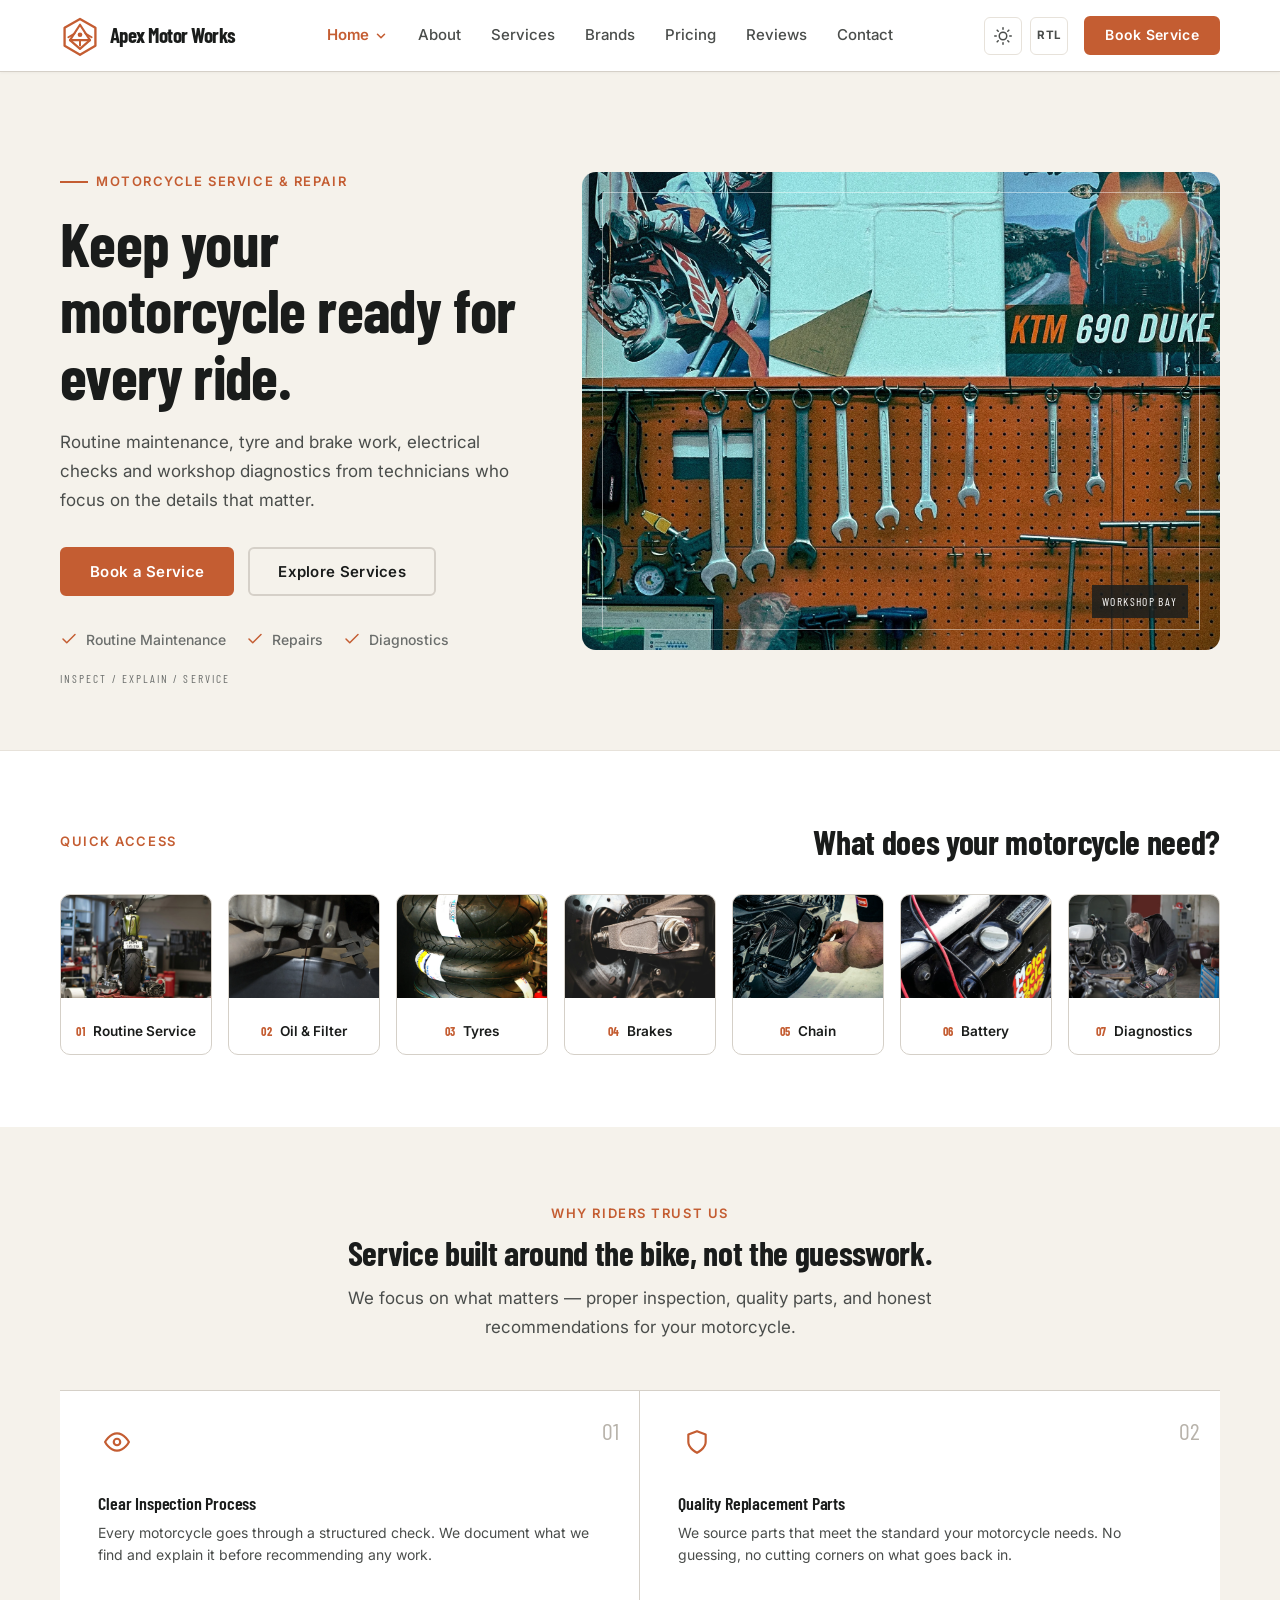
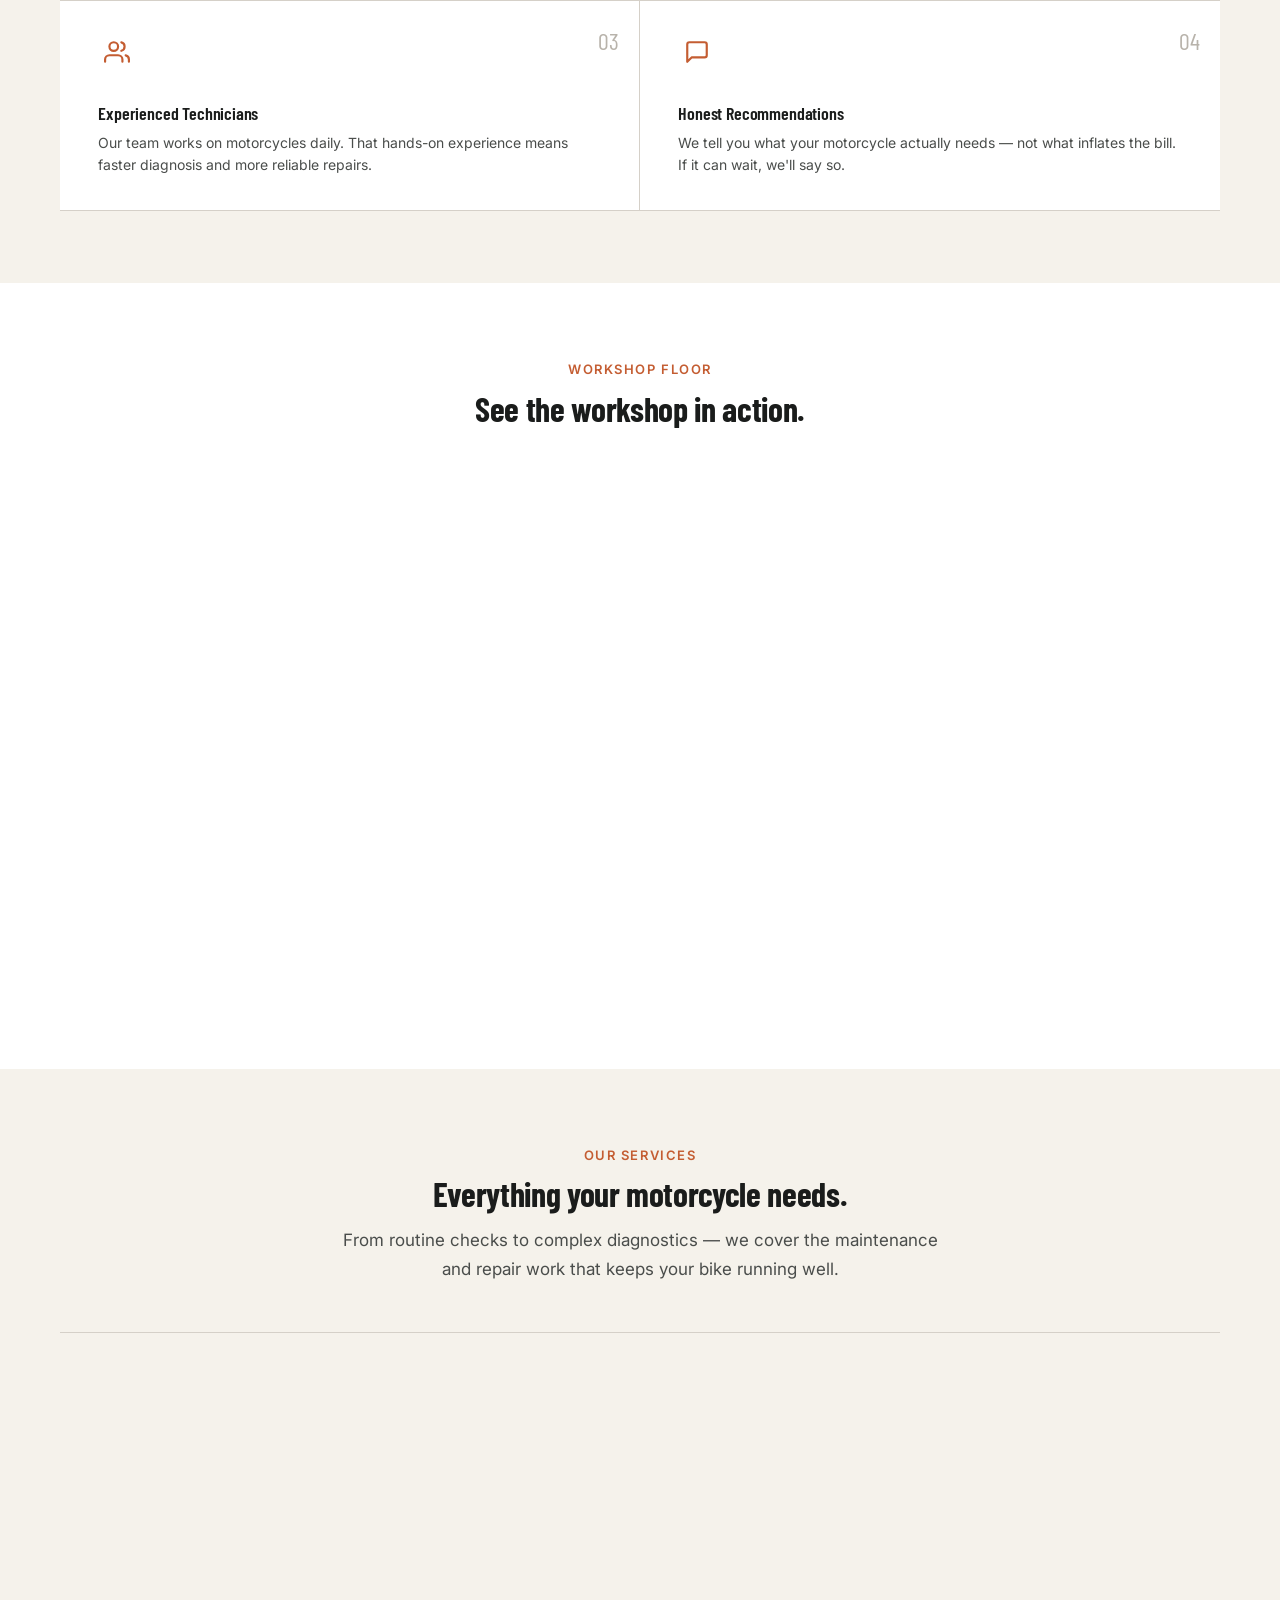
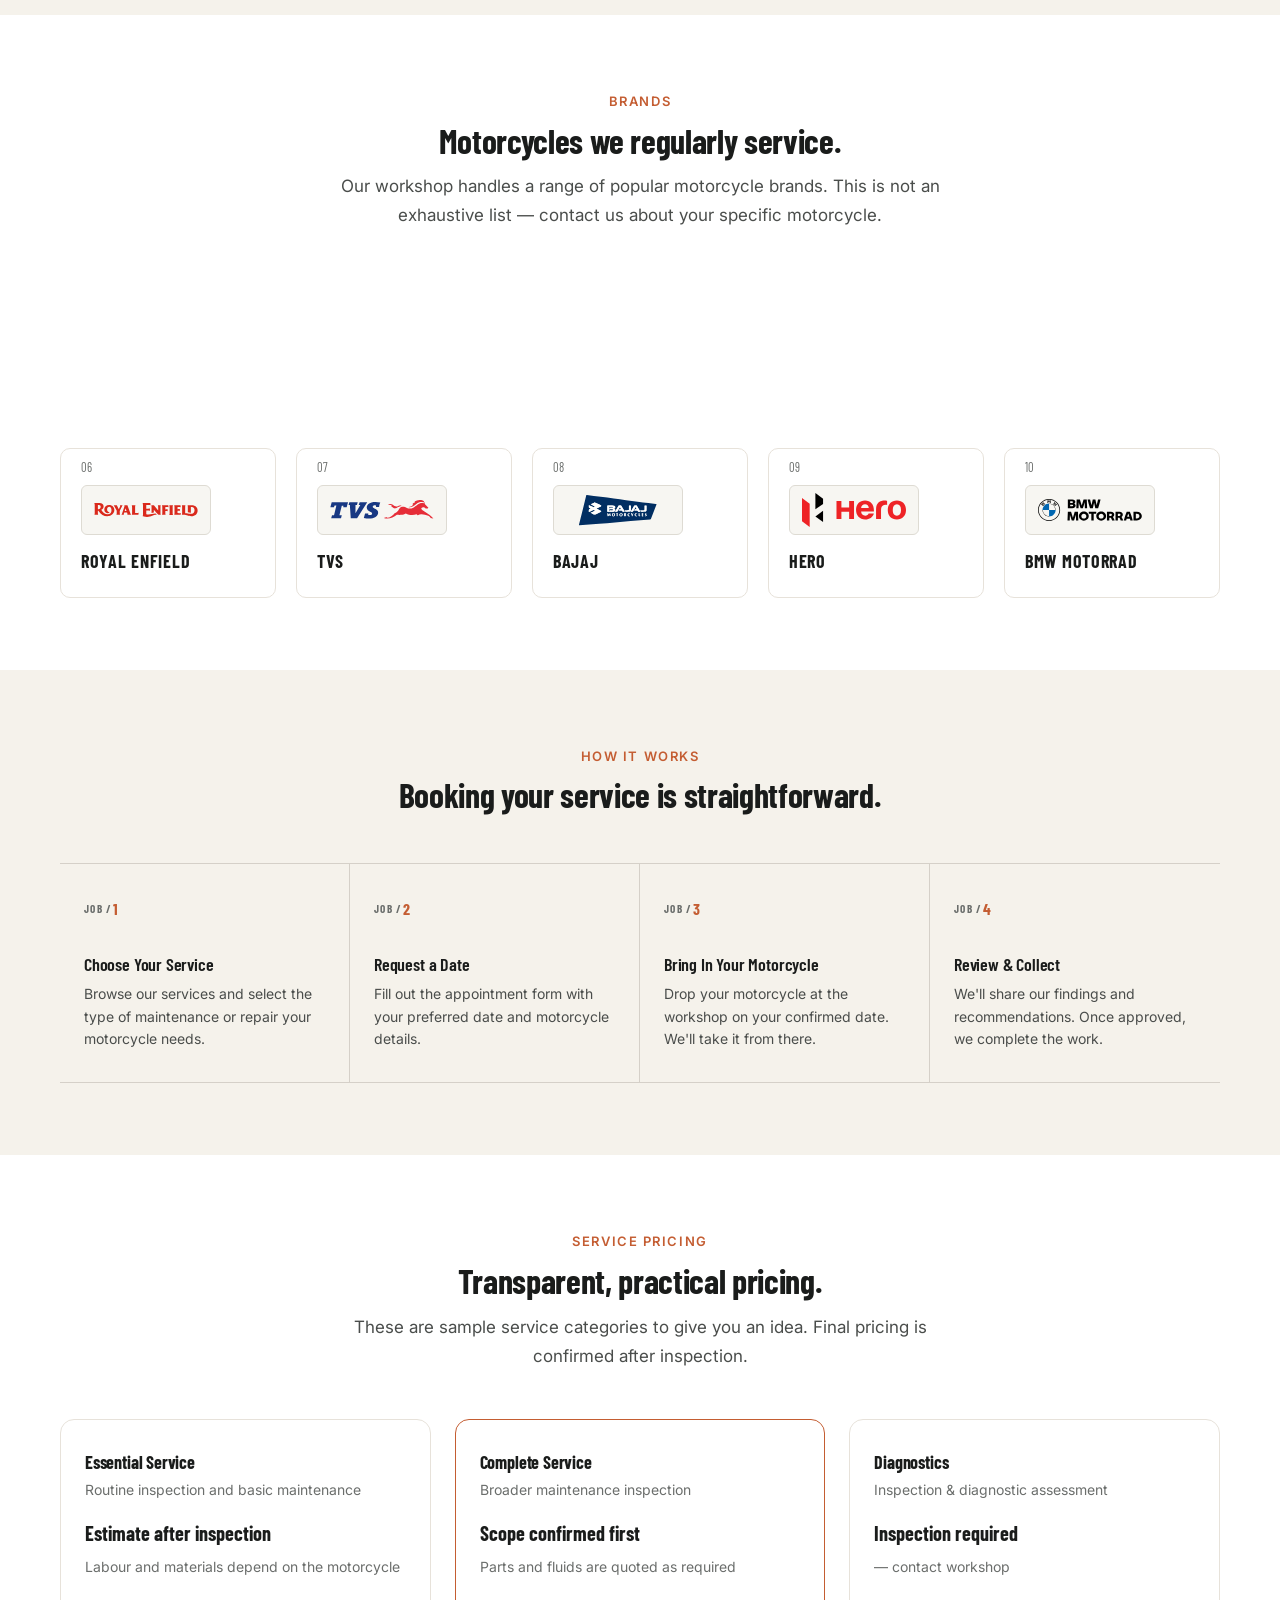
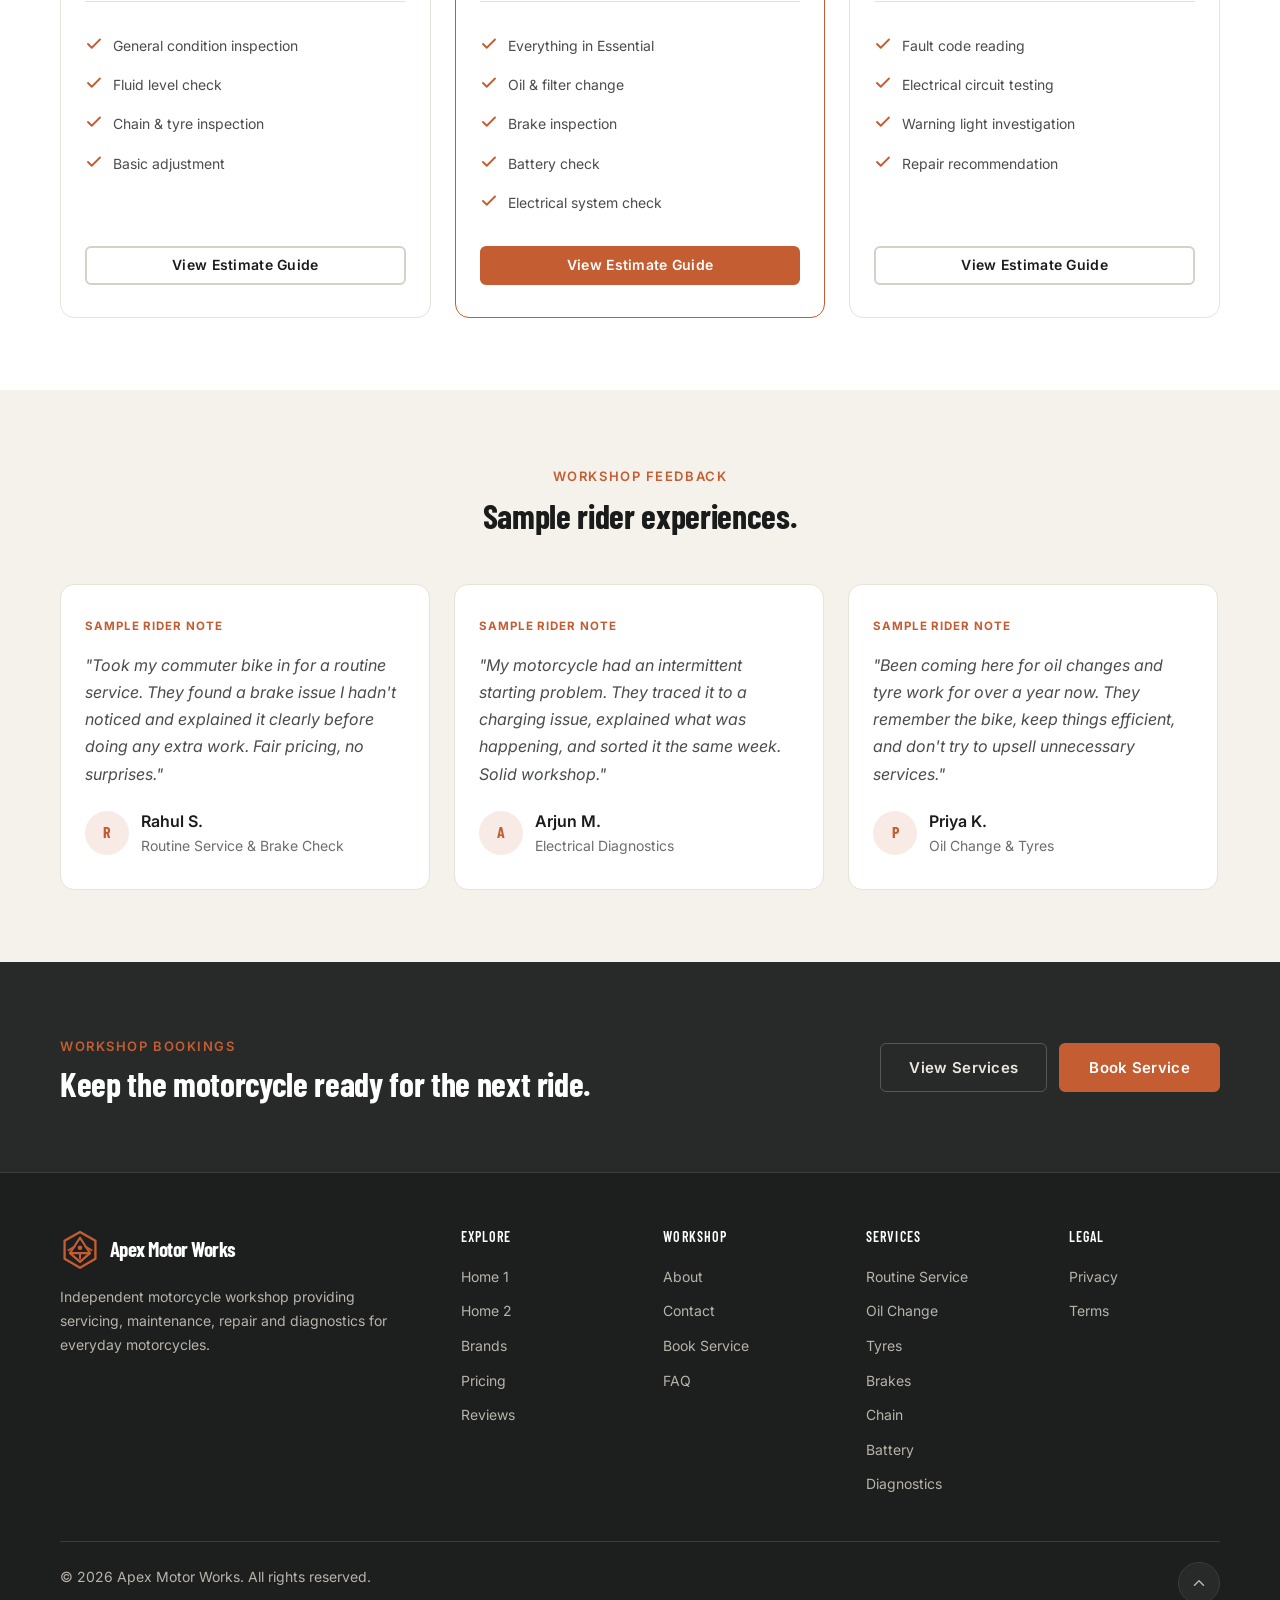
==== commit 1b9f04b1: "Fix client feedback issues sitewide and update branding to Apex Motor Works - Update brand identity " ====
--- a/index.html
+++ b/index.html
@@ -7,7 +7,7 @@
   <link rel="icon" href="assets/brand/favicon.svg" type="image/svg+xml">
   <link rel="apple-touch-icon" href="assets/brand/apple-touch-icon.png">
   <link rel="manifest" href="assets/brand/site.webmanifest">
-  <title>Apex Motoworks — Motorcycle Service &amp; Repair</title>
+  <title>Apex Motor Works — Motorcycle Service &amp; Repair</title>
   <meta name="description" content="Professional motorcycle servicing, maintenance, repair and diagnostics. Routine service, oil changes, tyres, brakes, chain care and electrical diagnostics for everyday motorcycles.">
   <link rel="preload" as="image" href="assets/images/home1-hero.webp" type="image/webp">
   <link rel="stylesheet" href="assets/css/style.css?v=20261007">
@@ -20,9 +20,9 @@
   <!-- ========== NAVBAR ========== -->
   <header class="navbar" role="banner">
     <div class="navbar__inner">
-      <a href="index.html" class="navbar__brand" aria-label="Apex Motoworks Home">
+      <a href="index.html" class="navbar__brand" aria-label="Apex Motor Works Home">
         <img class="navbar__brand-icon" src="assets/brand/logo-mark.svg" alt="" width="48" height="48">
-        <div class="navbar__brand-text">Apex Motoworks</div>
+        <div class="navbar__brand-text">Apex Motor Works</div>
       </a>
 
       <nav class="navbar__nav" aria-label="Main navigation">
@@ -59,9 +59,9 @@
   <div class="drawer-overlay" id="drawerOverlay"></div>
   <aside class="drawer" id="mobileDrawer" aria-label="Mobile navigation" aria-hidden="true" inert>
     <div class="drawer__header">
-      <a href="index.html" class="drawer__brand" aria-label="Apex Motoworks Home">
+      <a href="index.html" class="drawer__brand" aria-label="Apex Motor Works Home">
         <img class="drawer__brand-mark" src="assets/brand/logo-mark.svg" alt="" width="42" height="42">
-        <span>Apex Motoworks</span>
+        <span>Apex Motor Works</span>
       </a>
 
       <button class="drawer__close" id="drawerCloseBtn" aria-label="Close menu">
@@ -167,46 +167,67 @@
         </div>
         <div class="quick-services__grid">
           <a href="pages/service-details.html?service=routine-servicing" class="quick-service-item reveal reveal-delay-1">
-            <div class="quick-service-item__icon">
-              <svg viewBox="0 0 24 24" fill="none" stroke="currentColor" stroke-width="2" stroke-linecap="round" stroke-linejoin="round"><path d="M14.7 6.3a1 1 0 0 0 0 1.4l1.6 1.6a1 1 0 0 0 1.4 0l3.77-3.77a6 6 0 0 1-7.94 7.94l-6.91 6.91a2.12 2.12 0 0 1-3-3l6.91-6.91a6 6 0 0 1 7.94-7.94l-3.76 3.76z"/></svg>
-            </div>
-            <span class="quick-service-item__label">Routine Service</span>
+            <div class="quick-service-item__image">
+              <img src="assets/images/routine-service.webp" alt="Routine motorcycle servicing" width="300" height="200" loading="lazy">
+            </div>
+            <div class="quick-service-item__info">
+              <span class="quick-service-item__num">01</span>
+              <span class="quick-service-item__label">Routine Service</span>
+            </div>
           </a>
           <a href="pages/service-details.html?service=oil-filter" class="quick-service-item reveal reveal-delay-2">
-            <div class="quick-service-item__icon">
-              <svg viewBox="0 0 24 24" fill="none" stroke="currentColor" stroke-width="2" stroke-linecap="round" stroke-linejoin="round"><path d="M12 2.69l5.66 5.66a8 8 0 1 1-11.31 0z"/></svg>
-            </div>
-            <span class="quick-service-item__label">Oil &amp; Filter</span>
+            <div class="quick-service-item__image">
+              <img src="assets/images/oil-service.webp" alt="Motorcycle oil and filter service" width="300" height="200" loading="lazy">
+            </div>
+            <div class="quick-service-item__info">
+              <span class="quick-service-item__num">02</span>
+              <span class="quick-service-item__label">Oil &amp; Filter</span>
+            </div>
           </a>
           <a href="pages/service-details.html?service=tyre-replacement" class="quick-service-item reveal reveal-delay-3">
-            <div class="quick-service-item__icon">
-              <svg viewBox="0 0 24 24" fill="none" stroke="currentColor" stroke-width="2" stroke-linecap="round" stroke-linejoin="round"><circle cx="12" cy="12" r="10"/><circle cx="12" cy="12" r="4"/></svg>
-            </div>
-            <span class="quick-service-item__label">Tyres</span>
+            <div class="quick-service-item__image">
+              <img src="assets/images/tyre-service.webp" alt="Motorcycle tyre replacement" width="300" height="200" loading="lazy">
+            </div>
+            <div class="quick-service-item__info">
+              <span class="quick-service-item__num">03</span>
+              <span class="quick-service-item__label">Tyres</span>
+            </div>
           </a>
           <a href="pages/service-details.html?service=brake-servicing" class="quick-service-item reveal reveal-delay-4">
-            <div class="quick-service-item__icon">
-              <svg viewBox="0 0 24 24" fill="none" stroke="currentColor" stroke-width="2" stroke-linecap="round" stroke-linejoin="round"><circle cx="12" cy="12" r="10"/><line x1="4.93" y1="4.93" x2="19.07" y2="19.07"/></svg>
-            </div>
-            <span class="quick-service-item__label">Brakes</span>
+            <div class="quick-service-item__image">
+              <img src="assets/images/brake-service.webp" alt="Motorcycle brake servicing" width="300" height="200" loading="lazy">
+            </div>
+            <div class="quick-service-item__info">
+              <span class="quick-service-item__num">04</span>
+              <span class="quick-service-item__label">Brakes</span>
+            </div>
           </a>
           <a href="pages/service-details.html?service=chain-service" class="quick-service-item reveal reveal-delay-5">
-            <div class="quick-service-item__icon">
-              <svg viewBox="0 0 24 24" fill="none" stroke="currentColor" stroke-width="2" stroke-linecap="round" stroke-linejoin="round"><path d="M10 13a5 5 0 0 0 7.54.54l3-3a5 5 0 0 0-7.07-7.07l-1.72 1.71"/><path d="M14 11a5 5 0 0 0-7.54-.54l-3 3a5 5 0 0 0 7.07 7.07l1.71-1.71"/></svg>
-            </div>
-            <span class="quick-service-item__label">Chain</span>
+            <div class="quick-service-item__image">
+              <img src="assets/images/chain-service.webp" alt="Motorcycle chain adjustment and maintenance" width="300" height="200" loading="lazy">
+            </div>
+            <div class="quick-service-item__info">
+              <span class="quick-service-item__num">05</span>
+              <span class="quick-service-item__label">Chain</span>
+            </div>
           </a>
           <a href="pages/service-details.html?service=battery-service" class="quick-service-item reveal reveal-delay-6">
-            <div class="quick-service-item__icon">
-              <svg viewBox="0 0 24 24" fill="none" stroke="currentColor" stroke-width="2" stroke-linecap="round" stroke-linejoin="round"><rect x="1" y="6" width="18" height="12" rx="2" ry="2"/><line x1="23" y1="13" x2="23" y2="11"/></svg>
-            </div>
-            <span class="quick-service-item__label">Battery</span>
+            <div class="quick-service-item__image">
+              <img src="assets/images/battery-service.webp" alt="Motorcycle battery testing and service" width="300" height="200" loading="lazy">
+            </div>
+            <div class="quick-service-item__info">
+              <span class="quick-service-item__num">06</span>
+              <span class="quick-service-item__label">Battery</span>
+            </div>
           </a>
           <a href="pages/service-details.html?service=diagnostics" class="quick-service-item reveal reveal-delay-7">
-            <div class="quick-service-item__icon">
-              <svg viewBox="0 0 24 24" fill="none" stroke="currentColor" stroke-width="2" stroke-linecap="round" stroke-linejoin="round"><polyline points="22 12 18 12 15 21 9 3 6 12 2 12"/></svg>
-            </div>
-            <span class="quick-service-item__label">Diagnostics</span>
+            <div class="quick-service-item__image">
+              <img src="assets/images/diagnostics.webp" alt="Motorcycle engine and electrical diagnostics" width="300" height="200" loading="lazy">
+            </div>
+            <div class="quick-service-item__info">
+              <span class="quick-service-item__num">07</span>
+              <span class="quick-service-item__label">Diagnostics</span>
+            </div>
           </a>
         </div>
       </div>
@@ -301,60 +322,74 @@
         </div>
         <div class="services__grid">
           <div class="service-card reveal reveal-delay-1">
-            <div class="service-card__icon">
-              <svg viewBox="0 0 24 24" fill="none" stroke="currentColor" stroke-width="2" stroke-linecap="round" stroke-linejoin="round"><path d="M14.7 6.3a1 1 0 0 0 0 1.4l1.6 1.6a1 1 0 0 0 1.4 0l3.77-3.77a6 6 0 0 1-7.94 7.94l-6.91 6.91a2.12 2.12 0 0 1-3-3l6.91-6.91a6 6 0 0 1 7.94-7.94l-3.76 3.76z"/></svg>
-            </div>
-            <h3 class="service-card__title">Routine Servicing</h3>
-            <p class="service-card__desc">General inspection covering fluids, fasteners, tyres, brakes, chain and battery. Keeps your motorcycle in check between major services.</p>
-            <a href="pages/service-details.html?service=routine-servicing" class="service-card__link">Learn More <svg viewBox="0 0 24 24" fill="none" stroke="currentColor" stroke-width="2" stroke-linecap="round" stroke-linejoin="round"><line x1="5" y1="12" x2="19" y2="12"/><polyline points="12 5 19 12 12 19"/></svg></a>
+            <div class="service-card__image">
+              <img src="assets/images/routine-service.webp" alt="Routine motorcycle servicing and inspection" width="600" height="400" loading="lazy">
+            </div>
+            <div class="service-card__body">
+              <h3 class="service-card__title">Routine Servicing</h3>
+              <p class="service-card__desc">General inspection covering fluids, fasteners, tyres, brakes, chain and battery. Keeps your motorcycle in check between major services.</p>
+              <a href="pages/service-details.html?service=routine-servicing" class="service-card__link">Learn More <svg viewBox="0 0 24 24" fill="none" stroke="currentColor" stroke-width="2" stroke-linecap="round" stroke-linejoin="round"><line x1="5" y1="12" x2="19" y2="12"/><polyline points="12 5 19 12 12 19"/></svg></a>
+            </div>
           </div>
           <div class="service-card reveal reveal-delay-2">
-            <div class="service-card__icon">
-              <svg viewBox="0 0 24 24" fill="none" stroke="currentColor" stroke-width="2" stroke-linecap="round" stroke-linejoin="round"><path d="M12 2.69l5.66 5.66a8 8 0 1 1-11.31 0z"/></svg>
-            </div>
-            <h3 class="service-card__title">Engine Oil &amp; Filter Change</h3>
-            <p class="service-card__desc">Engine oil drainage and replacement with filter change. Includes leak inspection and oil level verification.</p>
-            <a href="pages/service-details.html?service=oil-filter" class="service-card__link">Learn More <svg viewBox="0 0 24 24" fill="none" stroke="currentColor" stroke-width="2" stroke-linecap="round" stroke-linejoin="round"><line x1="5" y1="12" x2="19" y2="12"/><polyline points="12 5 19 12 12 19"/></svg></a>
+            <div class="service-card__image">
+              <img src="assets/images/oil-service.webp" alt="Motorcycle engine oil drainage and filter replacement" width="600" height="400" loading="lazy">
+            </div>
+            <div class="service-card__body">
+              <h3 class="service-card__title">Engine Oil &amp; Filter Change</h3>
+              <p class="service-card__desc">Engine oil drainage and replacement with filter change. Includes leak inspection and oil level verification.</p>
+              <a href="pages/service-details.html?service=oil-filter" class="service-card__link">Learn More <svg viewBox="0 0 24 24" fill="none" stroke="currentColor" stroke-width="2" stroke-linecap="round" stroke-linejoin="round"><line x1="5" y1="12" x2="19" y2="12"/><polyline points="12 5 19 12 12 19"/></svg></a>
+            </div>
           </div>
           <div class="service-card reveal reveal-delay-3">
-            <div class="service-card__icon">
-              <svg viewBox="0 0 24 24" fill="none" stroke="currentColor" stroke-width="2" stroke-linecap="round" stroke-linejoin="round"><circle cx="12" cy="12" r="10"/><circle cx="12" cy="12" r="4"/></svg>
-            </div>
-            <h3 class="service-card__title">Tyre Replacement</h3>
-            <p class="service-card__desc">Tyre inspection, wear assessment, replacement and pressure check. Valve and rim condition also inspected.</p>
-            <a href="pages/service-details.html?service=tyre-replacement" class="service-card__link">Learn More <svg viewBox="0 0 24 24" fill="none" stroke="currentColor" stroke-width="2" stroke-linecap="round" stroke-linejoin="round"><line x1="5" y1="12" x2="19" y2="12"/><polyline points="12 5 19 12 12 19"/></svg></a>
+            <div class="service-card__image">
+              <img src="assets/images/tyre-service.webp" alt="New motorcycle street tyres and wheel inspection" width="600" height="400" loading="lazy">
+            </div>
+            <div class="service-card__body">
+              <h3 class="service-card__title">Tyre Replacement</h3>
+              <p class="service-card__desc">Tyre inspection, wear assessment, replacement and pressure check. Valve and rim condition also inspected.</p>
+              <a href="pages/service-details.html?service=tyre-replacement" class="service-card__link">Learn More <svg viewBox="0 0 24 24" fill="none" stroke="currentColor" stroke-width="2" stroke-linecap="round" stroke-linejoin="round"><line x1="5" y1="12" x2="19" y2="12"/><polyline points="12 5 19 12 12 19"/></svg></a>
+            </div>
           </div>
           <div class="service-card reveal reveal-delay-4">
-            <div class="service-card__icon">
-              <svg viewBox="0 0 24 24" fill="none" stroke="currentColor" stroke-width="2" stroke-linecap="round" stroke-linejoin="round"><circle cx="12" cy="12" r="10"/><line x1="4.93" y1="4.93" x2="19.07" y2="19.07"/></svg>
-            </div>
-            <h3 class="service-card__title">Brake Servicing</h3>
-            <p class="service-card__desc">Pad and disc inspection, fluid check, lever adjustment and caliper assessment. Keeps your stopping power consistent.</p>
-            <a href="pages/service-details.html?service=brake-servicing" class="service-card__link">Learn More <svg viewBox="0 0 24 24" fill="none" stroke="currentColor" stroke-width="2" stroke-linecap="round" stroke-linejoin="round"><line x1="5" y1="12" x2="19" y2="12"/><polyline points="12 5 19 12 12 19"/></svg></a>
+            <div class="service-card__image">
+              <img src="assets/images/brake-service.webp" alt="Motorcycle brake caliper and disc rotor servicing" width="600" height="400" loading="lazy">
+            </div>
+            <div class="service-card__body">
+              <h3 class="service-card__title">Brake Servicing</h3>
+              <p class="service-card__desc">Pad and disc inspection, fluid check, lever adjustment and caliper assessment. Keeps your stopping power consistent.</p>
+              <a href="pages/service-details.html?service=brake-servicing" class="service-card__link">Learn More <svg viewBox="0 0 24 24" fill="none" stroke="currentColor" stroke-width="2" stroke-linecap="round" stroke-linejoin="round"><line x1="5" y1="12" x2="19" y2="12"/><polyline points="12 5 19 12 12 19"/></svg></a>
+            </div>
           </div>
           <div class="service-card reveal reveal-delay-5">
-            <div class="service-card__icon">
-              <svg viewBox="0 0 24 24" fill="none" stroke="currentColor" stroke-width="2" stroke-linecap="round" stroke-linejoin="round"><path d="M10 13a5 5 0 0 0 7.54.54l3-3a5 5 0 0 0-7.07-7.07l-1.72 1.71"/><path d="M14 11a5 5 0 0 0-7.54-.54l-3 3a5 5 0 0 0 7.07 7.07l1.71-1.71"/></svg>
-            </div>
-            <h3 class="service-card__title">Chain Adjustment &amp; Lubrication</h3>
-            <p class="service-card__desc">Chain tension, cleaning, lubrication and sprocket condition check. Essential for drivetrain longevity.</p>
-            <a href="pages/service-details.html?service=chain-service" class="service-card__link">Learn More <svg viewBox="0 0 24 24" fill="none" stroke="currentColor" stroke-width="2" stroke-linecap="round" stroke-linejoin="round"><line x1="5" y1="12" x2="19" y2="12"/><polyline points="12 5 19 12 12 19"/></svg></a>
+            <div class="service-card__image">
+              <img src="assets/images/chain-service.webp" alt="Motorcycle drive chain tensioning and lubrication" width="600" height="400" loading="lazy">
+            </div>
+            <div class="service-card__body">
+              <h3 class="service-card__title">Chain Adjustment &amp; Lubrication</h3>
+              <p class="service-card__desc">Chain tension, cleaning, lubrication and sprocket condition check. Essential for drivetrain longevity.</p>
+              <a href="pages/service-details.html?service=chain-service" class="service-card__link">Learn More <svg viewBox="0 0 24 24" fill="none" stroke="currentColor" stroke-width="2" stroke-linecap="round" stroke-linejoin="round"><line x1="5" y1="12" x2="19" y2="12"/><polyline points="12 5 19 12 12 19"/></svg></a>
+            </div>
           </div>
           <div class="service-card reveal reveal-delay-6">
-            <div class="service-card__icon">
-              <svg viewBox="0 0 24 24" fill="none" stroke="currentColor" stroke-width="2" stroke-linecap="round" stroke-linejoin="round"><rect x="1" y="6" width="18" height="12" rx="2" ry="2"/><line x1="23" y1="13" x2="23" y2="11"/></svg>
-            </div>
-            <h3 class="service-card__title">Battery Testing &amp; Replacement</h3>
-            <p class="service-card__desc">Battery voltage and load testing, terminal inspection, charging system check and replacement recommendation.</p>
-            <a href="pages/service-details.html?service=battery-service" class="service-card__link">Learn More <svg viewBox="0 0 24 24" fill="none" stroke="currentColor" stroke-width="2" stroke-linecap="round" stroke-linejoin="round"><line x1="5" y1="12" x2="19" y2="12"/><polyline points="12 5 19 12 12 19"/></svg></a>
+            <div class="service-card__image">
+              <img src="assets/images/battery-service.webp" alt="Motorcycle battery testing with multimeter" width="600" height="400" loading="lazy">
+            </div>
+            <div class="service-card__body">
+              <h3 class="service-card__title">Battery Testing &amp; Replacement</h3>
+              <p class="service-card__desc">Battery voltage and load testing, terminal inspection, charging system check and replacement recommendation.</p>
+              <a href="pages/service-details.html?service=battery-service" class="service-card__link">Learn More <svg viewBox="0 0 24 24" fill="none" stroke="currentColor" stroke-width="2" stroke-linecap="round" stroke-linejoin="round"><line x1="5" y1="12" x2="19" y2="12"/><polyline points="12 5 19 12 12 19"/></svg></a>
+            </div>
           </div>
           <div class="service-card reveal reveal-delay-7">
-            <div class="service-card__icon">
-              <svg viewBox="0 0 24 24" fill="none" stroke="currentColor" stroke-width="2" stroke-linecap="round" stroke-linejoin="round"><polyline points="22 12 18 12 15 21 9 3 6 12 2 12"/></svg>
-            </div>
-            <h3 class="service-card__title">Engine &amp; Electrical Diagnostics</h3>
-            <p class="service-card__desc">Fault code reading, electrical testing, sensor inspection and systematic investigation of engine and electrical issues.</p>
-            <a href="pages/service-details.html?service=diagnostics" class="service-card__link">Learn More <svg viewBox="0 0 24 24" fill="none" stroke="currentColor" stroke-width="2" stroke-linecap="round" stroke-linejoin="round"><line x1="5" y1="12" x2="19" y2="12"/><polyline points="12 5 19 12 12 19"/></svg></a>
+            <div class="service-card__image">
+              <img src="assets/images/diagnostics.webp" alt="Technician troubleshooting motorcycle electrical and engine diagnostics" width="600" height="400" loading="lazy">
+            </div>
+            <div class="service-card__body">
+              <h3 class="service-card__title">Engine &amp; Electrical Diagnostics</h3>
+              <p class="service-card__desc">Fault code reading, electrical testing, sensor inspection and systematic investigation of engine and electrical issues.</p>
+              <a href="pages/service-details.html?service=diagnostics" class="service-card__link">Learn More <svg viewBox="0 0 24 24" fill="none" stroke="currentColor" stroke-width="2" stroke-linecap="round" stroke-linejoin="round"><line x1="5" y1="12" x2="19" y2="12"/><polyline points="12 5 19 12 12 19"/></svg></a>
+            </div>
           </div>
         </div>
       </div>
@@ -618,9 +653,9 @@
     <div class="container">
       <div class="footer__grid">
         <div class="footer__brand-area">
-          <a href="index.html" class="navbar__brand" aria-label="Apex Motoworks Home">
+          <a href="index.html" class="navbar__brand" aria-label="Apex Motor Works Home">
             <img class="navbar__brand-icon" src="assets/brand/logo-mark.svg" alt="" width="48" height="48">
-            <span class="navbar__brand-text">Apex Motoworks</span>
+            <span class="navbar__brand-text">Apex Motor Works</span>
           </a>
           <p class="footer__brand-desc">Independent motorcycle workshop providing servicing, maintenance, repair and diagnostics for everyday motorcycles.</p>
         </div>
@@ -656,7 +691,7 @@
         </div>
       </div>
       <div class="footer__bottom">
-        <p class="footer__copy">&copy; <span data-current-year>2026</span> Apex Motoworks. All rights reserved.</p>
+        <p class="footer__copy">&copy; <span data-current-year>2026</span> Apex Motor Works. All rights reserved.</p>
         <button class="btn--back-to-top" id="backToTop" aria-label="Back to top"><svg viewBox="0 0 24 24" fill="none" stroke="currentColor" stroke-width="2" stroke-linecap="round" stroke-linejoin="round"><polyline points="18 15 12 9 6 15"/></svg></button>
       </div>
     </div>
--- a/assets/css/style.css
+++ b/assets/css/style.css
@@ -880,9 +880,10 @@
 
 .service-card {
   background: var(--bg-card);
-  border: 1px solid var(--border-light);
+  border: 1px solid var(--border-color);
   border-radius: var(--radius-md);
-  padding: 2rem 1.5rem;
+  overflow: hidden;
+  padding: 0;
   transition: all var(--transition-fast);
   display: flex;
   flex-direction: column;
@@ -892,6 +893,33 @@
   border-color: var(--accent);
   box-shadow: var(--shadow-md);
   transform: translateY(-3px);
+}
+
+.service-card__image {
+  width: 100%;
+  height: 210px;
+  overflow: hidden;
+  background: var(--charcoal);
+  position: relative;
+}
+
+.service-card__image img {
+  width: 100%;
+  height: 100%;
+  object-fit: cover;
+  display: block;
+  transition: transform var(--transition-base);
+}
+
+.service-card:hover .service-card__image img {
+  transform: scale(1.05);
+}
+
+.service-card__body {
+  padding: 1.5rem;
+  display: flex;
+  flex-direction: column;
+  flex: 1;
 }
 
 .service-card__icon {
@@ -1355,6 +1383,74 @@
   line-height: 1.7;
 }
 
+.make-approach__header-split {
+  display: grid;
+  grid-template-columns: minmax(0, 1.25fr) minmax(0, 0.75fr);
+  gap: clamp(2rem, 4vw, 3.5rem);
+  align-items: center;
+  margin-block-end: 2.5rem;
+}
+
+.make-approach__image {
+  border-radius: var(--radius-md);
+  overflow: hidden;
+  max-height: 260px;
+  box-shadow: var(--shadow-md);
+  border: 1px solid var(--border-color);
+  background: var(--charcoal);
+}
+
+.make-approach__image img {
+  width: 100%;
+  height: 100%;
+  max-height: 260px;
+  aspect-ratio: 16 / 10;
+  object-fit: cover;
+  display: block;
+}
+
+@media (max-width: 768px) {
+  .make-approach__header-split {
+    grid-template-columns: 1fr;
+    gap: 1.5rem;
+  }
+}
+
+.page-hero__grid {
+  display: grid;
+  grid-template-columns: minmax(0, 1.25fr) minmax(0, 0.75fr);
+  gap: clamp(2rem, 4vw, 4rem);
+  align-items: center;
+}
+
+.page-hero__image {
+  border-radius: var(--radius-md);
+  overflow: hidden;
+  box-shadow: var(--shadow-md);
+  max-height: 280px;
+  background: var(--charcoal);
+  border: 1px solid var(--border-color);
+}
+
+.page-hero__image img {
+  width: 100%;
+  height: 100%;
+  max-height: 280px;
+  aspect-ratio: 16 / 10;
+  object-fit: cover;
+  display: block;
+}
+
+@media (max-width: 768px) {
+  .page-hero__grid {
+    grid-template-columns: 1fr;
+    gap: 1.5rem;
+  }
+  .page-hero__image {
+    max-height: 240px;
+  }
+}
+
 .page-hero__actions {
   display: flex;
   align-items: center;
@@ -2081,14 +2177,6 @@
   .make-rail__names {
     grid-template-columns: repeat(2, 1fr);
   }
-
-  .make-rail__names span:nth-child(5n) {
-    border-inline-end: 1px solid var(--border-color);
-  }
-
-  .make-rail__names span:nth-child(2n) {
-    border-inline-end: 0;
-  }
 }
 
 @media (max-width: 768px) {
@@ -2274,15 +2362,6 @@
 
   .hero__image {
     height: 260px;
-  }
-
-  .quick-service-item {
-    padding: 1.25rem 0.5rem;
-  }
-
-  .quick-service-item__icon {
-    width: 42px;
-    height: 42px;
   }
 }
 
@@ -2476,33 +2555,80 @@
   align-items: end;
   justify-content: space-between;
   gap: 2rem;
+  margin-bottom: 2rem;
 }
 
 .quick-services__grid {
-  display: flex;
-  gap: 0;
-  overflow-x: auto;
-  border-block: 1px solid var(--border-color);
-  scrollbar-width: thin;
+  display: grid;
+  grid-template-columns: repeat(7, 1fr);
+  gap: 1rem;
+  overflow: visible;
+  border: 0;
 }
 
 .quick-service-item {
-  min-width: 168px;
-  flex: 1 0 0;
-  border: 0;
-  border-inline-end: 1px solid var(--border-color);
-  border-radius: 0;
-  background: transparent;
-}
-
-.quick-service-item:last-child {
-  border-inline-end: 0;
+  display: flex;
+  flex-direction: column;
+  background: var(--bg-card);
+  border: 1px solid var(--border-color);
+  border-radius: var(--radius-md);
+  overflow: hidden;
+  text-decoration: none;
+  min-width: 0;
+  min-height: 0;
+  padding: 0;
+  transition: transform var(--transition-fast), border-color var(--transition-fast), box-shadow var(--transition-fast);
 }
 
 .quick-service-item:hover,
 .quick-service-item:focus-visible {
-  background: var(--accent-light);
+  transform: translateY(-3px);
+  border-color: var(--accent);
+  box-shadow: var(--shadow-md);
+  background: var(--bg-card);
+}
+
+.quick-service-item__image {
+  width: 100%;
+  aspect-ratio: 16 / 11;
+  overflow: hidden;
+  background: var(--charcoal);
+}
+
+.quick-service-item__image img {
+  width: 100%;
+  height: 100%;
+  object-fit: cover;
+  display: block;
+  transition: transform var(--transition-base);
+}
+
+.quick-service-item:hover .quick-service-item__image img,
+.quick-service-item:focus-visible .quick-service-item__image img {
+  transform: scale(1.06);
+}
+
+.quick-service-item__info {
+  display: flex;
+  align-items: baseline;
+  gap: 0.45rem;
+  padding: 0.75rem 0.65rem;
+}
+
+.quick-service-item__num {
+  font-family: var(--font-heading);
+  font-size: 0.75rem;
+  font-weight: 700;
   color: var(--accent);
+  letter-spacing: 0.05em;
+  flex-shrink: 0;
+}
+
+.quick-service-item__label {
+  font-size: 0.85rem;
+  font-weight: 600;
+  color: var(--text-primary);
+  line-height: 1.25;
 }
 
 .benefits__grid {
@@ -2753,6 +2879,19 @@
   margin-block-end: 2rem;
   color: rgba(255,255,255,.78);
   font-size: var(--fs-body-lg);
+}
+
+.panorama-hero .btn--secondary {
+  background-color: transparent;
+  color: #ffffff;
+  border: 2px solid rgba(255, 255, 255, 0.75);
+}
+
+.panorama-hero .btn--secondary:hover {
+  background-color: rgba(255, 255, 255, 0.15);
+  border-color: #ffffff;
+  color: #ffffff;
+  transform: translateY(-1px);
 }
 
 .panorama-hero__index {
@@ -2877,23 +3016,55 @@
 .process-stop p { font-size: .9rem; }
 
 .make-rail { background: var(--bg-secondary); }
-.make-rail__heading { display: flex; justify-content: space-between; align-items: end; gap: 2rem; margin-block-end: 2rem; }
+.make-rail__heading { margin-block-end: 2rem; }
+.make-rail__title-group {
+  display: flex;
+  flex-direction: column;
+  align-items: flex-start;
+  gap: 0.5rem;
+}
 .make-rail__names {
   display: grid;
   grid-template-columns: repeat(5, 1fr);
   border-block-start: 1px solid var(--border-color);
-}
-.make-rail__names span {
-  padding: 1.2rem;
+  border-inline-start: 1px solid var(--border-color);
+}
+.make-rail__brand {
+  display: flex;
+  flex-direction: column;
+  align-items: center;
+  justify-content: center;
+  gap: 0.85rem;
+  padding: 1.75rem 1.25rem;
   border-block-end: 1px solid var(--border-color);
   border-inline-end: 1px solid var(--border-color);
+  background: var(--bg-card);
+  transition: background var(--transition-fast), transform var(--transition-fast);
+}
+.make-rail__brand:hover {
+  background: var(--bg-surface);
+}
+.make-rail__logo {
+  height: 42px;
+  width: 100%;
+  display: flex;
+  align-items: center;
+  justify-content: center;
+}
+.make-rail__logo img {
+  max-height: 38px;
+  max-width: 130px;
+  width: auto;
+  height: auto;
+  object-fit: contain;
+}
+.make-rail__name {
   font-family: var(--font-heading);
-  font-size: var(--fs-h3);
+  font-size: var(--fs-small);
   font-weight: 700;
   text-align: center;
-}
-.make-rail__names span:nth-child(5n) {
-  border-inline-end: 0;
+  color: var(--text-primary);
+  letter-spacing: 0.02em;
 }
 .make-rail__note { max-width: 760px; margin-block-start: 1.5rem; font-size: .82rem; }
 
@@ -3647,8 +3818,8 @@
 }
 
 @media (max-width: 480px) {
-  .make-rail__names { grid-template-columns: 1fr; }
-  .make-rail__names span { border-inline-end: 0; text-align: start; padding: 1rem; }
+  .make-rail__names { grid-template-columns: repeat(2, 1fr); }
+  .make-rail__brand { padding: 1.25rem 0.75rem; }
 }
 
 @media (max-width: 360px) {
@@ -3732,61 +3903,7 @@
 }
 
 /* Home 1 — workshop selector and inspection ledger */
-.quick-services__grid {
-  counter-reset: service-selector;
-  scroll-snap-type: inline mandatory;
-  scrollbar-gutter: stable;
-}
-
-.quick-service-item {
-  counter-increment: service-selector;
-  position: relative;
-  min-width: 176px;
-  min-height: 152px;
-  align-items: flex-start;
-  justify-content: flex-end;
-  padding: 1.25rem;
-  scroll-snap-align: start;
-}
-
-.quick-service-item::before {
-  content: '0' counter(service-selector);
-  position: absolute;
-  inset-block-start: 1rem;
-  inset-inline-start: 1.25rem;
-  color: var(--accent);
-  font-family: var(--font-heading);
-  font-size: .78rem;
-  font-weight: 700;
-  letter-spacing: .08em;
-}
-
-.quick-service-item::after {
-  content: '↗';
-  position: absolute;
-  inset-block-start: .85rem;
-  inset-inline-end: 1.1rem;
-  color: var(--text-tertiary);
-  transition: color var(--transition-fast), transform var(--transition-fast);
-}
-
-.quick-service-item:hover::after,
-.quick-service-item:focus-visible::after {
-  color: var(--accent);
-  transform: translate(2px, -2px);
-}
-
-.quick-service-item__icon {
-  width: 34px;
-  height: 34px;
-  margin: 0 0 .75rem;
-  border: 0;
-  background: transparent;
-}
-
-.quick-service-item__label {
-  text-align: start;
-}
+
 
 .benefits__grid {
   display: grid;
@@ -4877,10 +4994,6 @@
     width: 100%;
   }
 
-  .quick-service-item {
-    min-width: 154px;
-  }
-
   .workshop-gallery__grid {
     grid-template-columns: 1fr 1fr;
     grid-template-rows: auto auto;
--- a/assets/css/dark-mode.css
+++ b/assets/css/dark-mode.css
@@ -160,9 +160,11 @@
 }
 
 /* Preserve manufacturer artwork on a neutral plate without recoloring it. */
-[data-theme="dark"] .brand-card__logo {
+[data-theme="dark"] .brand-card__logo,
+[data-theme="dark"] .make-rail__logo {
   border-color: #dedbd3;
   background: #f7f6f2;
+  border-radius: var(--radius-sm);
 }
 
 /* Card text */
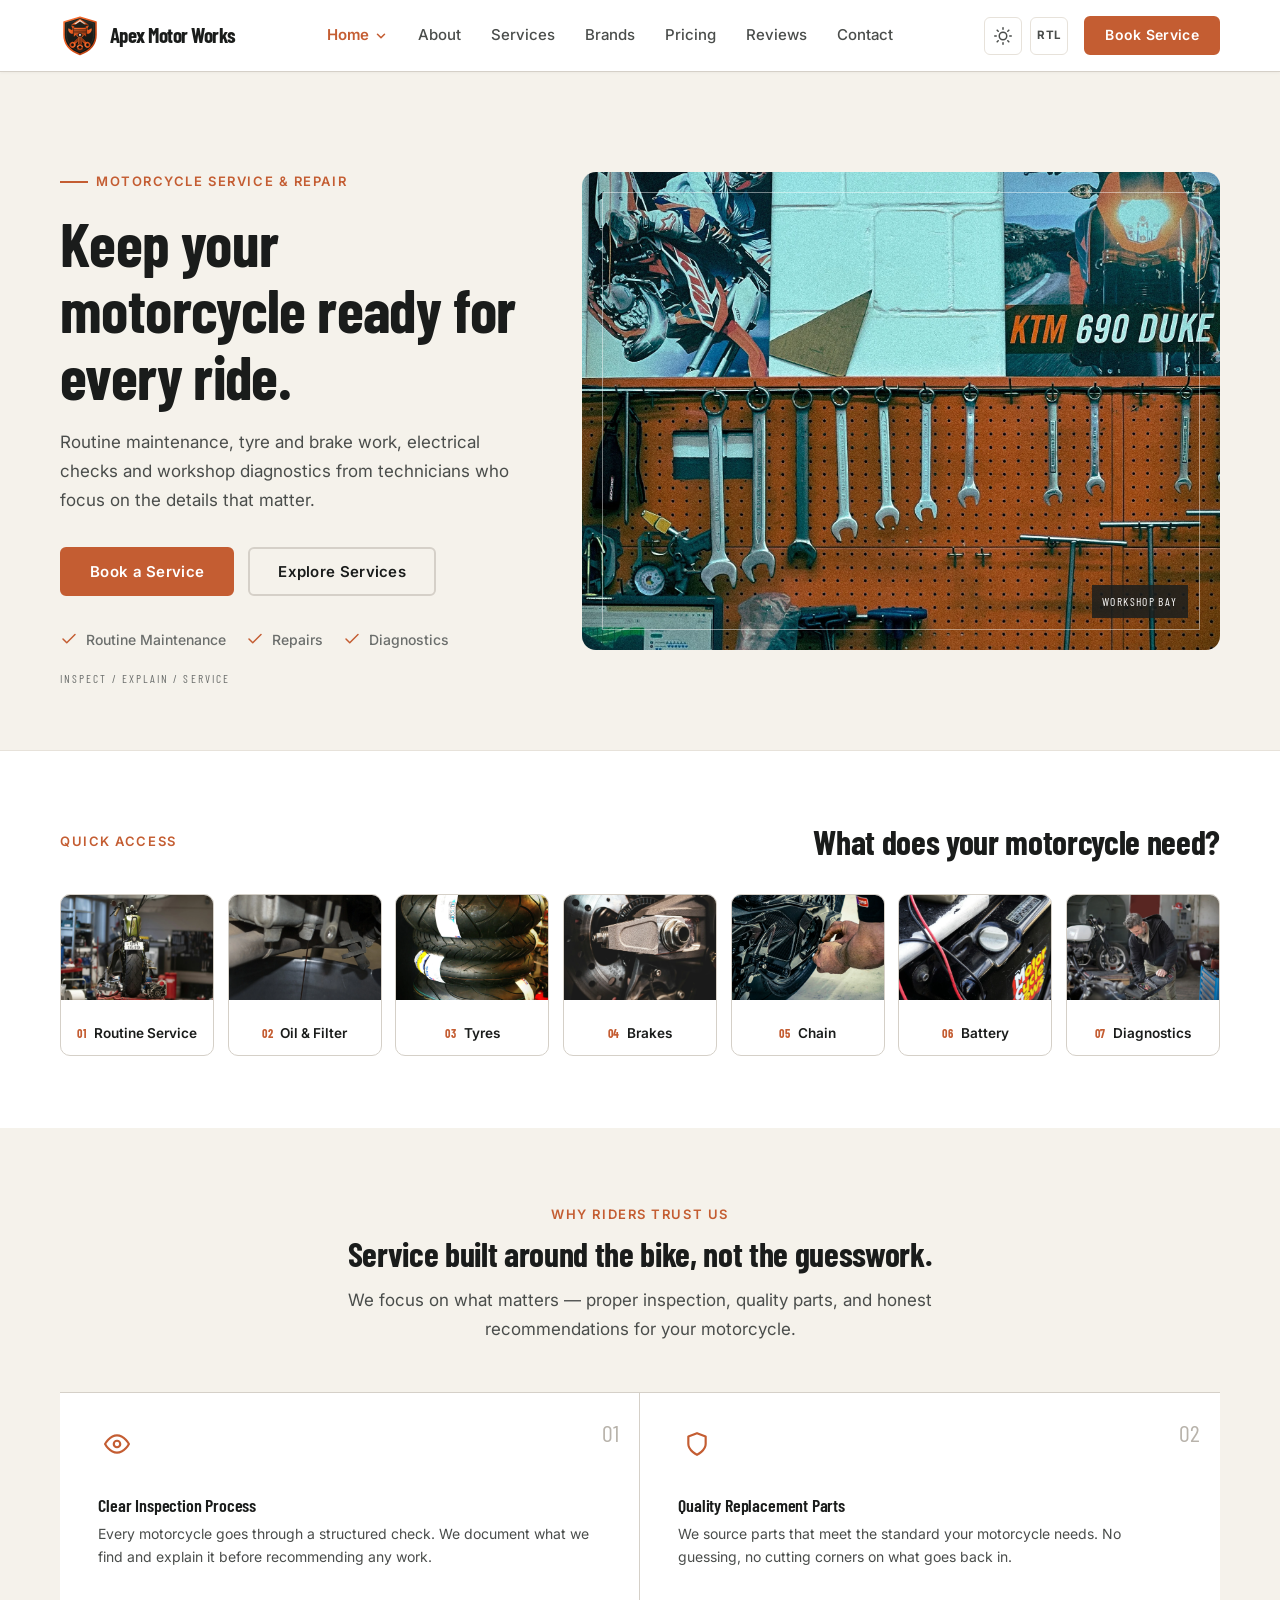
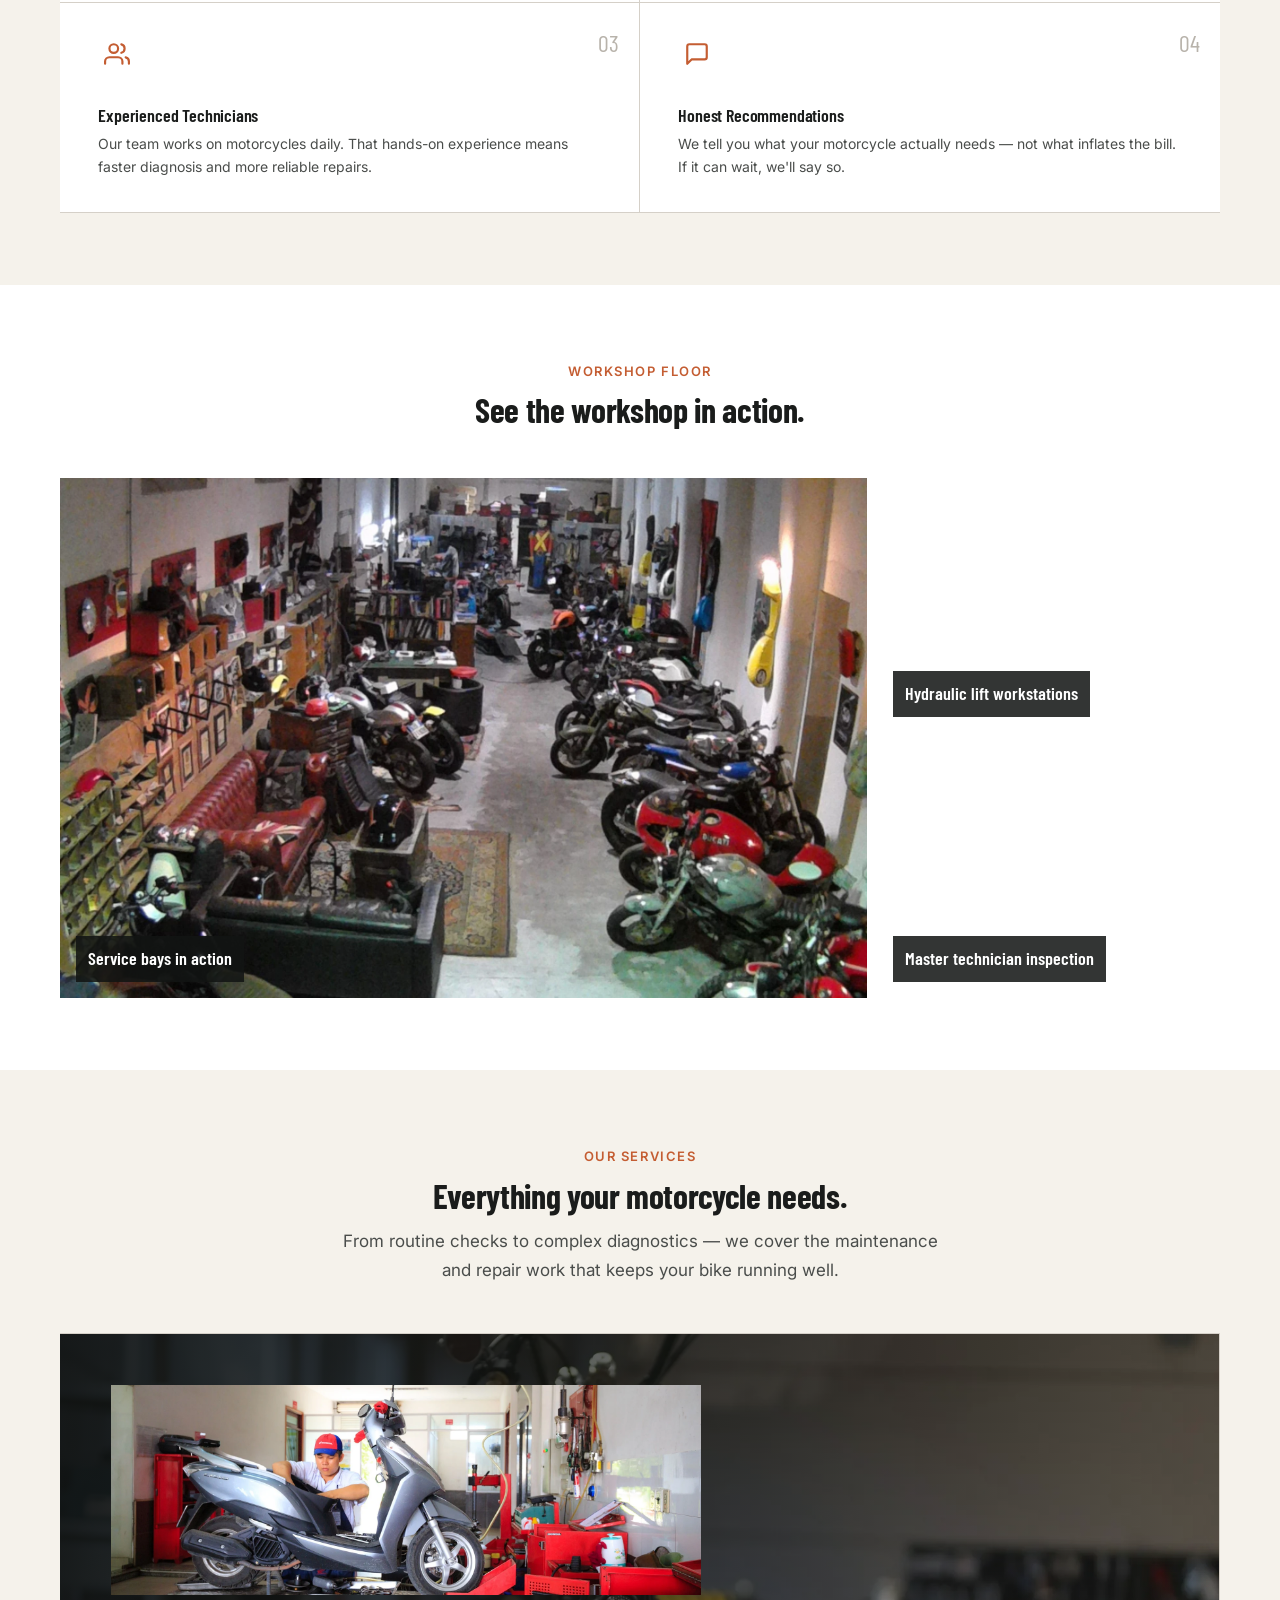
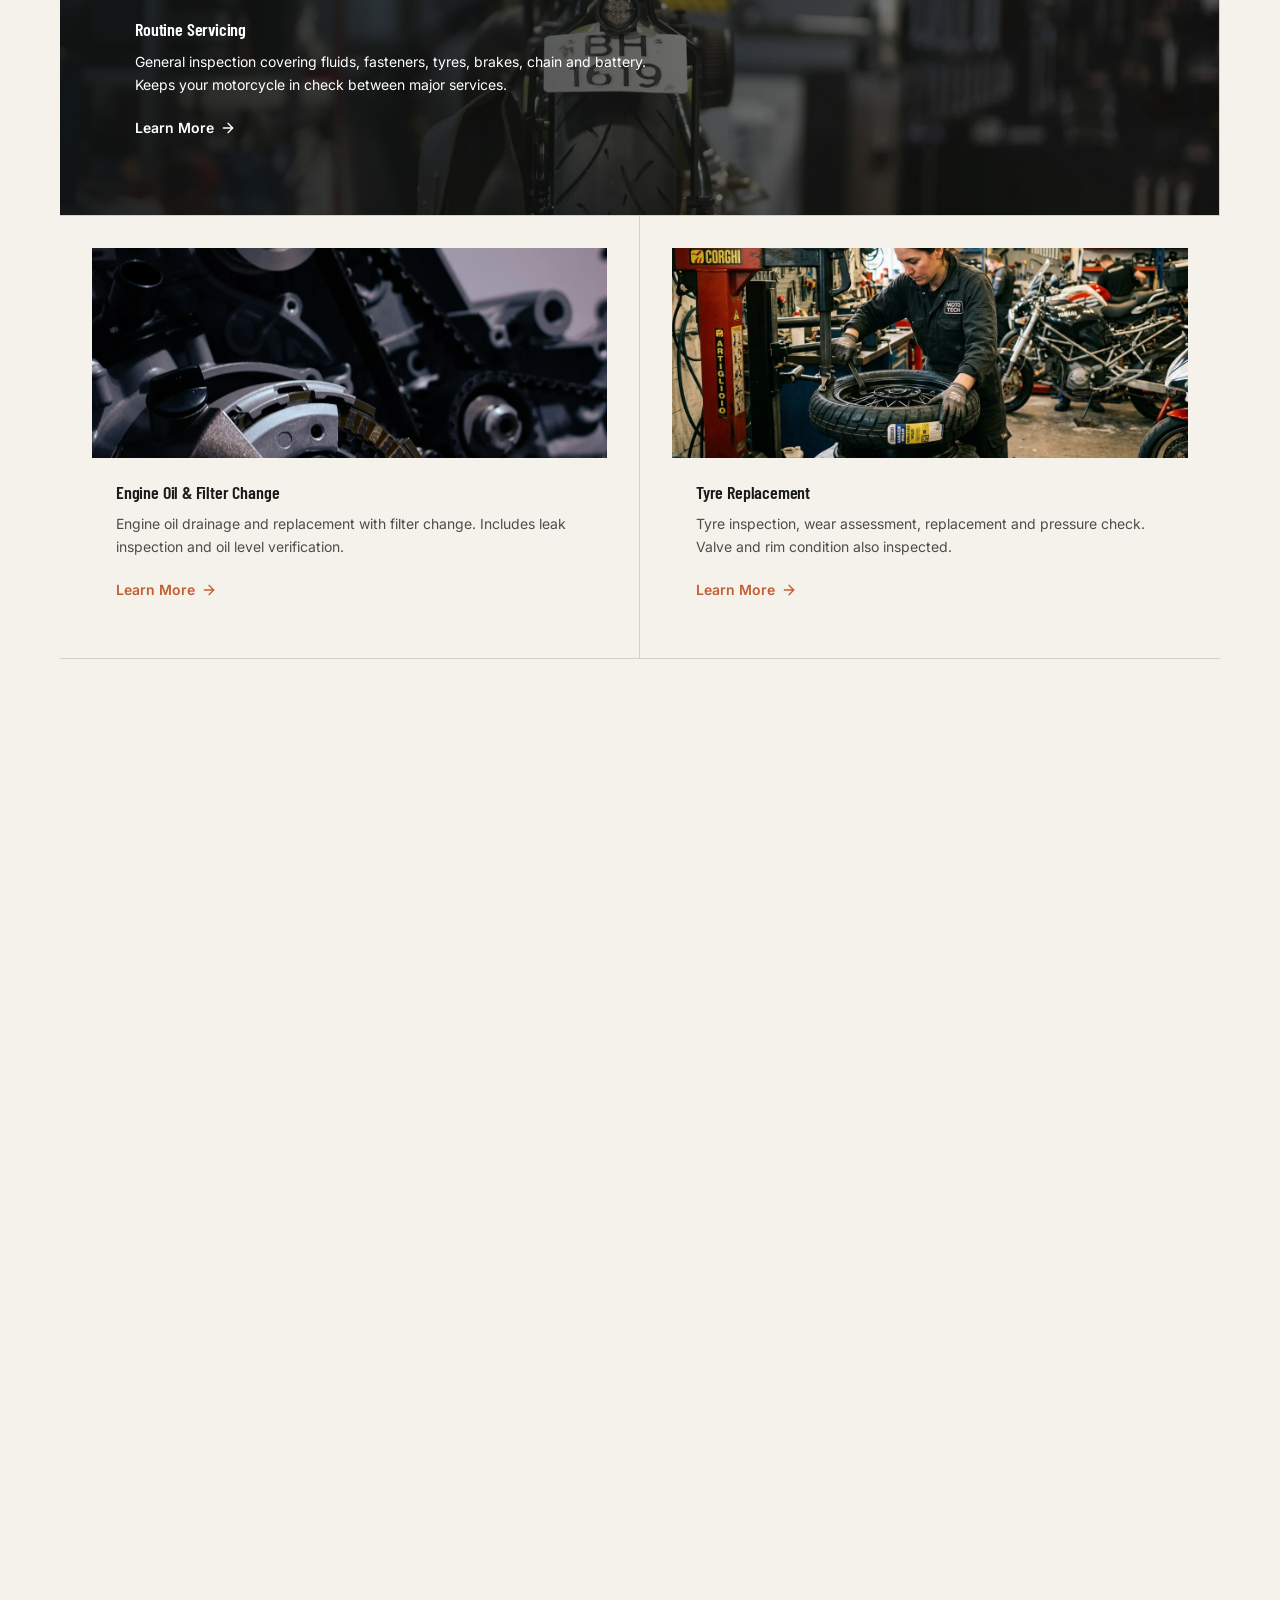
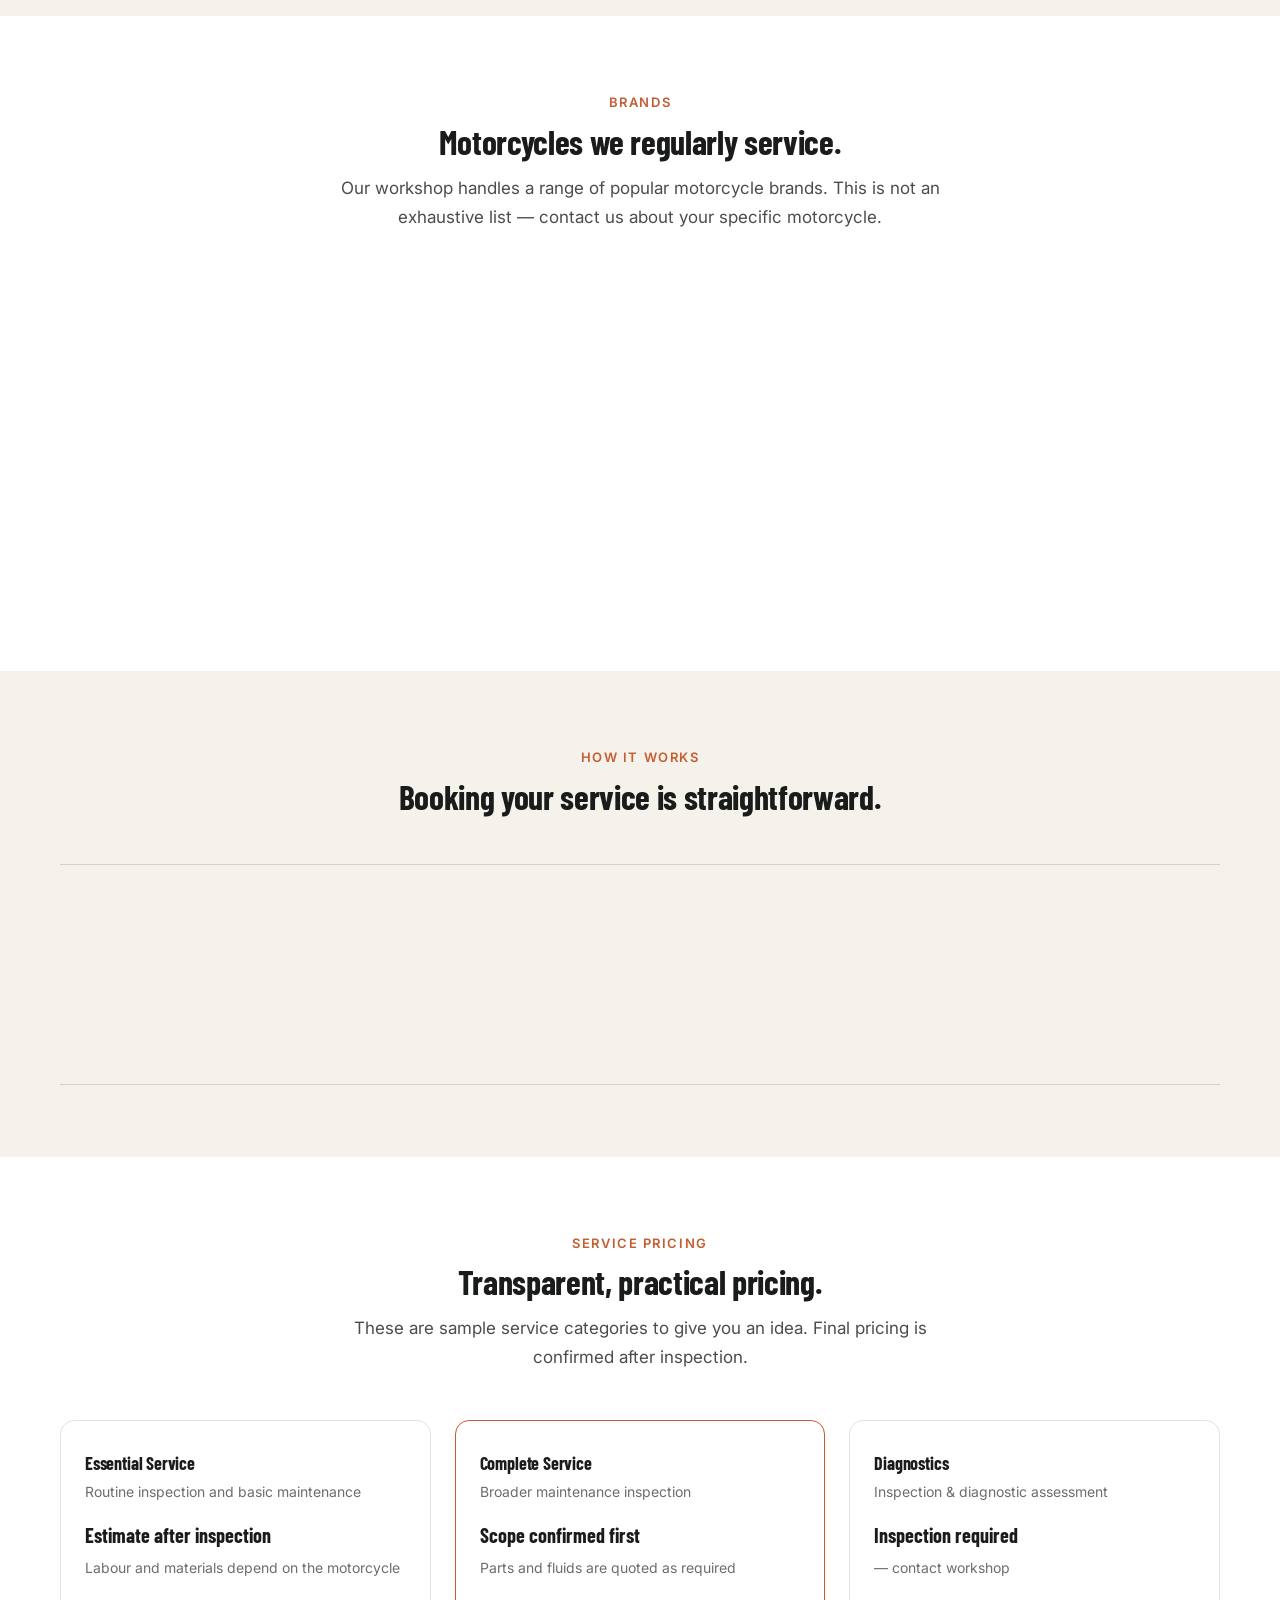
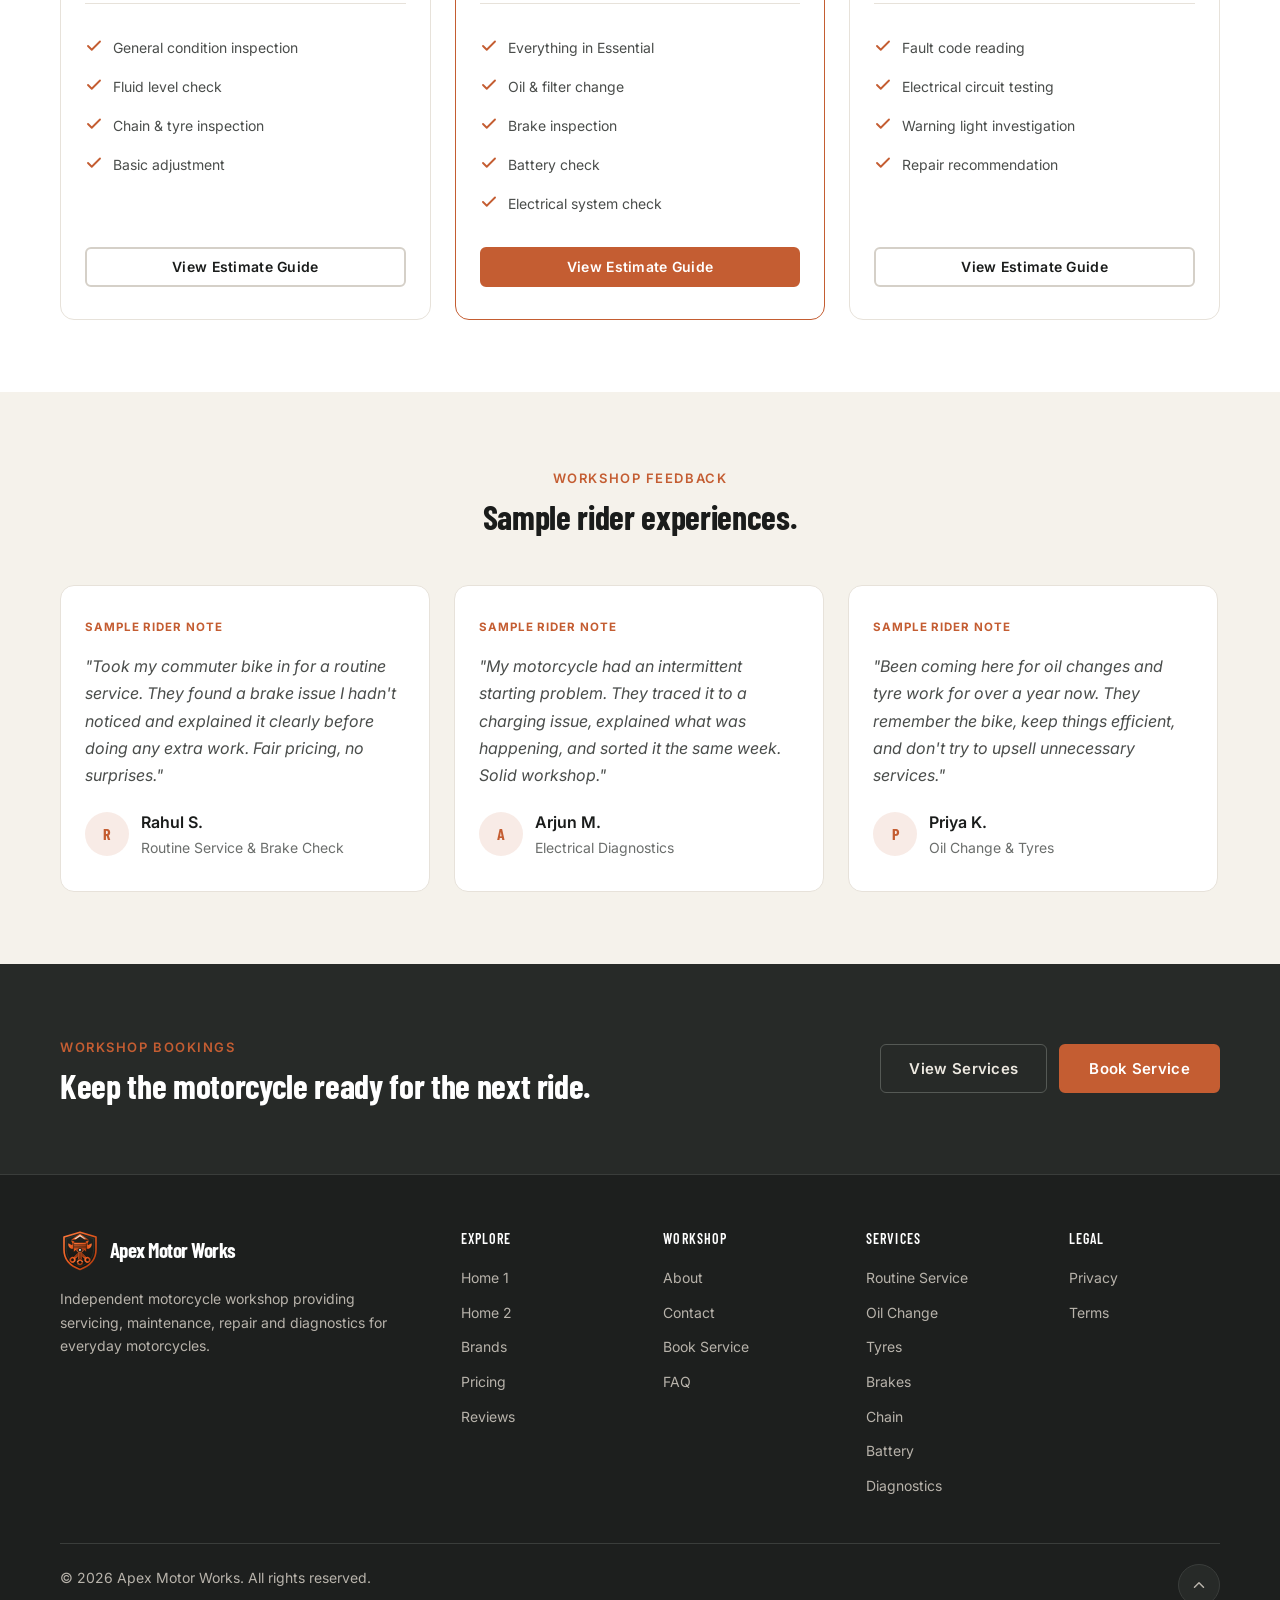
==== commit 2dd7bc43: "Fix responsive layouts for quick access, pricing, and multi-brand rail; eliminate image duplication " ====
--- a/index.html
+++ b/index.html
@@ -297,15 +297,15 @@
             </div>
           </div>
           <div class="workshop-gallery__item reveal reveal-delay-1">
-            <img src="assets/images/brake-service.webp" alt="Close view of a motorcycle rear brake disc, hub and caliper" width="1800" height="2700" loading="lazy" decoding="async">
+            <img src="assets/images/workshop-bays.webp" alt="Full motorcycle service workshop floor with active hydraulic lift bays and tools" width="1264" height="848" loading="lazy" decoding="async">
             <div class="workshop-gallery__caption">
-              <span>Brake disc inspection</span>
+              <span>Hydraulic lift workstations</span>
             </div>
           </div>
           <div class="workshop-gallery__item reveal reveal-delay-2">
-            <img src="assets/images/diagnostics.webp" alt="Mechanic inspecting exposed motorcycle wiring in a garage" width="1800" height="1201" loading="lazy" decoding="async">
+            <img src="assets/images/technician.webp" alt="Master motorcycle technician inspecting motorcycle systems in workshop garage" width="1200" height="800" loading="lazy" decoding="async">
             <div class="workshop-gallery__caption">
-              <span>Electronic diagnostics</span>
+              <span>Master technician inspection</span>
             </div>
           </div>
         </div>
@@ -323,7 +323,7 @@
         <div class="services__grid">
           <div class="service-card reveal reveal-delay-1">
             <div class="service-card__image">
-              <img src="assets/images/routine-service.webp" alt="Routine motorcycle servicing and inspection" width="600" height="400" loading="lazy">
+              <img src="assets/images/detail-routine.webp" alt="Motorcycle on hydraulic scissor lift undergoing comprehensive routine servicing" width="600" height="400" loading="lazy">
             </div>
             <div class="service-card__body">
               <h3 class="service-card__title">Routine Servicing</h3>
@@ -333,7 +333,7 @@
           </div>
           <div class="service-card reveal reveal-delay-2">
             <div class="service-card__image">
-              <img src="assets/images/oil-service.webp" alt="Motorcycle engine oil drainage and filter replacement" width="600" height="400" loading="lazy">
+              <img src="assets/images/detail-engine.webp" alt="Motorcycle engine oil sump and filter inspection" width="600" height="400" loading="lazy">
             </div>
             <div class="service-card__body">
               <h3 class="service-card__title">Engine Oil &amp; Filter Change</h3>
@@ -343,7 +343,7 @@
           </div>
           <div class="service-card reveal reveal-delay-3">
             <div class="service-card__image">
-              <img src="assets/images/tyre-service.webp" alt="New motorcycle street tyres and wheel inspection" width="600" height="400" loading="lazy">
+              <img src="assets/images/tyre-fitting.webp" alt="Motorcycle technician mounting fresh street tyre on workshop machine" width="600" height="400" loading="lazy">
             </div>
             <div class="service-card__body">
               <h3 class="service-card__title">Tyre Replacement</h3>
@@ -353,7 +353,7 @@
           </div>
           <div class="service-card reveal reveal-delay-4">
             <div class="service-card__image">
-              <img src="assets/images/brake-service.webp" alt="Motorcycle brake caliper and disc rotor servicing" width="600" height="400" loading="lazy">
+              <img src="assets/images/detail-brakes.webp" alt="Motorcycle performance brake caliper and disc rotor servicing" width="600" height="400" loading="lazy">
             </div>
             <div class="service-card__body">
               <h3 class="service-card__title">Brake Servicing</h3>
@@ -363,7 +363,7 @@
           </div>
           <div class="service-card reveal reveal-delay-5">
             <div class="service-card__image">
-              <img src="assets/images/chain-service.webp" alt="Motorcycle drive chain tensioning and lubrication" width="600" height="400" loading="lazy">
+              <img src="assets/images/detail-chain.webp" alt="Motorcycle drive chain tensioning, alignment and lubrication" width="600" height="400" loading="lazy">
             </div>
             <div class="service-card__body">
               <h3 class="service-card__title">Chain Adjustment &amp; Lubrication</h3>
@@ -373,7 +373,7 @@
           </div>
           <div class="service-card reveal reveal-delay-6">
             <div class="service-card__image">
-              <img src="assets/images/battery-service.webp" alt="Motorcycle battery testing with multimeter" width="600" height="400" loading="lazy">
+              <img src="assets/images/detail-cables.webp" alt="Motorcycle battery and electrical diagnostic cables inspection" width="600" height="400" loading="lazy">
             </div>
             <div class="service-card__body">
               <h3 class="service-card__title">Battery Testing &amp; Replacement</h3>
@@ -383,7 +383,7 @@
           </div>
           <div class="service-card reveal reveal-delay-7">
             <div class="service-card__image">
-              <img src="assets/images/diagnostics.webp" alt="Technician troubleshooting motorcycle electrical and engine diagnostics" width="600" height="400" loading="lazy">
+              <img src="assets/images/diagnostic-scanner.webp" alt="Technician troubleshooting motorcycle ECU and engine diagnostics with electronic scanner" width="600" height="400" loading="lazy">
             </div>
             <div class="service-card__body">
               <h3 class="service-card__title">Engine &amp; Electrical Diagnostics</h3>
--- a/assets/css/style.css
+++ b/assets/css/style.css
@@ -2141,6 +2141,7 @@
     display: grid;
     grid-template-columns: 1fr 1fr;
     gap: 1rem;
+    align-items: start;
   }
 
   .contact-info {
@@ -2291,8 +2292,8 @@
 
   .pricing__grid {
     grid-template-columns: 1fr;
-    max-width: 480px;
-    margin-inline: auto;
+    width: 100%;
+    max-width: 100%;
   }
 
   .review-card {
@@ -2335,6 +2336,7 @@
   .service-detail-sidebar {
     grid-template-columns: 1fr 1fr;
     gap: 1.25rem;
+    align-items: start;
   }
 
   .contact-info {
@@ -2561,9 +2563,31 @@
 .quick-services__grid {
   display: grid;
   grid-template-columns: repeat(7, 1fr);
-  gap: 1rem;
+  gap: 0.85rem;
   overflow: visible;
   border: 0;
+  width: 100%;
+}
+
+@media (max-width: 1024px) {
+  .quick-services__grid {
+    grid-template-columns: repeat(4, 1fr);
+    gap: 1rem;
+  }
+}
+
+@media (max-width: 768px) {
+  .quick-services__grid {
+    grid-template-columns: repeat(3, 1fr);
+    gap: 0.85rem;
+  }
+}
+
+@media (max-width: 540px) {
+  .quick-services__grid {
+    grid-template-columns: repeat(2, 1fr);
+    gap: 0.75rem;
+  }
 }
 
 .quick-service-item {
@@ -2740,6 +2764,33 @@
   object-fit: cover;
 }
 
+.service-detail-assurance {
+  margin-block: 2.5rem;
+  border-radius: var(--radius-md);
+  overflow: hidden;
+  background: var(--bg-card);
+  border: 1px solid var(--border-light);
+}
+
+.service-detail-assurance__figure {
+  margin: 0;
+}
+
+.service-detail-assurance__figure img {
+  width: 100%;
+  height: clamp(220px, 32vw, 360px);
+  object-fit: cover;
+  display: block;
+}
+
+.service-detail-assurance__figure figcaption {
+  padding: 0.85rem 1.25rem;
+  font-size: var(--fs-small);
+  color: var(--text-secondary);
+  border-block-start: 1px solid var(--border-light);
+  background: var(--bg-surface);
+}
+
 .service-detail-section {
   padding-block: 1.75rem;
   border-block-start: 1px solid var(--border-light);
@@ -3028,6 +3079,22 @@
   grid-template-columns: repeat(5, 1fr);
   border-block-start: 1px solid var(--border-color);
   border-inline-start: 1px solid var(--border-color);
+}
+
+@media (max-width: 992px) {
+  .make-rail__names {
+    grid-template-columns: repeat(2, 1fr);
+  }
+  .make-rail__brand {
+    padding: 1.5rem 1.25rem;
+  }
+  .make-rail__logo {
+    height: 48px;
+  }
+  .make-rail__logo img {
+    max-height: 42px;
+    max-width: 140px;
+  }
 }
 .make-rail__brand {
   display: flex;
@@ -3416,6 +3483,8 @@
   display: flex;
   flex-direction: column;
   gap: 1.25rem;
+  width: 100%;
+  max-width: 100%;
 }
 
 .page-pricing .pricing-card {
@@ -3429,6 +3498,8 @@
   box-shadow: var(--shadow-sm);
   background: var(--bg-card);
   transition: all var(--transition-fast);
+  width: 100%;
+  max-width: 100%;
 }
 
 .page-pricing .pricing-card:hover {
@@ -3764,9 +3835,15 @@
 }
 
 @media (max-width: 1024px) {
+  .page-pricing .pricing__grid {
+    width: 100%;
+    max-width: 100%;
+  }
   .page-pricing .pricing-card {
     grid-template-columns: 1fr;
     gap: 1.5rem;
+    width: 100%;
+    max-width: 100%;
   }
   .page-pricing .pricing-card .btn { width: fit-content; }
   .brands__grid { grid-template-columns: repeat(2, 1fr); }
@@ -3775,7 +3852,17 @@
 }
 
 @media (max-width: 768px) {
-  .page-pricing .pricing-card { grid-template-columns: 1fr; gap: 1.5rem; padding: 1.75rem 1.5rem; }
+  .page-pricing .pricing__grid {
+    width: 100%;
+    max-width: 100%;
+  }
+  .page-pricing .pricing-card {
+    grid-template-columns: 1fr;
+    gap: 1.5rem;
+    padding: 1.75rem 1.5rem;
+    width: 100%;
+    max-width: 100%;
+  }
   .page-pricing .pricing-card__features { grid-template-columns: 1fr 1fr; }
   .page-pricing .pricing-card .btn { width: fit-content; }
   .brands__grid { grid-template-columns: repeat(2, 1fr); }
@@ -3801,7 +3888,8 @@
 }
 
 @media (max-width: 600px) {
-  .page-pricing .pricing-card { padding: 1.5rem 1.25rem; }
+  .page-pricing .pricing__grid { width: 100%; max-width: 100%; }
+  .page-pricing .pricing-card { padding: 1.5rem 1.25rem; width: 100%; max-width: 100%; }
   .page-pricing .pricing-card__features { grid-template-columns: 1fr; }
   .page-pricing .pricing-card .btn { width: 100%; }
   .estimate-factors { grid-template-columns: 1fr; }
